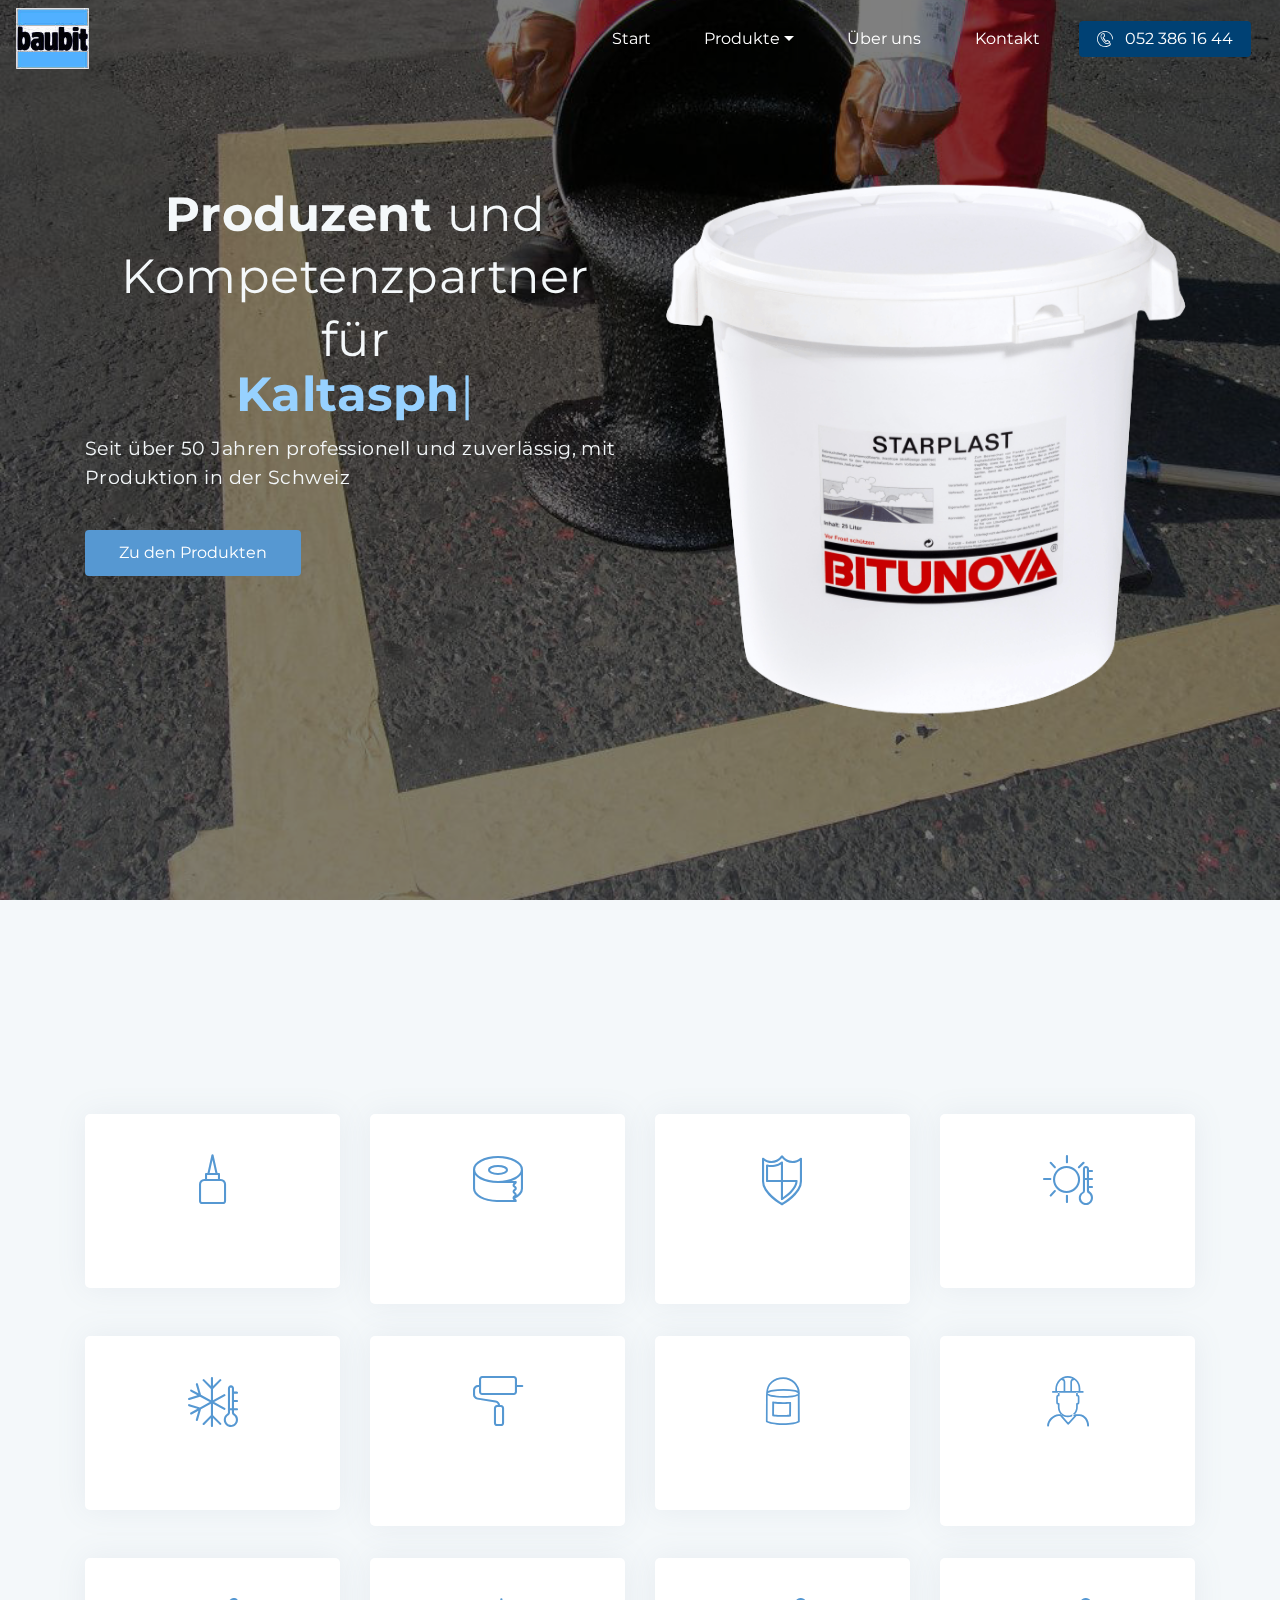
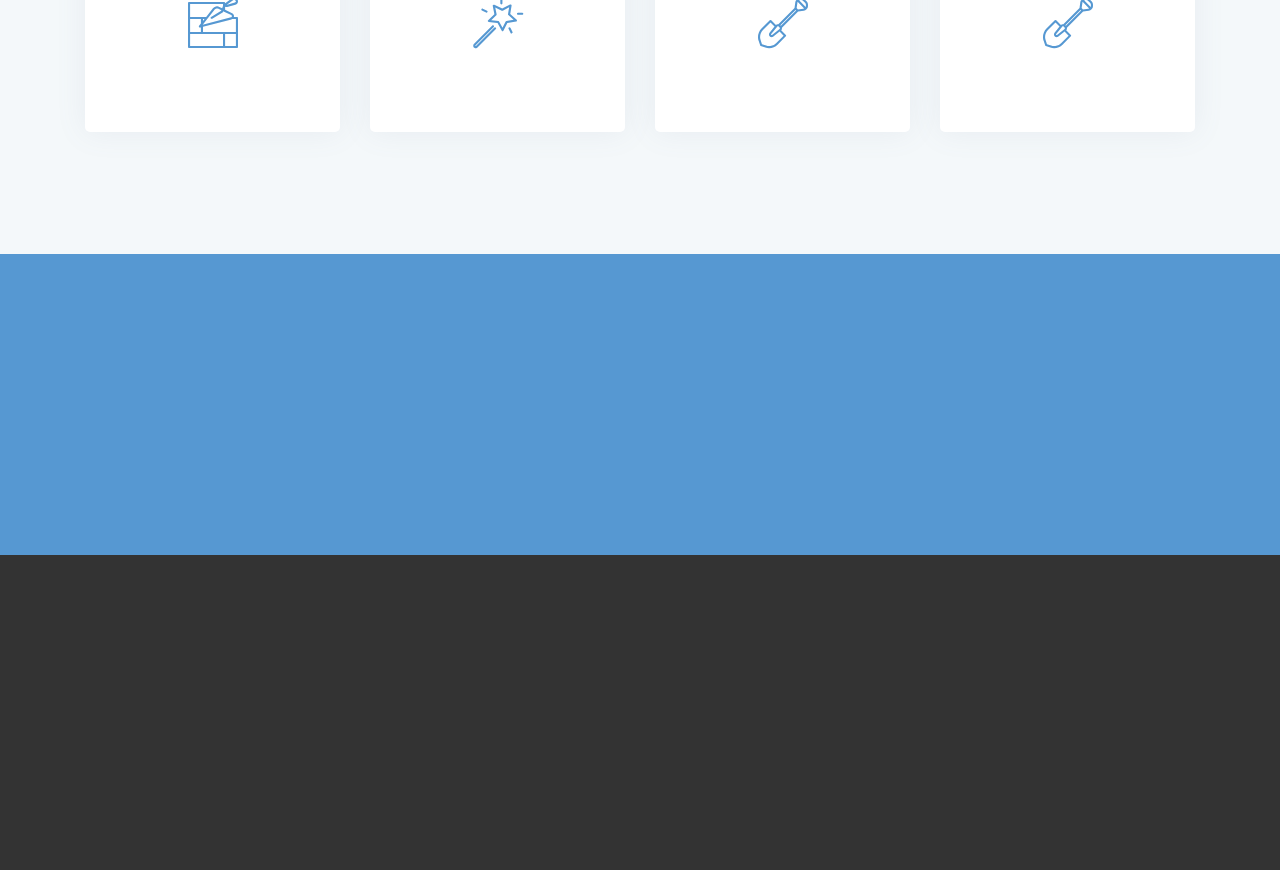
==== index.html @ 17b7dc71 "create github pages" ====
<!DOCTYPE html>
<html  >
<head>
  
  <meta charset="UTF-8">
  <meta http-equiv="X-UA-Compatible" content="IE=edge">
  
  <meta name="viewport" content="width=device-width, initial-scale=1, minimum-scale=1">
  <link rel="shortcut icon" href="assets/images/baubit-logos-120x100.jpg" type="image/x-icon">
  <meta name="description" content="">
  
  <title>Home</title>
  <link rel="stylesheet" href="assets/icon54-v4/style.css">
  <link rel="stylesheet" href="assets/web/assets/mobirise-icons/mobirise-icons.css">
  <link rel="stylesheet" href="assets/icon54-v2/style.css">
  <link rel="stylesheet" href="assets/icons-mind/style.css">
  <link rel="stylesheet" href="assets/icon54/style.css">
  <link rel="stylesheet" href="assets/tether/tether.min.css">
  <link rel="stylesheet" href="assets/bootstrap/css/bootstrap.min.css">
  <link rel="stylesheet" href="assets/bootstrap/css/bootstrap-grid.min.css">
  <link rel="stylesheet" href="assets/bootstrap/css/bootstrap-reboot.min.css">
  <link rel="stylesheet" href="assets/animatecss/animate.min.css">
  <link rel="stylesheet" href="assets/socicon/css/styles.css">
  <link rel="stylesheet" href="assets/dropdown/css/style.css">
  <link rel="stylesheet" href="assets/formoid-css/recaptcha.css">
  <link rel="preload" as="style" href="assets/mobirise/css/mbr-additional.css"><link rel="stylesheet" href="assets/mobirise/css/mbr-additional.css" type="text/css">
  
  
  
</head>
<body>
  <section class="menu cid-rJrnICzHxX" once="menu" id="menu1-0">

    
    

    <nav class="navbar navbar-dropdown navbar-fixed-top navbar-expand-lg">
        <div class="navbar-brand">
            <span class="navbar-logo">
                <a href="#">
                    <img src="assets/images/baubit-logos-120x100.jpg" alt="" title="" style="height: 3.8rem;">
                </a>
            </span>
            
        </div>
        <button class="navbar-toggler" type="button" data-toggle="collapse" data-target="#navbarSupportedContent" aria-controls="navbarNavAltMarkup" aria-expanded="false" aria-label="Toggle navigation">
            <div class="hamburger">
                <span></span>
                <span></span>
                <span></span>
                <span></span>
            </div>
        </button>
      <div class="collapse navbar-collapse" id="navbarSupportedContent">
            <ul class="navbar-nav nav-dropdown" data-app-modern-menu="true"><li class="nav-item">
                    <a class="nav-link link text-white display-4" href="#">
                        Start</a>
                </li>
                <li class="nav-item dropdown">
                    <a class="nav-link link text-white dropdown-toggle display-4" href="#" data-toggle="dropdown-submenu" aria-expanded="true">
                        Produkte</a><div class="dropdown-menu"><a class="text-white dropdown-item display-4" href="#">Haftkleber</a><a class="text-white dropdown-item display-4" href="#" aria-expanded="false">Kantenkleber &amp; Fugenband</a><a class="text-white dropdown-item display-4" href="#" aria-expanded="false">Bitumenschlamm &amp; Randversiegelung</a><a class="text-white dropdown-item display-4" href="#" aria-expanded="false">Vergussmasse heiss</a><a class="text-white dropdown-item display-4" href="#" aria-expanded="false">Vergussmasse kalt</a><a class="text-white dropdown-item display-4" href="#" aria-expanded="false">Haftgrund &amp; Unterfüllprofile</a><a class="text-white dropdown-item display-4" href="#" aria-expanded="false">Kaltbelag &amp; Voranstrich</a><a class="text-white dropdown-item display-4" href="#" aria-expanded="false">Reparatur- &amp; Ausgleichsmörtel</a><a class="text-white dropdown-item display-4" href="#" aria-expanded="false">Pflastermörtel</a><a class="text-white dropdown-item display-4" href="#" aria-expanded="false">Reinigungs- und Trennmittel</a><a class="text-white dropdown-item display-4" href="#" aria-expanded="false">Geräte Mieten</a><a class="text-white dropdown-item display-4" href="#" aria-expanded="false">Geräte Kaufen</a></div>
                </li>
                <li class="nav-item">
                    <a class="nav-link link text-white display-4" href="#">Über uns</a>
                </li><li class="nav-item"><a class="nav-link link text-white display-4" href="#">
                        Kontakt</a></li></ul>
            
            <div class="navbar-buttons mbr-section-btn"><a class="btn btn-sm btn-info display-4" href="tel:+41523861644"><span class="icon54-v2-telephone mbr-iconfont mbr-iconfont-btn"></span>&nbsp;052 386 16 44</a></div>
      </div>
    </nav>
</section>

<section class="header4 cid-rJrnOqSW2L mbr-fullscreen mbr-parallax-background" id="header4-1">

    

    <div class="mbr-overlay" style="opacity: 0.5; background-color: rgb(0, 0, 0);">
    </div>

    <div class="container">
        <div class="row justify-content-center">
            <div class="mbr-white col-md-12 col-lg-6">
                <div class="typed-text pb-3 align-left display-1">
                    <span class="mbr-section-subtitle mbr-fonts-style display-1"><strong>
                          Produzent </strong>und Kompetenzpartner<br>für<br></span>
                    <span>
                      <span class="animated-element mbr-bold" data-speed="50" data-word1="Kaltasphalte" data-word2="Bitumenemulsionen" data-word3="Strassenreparaturen" data-word4="Lorem" data-word5="Ipsum" data-words="3">
                      </span>
                    </span>
                </div>
                <p class="mbr-section-text mbr-fonts-style align-left display-5">
                    Seit über 50 Jahren professionell und zuverlässig, mit Produktion in der Schweiz</p>
                <div class="pt-3 mbr-section-btn align-left"><a class="btn btn-md btn-secondary display-4" type="submit" href="index.html#BAUBIT-Produkte">Zu den Produkten</a></div>
            </div>
            <div class="col-lg-6">
                <div class="mbr-figure">
                    <img src="assets/images/starplastpm1000-589x583.png" alt="" title="">
                </div>
            </div>
        </div>
    </div>
    
</section>

<section class="features11 cid-rJrx39laye" id="BAUBIT-Produkte">

	

	
	<div class="container">
		<h2 class="mbr-fonts-style mbr-section-title align-center display-2">BAUBIT Bauprodukte</h2>
		<h3 class="mbr-fonts-style mbr-section-subtitle align-center mbr-light pt-3 display-7">Durch Eigenentwicklungen und zusätzliche Vertretungen können wir Ihnen ein abgerundetes und umweltgerechtes Verkaufsprogramm anbieten.</h3>
		<div class="row justify-content-center pt-4">
			<div class="col-md-6 col-lg-3 row-item">
				<div class="wrapper">
					<div class="card-img pb-3 align-center">
						<span class="mbr-iconfont icon54-v1-glue"></span>
					</div>
					<h4 class="mbr-fonts-style mbr-card-title align-center display-7">Haftkleber</h4>
				</div>
			</div>

			<div class="col-md-6 col-lg-3 row-item">
				<div class="wrapper">
					<div class="card-img pb-3 align-center">
						<span class="mbr-iconfont icon54-v1-tape-2"></span>
					</div>
					<h4 class="mbr-fonts-style mbr-card-title align-center display-7">Kantenkleber &amp; Fugenband</h4>
				</div>
			</div>

			<div class="col-md-6 col-lg-3 row-item">
				<div class="wrapper">
					<div class="card-img pb-3 align-center">
						<span class="mbr-iconfont icon54-v4-protection"></span>
					</div>
					<h4 class="mbr-fonts-style mbr-card-title align-center display-7">Bitumenschlämme &amp; Randversiegelung</h4>
				</div>
			</div>

			<div class="col-md-6 col-lg-3 row-item">
				<div class="wrapper">
					<div class="card-img pb-3 align-center">
						<span class="mbr-iconfont icon54-v4-hot-temperature"></span>
					</div>
					<h4 class="mbr-fonts-style mbr-card-title align-center display-7">Vergussmasse heiss</h4>
				</div>
			</div>
			<div class="col-md-6 col-lg-3 row-item">
				<div class="wrapper">
					<div class="card-img pb-3 align-center">
						<span class="mbr-iconfont icon54-v4-cold"></span>
					</div>
					<h4 class="mbr-fonts-style mbr-card-title align-center display-7">Vergussmasse kalt</h4>
				</div>
			</div>
			<div class="col-md-6 col-lg-3 row-item">
				<div class="wrapper">
					<div class="card-img pb-3 align-center">
						<span class="mbr-iconfont icon54-v1-paint-format"></span>
					</div>
					<h4 class="mbr-fonts-style mbr-card-title align-center display-7">Haftgrund &amp; Unterfüllprofile</h4>
				</div>
			</div>
			<div class="col-md-6 col-lg-3 row-item">
				<div class="wrapper">
					<div class="card-img pb-3 align-center">
						<span class="mbr-iconfont imind-paint-bucket"></span>
					</div>
					<h4 class="mbr-fonts-style mbr-card-title align-center display-7">Kaltbelag &amp; Voranstrich</h4>
				</div>
			</div>
			<div class="col-md-6 col-lg-3 row-item">
				<div class="wrapper">
					<div class="card-img pb-3 align-center">
						<span class="mbr-iconfont imind-engineering"></span>
					</div>
					<h4 class="mbr-fonts-style mbr-card-title align-center display-7">Reparatur &amp; Ausgleichsmörtel</h4>
				</div>
			</div>
			<div class="col-md-6 col-lg-3 row-item">
				<div class="wrapper">
					<div class="card-img pb-3 align-center">
						<span class="mbr-iconfont icon54-v2-trowel-and-wall"></span>
					</div>
					<h4 class="mbr-fonts-style mbr-card-title align-center display-7">Pflastermörtel</h4>
				</div>
			</div>
			<div class="col-md-6 col-lg-3 row-item">
				<div class="wrapper">
					<div class="card-img pb-3 align-center">
						<span class="mbr-iconfont mbri-magic-stick"></span>
					</div>
					<h4 class="mbr-fonts-style mbr-card-title align-center display-7">Reinigungs- &amp; Trennmittel</h4>
				</div>
			</div>
			<div class="col-md-6 col-lg-3 row-item">
				<div class="wrapper">
					<div class="card-img pb-3 align-center">
						<span class="mbr-iconfont icon54-v2-shovel"></span>
					</div>
					<h4 class="mbr-fonts-style mbr-card-title align-center display-7">Mietgeräte</h4>
				</div>
			</div>
			<div class="col-md-6 col-lg-3 row-item">
				<div class="wrapper">
					<div class="card-img pb-3 align-center">
						<span class="mbr-iconfont icon54-v2-shovel"></span>
					</div>
					<h4 class="mbr-fonts-style mbr-card-title align-center display-7">Geräte kaufen</h4>
				</div>
			</div>
		</div>
	</div>
</section>

<section class="extClients cid-rR85cpBvTJ" id="extClients2-5">
    <!-- Block parameters controls (Blue "Gear" panel) -->
    
    <!-- End block parameters -->
    <div class="container-fluid">
        <div class="row justify-content-space-between">
            <div class="col-md-12">
                <h1 class="mbr-section-title mbr-regular pb-3 align-center mbr-fonts-style display-2">Einige unserer Kunden</h1>
            </div>
            <div class="col-lg-1 col-md-3 card">
                <img src="assets/images/1.png">
            </div>
            <div class="col-lg-1 col-md-3 card">
                <img src="assets/images/2.png">
            </div>
            <div class="col-lg-1 col-md-3 card">
                <img src="assets/images/3.png">
            </div>
            <div class="col-lg-1 col-md-3 card">
                <img src="assets/images/4.png">
            </div>
            
            
            
            
        </div>
    </div>
</section>

<section class="footer1 cid-rR7wCORO4v" id="footer3-4">

    

    

    <div class="container">
        <div class="media-container-row content text-white">
            <div class="col-12 col-lg-4 col-md-4">
                <div class="media-wrap">
                    <a href="#">
                        <img src="assets/images/baubit-logos-120x100.jpg" alt="" title="">
                    </a>
                </div>
                <p class="mbr-fonts-style mbr-black logo-subtitle display-7">
                    Seit über 50 Jahren professionell und zuverlässig, mit Produktion in der Schweiz
                </p>
            </div>
            <div class="col-12 col-lg-3 mbr-fonts-style mbr-black col-lg-4 col-md-4">
                <h5 class="pb-3 column-title display-5">
                    Adresse</h5>
                <div class="contact-list display-7">
                    
                    
                <div class="list-item">
                        
                        <p>BAUBIT AG<br>Tösstalstrasse 134<br>CH-8493 Saland</p>
                    </div><div class="list-item">
                        
                        <p>Tel: 052 386 16 44<br>Fax: 052 386 25 23</p>
                    </div></div>
            </div>
            <div class="col-12 col-lg-3 mbr-fonts-style mbr-black col-lg-4 col-md-4">
                <h5 class="pb-3 column-title display-5">
                    Links
                </h5>
                <div class="mbr-text mbr-fonts-style display-7">
                    <ul class="list">
                        <li>Startseite</li>
                        <li>Produkte</li>
                        <li>Über uns</li><li><a href="mailto:info@baubit.ch">E-Mail senden</a></li>
                    </ul>
                </div>
            </div>
            
        </div>

        
    </div>
</section>


  <script src="assets/web/assets/jquery/jquery.min.js"></script>
  <script src="assets/popper/popper.min.js"></script>
  <script src="assets/tether/tether.min.js"></script>
  <script src="assets/bootstrap/js/bootstrap.min.js"></script>
  <script src="assets/smoothscroll/smooth-scroll.js"></script>
  <script src="assets/typed/typed.min.js"></script>
  <script src="assets/parallax/jarallax.min.js"></script>
  <script src="assets/viewportchecker/jquery.viewportchecker.js"></script>
  <script src="assets/dropdown/js/nav-dropdown.js"></script>
  <script src="assets/dropdown/js/navbar-dropdown.js"></script>
  <script src="assets/touch-swipe/jquery.touch-swipe.min.js"></script>
  <script src="assets/theme/js/script.js"></script>
  <script src="assets/formoid/formoid.min.js"></script>
  
  
 <div id="scrollToTop" class="scrollToTop mbr-arrow-up"><a style="text-align: center;"><i class="mbr-arrow-up-icon mbr-arrow-up-icon-cm cm-icon cm-icon-smallarrow-up"></i></a></div>
    <input name="animation" type="hidden">
  </body>
</html>
---- assets/icon54-v4/style.css ----
@font-face {
    font-family: 'icon54-v4';
    src: url('fonts/icon54-v4.eot?9rlj2v');
    src: url('fonts/icon54-v4.eot?9rlj2v#iefix') format('embedded-opentype'),
        url('fonts/icon54-v4.ttf?9rlj2v') format('truetype'),
        url('fonts/icon54-v4.woff?9rlj2v') format('woff'),
        url('fonts/icon54-v4.svg?9rlj2v#icon54-v4') format('svg');
    font-weight: normal;
    font-style: normal;
}

[class^='icon54-v4-'],
[class*=' icon54-v4-'] {
    /* use !important to prevent issues with browser extensions that change fonts */
    font-family: 'icon54-v4' !important;
    speak: none;
    font-style: normal;
    font-weight: normal;
    font-variant: normal;
    text-transform: none;
    line-height: 1;

    /* Better Font Rendering =========== */
    -webkit-font-smoothing: antialiased;
    -moz-osx-font-smoothing: grayscale;
}

.icon54-v4-d-box::before {
    content: '\e900';
}
.icon54-v4-d-cube::before {
    content: '\e901';
}
.icon54-v4-accessible::before {
    content: '\e902';
}
.icon54-v4-active-protection::before {
    content: '\e903';
}
.icon54-v4-add-event::before {
    content: '\e904';
}
.icon54-v4-add-shopping-cart::before {
    content: '\e905';
}
.icon54-v4-add-user-2::before {
    content: '\e906';
}
.icon54-v4-add-user::before {
    content: '\e907';
}
.icon54-v4-add-users::before {
    content: '\e908';
}
.icon54-v4-add::before {
    content: '\e909';
}
.icon54-v4-adjustments::before {
    content: '\e90a';
}
.icon54-v4-airplane::before {
    content: '\e90b';
}
.icon54-v4-alarm::before {
    content: '\e90c';
}
.icon54-v4-alcohol-drink::before {
    content: '\e90d';
}
.icon54-v4-anchor::before {
    content: '\e90e';
}
.icon54-v4-android::before {
    content: '\e90f';
}
.icon54-v4-announcement::before {
    content: '\e910';
}
.icon54-v4-anonymus-2::before {
    content: '\e911';
}
.icon54-v4-anonymus::before {
    content: '\e912';
}
.icon54-v4-answer-2::before {
    content: '\e913';
}
.icon54-v4-answer-3::before {
    content: '\e914';
}
.icon54-v4-answer::before {
    content: '\e915';
}
.icon54-v4-apron::before {
    content: '\e916';
}
.icon54-v4-archive-file::before {
    content: '\e917';
}
.icon54-v4-archive::before {
    content: '\e918';
}
.icon54-v4-armchair-1::before {
    content: '\e919';
}
.icon54-v4-armchair-2::before {
    content: '\e91a';
}
.icon54-v4-armchair-3::before {
    content: '\e91b';
}
.icon54-v4-armchair-4::before {
    content: '\e91c';
}
.icon54-v4-artifical-intelligence-1::before {
    content: '\e91d';
}
.icon54-v4-artifical-intelligence-2::before {
    content: '\e91e';
}
.icon54-v4-artist::before {
    content: '\e91f';
}
.icon54-v4-assignment::before {
    content: '\e920';
}
.icon54-v4-astronaut::before {
    content: '\e921';
}
.icon54-v4-at-symbol-2::before {
    content: '\e922';
}
.icon54-v4-at-symbol-3::before {
    content: '\e923';
}
.icon54-v4-at-symbol::before {
    content: '\e924';
}
.icon54-v4-at::before {
    content: '\e925';
}
.icon54-v4-atlas::before {
    content: '\e926';
}
.icon54-v4-attach-2::before {
    content: '\e927';
}
.icon54-v4-attach-3::before {
    content: '\e928';
}
.icon54-v4-attach-user::before {
    content: '\e929';
}
.icon54-v4-audio::before {
    content: '\e92a';
}
.icon54-v4-avatar-chef::before {
    content: '\e92b';
}
.icon54-v4-back-arrow::before {
    content: '\e92c';
}
.icon54-v4-badminton::before {
    content: '\e92d';
}
.icon54-v4-baguette::before {
    content: '\e92e';
}
.icon54-v4-bald-man::before {
    content: '\e92f';
}
.icon54-v4-balloons-1::before {
    content: '\e930';
}
.icon54-v4-balloons-2::before {
    content: '\e931';
}
.icon54-v4-baloon::before {
    content: '\e932';
}
.icon54-v4-banknote::before {
    content: '\e933';
}
.icon54-v4-bar-chart-2::before {
    content: '\e934';
}
.icon54-v4-bar-chart::before {
    content: '\e935';
}
.icon54-v4-barbeque::before {
    content: '\e936';
}
.icon54-v4-bat::before {
    content: '\e937';
}
.icon54-v4-batman::before {
    content: '\e938';
}
.icon54-v4-battery-charge::before {
    content: '\e939';
}
.icon54-v4-battery-full::before {
    content: '\e93a';
}
.icon54-v4-battery-half::before {
    content: '\e93b';
}
.icon54-v4-battery-low::before {
    content: '\e93c';
}
.icon54-v4-beach-sign::before {
    content: '\e93d';
}
.icon54-v4-bed-1::before {
    content: '\e93e';
}
.icon54-v4-bed-2::before {
    content: '\e93f';
}
.icon54-v4-bed-3::before {
    content: '\e940';
}
.icon54-v4-bed-4::before {
    content: '\e941';
}
.icon54-v4-bed-5::before {
    content: '\e942';
}
.icon54-v4-beer-glass::before {
    content: '\e943';
}
.icon54-v4-beer::before {
    content: '\e944';
}
.icon54-v4-bell-2::before {
    content: '\e945';
}
.icon54-v4-bell-3::before {
    content: '\e946';
}
.icon54-v4-bell-4::before {
    content: '\e947';
}
.icon54-v4-bell-alarm::before {
    content: '\e948';
}
.icon54-v4-bell::before {
    content: '\e949';
}
.icon54-v4-bender::before {
    content: '\e94a';
}
.icon54-v4-bikini::before {
    content: '\e94b';
}
.icon54-v4-bill-2::before {
    content: '\e94c';
}
.icon54-v4-bill::before {
    content: '\e94d';
}
.icon54-v4-birthay-hat-2::before {
    content: '\e94e';
}
.icon54-v4-birthday-1::before {
    content: '\e94f';
}
.icon54-v4-birthday-2::before {
    content: '\e950';
}
.icon54-v4-birthday-cake-1::before {
    content: '\e951';
}
.icon54-v4-birthday-cake-2::before {
    content: '\e952';
}
.icon54-v4-birthday-card::before {
    content: '\e953';
}
.icon54-v4-birthday-decoration-1::before {
    content: '\e954';
}
.icon54-v4-birthday-decoration-2::before {
    content: '\e955';
}
.icon54-v4-birthday-decoration-3::before {
    content: '\e956';
}
.icon54-v4-birthday-greetings-1::before {
    content: '\e957';
}
.icon54-v4-birthday-hat3::before {
    content: '\e958';
}
.icon54-v4-birthday-invitation::before {
    content: '\e959';
}
.icon54-v4-birthday-message-1::before {
    content: '\e95a';
}
.icon54-v4-birthday-message-2::before {
    content: '\e95b';
}
.icon54-v4-birthday-party::before {
    content: '\e95c';
}
.icon54-v4-birthday-picture::before {
    content: '\e95d';
}
.icon54-v4-birthday-song::before {
    content: '\e95e';
}
.icon54-v4-birthyday-hat-1::before {
    content: '\e95f';
}
.icon54-v4-bitcoin-2::before {
    content: '\e960';
}
.icon54-v4-bitcoin-3::before {
    content: '\e961';
}
.icon54-v4-bitcoin::before {
    content: '\e962';
}
.icon54-v4-black-cat::before {
    content: '\e963';
}
.icon54-v4-blende::before {
    content: '\e964';
}
.icon54-v4-blender::before {
    content: '\e965';
}
.icon54-v4-bllboy::before {
    content: '\e966';
}
.icon54-v4-bloody-axe::before {
    content: '\e967';
}
.icon54-v4-bloody-knife::before {
    content: '\e968';
}
.icon54-v4-blueprint::before {
    content: '\e969';
}
.icon54-v4-bluetooth::before {
    content: '\e96a';
}
.icon54-v4-boat::before {
    content: '\e96b';
}
.icon54-v4-bone-hand::before {
    content: '\e96c';
}
.icon54-v4-bones::before {
    content: '\e96d';
}
.icon54-v4-book::before {
    content: '\e96e';
}
.icon54-v4-bookmarrk::before {
    content: '\e96f';
}
.icon54-v4-bottle-opener::before {
    content: '\e970';
}
.icon54-v4-bow-tie::before {
    content: '\e971';
}
.icon54-v4-box::before {
    content: '\e972';
}
.icon54-v4-brake-link::before {
    content: '\e973';
}
.icon54-v4-bread-and-wine::before {
    content: '\e974';
}
.icon54-v4-bread-knife::before {
    content: '\e975';
}
.icon54-v4-bricks::before {
    content: '\e976';
}
.icon54-v4-bride::before {
    content: '\e977';
}
.icon54-v4-briefcase::before {
    content: '\e978';
}
.icon54-v4-bring-down-2::before {
    content: '\e979';
}
.icon54-v4-bring-down-3::before {
    content: '\e97a';
}
.icon54-v4-bring-down::before {
    content: '\e97b';
}
.icon54-v4-bring-up-2::before {
    content: '\e97c';
}
.icon54-v4-bring-up-3::before {
    content: '\e97d';
}
.icon54-v4-bring-up::before {
    content: '\e97e';
}
.icon54-v4-brush::before {
    content: '\e97f';
}
.icon54-v4-bucket::before {
    content: '\e980';
}
.icon54-v4-bug::before {
    content: '\e981';
}
.icon54-v4-building-construction::before {
    content: '\e982';
}
.icon54-v4-building::before {
    content: '\e983';
}
.icon54-v4-bunk-beds::before {
    content: '\e984';
}
.icon54-v4-bunny-2::before {
    content: '\e985';
}
.icon54-v4-bunny::before {
    content: '\e986';
}
.icon54-v4-business-man-1::before {
    content: '\e987';
}
.icon54-v4-business-man-2::before {
    content: '\e988';
}
.icon54-v4-business-woman-1::before {
    content: '\e989';
}
.icon54-v4-business-woman-2::before {
    content: '\e98a';
}
.icon54-v4-cad-1::before {
    content: '\e98b';
}
.icon54-v4-cad-2::before {
    content: '\e98c';
}
.icon54-v4-cad-3::before {
    content: '\e98d';
}
.icon54-v4-cad-compasses::before {
    content: '\e98e';
}
.icon54-v4-cad-file::before {
    content: '\e98f';
}
.icon54-v4-cad-paper::before {
    content: '\e990';
}
.icon54-v4-cad-papers::before {
    content: '\e991';
}
.icon54-v4-cad-pencil::before {
    content: '\e992';
}
.icon54-v4-cake-knife::before {
    content: '\e993';
}
.icon54-v4-cake-piece::before {
    content: '\e994';
}
.icon54-v4-cake-slice::before {
    content: '\e995';
}
.icon54-v4-cake::before {
    content: '\e996';
}
.icon54-v4-calculator::before {
    content: '\e997';
}
.icon54-v4-calendar::before {
    content: '\e998';
}
.icon54-v4-callendar::before {
    content: '\e999';
}
.icon54-v4-camera-1::before {
    content: '\e99a';
}
.icon54-v4-camera-2::before {
    content: '\e99b';
}
.icon54-v4-candle-light::before {
    content: '\e99c';
}
.icon54-v4-candle::before {
    content: '\e99d';
}
.icon54-v4-candy-holder::before {
    content: '\e99e';
}
.icon54-v4-candy::before {
    content: '\e99f';
}
.icon54-v4-canlestick::before {
    content: '\e9a0';
}
.icon54-v4-captain-america::before {
    content: '\e9a1';
}
.icon54-v4-captain::before {
    content: '\e9a2';
}
.icon54-v4-captin-hat::before {
    content: '\e9a3';
}
.icon54-v4-car-2::before {
    content: '\e9a4';
}
.icon54-v4-car-3::before {
    content: '\e9a5';
}
.icon54-v4-car::before {
    content: '\e9a6';
}
.icon54-v4-castle::before {
    content: '\e9a7';
}
.icon54-v4-cauldron::before {
    content: '\e9a8';
}
.icon54-v4-celebration-glasses::before {
    content: '\e9a9';
}
.icon54-v4-cemetery-1::before {
    content: '\e9aa';
}
.icon54-v4-cemetery-2::before {
    content: '\e9ab';
}
.icon54-v4-cezve::before {
    content: '\e9ac';
}
.icon54-v4-champagne-in-ice-bucket::before {
    content: '\e9ad';
}
.icon54-v4-champagne-open::before {
    content: '\e9ae';
}
.icon54-v4-champagne::before {
    content: '\e9af';
}
.icon54-v4-charlie-chaplin::before {
    content: '\e9b0';
}
.icon54-v4-check-1::before {
    content: '\e9b1';
}
.icon54-v4-check-2::before {
    content: '\e9b2';
}
.icon54-v4-chef::before {
    content: '\e9b3';
}
.icon54-v4-chef\'s-hat-1::before {
 content: '\e9b4';

}
.icon54-v4-chef\'s-hat-2::before {
 content: '\e9b5';

}
.icon54-v4-chicken-2::before {
    content: '\e9b6';
}
.icon54-v4-chicken-3::before {
    content: '\e9b7';
}
.icon54-v4-chicken::before {
    content: '\e9b8';
}
.icon54-v4-chilled-champagne::before {
    content: '\e9b9';
}
.icon54-v4-chopsticks::before {
    content: '\e9ba';
}
.icon54-v4-church-bells::before {
    content: '\e9bb';
}
.icon54-v4-church::before {
    content: '\e9bc';
}
.icon54-v4-claptrap::before {
    content: '\e9bd';
}
.icon54-v4-clock::before {
    content: '\e9be';
}
.icon54-v4-close::before {
    content: '\e9bf';
}
.icon54-v4-cloud-2::before {
    content: '\e9c0';
}
.icon54-v4-cloud-3::before {
    content: '\e9c1';
}
.icon54-v4-cloud-off::before {
    content: '\e9c2';
}
.icon54-v4-cloud::before {
    content: '\e9c3';
}
.icon54-v4-clown-2::before {
    content: '\e9c4';
}
.icon54-v4-clown::before {
    content: '\e9c5';
}
.icon54-v4-cobweb-1::before {
    content: '\e9c6';
}
.icon54-v4-cobweb-2::before {
    content: '\e9c7';
}
.icon54-v4-cocktail::before {
    content: '\e9c8';
}
.icon54-v4-coding::before {
    content: '\e9c9';
}
.icon54-v4-coffee-maker::before {
    content: '\e9ca';
}
.icon54-v4-coffin::before {
    content: '\e9cb';
}
.icon54-v4-cold::before {
    content: '\e9cc';
}
.icon54-v4-collaboration::before {
    content: '\e9cd';
}
.icon54-v4-compass::before {
    content: '\e9ce';
}
.icon54-v4-computer::before {
    content: '\e9cf';
}
.icon54-v4-confetti-1::before {
    content: '\e9d0';
}
.icon54-v4-confetti-2::before {
    content: '\e9d1';
}
.icon54-v4-connection::before {
    content: '\e9d2';
}
.icon54-v4-construction-plan::before {
    content: '\e9d3';
}
.icon54-v4-cookbook::before {
    content: '\e9d4';
}
.icon54-v4-cooker-hood::before {
    content: '\e9d5';
}
.icon54-v4-cooker::before {
    content: '\e9d6';
}
.icon54-v4-cooler::before {
    content: '\e9d7';
}
.icon54-v4-copyright-2::before {
    content: '\e9d8';
}
.icon54-v4-copyright-3::before {
    content: '\e9d9';
}
.icon54-v4-copyright::before {
    content: '\e9da';
}
.icon54-v4-cord::before {
    content: '\e9db';
}
.icon54-v4-corkscrew::before {
    content: '\e9dc';
}
.icon54-v4-corn-candy::before {
    content: '\e9dd';
}
.icon54-v4-corner-tub::before {
    content: '\e9de';
}
.icon54-v4-course::before {
    content: '\e9df';
}
.icon54-v4-cowboy::before {
    content: '\e9e0';
}
.icon54-v4-creative-commun-2::before {
    content: '\e9e1';
}
.icon54-v4-creative-commun-3::before {
    content: '\e9e2';
}
.icon54-v4-creative-commun::before {
    content: '\e9e3';
}
.icon54-v4-credit-card::before {
    content: '\e9e4';
}
.icon54-v4-crescent::before {
    content: '\e9e5';
}
.icon54-v4-criminal::before {
    content: '\e9e6';
}
.icon54-v4-crop::before {
    content: '\e9e7';
}
.icon54-v4-crow::before {
    content: '\e9e8';
}
.icon54-v4-cup::before {
    content: '\e9e9';
}
.icon54-v4-cupcake::before {
    content: '\e9ea';
}
.icon54-v4-cut::before {
    content: '\e9eb';
}
.icon54-v4-cutlery-decoration::before {
    content: '\e9ec';
}
.icon54-v4-cutlery-set::before {
    content: '\e9ed';
}
.icon54-v4-cutlery::before {
    content: '\e9ee';
}
.icon54-v4-cutting-board-1::before {
    content: '\e9ef';
}
.icon54-v4-cutting-board-2::before {
    content: '\e9f0';
}
.icon54-v4-daffodil::before {
    content: '\e9f1';
}
.icon54-v4-darth-vader::before {
    content: '\e9f2';
}
.icon54-v4-dashed-frame-1::before {
    content: '\e9f3';
}
.icon54-v4-dashed-frame-2::before {
    content: '\e9f4';
}
.icon54-v4-dashed-frame-3::before {
    content: '\e9f5';
}
.icon54-v4-dashed-frame-4::before {
    content: '\e9f6';
}
.icon54-v4-dashed-frame-5::before {
    content: '\e9f7';
}
.icon54-v4-dashed-frame-6::before {
    content: '\e9f8';
}
.icon54-v4-dashed-frame-7::before {
    content: '\e9f9';
}
.icon54-v4-dashed-frame-8::before {
    content: '\e9fa';
}
.icon54-v4-dashed-frame-9::before {
    content: '\e9fb';
}
.icon54-v4-dashed-frame-10::before {
    content: '\e9fc';
}
.icon54-v4-dashed-frame-11::before {
    content: '\e9fd';
}
.icon54-v4-dashed-frame-12::before {
    content: '\e9fe';
}
.icon54-v4-dashed-frame-13::before {
    content: '\e9ff';
}
.icon54-v4-dashed-frame-14::before {
    content: '\ea00';
}
.icon54-v4-dashed-frame-15::before {
    content: '\ea01';
}
.icon54-v4-dashed-frame-16::before {
    content: '\ea02';
}
.icon54-v4-dashed-frame-17::before {
    content: '\ea03';
}
.icon54-v4-dashed-frame-18::before {
    content: '\ea04';
}
.icon54-v4-dashed-frame-19::before {
    content: '\ea05';
}
.icon54-v4-dashed-frame-20::before {
    content: '\ea06';
}
.icon54-v4-dashed-frame-21::before {
    content: '\ea07';
}
.icon54-v4-dashed-frame-22::before {
    content: '\ea08';
}
.icon54-v4-dashed-frame-23::before {
    content: '\ea09';
}
.icon54-v4-dashed-frame-24::before {
    content: '\ea0a';
}
.icon54-v4-dashed-frame-25::before {
    content: '\ea0b';
}
.icon54-v4-dashed-frame-26::before {
    content: '\ea0c';
}
.icon54-v4-dashed-frame-27::before {
    content: '\ea0d';
}
.icon54-v4-dashed-frame-28::before {
    content: '\ea0e';
}
.icon54-v4-dashed-frame-29::before {
    content: '\ea0f';
}
.icon54-v4-dashed-frame-30::before {
    content: '\ea10';
}
.icon54-v4-dashed-frame-31::before {
    content: '\ea11';
}
.icon54-v4-dashed-frame-32::before {
    content: '\ea12';
}
.icon54-v4-dashed-frame-33::before {
    content: '\ea13';
}
.icon54-v4-dashed-frame-34::before {
    content: '\ea14';
}
.icon54-v4-dashed-frame-35::before {
    content: '\ea15';
}
.icon54-v4-database-2::before {
    content: '\ea16';
}
.icon54-v4-database-3::before {
    content: '\ea17';
}
.icon54-v4-database::before {
    content: '\ea18';
}
.icon54-v4-deactivate-protection::before {
    content: '\ea19';
}
.icon54-v4-deckchair::before {
    content: '\ea1a';
}
.icon54-v4-delete-user-2::before {
    content: '\ea1b';
}
.icon54-v4-delete-user::before {
    content: '\ea1c';
}
.icon54-v4-delete-users::before {
    content: '\ea1d';
}
.icon54-v4-design-mug::before {
    content: '\ea1e';
}
.icon54-v4-design::before {
    content: '\ea1f';
}
.icon54-v4-desk-1::before {
    content: '\ea20';
}
.icon54-v4-desk-2::before {
    content: '\ea21';
}
.icon54-v4-desk-3::before {
    content: '\ea22';
}
.icon54-v4-dessert::before {
    content: '\ea23';
}
.icon54-v4-devil\'s-fork::before {
 content: '\ea24';

}
.icon54-v4-diamond::before {
    content: '\ea25';
}
.icon54-v4-dice::before {
    content: '\ea26';
}
.icon54-v4-dictator::before {
    content: '\ea27';
}
.icon54-v4-disabled-user-2::before {
    content: '\ea28';
}
.icon54-v4-disabled-user::before {
    content: '\ea29';
}
.icon54-v4-disabled-users::before {
    content: '\ea2a';
}
.icon54-v4-disc::before {
    content: '\ea2b';
}
.icon54-v4-disco-ball::before {
    content: '\ea2c';
}
.icon54-v4-dismiss-user-2::before {
    content: '\ea2d';
}
.icon54-v4-dismiss-user::before {
    content: '\ea2e';
}
.icon54-v4-dismiss-users::before {
    content: '\ea2f';
}
.icon54-v4-dispatcher-1::before {
    content: '\ea30';
}
.icon54-v4-dispatcher-2::before {
    content: '\ea31';
}
.icon54-v4-diver::before {
    content: '\ea32';
}
.icon54-v4-diving-mask::before {
    content: '\ea33';
}
.icon54-v4-dj::before {
    content: '\ea34';
}
.icon54-v4-doctor::before {
    content: '\ea35';
}
.icon54-v4-dollar-2::before {
    content: '\ea36';
}
.icon54-v4-dollar-3::before {
    content: '\ea37';
}
.icon54-v4-dollar::before {
    content: '\ea38';
}
.icon54-v4-dolphin::before {
    content: '\ea39';
}
.icon54-v4-done-2::before {
    content: '\ea3a';
}
.icon54-v4-done-3::before {
    content: '\ea3b';
}
.icon54-v4-done::before {
    content: '\ea3c';
}
.icon54-v4-door::before {
    content: '\ea3d';
}
.icon54-v4-download-2::before {
    content: '\ea3e';
}
.icon54-v4-download-3::before {
    content: '\ea3f';
}
.icon54-v4-download-cloud::before {
    content: '\ea40';
}
.icon54-v4-download::before {
    content: '\ea41';
}
.icon54-v4-dracula::before {
    content: '\ea42';
}
.icon54-v4-drive::before {
    content: '\ea43';
}
.icon54-v4-earth::before {
    content: '\ea44';
}
.icon54-v4-easter-basket::before {
    content: '\ea45';
}
.icon54-v4-easter-celebration::before {
    content: '\ea46';
}
.icon54-v4-easter-egg-1::before {
    content: '\ea47';
}
.icon54-v4-easter-egg-2::before {
    content: '\ea48';
}
.icon54-v4-easter-egg-3::before {
    content: '\ea49';
}
.icon54-v4-easter-message::before {
    content: '\ea4a';
}
.icon54-v4-easter-willow::before {
    content: '\ea4b';
}
.icon54-v4-eat-in-kitchen::before {
    content: '\ea4c';
}
.icon54-v4-eco-friendly-2::before {
    content: '\ea4d';
}
.icon54-v4-eco-friendly-3::before {
    content: '\ea4e';
}
.icon54-v4-eco-friendly::before {
    content: '\ea4f';
}
.icon54-v4-ed-209::before {
    content: '\ea50';
}
.icon54-v4-egg-beater::before {
    content: '\ea51';
}
.icon54-v4-egg-painting::before {
    content: '\ea52';
}
.icon54-v4-egg-timer::before {
    content: '\ea53';
}
.icon54-v4-egg::before {
    content: '\ea54';
}
.icon54-v4-eggs-1::before {
    content: '\ea55';
}
.icon54-v4-eggs-2::before {
    content: '\ea56';
}
.icon54-v4-eject::before {
    content: '\ea57';
}
.icon54-v4-engagement-1::before {
    content: '\ea58';
}
.icon54-v4-engagement-2::before {
    content: '\ea59';
}
.icon54-v4-equalizer::before {
    content: '\ea5a';
}
.icon54-v4-error-mark::before {
    content: '\ea5b';
}
.icon54-v4-error::before {
    content: '\ea5c';
}
.icon54-v4-eudder::before {
    content: '\ea5d';
}
.icon54-v4-euro-2::before {
    content: '\ea5e';
}
.icon54-v4-euro-3::before {
    content: '\ea5f';
}
.icon54-v4-euro::before {
    content: '\ea60';
}
.icon54-v4-eva::before {
    content: '\ea61';
}
.icon54-v4-event-2::before {
    content: '\ea62';
}
.icon54-v4-event-reminder::before {
    content: '\ea63';
}
.icon54-v4-event-ticket::before {
    content: '\ea64';
}
.icon54-v4-event::before {
    content: '\ea65';
}
.icon54-v4-eye::before {
    content: '\ea66';
}
.icon54-v4-eyeball::before {
    content: '\ea67';
}
.icon54-v4-farmer::before {
    content: '\ea68';
}
.icon54-v4-feather-pen::before {
    content: '\ea69';
}
.icon54-v4-female::before {
    content: '\ea6a';
}
.icon54-v4-file-1::before {
    content: '\ea6b';
}
.icon54-v4-file-2::before {
    content: '\ea6c';
}
.icon54-v4-filleting-knife::before {
    content: '\ea6d';
}
.icon54-v4-fingerprint::before {
    content: '\ea6e';
}
.icon54-v4-firefigyhter::before {
    content: '\ea6f';
}
.icon54-v4-firework-1::before {
    content: '\ea70';
}
.icon54-v4-firework-2::before {
    content: '\ea71';
}
.icon54-v4-fish::before {
    content: '\ea72';
}
.icon54-v4-flag::before {
    content: '\ea73';
}
.icon54-v4-flash::before {
    content: '\ea74';
}
.icon54-v4-flashlight::before {
    content: '\ea75';
}
.icon54-v4-flip-flops::before {
    content: '\ea76';
}
.icon54-v4-float::before {
    content: '\ea77';
}
.icon54-v4-flowchart::before {
    content: '\ea78';
}
.icon54-v4-flowers::before {
    content: '\ea79';
}
.icon54-v4-folder::before {
    content: '\ea7a';
}
.icon54-v4-food-photo::before {
    content: '\ea7b';
}
.icon54-v4-fork::before {
    content: '\ea7c';
}
.icon54-v4-format-size::before {
    content: '\ea7d';
}
.icon54-v4-frame-1::before {
    content: '\ea7e';
}
.icon54-v4-frame-2::before {
    content: '\ea7f';
}
.icon54-v4-frame-3::before {
    content: '\ea80';
}
.icon54-v4-frame-4::before {
    content: '\ea81';
}
.icon54-v4-frame-5::before {
    content: '\ea82';
}
.icon54-v4-frame-6::before {
    content: '\ea83';
}
.icon54-v4-frame-7::before {
    content: '\ea84';
}
.icon54-v4-frame-8::before {
    content: '\ea85';
}
.icon54-v4-frame-9::before {
    content: '\ea86';
}
.icon54-v4-frame-10::before {
    content: '\ea87';
}
.icon54-v4-frame-11::before {
    content: '\ea88';
}
.icon54-v4-frame-12::before {
    content: '\ea89';
}
.icon54-v4-frame-13::before {
    content: '\ea8a';
}
.icon54-v4-frame-14::before {
    content: '\ea8b';
}
.icon54-v4-frame-15::before {
    content: '\ea8c';
}
.icon54-v4-frame-16::before {
    content: '\ea8d';
}
.icon54-v4-frame-17::before {
    content: '\ea8e';
}
.icon54-v4-frame-18::before {
    content: '\ea8f';
}
.icon54-v4-frame-19::before {
    content: '\ea90';
}
.icon54-v4-frame-20::before {
    content: '\ea91';
}
.icon54-v4-frame-21::before {
    content: '\ea92';
}
.icon54-v4-frame-22::before {
    content: '\ea93';
}
.icon54-v4-frame-23::before {
    content: '\ea94';
}
.icon54-v4-frame-24::before {
    content: '\ea95';
}
.icon54-v4-frame-25::before {
    content: '\ea96';
}
.icon54-v4-frame-26::before {
    content: '\ea97';
}
.icon54-v4-frame-27::before {
    content: '\ea98';
}
.icon54-v4-frame-28::before {
    content: '\ea99';
}
.icon54-v4-frame-29::before {
    content: '\ea9a';
}
.icon54-v4-frame-30::before {
    content: '\ea9b';
}
.icon54-v4-frame-31::before {
    content: '\ea9c';
}
.icon54-v4-frame-32::before {
    content: '\ea9d';
}
.icon54-v4-frame-33::before {
    content: '\ea9e';
}
.icon54-v4-frame-34::before {
    content: '\ea9f';
}
.icon54-v4-frame-35::before {
    content: '\eaa0';
}
.icon54-v4-frame-hole-1::before {
    content: '\eaa1';
}
.icon54-v4-frame-hole-2::before {
    content: '\eaa2';
}
.icon54-v4-frame-hole-3::before {
    content: '\eaa3';
}
.icon54-v4-frame-hole-4::before {
    content: '\eaa4';
}
.icon54-v4-frankenstein::before {
    content: '\eaa5';
}
.icon54-v4-freezer::before {
    content: '\eaa6';
}
.icon54-v4-full-moon::before {
    content: '\eaa7';
}
.icon54-v4-funnel::before {
    content: '\eaa8';
}
.icon54-v4-gaming-2::before {
    content: '\eaa9';
}
.icon54-v4-gaming-3::before {
    content: '\eaaa';
}
.icon54-v4-gaming::before {
    content: '\eaab';
}
.icon54-v4-gate::before {
    content: '\eaac';
}
.icon54-v4-ghost::before {
    content: '\eaad';
}
.icon54-v4-giving-gift::before {
    content: '\eaae';
}
.icon54-v4-glass-decoration::before {
    content: '\eaaf';
}
.icon54-v4-glass::before {
    content: '\eab0';
}
.icon54-v4-glasses::before {
    content: '\eab1';
}
.icon54-v4-global-user-2::before {
    content: '\eab2';
}
.icon54-v4-global-user::before {
    content: '\eab3';
}
.icon54-v4-global-users::before {
    content: '\eab4';
}
.icon54-v4-globe::before {
    content: '\eab5';
}
.icon54-v4-glowes::before {
    content: '\eab6';
}
.icon54-v4-graduated-man::before {
    content: '\eab7';
}
.icon54-v4-graduated-woman::before {
    content: '\eab8';
}
.icon54-v4-grater::before {
    content: '\eab9';
}
.icon54-v4-grill::before {
    content: '\eaba';
}
.icon54-v4-grim-reaper::before {
    content: '\eabb';
}
.icon54-v4-groom::before {
    content: '\eabc';
}
.icon54-v4-ham::before {
    content: '\eabd';
}
.icon54-v4-hand-2::before {
    content: '\eabe';
}
.icon54-v4-hand-blender::before {
    content: '\eabf';
}
.icon54-v4-hand::before {
    content: '\eac0';
}
.icon54-v4-hands-with-rings::before {
    content: '\eac1';
}
.icon54-v4-handshake::before {
    content: '\eac2';
}
.icon54-v4-harry-potter::before {
    content: '\eac3';
}
.icon54-v4-hat::before {
    content: '\eac4';
}
.icon54-v4-hatchet::before {
    content: '\eac5';
}
.icon54-v4-heart::before {
    content: '\eac6';
}
.icon54-v4-herb-knife::before {
    content: '\eac7';
}
.icon54-v4-hipster-girl::before {
    content: '\eac8';
}
.icon54-v4-hipster-guy::before {
    content: '\eac9';
}
.icon54-v4-home-2::before {
    content: '\eaca';
}
.icon54-v4-home-3::before {
    content: '\eacb';
}
.icon54-v4-home::before {
    content: '\eacc';
}
.icon54-v4-honey-dipper::before {
    content: '\eacd';
}
.icon54-v4-horn-1::before {
    content: '\eace';
}
.icon54-v4-horn-2::before {
    content: '\eacf';
}
.icon54-v4-horn::before {
    content: '\ead0';
}
.icon54-v4-hot-chocolate::before {
    content: '\ead1';
}
.icon54-v4-hot-drink-1::before {
    content: '\ead2';
}
.icon54-v4-hot-drink-2::before {
    content: '\ead3';
}
.icon54-v4-hot-drink::before {
    content: '\ead4';
}
.icon54-v4-hot-sauce::before {
    content: '\ead5';
}
.icon54-v4-hot-temperature::before {
    content: '\ead6';
}
.icon54-v4-house-construction::before {
    content: '\ead7';
}
.icon54-v4-house-plan::before {
    content: '\ead8';
}
.icon54-v4-house::before {
    content: '\ead9';
}
.icon54-v4-household-mixer::before {
    content: '\eada';
}
.icon54-v4-ice-lolly::before {
    content: '\eadb';
}
.icon54-v4-ice-skate::before {
    content: '\eadc';
}
.icon54-v4-icecream::before {
    content: '\eadd';
}
.icon54-v4-icicle::before {
    content: '\eade';
}
.icon54-v4-information::before {
    content: '\eadf';
}
.icon54-v4-invisible::before {
    content: '\eae0';
}
.icon54-v4-invitation-1::before {
    content: '\eae1';
}
.icon54-v4-invitation-2::before {
    content: '\eae2';
}
.icon54-v4-iron-giant::before {
    content: '\eae3';
}
.icon54-v4-island::before {
    content: '\eae4';
}
.icon54-v4-jacuzzi::before {
    content: '\eae5';
}
.icon54-v4-jason::before {
    content: '\eae6';
}
.icon54-v4-jing-jang::before {
    content: '\eae7';
}
.icon54-v4-k5-robot::before {
    content: '\eae8';
}
.icon54-v4-kettle::before {
    content: '\eae9';
}
.icon54-v4-key-1::before {
    content: '\eaea';
}
.icon54-v4-key-2::before {
    content: '\eaeb';
}
.icon54-v4-keyboard::before {
    content: '\eaec';
}
.icon54-v4-kid\'s-champagne::before {
 content: '\eaed';

}
.icon54-v4-kitchen-clock::before {
    content: '\eaee';
}
.icon54-v4-kitchen-scale::before {
    content: '\eaef';
}
.icon54-v4-kitchen-sink::before {
    content: '\eaf0';
}
.icon54-v4-kitchen-spoon-1::before {
    content: '\eaf1';
}
.icon54-v4-kitchen-spoon-2::before {
    content: '\eaf2';
}
.icon54-v4-kite-1::before {
    content: '\eaf3';
}
.icon54-v4-kite-2::before {
    content: '\eaf4';
}
.icon54-v4-knife-holder::before {
    content: '\eaf5';
}
.icon54-v4-knife::before {
    content: '\eaf6';
}
.icon54-v4-ladle::before {
    content: '\eaf7';
}
.icon54-v4-lamp::before {
    content: '\eaf8';
}
.icon54-v4-lantern::before {
    content: '\eaf9';
}
.icon54-v4-layer-10::before {
    content: '\eafa';
}
.icon54-v4-layer-29::before {
    content: '\eafb';
}
.icon54-v4-layer-40::before {
    content: '\eafc';
}
.icon54-v4-layer-58::before {
    content: '\eafd';
}
.icon54-v4-layers::before {
    content: '\eafe';
}
.icon54-v4-leaf::before {
    content: '\eaff';
}
.icon54-v4-left-arrow-2::before {
    content: '\eb00';
}
.icon54-v4-lemon-juicer::before {
    content: '\eb01';
}
.icon54-v4-lifebelt::before {
    content: '\eb02';
}
.icon54-v4-lifebuoy::before {
    content: '\eb03';
}
.icon54-v4-lightbulb::before {
    content: '\eb04';
}
.icon54-v4-lighthouse::before {
    content: '\eb05';
}
.icon54-v4-limonade-1::before {
    content: '\eb06';
}
.icon54-v4-limonade-2::before {
    content: '\eb07';
}
.icon54-v4-line-chart::before {
    content: '\eb08';
}
.icon54-v4-link::before {
    content: '\eb09';
}
.icon54-v4-list::before {
    content: '\eb0a';
}
.icon54-v4-location-2::before {
    content: '\eb0b';
}
.icon54-v4-lock-open::before {
    content: '\eb0c';
}
.icon54-v4-lock-user-2::before {
    content: '\eb0d';
}
.icon54-v4-lock-user::before {
    content: '\eb0e';
}
.icon54-v4-lock-users::before {
    content: '\eb0f';
}
.icon54-v4-lock::before {
    content: '\eb10';
}
.icon54-v4-loction-1::before {
    content: '\eb11';
}
.icon54-v4-login::before {
    content: '\eb12';
}
.icon54-v4-logout::before {
    content: '\eb13';
}
.icon54-v4-lollipop::before {
    content: '\eb14';
}
.icon54-v4-loudspeaker::before {
    content: '\eb15';
}
.icon54-v4-magnet::before {
    content: '\eb16';
}
.icon54-v4-maid::before {
    content: '\eb17';
}
.icon54-v4-mail-attachmet::before {
    content: '\eb18';
}
.icon54-v4-mail::before {
    content: '\eb19';
}
.icon54-v4-mailbox::before {
    content: '\eb1a';
}
.icon54-v4-mails::before {
    content: '\eb1b';
}
.icon54-v4-male::before {
    content: '\eb1c';
}
.icon54-v4-man-1::before {
    content: '\eb1d';
}
.icon54-v4-man-2::before {
    content: '\eb1e';
}
.icon54-v4-man-3::before {
    content: '\eb1f';
}
.icon54-v4-man-beard::before {
    content: '\eb20';
}
.icon54-v4-man-cap::before {
    content: '\eb21';
}
.icon54-v4-man-glasses::before {
    content: '\eb22';
}
.icon54-v4-man-hat::before {
    content: '\eb23';
}
.icon54-v4-map::before {
    content: '\eb24';
}
.icon54-v4-mariage-couple::before {
    content: '\eb25';
}
.icon54-v4-mark-user-2::before {
    content: '\eb26';
}
.icon54-v4-mark-user::before {
    content: '\eb27';
}
.icon54-v4-mark-users::before {
    content: '\eb28';
}
.icon54-v4-marriage-settlement::before {
    content: '\eb29';
}
.icon54-v4-marvin::before {
    content: '\eb2a';
}
.icon54-v4-matches::before {
    content: '\eb2b';
}
.icon54-v4-maximize::before {
    content: '\eb2c';
}
.icon54-v4-measuring-cup::before {
    content: '\eb2d';
}
.icon54-v4-meat-fork::before {
    content: '\eb2e';
}
.icon54-v4-meat-grinder::before {
    content: '\eb2f';
}
.icon54-v4-medal::before {
    content: '\eb30';
}
.icon54-v4-men-4::before {
    content: '\eb31';
}
.icon54-v4-menu-1::before {
    content: '\eb32';
}
.icon54-v4-menu-2::before {
    content: '\eb33';
}
.icon54-v4-menu::before {
    content: '\eb34';
}
.icon54-v4-microphone-1::before {
    content: '\eb35';
}
.icon54-v4-microphone-2::before {
    content: '\eb36';
}
.icon54-v4-microwave::before {
    content: '\eb37';
}
.icon54-v4-mini-dress::before {
    content: '\eb38';
}
.icon54-v4-minimize::before {
    content: '\eb39';
}
.icon54-v4-mobile-phone::before {
    content: '\eb3a';
}
.icon54-v4-money::before {
    content: '\eb3b';
}
.icon54-v4-mouse-pointer-1::before {
    content: '\eb3c';
}
.icon54-v4-mouse-pointer-2::before {
    content: '\eb3d';
}
.icon54-v4-mouse::before {
    content: '\eb3e';
}
.icon54-v4-mug::before {
    content: '\eb3f';
}
.icon54-v4-mute::before {
    content: '\eb40';
}
.icon54-v4-napkin::before {
    content: '\eb41';
}
.icon54-v4-news::before {
    content: '\eb42';
}
.icon54-v4-newsfeed::before {
    content: '\eb43';
}
.icon54-v4-night-candle::before {
    content: '\eb44';
}
.icon54-v4-no-battery::before {
    content: '\eb45';
}
.icon54-v4-no-camera::before {
    content: '\eb46';
}
.icon54-v4-no-copyright-2::before {
    content: '\eb47';
}
.icon54-v4-no-copyright::before {
    content: '\eb48';
}
.icon54-v4-no-copzright-3::before {
    content: '\eb49';
}
.icon54-v4-no-flash::before {
    content: '\eb4a';
}
.icon54-v4-no-microphone::before {
    content: '\eb4b';
}
.icon54-v4-no-wifi-tethering::before {
    content: '\eb4c';
}
.icon54-v4-note-book::before {
    content: '\eb4d';
}
.icon54-v4-notebook::before {
    content: '\eb4e';
}
.icon54-v4-nurse::before {
    content: '\eb4f';
}
.icon54-v4-old-man::before {
    content: '\eb50';
}
.icon54-v4-olive-oil-pot::before {
    content: '\eb51';
}
.icon54-v4-open-folder::before {
    content: '\eb52';
}
.icon54-v4-open-mail::before {
    content: '\eb53';
}
.icon54-v4-open::before {
    content: '\eb54';
}
.icon54-v4-optimus-prime::before {
    content: '\eb55';
}
.icon54-v4-other::before {
    content: '\eb56';
}
.icon54-v4-outlet-symbol::before {
    content: '\eb57';
}
.icon54-v4-oval-frame-1::before {
    content: '\eb58';
}
.icon54-v4-oval-frame-2::before {
    content: '\eb59';
}
.icon54-v4-oven-gloves::before {
    content: '\eb5a';
}
.icon54-v4-owl::before {
    content: '\eb5b';
}
.icon54-v4-palette::before {
    content: '\eb5c';
}
.icon54-v4-pan::before {
    content: '\eb5d';
}
.icon54-v4-pancake-griddle::before {
    content: '\eb5e';
}
.icon54-v4-pantheon::before {
    content: '\eb5f';
}
.icon54-v4-paper-plane::before {
    content: '\eb60';
}
.icon54-v4-paperclip::before {
    content: '\eb61';
}
.icon54-v4-parabolic-antenna::before {
    content: '\eb62';
}
.icon54-v4-park-2::before {
    content: '\eb63';
}
.icon54-v4-park-3::before {
    content: '\eb64';
}
.icon54-v4-park::before {
    content: '\eb65';
}
.icon54-v4-party-cake::before {
    content: '\eb66';
}
.icon54-v4-party-glasses::before {
    content: '\eb67';
}
.icon54-v4-party-greetings-2::before {
    content: '\eb68';
}
.icon54-v4-pastry-bag-1::before {
    content: '\eb69';
}
.icon54-v4-pastry-bag-2::before {
    content: '\eb6a';
}
.icon54-v4-pause::before {
    content: '\eb6b';
}
.icon54-v4-paying-1::before {
    content: '\eb6c';
}
.icon54-v4-paying-2::before {
    content: '\eb6d';
}
.icon54-v4-peeler::before {
    content: '\eb6e';
}
.icon54-v4-pencil::before {
    content: '\eb6f';
}
.icon54-v4-pepper-pot-1::before {
    content: '\eb70';
}
.icon54-v4-pepper-pot-2::before {
    content: '\eb71';
}
.icon54-v4-percent::before {
    content: '\eb72';
}
.icon54-v4-percentage-2::before {
    content: '\eb73';
}
.icon54-v4-percentage-3::before {
    content: '\eb74';
}
.icon54-v4-percentage::before {
    content: '\eb75';
}
.icon54-v4-phone::before {
    content: '\eb76';
}
.icon54-v4-photo-frame-4::before {
    content: '\eb77';
}
.icon54-v4-photo-frame-2::before {
    content: '\eb78';
}
.icon54-v4-photo-frame-3::before {
    content: '\eb79';
}
.icon54-v4-photo-frame-5::before {
    content: '\eb7a';
}
.icon54-v4-photo-frame-6::before {
    content: '\eb7b';
}
.icon54-v4-photo-frame-7::before {
    content: '\eb7c';
}
.icon54-v4-photo-frame::before {
    content: '\eb7d';
}
.icon54-v4-photo::before {
    content: '\eb7e';
}
.icon54-v4-picture::before {
    content: '\eb7f';
}
.icon54-v4-pie-chart-1::before {
    content: '\eb80';
}
.icon54-v4-pie-chart-2::before {
    content: '\eb81';
}
.icon54-v4-pillar::before {
    content: '\eb82';
}
.icon54-v4-pin-1::before {
    content: '\eb83';
}
.icon54-v4-pin-2::before {
    content: '\eb84';
}
.icon54-v4-pinata::before {
    content: '\eb85';
}
.icon54-v4-pizza-cutter::before {
    content: '\eb86';
}
.icon54-v4-pizza-food::before {
    content: '\eb87';
}
.icon54-v4-pizza-slice::before {
    content: '\eb88';
}
.icon54-v4-pizza::before {
    content: '\eb89';
}
.icon54-v4-plate::before {
    content: '\eb8a';
}
.icon54-v4-play::before {
    content: '\eb8b';
}
.icon54-v4-plugin-1::before {
    content: '\eb8c';
}
.icon54-v4-plugin-2::before {
    content: '\eb8d';
}
.icon54-v4-policeman::before {
    content: '\eb8e';
}
.icon54-v4-pompkin::before {
    content: '\eb8f';
}
.icon54-v4-pool-ladder::before {
    content: '\eb90';
}
.icon54-v4-pool::before {
    content: '\eb91';
}
.icon54-v4-popcorn::before {
    content: '\eb92';
}
.icon54-v4-pot-1::before {
    content: '\eb93';
}
.icon54-v4-pot-2::before {
    content: '\eb94';
}
.icon54-v4-potato-musher::before {
    content: '\eb95';
}
.icon54-v4-pound-2::before {
    content: '\eb96';
}
.icon54-v4-pound-3::before {
    content: '\eb97';
}
.icon54-v4-pound::before {
    content: '\eb98';
}
.icon54-v4-power::before {
    content: '\eb99';
}
.icon54-v4-preferences-1::before {
    content: '\eb9a';
}
.icon54-v4-preferences-2::before {
    content: '\eb9b';
}
.icon54-v4-present-1::before {
    content: '\eb9c';
}
.icon54-v4-present-2::before {
    content: '\eb9d';
}
.icon54-v4-present-3::before {
    content: '\eb9e';
}
.icon54-v4-present-4::before {
    content: '\eb9f';
}
.icon54-v4-present-5::before {
    content: '\eba0';
}
.icon54-v4-present-cake::before {
    content: '\eba1';
}
.icon54-v4-present::before {
    content: '\eba2';
}
.icon54-v4-presentation::before {
    content: '\eba3';
}
.icon54-v4-print::before {
    content: '\eba4';
}
.icon54-v4-prisoner::before {
    content: '\eba5';
}
.icon54-v4-protection::before {
    content: '\eba6';
}
.icon54-v4-punk::before {
    content: '\eba7';
}
.icon54-v4-question-2::before {
    content: '\eba8';
}
.icon54-v4-question-3::before {
    content: '\eba9';
}
.icon54-v4-question-mark::before {
    content: '\ebaa';
}
.icon54-v4-question::before {
    content: '\ebab';
}
.icon54-v4-radar::before {
    content: '\ebac';
}
.icon54-v4-radio::before {
    content: '\ebad';
}
.icon54-v4-recicle-user-2::before {
    content: '\ebae';
}
.icon54-v4-recicle-user::before {
    content: '\ebaf';
}
.icon54-v4-recicle-users::before {
    content: '\ebb0';
}
.icon54-v4-record-1::before {
    content: '\ebb1';
}
.icon54-v4-record-2::before {
    content: '\ebb2';
}
.icon54-v4-rectangle-frame-1::before {
    content: '\ebb3';
}
.icon54-v4-rectangle-frame-2::before {
    content: '\ebb4';
}
.icon54-v4-rectangle-frame-3::before {
    content: '\ebb5';
}
.icon54-v4-rectangle-frame-4::before {
    content: '\ebb6';
}
.icon54-v4-rectangle-frame-5::before {
    content: '\ebb7';
}
.icon54-v4-rectangle-frame-6::before {
    content: '\ebb8';
}
.icon54-v4-rectangle-frame-7::before {
    content: '\ebb9';
}
.icon54-v4-rectangle-frame-8::before {
    content: '\ebba';
}
.icon54-v4-rectangle-frame-9::before {
    content: '\ebbb';
}
.icon54-v4-rectangle-frame-10::before {
    content: '\ebbc';
}
.icon54-v4-rectangle-frame-11::before {
    content: '\ebbd';
}
.icon54-v4-rectangle-frame-12::before {
    content: '\ebbe';
}
.icon54-v4-rectangle-frame-13::before {
    content: '\ebbf';
}
.icon54-v4-refresh-2::before {
    content: '\ebc0';
}
.icon54-v4-refresh-users::before {
    content: '\ebc1';
}
.icon54-v4-refresh::before {
    content: '\ebc2';
}
.icon54-v4-refrigerator::before {
    content: '\ebc3';
}
.icon54-v4-reindeer::before {
    content: '\ebc4';
}
.icon54-v4-reload::before {
    content: '\ebc5';
}
.icon54-v4-remove-event::before {
    content: '\ebc6';
}
.icon54-v4-remove-shopping-cart::before {
    content: '\ebc7';
}
.icon54-v4-remove-user-2::before {
    content: '\ebc8';
}
.icon54-v4-remove-user::before {
    content: '\ebc9';
}
.icon54-v4-remove-users::before {
    content: '\ebca';
}
.icon54-v4-remove::before {
    content: '\ebcb';
}
.icon54-v4-reply::before {
    content: '\ebcc';
}
.icon54-v4-reserved-1::before {
    content: '\ebcd';
}
.icon54-v4-reserved-2::before {
    content: '\ebce';
}
.icon54-v4-restaurant-place::before {
    content: '\ebcf';
}
.icon54-v4-restaurant-sign-1::before {
    content: '\ebd0';
}
.icon54-v4-restaurant-sign-2::before {
    content: '\ebd1';
}
.icon54-v4-restaurant-sign-3::before {
    content: '\ebd2';
}
.icon54-v4-retro-bot-1::before {
    content: '\ebd3';
}
.icon54-v4-retro-bot-2::before {
    content: '\ebd4';
}
.icon54-v4-retro-bot-3::before {
    content: '\ebd5';
}
.icon54-v4-retro-bot-4::before {
    content: '\ebd6';
}
.icon54-v4-right-arrow-2::before {
    content: '\ebd7';
}
.icon54-v4-roberto::before {
    content: '\ebd8';
}
.icon54-v4-robocop::before {
    content: '\ebd9';
}
.icon54-v4-robot-1::before {
    content: '\ebda';
}
.icon54-v4-robot-2::before {
    content: '\ebdb';
}
.icon54-v4-robot-3::before {
    content: '\ebdc';
}
.icon54-v4-robot-4::before {
    content: '\ebdd';
}
.icon54-v4-robot-5::before {
    content: '\ebde';
}
.icon54-v4-robot-6::before {
    content: '\ebdf';
}
.icon54-v4-robot-7::before {
    content: '\ebe0';
}
.icon54-v4-robot-8::before {
    content: '\ebe1';
}
.icon54-v4-robot-9::before {
    content: '\ebe2';
}
.icon54-v4-robot-10::before {
    content: '\ebe3';
}
.icon54-v4-robot-11::before {
    content: '\ebe4';
}
.icon54-v4-robot-12::before {
    content: '\ebe5';
}
.icon54-v4-robot-13::before {
    content: '\ebe6';
}
.icon54-v4-robot-arm-1::before {
    content: '\ebe7';
}
.icon54-v4-robot-arm-2::before {
    content: '\ebe8';
}
.icon54-v4-robot-arm-3::before {
    content: '\ebe9';
}
.icon54-v4-robot-arm-4::before {
    content: '\ebea';
}
.icon54-v4-robot-arm-5::before {
    content: '\ebeb';
}
.icon54-v4-robot-devil::before {
    content: '\ebec';
}
.icon54-v4-robot-machine-1::before {
    content: '\ebed';
}
.icon54-v4-robot-machine-2::before {
    content: '\ebee';
}
.icon54-v4-rocket::before {
    content: '\ebef';
}
.icon54-v4-rolling-pin::before {
    content: '\ebf0';
}
.icon54-v4-roof-plan::before {
    content: '\ebf1';
}
.icon54-v4-round-frame-1::before {
    content: '\ebf2';
}
.icon54-v4-round-frame-2::before {
    content: '\ebf3';
}
.icon54-v4-round-frame-3::before {
    content: '\ebf4';
}
.icon54-v4-round-frame::before {
    content: '\ebf5';
}
.icon54-v4-rug-1::before {
    content: '\ebf6';
}
.icon54-v4-rug-2::before {
    content: '\ebf7';
}
.icon54-v4-rug-3::before {
    content: '\ebf8';
}
.icon54-v4-ruler-1::before {
    content: '\ebf9';
}
.icon54-v4-ruler-2::before {
    content: '\ebfa';
}
.icon54-v4-ruler::before {
    content: '\ebfb';
}
.icon54-v4-sailboat::before {
    content: '\ebfc';
}
.icon54-v4-salt-pot::before {
    content: '\ebfd';
}
.icon54-v4-salver::before {
    content: '\ebfe';
}
.icon54-v4-sand-castle::before {
    content: '\ebff';
}
.icon54-v4-sand-glass::before {
    content: '\ec00';
}
.icon54-v4-santa::before {
    content: '\ec01';
}
.icon54-v4-sauce-boat::before {
    content: '\ec02';
}
.icon54-v4-sauce-spoon::before {
    content: '\ec03';
}
.icon54-v4-sausage::before {
    content: '\ec04';
}
.icon54-v4-save::before {
    content: '\ec05';
}
.icon54-v4-scarf::before {
    content: '\ec06';
}
.icon54-v4-scream::before {
    content: '\ec07';
}
.icon54-v4-scythe::before {
    content: '\ec08';
}
.icon54-v4-search-user-2::before {
    content: '\ec09';
}
.icon54-v4-search-user::before {
    content: '\ec0a';
}
.icon54-v4-search-users::before {
    content: '\ec0b';
}
.icon54-v4-search::before {
    content: '\ec0c';
}
.icon54-v4-section-symbol::before {
    content: '\ec0d';
}
.icon54-v4-server::before {
    content: '\ec0e';
}
.icon54-v4-service::before {
    content: '\ec0f';
}
.icon54-v4-share-user-2::before {
    content: '\ec10';
}
.icon54-v4-share-user::before {
    content: '\ec11';
}
.icon54-v4-share-users::before {
    content: '\ec12';
}
.icon54-v4-share::before {
    content: '\ec13';
}
.icon54-v4-sheep-2::before {
    content: '\ec14';
}
.icon54-v4-sheep::before {
    content: '\ec15';
}
.icon54-v4-shell-1::before {
    content: '\ec16';
}
.icon54-v4-shell-2::before {
    content: '\ec17';
}
.icon54-v4-shop::before {
    content: '\ec18';
}
.icon54-v4-shopping-2::before {
    content: '\ec19';
}
.icon54-v4-shopping-3::before {
    content: '\ec1a';
}
.icon54-v4-shopping-bag::before {
    content: '\ec1b';
}
.icon54-v4-shopping-basket::before {
    content: '\ec1c';
}
.icon54-v4-shopping-cart::before {
    content: '\ec1d';
}
.icon54-v4-shopping::before {
    content: '\ec1e';
}
.icon54-v4-shot-glasses::before {
    content: '\ec1f';
}
.icon54-v4-shower-tray::before {
    content: '\ec20';
}
.icon54-v4-shuffle::before {
    content: '\ec21';
}
.icon54-v4-sieve::before {
    content: '\ec22';
}
.icon54-v4-signal::before {
    content: '\ec23';
}
.icon54-v4-signpost::before {
    content: '\ec24';
}
.icon54-v4-sim-card::before {
    content: '\ec25';
}
.icon54-v4-sink-1::before {
    content: '\ec26';
}
.icon54-v4-sink-2::before {
    content: '\ec27';
}
.icon54-v4-skis::before {
    content: '\ec28';
}
.icon54-v4-skull-cake::before {
    content: '\ec29';
}
.icon54-v4-skull::before {
    content: '\ec2a';
}
.icon54-v4-sky-glasses::before {
    content: '\ec2b';
}
.icon54-v4-skyscraper::before {
    content: '\ec2c';
}
.icon54-v4-sledge::before {
    content: '\ec2d';
}
.icon54-v4-sleeping-2::before {
    content: '\ec2e';
}
.icon54-v4-sleeping-3::before {
    content: '\ec2f';
}
.icon54-v4-sleeping::before {
    content: '\ec30';
}
.icon54-v4-slippery-road::before {
    content: '\ec31';
}
.icon54-v4-snow-boots::before {
    content: '\ec32';
}
.icon54-v4-snow-chain::before {
    content: '\ec33';
}
.icon54-v4-snow-shoes-1::before {
    content: '\ec34';
}
.icon54-v4-snow-shoes-2::before {
    content: '\ec35';
}
.icon54-v4-snow-shovel::before {
    content: '\ec36';
}
.icon54-v4-snowboard::before {
    content: '\ec37';
}
.icon54-v4-snowcapped-house::before {
    content: '\ec38';
}
.icon54-v4-snowcapped-mountains::before {
    content: '\ec39';
}
.icon54-v4-snowflake-1::before {
    content: '\ec3a';
}
.icon54-v4-snowflake-2::before {
    content: '\ec3b';
}
.icon54-v4-snowflake-3::before {
    content: '\ec3c';
}
.icon54-v4-snowflake-4::before {
    content: '\ec3d';
}
.icon54-v4-snowing::before {
    content: '\ec3e';
}
.icon54-v4-snowman::before {
    content: '\ec3f';
}
.icon54-v4-snowmobile::before {
    content: '\ec40';
}
.icon54-v4-sofa-1::before {
    content: '\ec41';
}
.icon54-v4-sofa-2::before {
    content: '\ec42';
}
.icon54-v4-sofa-3::before {
    content: '\ec43';
}
.icon54-v4-sofa-4::before {
    content: '\ec44';
}
.icon54-v4-sofa-5::before {
    content: '\ec45';
}
.icon54-v4-sofa-6::before {
    content: '\ec46';
}
.icon54-v4-soldier::before {
    content: '\ec47';
}
.icon54-v4-soup::before {
    content: '\ec48';
}
.icon54-v4-speach-bubble::before {
    content: '\ec49';
}
.icon54-v4-speach-bubbles::before {
    content: '\ec4a';
}
.icon54-v4-speaker::before {
    content: '\ec4b';
}
.icon54-v4-spices::before {
    content: '\ec4c';
}
.icon54-v4-spider::before {
    content: '\ec4d';
}
.icon54-v4-spoon::before {
    content: '\ec4e';
}
.icon54-v4-square-frame-1::before {
    content: '\ec4f';
}
.icon54-v4-square-frame-2::before {
    content: '\ec50';
}
.icon54-v4-square-frame-3::before {
    content: '\ec51';
}
.icon54-v4-square-frame-4::before {
    content: '\ec52';
}
.icon54-v4-square-frame-5::before {
    content: '\ec53';
}
.icon54-v4-stairs::before {
    content: '\ec54';
}
.icon54-v4-stand-mixer::before {
    content: '\ec55';
}
.icon54-v4-star::before {
    content: '\ec56';
}
.icon54-v4-starfish::before {
    content: '\ec57';
}
.icon54-v4-stop::before {
    content: '\ec58';
}
.icon54-v4-stove::before {
    content: '\ec59';
}
.icon54-v4-strand-bag::before {
    content: '\ec5a';
}
.icon54-v4-strand-ball::before {
    content: '\ec5b';
}
.icon54-v4-straw-hat::before {
    content: '\ec5c';
}
.icon54-v4-sugar-bowl::before {
    content: '\ec5d';
}
.icon54-v4-suitcase::before {
    content: '\ec5e';
}
.icon54-v4-summer-time::before {
    content: '\ec5f';
}
.icon54-v4-sun-light::before {
    content: '\ec60';
}
.icon54-v4-sun::before {
    content: '\ec61';
}
.icon54-v4-suncream::before {
    content: '\ec62';
}
.icon54-v4-sunglasses::before {
    content: '\ec63';
}
.icon54-v4-sunset::before {
    content: '\ec64';
}
.icon54-v4-sunshade::before {
    content: '\ec65';
}
.icon54-v4-suntan-oil::before {
    content: '\ec66';
}
.icon54-v4-superman::before {
    content: '\ec67';
}
.icon54-v4-surf-board::before {
    content: '\ec68';
}
.icon54-v4-sushi::before {
    content: '\ec69';
}
.icon54-v4-sweater-1::before {
    content: '\ec6a';
}
.icon54-v4-sweater-2::before {
    content: '\ec6b';
}
.icon54-v4-sweater-3::before {
    content: '\ec6c';
}
.icon54-v4-sweet-16::before {
    content: '\ec6d';
}
.icon54-v4-swimming-trunks::before {
    content: '\ec6e';
}
.icon54-v4-switch-button-1::before {
    content: '\ec6f';
}
.icon54-v4-switch-button-2::before {
    content: '\ec70';
}
.icon54-v4-syncronizaion::before {
    content: '\ec71';
}
.icon54-v4-table-1::before {
    content: '\ec72';
}
.icon54-v4-table-2::before {
    content: '\ec73';
}
.icon54-v4-table-3::before {
    content: '\ec74';
}
.icon54-v4-table-4::before {
    content: '\ec75';
}
.icon54-v4-table-cad::before {
    content: '\ec76';
}
.icon54-v4-table::before {
    content: '\ec77';
}
.icon54-v4-tag::before {
    content: '\ec78';
}
.icon54-v4-tape-measure::before {
    content: '\ec79';
}
.icon54-v4-target::before {
    content: '\ec7a';
}
.icon54-v4-tea-sieve::before {
    content: '\ec7b';
}
.icon54-v4-teapot::before {
    content: '\ec7c';
}
.icon54-v4-temperature::before {
    content: '\ec7d';
}
.icon54-v4-tent::before {
    content: '\ec7e';
}
.icon54-v4-thermometer-1::before {
    content: '\ec7f';
}
.icon54-v4-thermometer-2::before {
    content: '\ec80';
}
.icon54-v4-thumbs-down::before {
    content: '\ec81';
}
.icon54-v4-thumbs-up::before {
    content: '\ec82';
}
.icon54-v4-ticket::before {
    content: '\ec83';
}
.icon54-v4-time-2::before {
    content: '\ec84';
}
.icon54-v4-time-3::before {
    content: '\ec85';
}
.icon54-v4-time::before {
    content: '\ec86';
}
.icon54-v4-toast::before {
    content: '\ec87';
}
.icon54-v4-toilet-paper::before {
    content: '\ec88';
}
.icon54-v4-toilette::before {
    content: '\ec89';
}
.icon54-v4-tools-1::before {
    content: '\ec8a';
}
.icon54-v4-tools-2::before {
    content: '\ec8b';
}
.icon54-v4-toos::before {
    content: '\ec8c';
}
.icon54-v4-towel::before {
    content: '\ec8d';
}
.icon54-v4-transmitter::before {
    content: '\ec8e';
}
.icon54-v4-trash-full::before {
    content: '\ec8f';
}
.icon54-v4-trash::before {
    content: '\ec90';
}
.icon54-v4-tree-ghost::before {
    content: '\ec91';
}
.icon54-v4-truffles::before {
    content: '\ec92';
}
.icon54-v4-t-shirt-1::before {
    content: '\ec93';
}
.icon54-v4-t-shirt-2::before {
    content: '\ec94';
}
.icon54-v4-tub-1::before {
    content: '\ec95';
}
.icon54-v4-tub-2::before {
    content: '\ec96';
}
.icon54-v4-tulip-2::before {
    content: '\ec97';
}
.icon54-v4-tulip::before {
    content: '\ec98';
}
.icon54-v4-tv-stand::before {
    content: '\ec99';
}
.icon54-v4-type::before {
    content: '\ec9a';
}
.icon54-v4-umbrella::before {
    content: '\ec9b';
}
.icon54-v4-undo::before {
    content: '\ec9c';
}
.icon54-v4-up-arrow::before {
    content: '\ec9d';
}
.icon54-v4-upgrade::before {
    content: '\ec9e';
}
.icon54-v4-upload-2::before {
    content: '\ec9f';
}
.icon54-v4-upload-3::before {
    content: '\eca0';
}
.icon54-v4-upload-cloud::before {
    content: '\eca1';
}
.icon54-v4-upload::before {
    content: '\eca2';
}
.icon54-v4-usb-device::before {
    content: '\eca3';
}
.icon54-v4-usb::before {
    content: '\eca4';
}
.icon54-v4-user-1::before {
    content: '\eca5';
}
.icon54-v4-user-2::before {
    content: '\eca6';
}
.icon54-v4-user-car::before {
    content: '\eca7';
}
.icon54-v4-user-card-2::before {
    content: '\eca8';
}
.icon54-v4-user-card::before {
    content: '\eca9';
}
.icon54-v4-user-cloud::before {
    content: '\ecaa';
}
.icon54-v4-user-database::before {
    content: '\ecab';
}
.icon54-v4-user-defense-2::before {
    content: '\ecac';
}
.icon54-v4-user-defense::before {
    content: '\ecad';
}
.icon54-v4-user-download::before {
    content: '\ecae';
}
.icon54-v4-user-home::before {
    content: '\ecaf';
}
.icon54-v4-user-key-2::before {
    content: '\ecb0';
}
.icon54-v4-user-key::before {
    content: '\ecb1';
}
.icon54-v4-user-love-2::before {
    content: '\ecb2';
}
.icon54-v4-user-love::before {
    content: '\ecb3';
}
.icon54-v4-user-place::before {
    content: '\ecb4';
}
.icon54-v4-user-rate-2::before {
    content: '\ecb5';
}
.icon54-v4-user-refresh::before {
    content: '\ecb6';
}
.icon54-v4-user-settings-2::before {
    content: '\ecb7';
}
.icon54-v4-user-settings::before {
    content: '\ecb8';
}
.icon54-v4-user-speed-2::before {
    content: '\ecb9';
}
.icon54-v4-user-speed::before {
    content: '\ecba';
}
.icon54-v4-user-statistics-2::before {
    content: '\ecbb';
}
.icon54-v4-user-statistics::before {
    content: '\ecbc';
}
.icon54-v4-user-time::before {
    content: '\ecbd';
}
.icon54-v4-user-upload::before {
    content: '\ecbe';
}
.icon54-v4-user-wifi::before {
    content: '\ecbf';
}
.icon54-v4-users-card::before {
    content: '\ecc0';
}
.icon54-v4-users-defense::before {
    content: '\ecc1';
}
.icon54-v4-users-key::before {
    content: '\ecc2';
}
.icon54-v4-users-love::before {
    content: '\ecc3';
}
.icon54-v4-users-place::before {
    content: '\ecc4';
}
.icon54-v4-users-settings::before {
    content: '\ecc5';
}
.icon54-v4-users-speed-3::before {
    content: '\ecc6';
}
.icon54-v4-users-statistics::before {
    content: '\ecc7';
}
.icon54-v4-users::before {
    content: '\ecc8';
}
.icon54-v4-vacation-photo::before {
    content: '\ecc9';
}
.icon54-v4-video::before {
    content: '\ecca';
}
.icon54-v4-vip-ticket::before {
    content: '\eccb';
}
.icon54-v4-vip::before {
    content: '\eccc';
}
.icon54-v4-volume::before {
    content: '\eccd';
}
.icon54-v4-waiter::before {
    content: '\ecce';
}
.icon54-v4-waiting-user-2::before {
    content: '\eccf';
}
.icon54-v4-waiting-user::before {
    content: '\ecd0';
}
.icon54-v4-waiting-users::before {
    content: '\ecd1';
}
.icon54-v4-waitress::before {
    content: '\ecd2';
}
.icon54-v4-wall-e::before {
    content: '\ecd3';
}
.icon54-v4-wallet-2::before {
    content: '\ecd4';
}
.icon54-v4-wallet::before {
    content: '\ecd5';
}
.icon54-v4-watch::before {
    content: '\ecd6';
}
.icon54-v4-webpage::before {
    content: '\ecd7';
}
.icon54-v4-wedding-altar-1::before {
    content: '\ecd8';
}
.icon54-v4-wedding-altar-2::before {
    content: '\ecd9';
}
.icon54-v4-wedding-bouquet-2::before {
    content: '\ecda';
}
.icon54-v4-wedding-bouquet::before {
    content: '\ecdb';
}
.icon54-v4-wedding-cake-1::before {
    content: '\ecdc';
}
.icon54-v4-wedding-cake-2::before {
    content: '\ecdd';
}
.icon54-v4-wedding-cake-3::before {
    content: '\ecde';
}
.icon54-v4-wedding-car::before {
    content: '\ecdf';
}
.icon54-v4-wedding-date::before {
    content: '\ece0';
}
.icon54-v4-wedding-decoration-1::before {
    content: '\ece1';
}
.icon54-v4-wedding-decoration-2::before {
    content: '\ece2';
}
.icon54-v4-wedding-invitation-2::before {
    content: '\ece3';
}
.icon54-v4-wedding-invitation::before {
    content: '\ece4';
}
.icon54-v4-wedding-music::before {
    content: '\ece5';
}
.icon54-v4-wedding-party::before {
    content: '\ece6';
}
.icon54-v4-wedding-photo::before {
    content: '\ece7';
}
.icon54-v4-wedding-planner-book::before {
    content: '\ece8';
}
.icon54-v4-wedding-present-1::before {
    content: '\ece9';
}
.icon54-v4-wedding-present-2::before {
    content: '\ecea';
}
.icon54-v4-wedding-ring::before {
    content: '\eceb';
}
.icon54-v4-wedding-tiara::before {
    content: '\ecec';
}
.icon54-v4-wedding-way-sign::before {
    content: '\eced';
}
.icon54-v4-whetting::before {
    content: '\ecee';
}
.icon54-v4-wifi-1::before {
    content: '\ecef';
}
.icon54-v4-wifi-2::before {
    content: '\ecf0';
}
.icon54-v4-wifi-3::before {
    content: '\ecf1';
}
.icon54-v4-wifi-tethering::before {
    content: '\ecf2';
}
.icon54-v4-wifi::before {
    content: '\ecf3';
}
.icon54-v4-wine-glass::before {
    content: '\ecf4';
}
.icon54-v4-wine-list::before {
    content: '\ecf5';
}
.icon54-v4-wine::before {
    content: '\ecf6';
}
.icon54-v4-winter-calendar::before {
    content: '\ecf7';
}
.icon54-v4-winter-cap-1::before {
    content: '\ecf8';
}
.icon54-v4-winter-cap-2::before {
    content: '\ecf9';
}
.icon54-v4-winter-coat::before {
    content: '\ecfa';
}
.icon54-v4-winter-sock::before {
    content: '\ecfb';
}
.icon54-v4-winter-socks::before {
    content: '\ecfc';
}
.icon54-v4-witch-broom::before {
    content: '\ecfd';
}
.icon54-v4-witch-cauldron::before {
    content: '\ecfe';
}
.icon54-v4-witch\'s-hat::before {
 content: '\ecff';

}
.icon54-v4-wok-1::before {
    content: '\ed00';
}
.icon54-v4-wok-2::before {
    content: '\ed01';
}
.icon54-v4-woman-1::before {
    content: '\ed02';
}
.icon54-v4-woman-2::before {
    content: '\ed03';
}
.icon54-v4-woman-3::before {
    content: '\ed04';
}
.icon54-v4-woman-4::before {
    content: '\ed05';
}
.icon54-v4-woman-cap::before {
    content: '\ed06';
}
.icon54-v4-woman-glasses::before {
    content: '\ed07';
}
.icon54-v4-woman-hat::before {
    content: '\ed08';
}
.icon54-v4-wooden-house::before {
    content: '\ed09';
}
.icon54-v4-woodsman::before {
    content: '\ed0a';
}
.icon54-v4-work-table::before {
    content: '\ed0b';
}
.icon54-v4-worker::before {
    content: '\ed0c';
}
.icon54-v4-workspace-1::before {
    content: '\ed0d';
}
.icon54-v4-workspace-2::before {
    content: '\ed0e';
}
.icon54-v4-writing-user-2::before {
    content: '\ed0f';
}
.icon54-v4-writing-user::before {
    content: '\ed10';
}
.icon54-v4-writing-users::before {
    content: '\ed11';
}
.icon54-v4-zoom-in::before {
    content: '\ed12';
}
.icon54-v4-zoom-out::before {
    content: '\ed13';
}
---- assets/web/assets/mobirise-icons/mobirise-icons.css ----
@font-face {
  font-family: 'MobiriseIcons';
  src:  url('mobirise-icons.eot?spat4u');
  src:  url('mobirise-icons.eot?spat4u#iefix') format('embedded-opentype'),
    url('mobirise-icons.ttf?spat4u') format('truetype'),
    url('mobirise-icons.woff?spat4u') format('woff'),
    url('mobirise-icons.svg?spat4u#MobiriseIcons') format('svg');
  font-weight: normal;
  font-style: normal;
  font-display: swap;
}

[class^="mbri-"], [class*=" mbri-"] {
  /* use !important to prevent issues with browser extensions that change fonts */
  font-family: MobiriseIcons !important;
  speak: none;
  font-style: normal;
  font-weight: normal;
  font-variant: normal;
  text-transform: none;
  line-height: 1;

  /* Better Font Rendering =========== */
  -webkit-font-smoothing: antialiased;
  -moz-osx-font-smoothing: grayscale;
}

.mbri-add-submenu:before {
  content: "\e900";
}
.mbri-alert:before {
  content: "\e901";
}
.mbri-align-center:before {
  content: "\e902";
}
.mbri-align-justify:before {
  content: "\e903";
}
.mbri-align-left:before {
  content: "\e904";
}
.mbri-align-right:before {
  content: "\e905";
}
.mbri-android:before {
  content: "\e906";
}
.mbri-apple:before {
  content: "\e907";
}
.mbri-arrow-down:before {
  content: "\e908";
}
.mbri-arrow-next:before {
  content: "\e909";
}
.mbri-arrow-prev:before {
  content: "\e90a";
}
.mbri-arrow-up:before {
  content: "\e90b";
}
.mbri-bold:before {
  content: "\e90c";
}
.mbri-bookmark:before {
  content: "\e90d";
}
.mbri-bootstrap:before {
  content: "\e90e";
}
.mbri-briefcase:before {
  content: "\e90f";
}
.mbri-browse:before {
  content: "\e910";
}
.mbri-bulleted-list:before {
  content: "\e911";
}
.mbri-calendar:before {
  content: "\e912";
}
.mbri-camera:before {
  content: "\e913";
}
.mbri-cart-add:before {
  content: "\e914";
}
.mbri-cart-full:before {
  content: "\e915";
}
.mbri-cash:before {
  content: "\e916";
}
.mbri-change-style:before {
  content: "\e917";
}
.mbri-chat:before {
  content: "\e918";
}
.mbri-clock:before {
  content: "\e919";
}
.mbri-close:before {
  content: "\e91a";
}
.mbri-cloud:before {
  content: "\e91b";
}
.mbri-code:before {
  content: "\e91c";
}
.mbri-contact-form:before {
  content: "\e91d";
}
.mbri-credit-card:before {
  content: "\e91e";
}
.mbri-cursor-click:before {
  content: "\e91f";
}
.mbri-cust-feedback:before {
  content: "\e920";
}
.mbri-database:before {
  content: "\e921";
}
.mbri-delivery:before {
  content: "\e922";
}
.mbri-desktop:before {
  content: "\e923";
}
.mbri-devices:before {
  content: "\e924";
}
.mbri-down:before {
  content: "\e925";
}
.mbri-download:before {
  content: "\e989";
}
.mbri-drag-n-drop:before {
  content: "\e927";
}
.mbri-drag-n-drop2:before {
  content: "\e928";
}
.mbri-edit:before {
  content: "\e929";
}
.mbri-edit2:before {
  content: "\e92a";
}
.mbri-error:before {
  content: "\e92b";
}
.mbri-extension:before {
  content: "\e92c";
}
.mbri-features:before {
  content: "\e92d";
}
.mbri-file:before {
  content: "\e92e";
}
.mbri-flag:before {
  content: "\e92f";
}
.mbri-folder:before {
  content: "\e930";
}
.mbri-gift:before {
  content: "\e931";
}
.mbri-github:before {
  content: "\e932";
}
.mbri-globe:before {
  content: "\e933";
}
.mbri-globe-2:before {
  content: "\e934";
}
.mbri-growing-chart:before {
  content: "\e935";
}
.mbri-hearth:before {
  content: "\e936";
}
.mbri-help:before {
  content: "\e937";
}
.mbri-home:before {
  content: "\e938";
}
.mbri-hot-cup:before {
  content: "\e939";
}
.mbri-idea:before {
  content: "\e93a";
}
.mbri-image-gallery:before {
  content: "\e93b";
}
.mbri-image-slider:before {
  content: "\e93c";
}
.mbri-info:before {
  content: "\e93d";
}
.mbri-italic:before {
  content: "\e93e";
}
.mbri-key:before {
  content: "\e93f";
}
.mbri-laptop:before {
  content: "\e940";
}
.mbri-layers:before {
  content: "\e941";
}
.mbri-left-right:before {
  content: "\e942";
}
.mbri-left:before {
  content: "\e943";
}
.mbri-letter:before {
  content: "\e944";
}
.mbri-like:before {
  content: "\e945";
}
.mbri-link:before {
  content: "\e946";
}
.mbri-lock:before {
  content: "\e947";
}
.mbri-login:before {
  content: "\e948";
}
.mbri-logout:before {
  content: "\e949";
}
.mbri-magic-stick:before {
  content: "\e94a";
}
.mbri-map-pin:before {
  content: "\e94b";
}
.mbri-menu:before {
  content: "\e94c";
}
.mbri-mobile:before {
  content: "\e94d";
}
.mbri-mobile2:before {
  content: "\e94e";
}
.mbri-mobirise:before {
  content: "\e94f";
}
.mbri-more-horizontal:before {
  content: "\e950";
}
.mbri-more-vertical:before {
  content: "\e951";
}
.mbri-music:before {
  content: "\e952";
}
.mbri-new-file:before {
  content: "\e953";
}
.mbri-numbered-list:before {
  content: "\e954";
}
.mbri-opened-folder:before {
  content: "\e955";
}
.mbri-pages:before {
  content: "\e956";
}
.mbri-paper-plane:before {
  content: "\e957";
}
.mbri-paperclip:before {
  content: "\e958";
}
.mbri-photo:before {
  content: "\e959";
}
.mbri-photos:before {
  content: "\e95a";
}
.mbri-pin:before {
  content: "\e95b";
}
.mbri-play:before {
  content: "\e95c";
}
.mbri-plus:before {
  content: "\e95d";
}
.mbri-preview:before {
  content: "\e95e";
}
.mbri-print:before {
  content: "\e95f";
}
.mbri-protect:before {
  content: "\e960";
}
.mbri-question:before {
  content: "\e961";
}
.mbri-quote-left:before {
  content: "\e962";
}
.mbri-quote-right:before {
  content: "\e963";
}
.mbri-refresh:before {
  content: "\e964";
}
.mbri-responsive:before {
  content: "\e965";
}
.mbri-right:before {
  content: "\e966";
}
.mbri-rocket:before {
  content: "\e967";
}
.mbri-sad-face:before {
  content: "\e968";
}
.mbri-sale:before {
  content: "\e969";
}
.mbri-save:before {
  content: "\e96a";
}
.mbri-search:before {
  content: "\e96b";
}
.mbri-setting:before {
  content: "\e96c";
}
.mbri-setting2:before {
  content: "\e96d";
}
.mbri-setting3:before {
  content: "\e96e";
}
.mbri-share:before {
  content: "\e96f";
}
.mbri-shopping-bag:before {
  content: "\e970";
}
.mbri-shopping-basket:before {
  content: "\e971";
}
.mbri-shopping-cart:before {
  content: "\e972";
}
.mbri-sites:before {
  content: "\e973";
}
.mbri-smile-face:before {
  content: "\e974";
}
.mbri-speed:before {
  content: "\e975";
}
.mbri-star:before {
  content: "\e976";
}
.mbri-success:before {
  content: "\e977";
}
.mbri-sun:before {
  content: "\e978";
}
.mbri-sun2:before {
  content: "\e979";
}
.mbri-tablet:before {
  content: "\e97a";
}
.mbri-tablet-vertical:before {
  content: "\e97b";
}
.mbri-target:before {
  content: "\e97c";
}
.mbri-timer:before {
  content: "\e97d";
}
.mbri-to-ftp:before {
  content: "\e97e";
}
.mbri-to-local-drive:before {
  content: "\e97f";
}
.mbri-touch-swipe:before {
  content: "\e980";
}
.mbri-touch:before {
  content: "\e981";
}
.mbri-trash:before {
  content: "\e982";
}
.mbri-underline:before {
  content: "\e983";
}
.mbri-unlink:before {
  content: "\e984";
}
.mbri-unlock:before {
  content: "\e985";
}
.mbri-up-down:before {
  content: "\e986";
}
.mbri-up:before {
  content: "\e987";
}
.mbri-update:before {
  content: "\e988";
}
.mbri-upload:before {
 content: "\e926"; 
}
.mbri-user:before {
  content: "\e98a";
}
.mbri-user2:before {
  content: "\e98b";
}
.mbri-users:before {
  content: "\e98c";
}
.mbri-video:before {
  content: "\e98d";
}
.mbri-video-play:before {
  content: "\e98e";
}
.mbri-watch:before {
  content: "\e98f";
}
.mbri-website-theme:before {
  content: "\e990";
}
.mbri-wifi:before {
  content: "\e991";
}
.mbri-windows:before {
  content: "\e992";
}
.mbri-zoom-out:before {
  content: "\e993";
}
.mbri-redo:before {
  content: "\e994";
}
.mbri-undo:before {
  content: "\e995";
}
---- assets/icon54-v2/style.css ----
@font-face {
    font-family: 'icon54-v2';
    src: url('fonts/icon54-v2.eot?3tvhdh');
    src: url('fonts/icon54-v2.eot?3tvhdh#iefix') format('embedded-opentype'),
        url('fonts/icon54-v2.ttf?3tvhdh') format('truetype'),
        url('fonts/icon54-v2.woff?3tvhdh') format('woff'),
        url('fonts/icon54-v2.svg?3tvhdh#icon54-v2') format('svg');
    font-weight: normal;
    font-style: normal;
}

[class^='icon54-v2-'],
[class*=' icon54-v2-'] {
    /* use !important to prevent issues with browser extensions that change fonts */
    font-family: 'icon54-v2' !important;
    speak: none;
    font-style: normal;
    font-weight: normal;
    font-variant: normal;
    text-transform: none;
    line-height: 1;

    /* Better Font Rendering =========== */
    -webkit-font-smoothing: antialiased;
    -moz-osx-font-smoothing: grayscale;
}

.icon54-v2-israel::before {
    content: '\e900';
}
.icon54-v2-year-aniversary-23::before {
    content: '\e901';
}
.icon54-v2-year-aniversary3::before {
    content: '\e902';
}
.icon54-v2-st-place::before {
    content: '\e903';
}
.icon54-v2-nd-place::before {
    content: '\e904';
}
.icon54-v2-rd-place::before {
    content: '\e905';
}
.icon54-v2-stars::before {
    content: '\e906';
}
.icon54-v2-year-aniversary-2::before {
    content: '\e907';
}
.icon54-v2-year-aniversary::before {
    content: '\e908';
}
.icon54-v2-year-aniversary-22::before {
    content: '\e909';
}
.icon54-v2-year-aniversary2::before {
    content: '\e90a';
}
.icon54-v2-accessibility::before {
    content: '\e90b';
}
.icon54-v2-acorn::before {
    content: '\e90c';
}
.icon54-v2-add-app::before {
    content: '\e90d';
}
.icon54-v2-add-award-badge::before {
    content: '\e90e';
}
.icon54-v2-add-heart::before {
    content: '\e90f';
}
.icon54-v2-add-rating::before {
    content: '\e910';
}
.icon54-v2-addon::before {
    content: '\e911';
}
.icon54-v2-air-balloon::before {
    content: '\e912';
}
.icon54-v2-air-condition::before {
    content: '\e913';
}
.icon54-v2-airplane::before {
    content: '\e914';
}
.icon54-v2-airport::before {
    content: '\e915';
}
.icon54-v2-allert-app::before {
    content: '\e916';
}
.icon54-v2-allow-copying::before {
    content: '\e917';
}
.icon54-v2-allow-redistribution::before {
    content: '\e918';
}
.icon54-v2-almond::before {
    content: '\e919';
}
.icon54-v2-analitics::before {
    content: '\e91a';
}
.icon54-v2-ananas::before {
    content: '\e91b';
}
.icon54-v2-anchor::before {
    content: '\e91c';
}
.icon54-v2-angle-ruler::before {
    content: '\e91d';
}
.icon54-v2-app-1::before {
    content: '\e91e';
}
.icon54-v2-app-2::before {
    content: '\e91f';
}
.icon54-v2-app-error::before {
    content: '\e920';
}
.icon54-v2-app-settings::before {
    content: '\e921';
}
.icon54-v2-app-tile-task::before {
    content: '\e922';
}
.icon54-v2-app-window::before {
    content: '\e923';
}
.icon54-v2-apple::before {
    content: '\e924';
}
.icon54-v2-application-user::before {
    content: '\e925';
}
.icon54-v2-application::before {
    content: '\e926';
}
.icon54-v2-arc-de-triomphe::before {
    content: '\e927';
}
.icon54-v2-architecture::before {
    content: '\e928';
}
.icon54-v2-arrived::before {
    content: '\e929';
}
.icon54-v2-arriving::before {
    content: '\e92a';
}
.icon54-v2-artichoke::before {
    content: '\e92b';
}
.icon54-v2-asparagus::before {
    content: '\e92c';
}
.icon54-v2-attach-app::before {
    content: '\e92d';
}
.icon54-v2-attention::before {
    content: '\e92e';
}
.icon54-v2-avocado::before {
    content: '\e92f';
}
.icon54-v2-award-1::before {
    content: '\e930';
}
.icon54-v2-award-2::before {
    content: '\e931';
}
.icon54-v2-award-badge-shopping::before {
    content: '\e932';
}
.icon54-v2-award-stamp-2::before {
    content: '\e933';
}
.icon54-v2-award-stamp::before {
    content: '\e934';
}
.icon54-v2-axe::before {
    content: '\e935';
}
.icon54-v2-badge-star::before {
    content: '\e936';
}
.icon54-v2-bag-conveyer::before {
    content: '\e937';
}
.icon54-v2-bag-weight::before {
    content: '\e938';
}
.icon54-v2-bag::before {
    content: '\e939';
}
.icon54-v2-bakelite::before {
    content: '\e93a';
}
.icon54-v2-ball::before {
    content: '\e93b';
}
.icon54-v2-banana::before {
    content: '\e93c';
}
.icon54-v2-bank-1::before {
    content: '\e93d';
}
.icon54-v2-bank-2::before {
    content: '\e93e';
}
.icon54-v2-barber-shop::before {
    content: '\e93f';
}
.icon54-v2-barber\'s-razor::before {
 content: '\e940';

}
.icon54-v2-barcode-app::before {
    content: '\e941';
}
.icon54-v2-barn::before {
    content: '\e942';
}
.icon54-v2-barrow::before {
    content: '\e943';
}
.icon54-v2-basketball-cup::before {
    content: '\e944';
}
.icon54-v2-beard-1::before {
    content: '\e945';
}
.icon54-v2-beard-2::before {
    content: '\e946';
}
.icon54-v2-beard-3::before {
    content: '\e947';
}
.icon54-v2-beard-4::before {
    content: '\e948';
}
.icon54-v2-berlin-tv-tower::before {
    content: '\e949';
}
.icon54-v2-bicycle-1::before {
    content: '\e94a';
}
.icon54-v2-bicycle-2::before {
    content: '\e94b';
}
.icon54-v2-big-ben::before {
    content: '\e94c';
}
.icon54-v2-binar-code-2::before {
    content: '\e94d';
}
.icon54-v2-binar-code::before {
    content: '\e94e';
}
.icon54-v2-bishop-1::before {
    content: '\e94f';
}
.icon54-v2-bishop-2::before {
    content: '\e950';
}
.icon54-v2-bitcoin-app::before {
    content: '\e951';
}
.icon54-v2-blueberries::before {
    content: '\e952';
}
.icon54-v2-bologna::before {
    content: '\e953';
}
.icon54-v2-booklet-female-1::before {
    content: '\e954';
}
.icon54-v2-booklet-female-2::before {
    content: '\e955';
}
.icon54-v2-booklet-male-1::before {
    content: '\e956';
}
.icon54-v2-booklet-male-2::before {
    content: '\e957';
}
.icon54-v2-bookmark-app::before {
    content: '\e958';
}
.icon54-v2-bow-1::before {
    content: '\e959';
}
.icon54-v2-bow-2::before {
    content: '\e95a';
}
.icon54-v2-brick::before {
    content: '\e95b';
}
.icon54-v2-bridge-1::before {
    content: '\e95c';
}
.icon54-v2-bridge-2::before {
    content: '\e95d';
}
.icon54-v2-broccoli::before {
    content: '\e95e';
}
.icon54-v2-bucket::before {
    content: '\e95f';
}
.icon54-v2-bug-fix::before {
    content: '\e960';
}
.icon54-v2-bug::before {
    content: '\e961';
}
.icon54-v2-bulldozer::before {
    content: '\e962';
}
.icon54-v2-burj-khalifa-dubai::before {
    content: '\e963';
}
.icon54-v2-bus-station::before {
    content: '\e964';
}
.icon54-v2-c-plus-plus-1::before {
    content: '\e965';
}
.icon54-v2-c-plus-plus-2::before {
    content: '\e966';
}
.icon54-v2-cabbage::before {
    content: '\e967';
}
.icon54-v2-calippers::before {
    content: '\e968';
}
.icon54-v2-camera::before {
    content: '\e969';
}
.icon54-v2-caravan::before {
    content: '\e96a';
}
.icon54-v2-carrot::before {
    content: '\e96b';
}
.icon54-v2-cashew::before {
    content: '\e96c';
}
.icon54-v2-castle::before {
    content: '\e96d';
}
.icon54-v2-castte::before {
    content: '\e96e';
}
.icon54-v2-cement-trovel::before {
    content: '\e96f';
}
.icon54-v2-cemetery::before {
    content: '\e970';
}
.icon54-v2-central-television-beijing::before {
    content: '\e971';
}
.icon54-v2-chain-sawe::before {
    content: '\e972';
}
.icon54-v2-chat-app::before {
    content: '\e973';
}
.icon54-v2-cherry-tomato::before {
    content: '\e974';
}
.icon54-v2-cherry::before {
    content: '\e975';
}
.icon54-v2-chess-board::before {
    content: '\e976';
}
.icon54-v2-chess-clock::before {
    content: '\e977';
}
.icon54-v2-chili::before {
    content: '\e978';
}
.icon54-v2-chinese-lettuce::before {
    content: '\e979';
}
.icon54-v2-church-1::before {
    content: '\e97a';
}
.icon54-v2-church-2::before {
    content: '\e97b';
}
.icon54-v2-circle-star::before {
    content: '\e97c';
}
.icon54-v2-clean-code::before {
    content: '\e97d';
}
.icon54-v2-clear-rating::before {
    content: '\e97e';
}
.icon54-v2-clipboard::before {
    content: '\e97f';
}
.icon54-v2-cloud-app::before {
    content: '\e980';
}
.icon54-v2-clove::before {
    content: '\e981';
}
.icon54-v2-cocktail::before {
    content: '\e982';
}
.icon54-v2-cocoa-pod::before {
    content: '\e983';
}
.icon54-v2-coconut::before {
    content: '\e984';
}
.icon54-v2-code-1::before {
    content: '\e985';
}
.icon54-v2-code-2::before {
    content: '\e986';
}
.icon54-v2-code-doc::before {
    content: '\e987';
}
.icon54-v2-colosseum::before {
    content: '\e988';
}
.icon54-v2-comb-1::before {
    content: '\e989';
}
.icon54-v2-comb-2::before {
    content: '\e98a';
}
.icon54-v2-compass::before {
    content: '\e98b';
}
.icon54-v2-computer-app::before {
    content: '\e98c';
}
.icon54-v2-computer-user::before {
    content: '\e98d';
}
.icon54-v2-connecting-users::before {
    content: '\e98e';
}
.icon54-v2-content-view::before {
    content: '\e98f';
}
.icon54-v2-cop-badge::before {
    content: '\e990';
}
.icon54-v2-copyright-app::before {
    content: '\e991';
}
.icon54-v2-copyright-doc::before {
    content: '\e992';
}
.icon54-v2-copyright::before {
    content: '\e993';
}
.icon54-v2-crain-hook::before {
    content: '\e994';
}
.icon54-v2-crain::before {
    content: '\e995';
}
.icon54-v2-creative-commun-doc::before {
    content: '\e996';
}
.icon54-v2-creative-commun::before {
    content: '\e997';
}
.icon54-v2-css-2::before {
    content: '\e998';
}
.icon54-v2-css-3::before {
    content: '\e999';
}
.icon54-v2-css1::before {
    content: '\e99a';
}
.icon54-v2-cup-2::before {
    content: '\e99b';
}
.icon54-v2-cup-3::before {
    content: '\e99c';
}
.icon54-v2-cut::before {
    content: '\e99d';
}
.icon54-v2-cutlery::before {
    content: '\e99e';
}
.icon54-v2-cutter::before {
    content: '\e99f';
}
.icon54-v2-database::before {
    content: '\e9a0';
}
.icon54-v2-deer::before {
    content: '\e9a1';
}
.icon54-v2-departed::before {
    content: '\e9a2';
}
.icon54-v2-departing::before {
    content: '\e9a3';
}
.icon54-v2-detail-view::before {
    content: '\e9a4';
}
.icon54-v2-detailes-pane::before {
    content: '\e9a5';
}
.icon54-v2-diploma::before {
    content: '\e9a6';
}
.icon54-v2-disabled-man::before {
    content: '\e9a7';
}
.icon54-v2-disc-cutter::before {
    content: '\e9a8';
}
.icon54-v2-discount-sticker::before {
    content: '\e9a9';
}
.icon54-v2-dislike::before {
    content: '\e9aa';
}
.icon54-v2-dismiss-app::before {
    content: '\e9ab';
}
.icon54-v2-dismiss-award-badge::before {
    content: '\e9ac';
}
.icon54-v2-dismiss-heart::before {
    content: '\e9ad';
}
.icon54-v2-dismiss-rating::before {
    content: '\e9ae';
}
.icon54-v2-diving-goggles::before {
    content: '\e9af';
}
.icon54-v2-dog-tag::before {
    content: '\e9b0';
}
.icon54-v2-dollar-app::before {
    content: '\e9b1';
}
.icon54-v2-done-app::before {
    content: '\e9b2';
}
.icon54-v2-done-award-badge::before {
    content: '\e9b3';
}
.icon54-v2-done-heart::before {
    content: '\e9b4';
}
.icon54-v2-done-rating::before {
    content: '\e9b5';
}
.icon54-v2-door::before {
    content: '\e9b6';
}
.icon54-v2-download-app::before {
    content: '\e9b7';
}
.icon54-v2-download::before {
    content: '\e9b8';
}
.icon54-v2-drag-and-drop::before {
    content: '\e9b9';
}
.icon54-v2-drilling-machine-2::before {
    content: '\e9ba';
}
.icon54-v2-drilling-machine::before {
    content: '\e9bb';
}
.icon54-v2-drive-app::before {
    content: '\e9bc';
}
.icon54-v2-driver-licence-female::before {
    content: '\e9bd';
}
.icon54-v2-driver-license-male::before {
    content: '\e9be';
}
.icon54-v2-dropbox-app::before {
    content: '\e9bf';
}
.icon54-v2-dubai::before {
    content: '\e9c0';
}
.icon54-v2-durian::before {
    content: '\e9c1';
}
.icon54-v2-earth-map::before {
    content: '\e9c2';
}
.icon54-v2-easter-island::before {
    content: '\e9c3';
}
.icon54-v2-eat-heart::before {
    content: '\e9c4';
}
.icon54-v2-eating-award-badge::before {
    content: '\e9c5';
}
.icon54-v2-edit-app::before {
    content: '\e9c6';
}
.icon54-v2-eggplant::before {
    content: '\e9c7';
}
.icon54-v2-egypt-pyramid::before {
    content: '\e9c8';
}
.icon54-v2-eiffel-tower::before {
    content: '\e9c9';
}
.icon54-v2-elevator::before {
    content: '\e9ca';
}
.icon54-v2-email-app-1::before {
    content: '\e9cb';
}
.icon54-v2-email-app-2::before {
    content: '\e9cc';
}
.icon54-v2-empire-state-building::before {
    content: '\e9cd';
}
.icon54-v2-empty-star::before {
    content: '\e9ce';
}
.icon54-v2-equalizer::before {
    content: '\e9cf';
}
.icon54-v2-escalator-down::before {
    content: '\e9d0';
}
.icon54-v2-escalator-up::before {
    content: '\e9d1';
}
.icon54-v2-euro-app::before {
    content: '\e9d2';
}
.icon54-v2-exhibition::before {
    content: '\e9d3';
}
.icon54-v2-exit-full-screen::before {
    content: '\e9d4';
}
.icon54-v2-exit::before {
    content: '\e9d5';
}
.icon54-v2-factory::before {
    content: '\e9d6';
}
.icon54-v2-favorite-app-1::before {
    content: '\e9d7';
}
.icon54-v2-favorite-app::before {
    content: '\e9d8';
}
.icon54-v2-favorite-restaurant::before {
    content: '\e9d9';
}
.icon54-v2-female-circle-1::before {
    content: '\e9da';
}
.icon54-v2-female-circle-2::before {
    content: '\e9db';
}
.icon54-v2-female-group-1::before {
    content: '\e9dc';
}
.icon54-v2-female-group-2::before {
    content: '\e9dd';
}
.icon54-v2-fennel::before {
    content: '\e9de';
}
.icon54-v2-ferris-wheel::before {
    content: '\e9df';
}
.icon54-v2-figs::before {
    content: '\e9e0';
}
.icon54-v2-fire-station::before {
    content: '\e9e1';
}
.icon54-v2-firewall::before {
    content: '\e9e2';
}
.icon54-v2-first-ad::before {
    content: '\e9e3';
}
.icon54-v2-flashlight::before {
    content: '\e9e4';
}
.icon54-v2-flippers::before {
    content: '\e9e5';
}
.icon54-v2-flow-chart-4::before {
    content: '\e9e6';
}
.icon54-v2-flow-chat-1::before {
    content: '\e9e7';
}
.icon54-v2-flow-chat-2::before {
    content: '\e9e8';
}
.icon54-v2-folder-female::before {
    content: '\e9e9';
}
.icon54-v2-folder-male::before {
    content: '\e9ea';
}
.icon54-v2-footer::before {
    content: '\e9eb';
}
.icon54-v2-fork-lift::before {
    content: '\e9ec';
}
.icon54-v2-fountain::before {
    content: '\e9ed';
}
.icon54-v2-fow-chat-3::before {
    content: '\e9ee';
}
.icon54-v2-fragile::before {
    content: '\e9ef';
}
.icon54-v2-free-sticker::before {
    content: '\e9f0';
}
.icon54-v2-fuel-station::before {
    content: '\e9f1';
}
.icon54-v2-full-screen::before {
    content: '\e9f2';
}
.icon54-v2-full-star::before {
    content: '\e9f3';
}
.icon54-v2-gallery-app::before {
    content: '\e9f4';
}
.icon54-v2-gallery-view::before {
    content: '\e9f5';
}
.icon54-v2-game-app::before {
    content: '\e9f6';
}
.icon54-v2-garlic::before {
    content: '\e9f7';
}
.icon54-v2-ginger::before {
    content: '\e9f8';
}
.icon54-v2-glasses-1::before {
    content: '\e9f9';
}
.icon54-v2-glasses-2::before {
    content: '\e9fa';
}
.icon54-v2-glasses-3::before {
    content: '\e9fb';
}
.icon54-v2-glasses-4::before {
    content: '\e9fc';
}
.icon54-v2-glasses-5::before {
    content: '\e9fd';
}
.icon54-v2-global-award-badge::before {
    content: '\e9fe';
}
.icon54-v2-global-heart::before {
    content: '\e9ff';
}
.icon54-v2-global-rating::before {
    content: '\ea00';
}
.icon54-v2-global-user::before {
    content: '\ea01';
}
.icon54-v2-global::before {
    content: '\ea02';
}
.icon54-v2-golden-gate-bridge::before {
    content: '\ea03';
}
.icon54-v2-golden-globe::before {
    content: '\ea04';
}
.icon54-v2-grain::before {
    content: '\ea05';
}
.icon54-v2-grape::before {
    content: '\ea06';
}
.icon54-v2-great-wall::before {
    content: '\ea07';
}
.icon54-v2-grid-1::before {
    content: '\ea08';
}
.icon54-v2-grid-2::before {
    content: '\ea09';
}
.icon54-v2-group-1::before {
    content: '\ea0a';
}
.icon54-v2-group-2::before {
    content: '\ea0b';
}
.icon54-v2-group-defense::before {
    content: '\ea0c';
}
.icon54-v2-group-download::before {
    content: '\ea0d';
}
.icon54-v2-group-shopping::before {
    content: '\ea0e';
}
.icon54-v2-group-statistics::before {
    content: '\ea0f';
}
.icon54-v2-group-upload::before {
    content: '\ea10';
}
.icon54-v2-hair-band::before {
    content: '\ea11';
}
.icon54-v2-half-star::before {
    content: '\ea12';
}
.icon54-v2-hammer::before {
    content: '\ea13';
}
.icon54-v2-hand-washing::before {
    content: '\ea14';
}
.icon54-v2-hanger::before {
    content: '\ea15';
}
.icon54-v2-haricot::before {
    content: '\ea16';
}
.icon54-v2-hat-1::before {
    content: '\ea17';
}
.icon54-v2-hat-2::before {
    content: '\ea18';
}
.icon54-v2-hat-3::before {
    content: '\ea19';
}
.icon54-v2-hat-4::before {
    content: '\ea1a';
}
.icon54-v2-hat-portrait-frame::before {
    content: '\ea1b';
}
.icon54-v2-hazelnut::before {
    content: '\ea1c';
}
.icon54-v2-header::before {
    content: '\ea1d';
}
.icon54-v2-headset::before {
    content: '\ea1e';
}
.icon54-v2-heart-flag::before {
    content: '\ea1f';
}
.icon54-v2-heart-full::before {
    content: '\ea20';
}
.icon54-v2-heart-half::before {
    content: '\ea21';
}
.icon54-v2-heart-shopping::before {
    content: '\ea22';
}
.icon54-v2-heart-waiting::before {
    content: '\ea23';
}
.icon54-v2-hearts-empty::before {
    content: '\ea24';
}
.icon54-v2-heavy::before {
    content: '\ea25';
}
.icon54-v2-helmet::before {
    content: '\ea26';
}
.icon54-v2-high-voltage::before {
    content: '\ea27';
}
.icon54-v2-hoist::before {
    content: '\ea28';
}
.icon54-v2-hoist2::before {
    content: '\ea29';
}
.icon54-v2-hold-heart::before {
    content: '\ea2a';
}
.icon54-v2-hold-male::before {
    content: '\ea2b';
}
.icon54-v2-hold-star::before {
    content: '\ea2c';
}
.icon54-v2-home-app::before {
    content: '\ea2d';
}
.icon54-v2-home::before {
    content: '\ea2e';
}
.icon54-v2-honeymelon::before {
    content: '\ea2f';
}
.icon54-v2-hospital::before {
    content: '\ea30';
}
.icon54-v2-hot-drink::before {
    content: '\ea31';
}
.icon54-v2-hot-sticker::before {
    content: '\ea32';
}
.icon54-v2-hotel-1::before {
    content: '\ea33';
}
.icon54-v2-hotel-2::before {
    content: '\ea34';
}
.icon54-v2-hotel-3::before {
    content: '\ea35';
}
.icon54-v2-hotel-4::before {
    content: '\ea36';
}
.icon54-v2-house-1::before {
    content: '\ea37';
}
.icon54-v2-house-2::before {
    content: '\ea38';
}
.icon54-v2-house-3::before {
    content: '\ea39';
}
.icon54-v2-house-4::before {
    content: '\ea3a';
}
.icon54-v2-house-5::before {
    content: '\ea3b';
}
.icon54-v2-house-6::before {
    content: '\ea3c';
}
.icon54-v2-house-7::before {
    content: '\ea3d';
}
.icon54-v2-house-8::before {
    content: '\ea3e';
}
.icon54-v2-house-9::before {
    content: '\ea3f';
}
.icon54-v2-html-1::before {
    content: '\ea40';
}
.icon54-v2-html-2::before {
    content: '\ea41';
}
.icon54-v2-html-5::before {
    content: '\ea42';
}
.icon54-v2-http-1::before {
    content: '\ea43';
}
.icon54-v2-http-2::before {
    content: '\ea44';
}
.icon54-v2-id-female::before {
    content: '\ea45';
}
.icon54-v2-id-male::before {
    content: '\ea46';
}
.icon54-v2-id-photo::before {
    content: '\ea47';
}
.icon54-v2-information-booklet::before {
    content: '\ea48';
}
.icon54-v2-information::before {
    content: '\ea49';
}
.icon54-v2-ironing-1::before {
    content: '\ea4a';
}
.icon54-v2-ironing-2::before {
    content: '\ea4b';
}
.icon54-v2-jack-hammer::before {
    content: '\ea4c';
}
.icon54-v2-java-1::before {
    content: '\ea4d';
}
.icon54-v2-java-2::before {
    content: '\ea4e';
}
.icon54-v2-java-script::before {
    content: '\ea4f';
}
.icon54-v2-jet-ski::before {
    content: '\ea50';
}
.icon54-v2-jsx-1::before {
    content: '\ea51';
}
.icon54-v2-jsx-2::before {
    content: '\ea52';
}
.icon54-v2-kenu::before {
    content: '\ea53';
}
.icon54-v2-kilimanjaro::before {
    content: '\ea54';
}
.icon54-v2-king-1::before {
    content: '\ea55';
}
.icon54-v2-king-2::before {
    content: '\ea56';
}
.icon54-v2-kiwi::before {
    content: '\ea57';
}
.icon54-v2-knight-1::before {
    content: '\ea58';
}
.icon54-v2-knight-2::before {
    content: '\ea59';
}
.icon54-v2-ladder::before {
    content: '\ea5a';
}
.icon54-v2-ladies-bag::before {
    content: '\ea5b';
}
.icon54-v2-large-icons-view::before {
    content: '\ea5c';
}
.icon54-v2-left-items::before {
    content: '\ea5d';
}
.icon54-v2-left-sidebar::before {
    content: '\ea5e';
}
.icon54-v2-lemon-1::before {
    content: '\ea5f';
}
.icon54-v2-lemon-2::before {
    content: '\ea60';
}
.icon54-v2-letter::before {
    content: '\ea61';
}
.icon54-v2-lettuce::before {
    content: '\ea62';
}
.icon54-v2-life-jacket::before {
    content: '\ea63';
}
.icon54-v2-lighthouse::before {
    content: '\ea64';
}
.icon54-v2-like::before {
    content: '\ea65';
}
.icon54-v2-lips::before {
    content: '\ea66';
}
.icon54-v2-list-view::before {
    content: '\ea67';
}
.icon54-v2-load-app::before {
    content: '\ea68';
}
.icon54-v2-lock-app-2::before {
    content: '\ea69';
}
.icon54-v2-lock-app::before {
    content: '\ea6a';
}
.icon54-v2-lock-award-badge::before {
    content: '\ea6b';
}
.icon54-v2-lock-group::before {
    content: '\ea6c';
}
.icon54-v2-lock-heart::before {
    content: '\ea6d';
}
.icon54-v2-lock-rating::before {
    content: '\ea6e';
}
.icon54-v2-lollipop-1::before {
    content: '\ea6f';
}
.icon54-v2-lollipop-2::before {
    content: '\ea70';
}
.icon54-v2-luggage-keeping::before {
    content: '\ea71';
}
.icon54-v2-luggage-weight::before {
    content: '\ea72';
}
.icon54-v2-machu-picchu::before {
    content: '\ea73';
}
.icon54-v2-mail-app::before {
    content: '\ea74';
}
.icon54-v2-maize::before {
    content: '\ea75';
}
.icon54-v2-male-and-female-1::before {
    content: '\ea76';
}
.icon54-v2-male-and-female-2::before {
    content: '\ea77';
}
.icon54-v2-male-circle-1::before {
    content: '\ea78';
}
.icon54-v2-male-circle-2::before {
    content: '\ea79';
}
.icon54-v2-male-group-1::before {
    content: '\ea7a';
}
.icon54-v2-male-group-2::before {
    content: '\ea7b';
}
.icon54-v2-man-with-briefcase::before {
    content: '\ea7c';
}
.icon54-v2-man::before {
    content: '\ea7d';
}
.icon54-v2-mango::before {
    content: '\ea7e';
}
.icon54-v2-map::before {
    content: '\ea7f';
}
.icon54-v2-mark-bubble-1::before {
    content: '\ea80';
}
.icon54-v2-mark-bubble-2::before {
    content: '\ea81';
}
.icon54-v2-mark-bubble-3::before {
    content: '\ea82';
}
.icon54-v2-mark-group::before {
    content: '\ea83';
}
.icon54-v2-maximize::before {
    content: '\ea84';
}
.icon54-v2-medal-1::before {
    content: '\ea85';
}
.icon54-v2-medal-2::before {
    content: '\ea86';
}
.icon54-v2-medal-3::before {
    content: '\ea87';
}
.icon54-v2-medal-4::before {
    content: '\ea88';
}
.icon54-v2-medal-5::before {
    content: '\ea89';
}
.icon54-v2-medium-icons-view::before {
    content: '\ea8a';
}
.icon54-v2-melon::before {
    content: '\ea8b';
}
.icon54-v2-military-award-1::before {
    content: '\ea8c';
}
.icon54-v2-military-award-2::before {
    content: '\ea8d';
}
.icon54-v2-military-award-3::before {
    content: '\ea8e';
}
.icon54-v2-military-award-4::before {
    content: '\ea8f';
}
.icon54-v2-militay-shield::before {
    content: '\ea90';
}
.icon54-v2-minimize-2::before {
    content: '\ea91';
}
.icon54-v2-minimize::before {
    content: '\ea92';
}
.icon54-v2-mosque::before {
    content: '\ea93';
}
.icon54-v2-mountains::before {
    content: '\ea94';
}
.icon54-v2-mouse-app::before {
    content: '\ea95';
}
.icon54-v2-mouve-piece::before {
    content: '\ea96';
}
.icon54-v2-multy-task-2::before {
    content: '\ea97';
}
.icon54-v2-multy-task::before {
    content: '\ea98';
}
.icon54-v2-museum::before {
    content: '\ea99';
}
.icon54-v2-mushroom-1::before {
    content: '\ea9a';
}
.icon54-v2-mushroom-2::before {
    content: '\ea9b';
}
.icon54-v2-music-app::before {
    content: '\ea9c';
}
.icon54-v2-mustache-1::before {
    content: '\ea9d';
}
.icon54-v2-mysql-1::before {
    content: '\ea9e';
}
.icon54-v2-mysql-2::before {
    content: '\ea9f';
}
.icon54-v2-mysql-database::before {
    content: '\eaa0';
}
.icon54-v2-name-plate-female-1::before {
    content: '\eaa1';
}
.icon54-v2-name-plate-female-2::before {
    content: '\eaa2';
}
.icon54-v2-name-plate-female-3::before {
    content: '\eaa3';
}
.icon54-v2-name-plate-male-1::before {
    content: '\eaa4';
}
.icon54-v2-name-plate-male-2::before {
    content: '\eaa5';
}
.icon54-v2-name-plate-male-3::before {
    content: '\eaa6';
}
.icon54-v2-nativity-facade-barcelona::before {
    content: '\eaa7';
}
.icon54-v2-network-app::before {
    content: '\eaa8';
}
.icon54-v2-new-sticker::before {
    content: '\eaa9';
}
.icon54-v2-no-air-condition::before {
    content: '\eaaa';
}
.icon54-v2-no-bleaching::before {
    content: '\eaab';
}
.icon54-v2-no-copyright-doc::before {
    content: '\eaac';
}
.icon54-v2-no-copyright::before {
    content: '\eaad';
}
.icon54-v2-no-creative-commun::before {
    content: '\eaae';
}
.icon54-v2-no-cut::before {
    content: '\eaaf';
}
.icon54-v2-no-dogs::before {
    content: '\eab0';
}
.icon54-v2-no-fishing::before {
    content: '\eab1';
}
.icon54-v2-no-food::before {
    content: '\eab2';
}
.icon54-v2-no-hoist::before {
    content: '\eab3';
}
.icon54-v2-no-icecream::before {
    content: '\eab4';
}
.icon54-v2-no-ironing::before {
    content: '\eab5';
}
.icon54-v2-no-pack-up::before {
    content: '\eab6';
}
.icon54-v2-no-phone::before {
    content: '\eab7';
}
.icon54-v2-no-resel::before {
    content: '\eab8';
}
.icon54-v2-no-resell-doc::before {
    content: '\eab9';
}
.icon54-v2-no-shower::before {
    content: '\eaba';
}
.icon54-v2-no-smoking::before {
    content: '\eabb';
}
.icon54-v2-no-step::before {
    content: '\eabc';
}
.icon54-v2-no-stream::before {
    content: '\eabd';
}
.icon54-v2-no-swimming::before {
    content: '\eabe';
}
.icon54-v2-no-touch::before {
    content: '\eabf';
}
.icon54-v2-no-wet-ironing::before {
    content: '\eac0';
}
.icon54-v2-no-wetting::before {
    content: '\eac1';
}
.icon54-v2-nophoto::before {
    content: '\eac2';
}
.icon54-v2-not-arrived::before {
    content: '\eac3';
}
.icon54-v2-not-departed::before {
    content: '\eac4';
}
.icon54-v2-not-drinking-water::before {
    content: '\eac5';
}
.icon54-v2-not-loud::before {
    content: '\eac6';
}
.icon54-v2-nuclear-reactor::before {
    content: '\eac7';
}
.icon54-v2-nuclear::before {
    content: '\eac8';
}
.icon54-v2-obelisc::before {
    content: '\eac9';
}
.icon54-v2-office-1::before {
    content: '\eaca';
}
.icon54-v2-office-2::before {
    content: '\eacb';
}
.icon54-v2-office-3::before {
    content: '\eacc';
}
.icon54-v2-office-4::before {
    content: '\eacd';
}
.icon54-v2-office-5::before {
    content: '\eace';
}
.icon54-v2-office-6::before {
    content: '\eacf';
}
.icon54-v2-old-camera-1::before {
    content: '\ead0';
}
.icon54-v2-old-camera-2::before {
    content: '\ead1';
}
.icon54-v2-old-sticky-1::before {
    content: '\ead2';
}
.icon54-v2-old-sticky-2::before {
    content: '\ead3';
}
.icon54-v2-old-sticky-3::before {
    content: '\ead4';
}
.icon54-v2-old-telephone::before {
    content: '\ead5';
}
.icon54-v2-olive::before {
    content: '\ead6';
}
.icon54-v2-onion::before {
    content: '\ead7';
}
.icon54-v2-oscar::before {
    content: '\ead8';
}
.icon54-v2-pack-up::before {
    content: '\ead9';
}
.icon54-v2-pagoda-myanmar::before {
    content: '\eada';
}
.icon54-v2-pagoda::before {
    content: '\eadb';
}
.icon54-v2-paifang-china::before {
    content: '\eadc';
}
.icon54-v2-paint-brush::before {
    content: '\eadd';
}
.icon54-v2-paint-bucket::before {
    content: '\eade';
}
.icon54-v2-paint-roller::before {
    content: '\eadf';
}
.icon54-v2-palm-tree::before {
    content: '\eae0';
}
.icon54-v2-pantheon::before {
    content: '\eae1';
}
.icon54-v2-papaya::before {
    content: '\eae2';
}
.icon54-v2-park::before {
    content: '\eae3';
}
.icon54-v2-party-glasses::before {
    content: '\eae4';
}
.icon54-v2-passport::before {
    content: '\eae5';
}
.icon54-v2-pawn-1::before {
    content: '\eae6';
}
.icon54-v2-pawn-2::before {
    content: '\eae7';
}
.icon54-v2-pay-doc::before {
    content: '\eae8';
}
.icon54-v2-pea::before {
    content: '\eae9';
}
.icon54-v2-peach-1::before {
    content: '\eaea';
}
.icon54-v2-peach-2::before {
    content: '\eaeb';
}
.icon54-v2-peanut::before {
    content: '\eaec';
}
.icon54-v2-pear::before {
    content: '\eaed';
}
.icon54-v2-pecan::before {
    content: '\eaee';
}
.icon54-v2-pentagon::before {
    content: '\eaef';
}
.icon54-v2-pepper::before {
    content: '\eaf0';
}
.icon54-v2-personal-award-badge::before {
    content: '\eaf1';
}
.icon54-v2-personal-heart::before {
    content: '\eaf2';
}
.icon54-v2-personal-use::before {
    content: '\eaf3';
}
.icon54-v2-pesronal-use-doc::before {
    content: '\eaf4';
}
.icon54-v2-phone-user::before {
    content: '\eaf5';
}
.icon54-v2-php-1::before {
    content: '\eaf6';
}
.icon54-v2-php-2::before {
    content: '\eaf7';
}
.icon54-v2-pin-app::before {
    content: '\eaf8';
}
.icon54-v2-pipe-1::before {
    content: '\eaf9';
}
.icon54-v2-pipe-2::before {
    content: '\eafa';
}
.icon54-v2-pisa::before {
    content: '\eafb';
}
.icon54-v2-pistachio::before {
    content: '\eafc';
}
.icon54-v2-playground::before {
    content: '\eafd';
}
.icon54-v2-pliers::before {
    content: '\eafe';
}
.icon54-v2-plugin::before {
    content: '\eaff';
}
.icon54-v2-plum::before {
    content: '\eb00';
}
.icon54-v2-pocket-watch::before {
    content: '\eb01';
}
.icon54-v2-podium::before {
    content: '\eb02';
}
.icon54-v2-police::before {
    content: '\eb03';
}
.icon54-v2-pomegranate::before {
    content: '\eb04';
}
.icon54-v2-port::before {
    content: '\eb05';
}
.icon54-v2-portrait-frame::before {
    content: '\eb06';
}
.icon54-v2-post-it::before {
    content: '\eb07';
}
.icon54-v2-post-office::before {
    content: '\eb08';
}
.icon54-v2-potato::before {
    content: '\eb09';
}
.icon54-v2-presentation-1::before {
    content: '\eb0a';
}
.icon54-v2-presentation-2::before {
    content: '\eb0b';
}
.icon54-v2-presentation-3::before {
    content: '\eb0c';
}
.icon54-v2-preview-pane::before {
    content: '\eb0d';
}
.icon54-v2-profile-app::before {
    content: '\eb0e';
}
.icon54-v2-profile-cardiograph::before {
    content: '\eb0f';
}
.icon54-v2-profile-economy::before {
    content: '\eb10';
}
.icon54-v2-profile-favourites::before {
    content: '\eb11';
}
.icon54-v2-profile-head::before {
    content: '\eb12';
}
.icon54-v2-profile-history::before {
    content: '\eb13';
}
.icon54-v2-profile-lightbulb::before {
    content: '\eb14';
}
.icon54-v2-profile-music::before {
    content: '\eb15';
}
.icon54-v2-profile-settings::before {
    content: '\eb16';
}
.icon54-v2-profile-star::before {
    content: '\eb17';
}
.icon54-v2-profile-voltage::before {
    content: '\eb18';
}
.icon54-v2-profile::before {
    content: '\eb19';
}
.icon54-v2-programing::before {
    content: '\eb1a';
}
.icon54-v2-property-rights::before {
    content: '\eb1b';
}
.icon54-v2-public-app::before {
    content: '\eb1c';
}
.icon54-v2-public-domain::before {
    content: '\eb1d';
}
.icon54-v2-pumpkin::before {
    content: '\eb1e';
}
.icon54-v2-puond-app::before {
    content: '\eb1f';
}
.icon54-v2-queen-1::before {
    content: '\eb20';
}
.icon54-v2-queen-2::before {
    content: '\eb21';
}
.icon54-v2-question-app::before {
    content: '\eb22';
}
.icon54-v2-radio::before {
    content: '\eb23';
}
.icon54-v2-radish::before {
    content: '\eb24';
}
.icon54-v2-raspberry::before {
    content: '\eb25';
}
.icon54-v2-razor-blade::before {
    content: '\eb26';
}
.icon54-v2-razor::before {
    content: '\eb27';
}
.icon54-v2-recording-app::before {
    content: '\eb28';
}
.icon54-v2-rectangle-star::before {
    content: '\eb29';
}
.icon54-v2-refresh-app::before {
    content: '\eb2a';
}
.icon54-v2-registered-mark::before {
    content: '\eb2b';
}
.icon54-v2-reload-app::before {
    content: '\eb2c';
}
.icon54-v2-remouve-app::before {
    content: '\eb2d';
}
.icon54-v2-remouve-rating::before {
    content: '\eb2e';
}
.icon54-v2-remove-award-badge::before {
    content: '\eb2f';
}
.icon54-v2-remove-heart::before {
    content: '\eb30';
}
.icon54-v2-restore::before {
    content: '\eb31';
}
.icon54-v2-retina-scann-app::before {
    content: '\eb32';
}
.icon54-v2-retro-perfume::before {
    content: '\eb33';
}
.icon54-v2-rialto-venice::before {
    content: '\eb34';
}
.icon54-v2-ribbon::before {
    content: '\eb35';
}
.icon54-v2-right-sidebar::before {
    content: '\eb36';
}
.icon54-v2-rio-de-jan::before {
    content: '\eb37';
}
.icon54-v2-road-roller::before {
    content: '\eb38';
}
.icon54-v2-rode-signe::before {
    content: '\eb39';
}
.icon54-v2-rook-1::before {
    content: '\eb3a';
}
.icon54-v2-rook-2::before {
    content: '\eb3b';
}
.icon54-v2-route-66::before {
    content: '\eb3c';
}
.icon54-v2-rudder::before {
    content: '\eb3d';
}
.icon54-v2-sailboat::before {
    content: '\eb3e';
}
.icon54-v2-sate-sticker::before {
    content: '\eb3f';
}
.icon54-v2-saw::before {
    content: '\eb40';
}
.icon54-v2-school::before {
    content: '\eb41';
}
.icon54-v2-scissors::before {
    content: '\eb42';
}
.icon54-v2-search-app-1::before {
    content: '\eb43';
}
.icon54-v2-search-app-2::before {
    content: '\eb44';
}
.icon54-v2-search-code::before {
    content: '\eb45';
}
.icon54-v2-search-female::before {
    content: '\eb46';
}
.icon54-v2-search-male::before {
    content: '\eb47';
}
.icon54-v2-search-within-app::before {
    content: '\eb48';
}
.icon54-v2-searching-group::before {
    content: '\eb49';
}
.icon54-v2-security-gate::before {
    content: '\eb4a';
}
.icon54-v2-sfinx::before {
    content: '\eb4b';
}
.icon54-v2-shanghai-tv-tower::before {
    content: '\eb4c';
}
.icon54-v2-share-app-1::before {
    content: '\eb4d';
}
.icon54-v2-share-app::before {
    content: '\eb4e';
}
.icon54-v2-share-with-group::before {
    content: '\eb4f';
}
.icon54-v2-sharring-rights::before {
    content: '\eb50';
}
.icon54-v2-shaving-brush::before {
    content: '\eb51';
}
.icon54-v2-sherif-star::before {
    content: '\eb52';
}
.icon54-v2-shoe-1::before {
    content: '\eb53';
}
.icon54-v2-shoe-2::before {
    content: '\eb54';
}
.icon54-v2-shop-rating::before {
    content: '\eb55';
}
.icon54-v2-shop::before {
    content: '\eb56';
}
.icon54-v2-shovel::before {
    content: '\eb57';
}
.icon54-v2-signpost::before {
    content: '\eb58';
}
.icon54-v2-sillence::before {
    content: '\eb59';
}
.icon54-v2-single-female::before {
    content: '\eb5a';
}
.icon54-v2-single-male::before {
    content: '\eb5b';
}
.icon54-v2-ski::before {
    content: '\eb5c';
}
.icon54-v2-sleeping-bag::before {
    content: '\eb5d';
}
.icon54-v2-small-icons-view::before {
    content: '\eb5e';
}
.icon54-v2-smoking-area::before {
    content: '\eb5f';
}
.icon54-v2-social-media::before {
    content: '\eb60';
}
.icon54-v2-space-needle-seattle::before {
    content: '\eb61';
}
.icon54-v2-speach-bubble-1::before {
    content: '\eb62';
}
.icon54-v2-speach-bubble-2::before {
    content: '\eb63';
}
.icon54-v2-speach-bubble-3::before {
    content: '\eb64';
}
.icon54-v2-speach-bubble-4::before {
    content: '\eb65';
}
.icon54-v2-speach-bubble-5::before {
    content: '\eb66';
}
.icon54-v2-speach-bubble-6::before {
    content: '\eb67';
}
.icon54-v2-speach-bubble-7::before {
    content: '\eb68';
}
.icon54-v2-speach-bubble-8::before {
    content: '\eb69';
}
.icon54-v2-speach-bubble-9::before {
    content: '\eb6a';
}
.icon54-v2-speach-bubble-10::before {
    content: '\eb6b';
}
.icon54-v2-speach-bubble-11::before {
    content: '\eb6c';
}
.icon54-v2-speach-bubbles-1::before {
    content: '\eb6d';
}
.icon54-v2-speach-bubbles-2::before {
    content: '\eb6e';
}
.icon54-v2-speach-bubbles-3::before {
    content: '\eb6f';
}
.icon54-v2-speach-bubbles-5::before {
    content: '\eb70';
}
.icon54-v2-speach-bubbles-6::before {
    content: '\eb71';
}
.icon54-v2-speach-bubbles-7::before {
    content: '\eb72';
}
.icon54-v2-speach-bubbles-8::before {
    content: '\eb73';
}
.icon54-v2-speach-bubbles-9::before {
    content: '\eb74';
}
.icon54-v2-speach-bubbles-10::before {
    content: '\eb75';
}
.icon54-v2-speach-bubbles-11::before {
    content: '\eb76';
}
.icon54-v2-speach-bubbles-12::before {
    content: '\eb77';
}
.icon54-v2-speash-bubbles-4::before {
    content: '\eb78';
}
.icon54-v2-speech::before {
    content: '\eb79';
}
.icon54-v2-spinach::before {
    content: '\eb7a';
}
.icon54-v2-st-petersburg::before {
    content: '\eb7b';
}
.icon54-v2-stadium::before {
    content: '\eb7c';
}
.icon54-v2-stairs-down::before {
    content: '\eb7d';
}
.icon54-v2-stairs-up::before {
    content: '\eb7e';
}
.icon54-v2-standing-position::before {
    content: '\eb7f';
}
.icon54-v2-star-bookmark::before {
    content: '\eb80';
}
.icon54-v2-star-flag::before {
    content: '\eb81';
}
.icon54-v2-star-shield-1::before {
    content: '\eb82';
}
.icon54-v2-star-shield-2::before {
    content: '\eb83';
}
.icon54-v2-star-user::before {
    content: '\eb84';
}
.icon54-v2-stonehenge::before {
    content: '\eb85';
}
.icon54-v2-storage::before {
    content: '\eb86';
}
.icon54-v2-strawberry::before {
    content: '\eb87';
}
.icon54-v2-suitcase::before {
    content: '\eb88';
}
.icon54-v2-sunflower-seed::before {
    content: '\eb89';
}
.icon54-v2-sunshade::before {
    content: '\eb8a';
}
.icon54-v2-super-bowl-cup::before {
    content: '\eb8b';
}
.icon54-v2-surfboard::before {
    content: '\eb8c';
}
.icon54-v2-surveillance::before {
    content: '\eb8d';
}
.icon54-v2-suspenders::before {
    content: '\eb8e';
}
.icon54-v2-sweet-potato::before {
    content: '\eb8f';
}
.icon54-v2-switch-app::before {
    content: '\eb90';
}
.icon54-v2-switch-males::before {
    content: '\eb91';
}
.icon54-v2-sydney::before {
    content: '\eb92';
}
.icon54-v2-synagogue::before {
    content: '\eb93';
}
.icon54-v2-tablet-user::before {
    content: '\eb94';
}
.icon54-v2-taj-mahal::before {
    content: '\eb95';
}
.icon54-v2-targeted-head::before {
    content: '\eb96';
}
.icon54-v2-task-manager::before {
    content: '\eb97';
}
.icon54-v2-telephone::before {
    content: '\eb98';
}
.icon54-v2-tent::before {
    content: '\eb99';
}
.icon54-v2-text-editor::before {
    content: '\eb9a';
}
.icon54-v2-theater::before {
    content: '\eb9b';
}
.icon54-v2-theme::before {
    content: '\eb9c';
}
.icon54-v2-ticket::before {
    content: '\eb9d';
}
.icon54-v2-tie-1::before {
    content: '\eb9e';
}
.icon54-v2-tie-2::before {
    content: '\eb9f';
}
.icon54-v2-tie-3::before {
    content: '\eba0';
}
.icon54-v2-tie-4::before {
    content: '\eba1';
}
.icon54-v2-tiles-view::before {
    content: '\eba2';
}
.icon54-v2-time-app::before {
    content: '\eba3';
}
.icon54-v2-timed-rating::before {
    content: '\eba4';
}
.icon54-v2-tomato::before {
    content: '\eba5';
}
.icon54-v2-tower-bridge::before {
    content: '\eba6';
}
.icon54-v2-trade-mark::before {
    content: '\eba7';
}
.icon54-v2-trafic-cone::before {
    content: '\eba8';
}
.icon54-v2-translate::before {
    content: '\eba9';
}
.icon54-v2-trash::before {
    content: '\ebaa';
}
.icon54-v2-tree-grid::before {
    content: '\ebab';
}
.icon54-v2-tree-view-2::before {
    content: '\ebac';
}
.icon54-v2-tree-view-3::before {
    content: '\ebad';
}
.icon54-v2-tree-view::before {
    content: '\ebae';
}
.icon54-v2-triangle-ruler::before {
    content: '\ebaf';
}
.icon54-v2-trowel-and-brick::before {
    content: '\ebb0';
}
.icon54-v2-trowel-and-wall::before {
    content: '\ebb1';
}
.icon54-v2-truck-1::before {
    content: '\ebb2';
}
.icon54-v2-turin::before {
    content: '\ebb3';
}
.icon54-v2-two-females-1::before {
    content: '\ebb4';
}
.icon54-v2-two-males-1::before {
    content: '\ebb5';
}
.icon54-v2-tyle::before {
    content: '\ebb6';
}
.icon54-v2-uefa-euro-cup::before {
    content: '\ebb7';
}
.icon54-v2-umbrella::before {
    content: '\ebb8';
}
.icon54-v2-uninstal-app::before {
    content: '\ebb9';
}
.icon54-v2-university::before {
    content: '\ebba';
}
.icon54-v2-upload-app::before {
    content: '\ebbb';
}
.icon54-v2-upload::before {
    content: '\ebbc';
}
.icon54-v2-user-app::before {
    content: '\ebbd';
}
.icon54-v2-user-budget::before {
    content: '\ebbe';
}
.icon54-v2-user-calendar::before {
    content: '\ebbf';
}
.icon54-v2-user-cloud::before {
    content: '\ebc0';
}
.icon54-v2-user-cup::before {
    content: '\ebc1';
}
.icon54-v2-user-database::before {
    content: '\ebc2';
}
.icon54-v2-user-fingerprint::before {
    content: '\ebc3';
}
.icon54-v2-user-flowchart::before {
    content: '\ebc4';
}
.icon54-v2-user-geometry::before {
    content: '\ebc5';
}
.icon54-v2-user-hierarchy::before {
    content: '\ebc6';
}
.icon54-v2-user-mail::before {
    content: '\ebc7';
}
.icon54-v2-user-password::before {
    content: '\ebc8';
}
.icon54-v2-user-path::before {
    content: '\ebc9';
}
.icon54-v2-user-place::before {
    content: '\ebca';
}
.icon54-v2-user-rating::before {
    content: '\ebcb';
}
.icon54-v2-user-security-card::before {
    content: '\ebcc';
}
.icon54-v2-user-security-female::before {
    content: '\ebcd';
}
.icon54-v2-user-security-male::before {
    content: '\ebce';
}
.icon54-v2-user-settings::before {
    content: '\ebcf';
}
.icon54-v2-user-store::before {
    content: '\ebd0';
}
.icon54-v2-user-target::before {
    content: '\ebd1';
}
.icon54-v2-vector-app::before {
    content: '\ebd2';
}
.icon54-v2-vest::before {
    content: '\ebd3';
}
.icon54-v2-victory::before {
    content: '\ebd4';
}
.icon54-v2-video-app-1::before {
    content: '\ebd5';
}
.icon54-v2-video-app-2::before {
    content: '\ebd6';
}
.icon54-v2-vip-star::before {
    content: '\ebd7';
}
.icon54-v2-vote-2::before {
    content: '\ebd8';
}
.icon54-v2-vote-3::before {
    content: '\ebd9';
}
.icon54-v2-vote-4::before {
    content: '\ebda';
}
.icon54-v2-vote-stamp-2::before {
    content: '\ebdb';
}
.icon54-v2-vote-stamp::before {
    content: '\ebdc';
}
.icon54-v2-vote::before {
    content: '\ebdd';
}
.icon54-v2-voted::before {
    content: '\ebde';
}
.icon54-v2-waiting-app::before {
    content: '\ebdf';
}
.icon54-v2-waiting-award-badge::before {
    content: '\ebe0';
}
.icon54-v2-waiting-room::before {
    content: '\ebe1';
}
.icon54-v2-washing-1::before {
    content: '\ebe2';
}
.icon54-v2-washing-2::before {
    content: '\ebe3';
}
.icon54-v2-washing-3::before {
    content: '\ebe4';
}
.icon54-v2-watch-1::before {
    content: '\ebe5';
}
.icon54-v2-watch-2::before {
    content: '\ebe6';
}
.icon54-v2-wet-ironing::before {
    content: '\ebe7';
}
.icon54-v2-white-house::before {
    content: '\ebe8';
}
.icon54-v2-white-radish::before {
    content: '\ebe9';
}
.icon54-v2-windmill::before {
    content: '\ebea';
}
.icon54-v2-wing-star::before {
    content: '\ebeb';
}
.icon54-v2-woman::before {
    content: '\ebec';
}
.icon54-v2-women\'s-collar::before {
 content: '\ebed';

}
.icon54-v2-worlld-cup::before {
    content: '\ebee';
}
.icon54-v2-wrench-tool::before {
    content: '\ebef';
}
.icon54-v2-writing-group::before {
    content: '\ebf0';
}
.icon54-v2-www-doc::before {
    content: '\ebf1';
}
.icon54-v2-xml-1::before {
    content: '\ebf2';
}
.icon54-v2-xml-2::before {
    content: '\ebf3';
}
.icon54-v2-yacht::before {
    content: '\ebf4';
}
.icon54-v2-zeppelin::before {
    content: '\ebf5';
}
.icon54-v2-zucchini::before {
    content: '\ebf6';
}
.icon54-v2-d-file::before {
    content: '\ebf7';
}
.icon54-v2-ds::before {
    content: '\ebf8';
}
.icon54-v2-add-house::before {
    content: '\ebf9';
}
.icon54-v2-add-note::before {
    content: '\ebfa';
}
.icon54-v2-add-post-it::before {
    content: '\ebfb';
}
.icon54-v2-add-task::before {
    content: '\ebfc';
}
.icon54-v2-atach-post-it::before {
    content: '\ebfd';
}
.icon54-v2-atention-note::before {
    content: '\ebfe';
}
.icon54-v2-atention-task::before {
    content: '\ebff';
}
.icon54-v2-attache-note::before {
    content: '\ec00';
}
.icon54-v2-attache-task::before {
    content: '\ec01';
}
.icon54-v2-attention-house::before {
    content: '\ec02';
}
.icon54-v2-attention-post-it::before {
    content: '\ec03';
}
.icon54-v2-bad-1::before {
    content: '\ec04';
}
.icon54-v2-bad-2::before {
    content: '\ec05';
}
.icon54-v2-bad-3::before {
    content: '\ec06';
}
.icon54-v2-bad-4::before {
    content: '\ec07';
}
.icon54-v2-basic-shape-2::before {
    content: '\ec08';
}
.icon54-v2-basic-shape::before {
    content: '\ec09';
}
.icon54-v2-bathroom-cabinet-1::before {
    content: '\ec0a';
}
.icon54-v2-batroom-cabinet-2::before {
    content: '\ec0b';
}
.icon54-v2-bench::before {
    content: '\ec0c';
}
.icon54-v2-brick-gouse::before {
    content: '\ec0d';
}
.icon54-v2-cabinet-1::before {
    content: '\ec0e';
}
.icon54-v2-cabinet-2::before {
    content: '\ec0f';
}
.icon54-v2-cabinet-3::before {
    content: '\ec10';
}
.icon54-v2-cabinet-4::before {
    content: '\ec11';
}
.icon54-v2-cabinet-5::before {
    content: '\ec12';
}
.icon54-v2-chair-1::before {
    content: '\ec13';
}
.icon54-v2-chair-2::before {
    content: '\ec14';
}
.icon54-v2-chair-3::before {
    content: '\ec15';
}
.icon54-v2-change-house::before {
    content: '\ec16';
}
.icon54-v2-circle::before {
    content: '\ec17';
}
.icon54-v2-clear-house::before {
    content: '\ec18';
}
.icon54-v2-clear-note::before {
    content: '\ec19';
}
.icon54-v2-clear-post-it::before {
    content: '\ec1a';
}
.icon54-v2-clear-task::before {
    content: '\ec1b';
}
.icon54-v2-clipboard-pencil::before {
    content: '\ec1c';
}
.icon54-v2-clipboard2::before {
    content: '\ec1d';
}
.icon54-v2-cliped-post-it::before {
    content: '\ec1e';
}
.icon54-v2-cone-2::before {
    content: '\ec1f';
}
.icon54-v2-cone-3::before {
    content: '\ec20';
}
.icon54-v2-cone::before {
    content: '\ec21';
}
.icon54-v2-corel-file::before {
    content: '\ec22';
}
.icon54-v2-couch-1::before {
    content: '\ec23';
}
.icon54-v2-couch-2::before {
    content: '\ec24';
}
.icon54-v2-couch-3::before {
    content: '\ec25';
}
.icon54-v2-cube-2::before {
    content: '\ec26';
}
.icon54-v2-cube-3::before {
    content: '\ec27';
}
.icon54-v2-cube::before {
    content: '\ec28';
}
.icon54-v2-cylinder-2::before {
    content: '\ec29';
}
.icon54-v2-cylinder-3::before {
    content: '\ec2a';
}
.icon54-v2-cylinder::before {
    content: '\ec2b';
}
.icon54-v2-dekaeder-2::before {
    content: '\ec2c';
}
.icon54-v2-dekaeder-3::before {
    content: '\ec2d';
}
.icon54-v2-dekaeder::before {
    content: '\ec2e';
}
.icon54-v2-delete-note::before {
    content: '\ec2f';
}
.icon54-v2-delete-post-it::before {
    content: '\ec30';
}
.icon54-v2-delete-task::before {
    content: '\ec31';
}
.icon54-v2-design-document::before {
    content: '\ec32';
}
.icon54-v2-dodekaeder-1::before {
    content: '\ec33';
}
.icon54-v2-dodekaeder-2::before {
    content: '\ec34';
}
.icon54-v2-dodekaeder-3::before {
    content: '\ec35';
}
.icon54-v2-dodekaeder-4::before {
    content: '\ec36';
}
.icon54-v2-dollar-house::before {
    content: '\ec37';
}
.icon54-v2-done-house::before {
    content: '\ec38';
}
.icon54-v2-done-note::before {
    content: '\ec39';
}
.icon54-v2-done-post-it::before {
    content: '\ec3a';
}
.icon54-v2-done-task::before {
    content: '\ec3b';
}
.icon54-v2-download-note::before {
    content: '\ec3c';
}
.icon54-v2-download-post-it::before {
    content: '\ec3d';
}
.icon54-v2-download-task::before {
    content: '\ec3e';
}
.icon54-v2-dream-house::before {
    content: '\ec3f';
}
.icon54-v2-dwg::before {
    content: '\ec40';
}
.icon54-v2-dxf::before {
    content: '\ec41';
}
.icon54-v2-eco-house::before {
    content: '\ec42';
}
.icon54-v2-edit-note::before {
    content: '\ec43';
}
.icon54-v2-edit-post-it::before {
    content: '\ec44';
}
.icon54-v2-edit-task::before {
    content: '\ec45';
}
.icon54-v2-emf::before {
    content: '\ec46';
}
.icon54-v2-eps::before {
    content: '\ec47';
}
.icon54-v2-euro-house::before {
    content: '\ec48';
}
.icon54-v2-favorite-house::before {
    content: '\ec49';
}
.icon54-v2-fence::before {
    content: '\ec4a';
}
.icon54-v2-for-rent::before {
    content: '\ec4b';
}
.icon54-v2-for-sale::before {
    content: '\ec4c';
}
.icon54-v2-garage::before {
    content: '\ec4d';
}
.icon54-v2-garden::before {
    content: '\ec4e';
}
.icon54-v2-globe-house::before {
    content: '\ec4f';
}
.icon54-v2-hexaeder-1::before {
    content: '\ec50';
}
.icon54-v2-hexaeder-2::before {
    content: '\ec51';
}
.icon54-v2-hexaeder-3::before {
    content: '\ec52';
}
.icon54-v2-hexaeder::before {
    content: '\ec53';
}
.icon54-v2-hexagon::before {
    content: '\ec54';
}
.icon54-v2-hexagonal-cone-2::before {
    content: '\ec55';
}
.icon54-v2-hexagonal-cone-3::before {
    content: '\ec56';
}
.icon54-v2-hexagonal-cone::before {
    content: '\ec57';
}
.icon54-v2-hexagonal-cylinder-2::before {
    content: '\ec58';
}
.icon54-v2-hexagonal-cylinder-3::before {
    content: '\ec59';
}
.icon54-v2-hexagonal-cylinder::before {
    content: '\ec5a';
}
.icon54-v2-house-12::before {
    content: '\ec5b';
}
.icon54-v2-house-22::before {
    content: '\ec5c';
}
.icon54-v2-house-care::before {
    content: '\ec5d';
}
.icon54-v2-house-delay::before {
    content: '\ec5e';
}
.icon54-v2-house-dimensions::before {
    content: '\ec5f';
}
.icon54-v2-house-discount::before {
    content: '\ec60';
}
.icon54-v2-house-insurance::before {
    content: '\ec61';
}
.icon54-v2-house-key-2::before {
    content: '\ec62';
}
.icon54-v2-house-key-3::before {
    content: '\ec63';
}
.icon54-v2-house-key::before {
    content: '\ec64';
}
.icon54-v2-house-location::before {
    content: '\ec65';
}
.icon54-v2-ikosaeder-2::before {
    content: '\ec66';
}
.icon54-v2-ikosaeder::before {
    content: '\ec67';
}
.icon54-v2-illustrator-file::before {
    content: '\ec68';
}
.icon54-v2-indesign::before {
    content: '\ec69';
}
.icon54-v2-key-hold::before {
    content: '\ec6a';
}
.icon54-v2-lamp-1::before {
    content: '\ec6b';
}
.icon54-v2-lamp-2::before {
    content: '\ec6c';
}
.icon54-v2-lamp-3::before {
    content: '\ec6d';
}
.icon54-v2-layer-43::before {
    content: '\ec6e';
}
.icon54-v2-mail-note::before {
    content: '\ec6f';
}
.icon54-v2-mail-post-it::before {
    content: '\ec70';
}
.icon54-v2-mail-task::before {
    content: '\ec71';
}
.icon54-v2-max::before {
    content: '\ec72';
}
.icon54-v2-mirror-1::before {
    content: '\ec73';
}
.icon54-v2-mirror-2::before {
    content: '\ec74';
}
.icon54-v2-note-1::before {
    content: '\ec75';
}
.icon54-v2-note-2::before {
    content: '\ec76';
}
.icon54-v2-note-book-1::before {
    content: '\ec77';
}
.icon54-v2-note-book-2::before {
    content: '\ec78';
}
.icon54-v2-note-pencil-1::before {
    content: '\ec79';
}
.icon54-v2-note-pencil-2::before {
    content: '\ec7a';
}
.icon54-v2-notebook-3::before {
    content: '\ec7b';
}
.icon54-v2-octaeder-2::before {
    content: '\ec7c';
}
.icon54-v2-octaeder-3::before {
    content: '\ec7d';
}
.icon54-v2-octaeder::before {
    content: '\ec7e';
}
.icon54-v2-office-building::before {
    content: '\ec7f';
}
.icon54-v2-office-chair::before {
    content: '\ec80';
}
.icon54-v2-office-desk-2::before {
    content: '\ec81';
}
.icon54-v2-office-desk::before {
    content: '\ec82';
}
.icon54-v2-otf::before {
    content: '\ec83';
}
.icon54-v2-pentagonal-cone-2::before {
    content: '\ec84';
}
.icon54-v2-pentagonal-cone-3::before {
    content: '\ec85';
}
.icon54-v2-pentagonal-cone::before {
    content: '\ec86';
}
.icon54-v2-pentagonal-cylinder-2::before {
    content: '\ec87';
}
.icon54-v2-pentagonal-cylinder-3::before {
    content: '\ec88';
}
.icon54-v2-pentagonal-cylinder::before {
    content: '\ec89';
}
.icon54-v2-personal-note::before {
    content: '\ec8a';
}
.icon54-v2-personal-post-it::before {
    content: '\ec8b';
}
.icon54-v2-personal-task::before {
    content: '\ec8c';
}
.icon54-v2-photoshop::before {
    content: '\ec8d';
}
.icon54-v2-pined-post-it::before {
    content: '\ec8e';
}
.icon54-v2-piramid-2::before {
    content: '\ec8f';
}
.icon54-v2-piramid-3::before {
    content: '\ec90';
}
.icon54-v2-piramyd-1::before {
    content: '\ec91';
}
.icon54-v2-post-it-block::before {
    content: '\ec92';
}
.icon54-v2-post-it-pencil::before {
    content: '\ec93';
}
.icon54-v2-post-it-settings::before {
    content: '\ec94';
}
.icon54-v2-pound-house::before {
    content: '\ec95';
}
.icon54-v2-question-house::before {
    content: '\ec96';
}
.icon54-v2-question-note::before {
    content: '\ec97';
}
.icon54-v2-question-post-it::before {
    content: '\ec98';
}
.icon54-v2-question-task::before {
    content: '\ec99';
}
.icon54-v2-qxd::before {
    content: '\ec9a';
}
.icon54-v2-rectangle-2::before {
    content: '\ec9b';
}
.icon54-v2-rectangle::before {
    content: '\ec9c';
}
.icon54-v2-remouve-house::before {
    content: '\ec9d';
}
.icon54-v2-remouve-note::before {
    content: '\ec9e';
}
.icon54-v2-remouve-post-it::before {
    content: '\ec9f';
}
.icon54-v2-remouve-task::before {
    content: '\eca0';
}
.icon54-v2-rent-hanger::before {
    content: '\eca1';
}
.icon54-v2-rent-sale-sign::before {
    content: '\eca2';
}
.icon54-v2-rent-sign-2::before {
    content: '\eca3';
}
.icon54-v2-rent-sign::before {
    content: '\eca4';
}
.icon54-v2-sale-hanger::before {
    content: '\eca5';
}
.icon54-v2-sale-sign-2::before {
    content: '\eca6';
}
.icon54-v2-sale-sign::before {
    content: '\eca7';
}
.icon54-v2-search-house-2::before {
    content: '\eca8';
}
.icon54-v2-search-house::before {
    content: '\eca9';
}
.icon54-v2-search-note::before {
    content: '\ecaa';
}
.icon54-v2-search-post-it::before {
    content: '\ecab';
}
.icon54-v2-search-task::before {
    content: '\ecac';
}
.icon54-v2-secure-house::before {
    content: '\ecad';
}
.icon54-v2-setting-house::before {
    content: '\ecae';
}
.icon54-v2-settings-note::before {
    content: '\ecaf';
}
.icon54-v2-shape-file-2::before {
    content: '\ecb0';
}
.icon54-v2-shape-file::before {
    content: '\ecb1';
}
.icon54-v2-share-note::before {
    content: '\ecb2';
}
.icon54-v2-share-post-it::before {
    content: '\ecb3';
}
.icon54-v2-share-task::before {
    content: '\ecb4';
}
.icon54-v2-sofa-1::before {
    content: '\ecb5';
}
.icon54-v2-sofa-2::before {
    content: '\ecb6';
}
.icon54-v2-sofa-3::before {
    content: '\ecb7';
}
.icon54-v2-sold-hanger::before {
    content: '\ecb8';
}
.icon54-v2-sold-sign-2::before {
    content: '\ecb9';
}
.icon54-v2-sold-sign::before {
    content: '\ecba';
}
.icon54-v2-sphere-2::before {
    content: '\ecbb';
}
.icon54-v2-sphere-3::before {
    content: '\ecbc';
}
.icon54-v2-sphere::before {
    content: '\ecbd';
}
.icon54-v2-star-house::before {
    content: '\ecbe';
}
.icon54-v2-storage2::before {
    content: '\ecbf';
}
.icon54-v2-sttings-task::before {
    content: '\ecc0';
}
.icon54-v2-svg::before {
    content: '\ecc1';
}
.icon54-v2-swf::before {
    content: '\ecc2';
}
.icon54-v2-table-1::before {
    content: '\ecc3';
}
.icon54-v2-table-2::before {
    content: '\ecc4';
}
.icon54-v2-table-3::before {
    content: '\ecc5';
}
.icon54-v2-tasks-1::before {
    content: '\ecc6';
}
.icon54-v2-tetraeder-2::before {
    content: '\ecc7';
}
.icon54-v2-tetraeder-3::before {
    content: '\ecc8';
}
.icon54-v2-tetraeder::before {
    content: '\ecc9';
}
.icon54-v2-tga::before {
    content: '\ecca';
}
.icon54-v2-tiff::before {
    content: '\eccb';
}
.icon54-v2-triangle::before {
    content: '\eccc';
}
.icon54-v2-true-type::before {
    content: '\eccd';
}
.icon54-v2-ttf::before {
    content: '\ecce';
}
.icon54-v2-tv-desk-2::before {
    content: '\eccf';
}
.icon54-v2-tv-desk::before {
    content: '\ecd0';
}
.icon54-v2-upload-note::before {
    content: '\ecd1';
}
.icon54-v2-upload-post-it::before {
    content: '\ecd2';
}
.icon54-v2-upload-task::before {
    content: '\ecd3';
}
.icon54-v2-vector-file::before {
    content: '\ecd4';
}
.icon54-v2-wardeobe-1::before {
    content: '\ecd5';
}
.icon54-v2-wardrobe-2::before {
    content: '\ecd6';
}
.icon54-v2-wardrobe-3::before {
    content: '\ecd7';
}
.icon54-v2-wardrobe-mirror::before {
    content: '\ecd8';
}
---- assets/icons-mind/style.css ----
@font-face {
	font-family: 'iconsMind';
	src:url('fonts/icon-mind.eot?-rdmvgc');
	src:url('fonts/icons-mind.eot?#iefix-rdmvgc') format('embedded-opentype'),
		url('fonts/icons-mind.woff?-rdmvgc') format('woff'),
		url('fonts/icons-mind.ttf?-rdmvgc') format('truetype'),
		url('fonts/icons-mind.svg?-rdmvgc#icons-mind') format('svg');
	font-weight: normal;
	font-style: normal;
}

[class^="imind-"], [class*=" imind-"] {
	font-family: 'iconsMind' !important;
	speak: none;
	font-style: normal;
	font-weight: normal;
	font-variant: normal;
	text-transform: none;
	line-height: 1;

	/* Better Font Rendering =========== */
	-webkit-font-smoothing: antialiased;
	-moz-osx-font-smoothing: grayscale;
}

.imind-a-z:before {
	content: "\e600";
}
.imind-aa:before {
	content: "\e601";
}
.imind-add-bag:before {
	content: "\e602";
}
.imind-add-basket:before {
	content: "\e603";
}
.imind-add-cart:before {
	content: "\e604";
}
.imind-add-file:before {
	content: "\e605";
}
.imind-add-spaceafterparagraph:before {
	content: "\e606";
}
.imind-add-spacebeforeparagraph:before {
	content: "\e607";
}
.imind-add-user:before {
	content: "\e608";
}
.imind-add-userstar:before {
	content: "\e609";
}
.imind-add-window:before {
	content: "\e60a";
}
.imind-add:before {
	content: "\e60b";
}
.imind-address-book:before {
	content: "\e60c";
}
.imind-address-book2:before {
	content: "\e60d";
}
.imind-administrator:before {
	content: "\e60e";
}
.imind-aerobics-2:before {
	content: "\e60f";
}
.imind-aerobics-3:before {
	content: "\e610";
}
.imind-aerobics:before {
	content: "\e611";
}
.imind-affiliate:before {
	content: "\e612";
}
.imind-aim:before {
	content: "\e613";
}
.imind-air-balloon:before {
	content: "\e614";
}
.imind-airbrush:before {
	content: "\e615";
}
.imind-airship:before {
	content: "\e616";
}
.imind-alarm-clock:before {
	content: "\e617";
}
.imind-alarm-clock2:before {
	content: "\e618";
}
.imind-alarm:before {
	content: "\e619";
}
.imind-alien-2:before {
	content: "\e61a";
}
.imind-alien:before {
	content: "\e61b";
}
.imind-aligator:before {
	content: "\e61c";
}
.imind-align-center:before {
	content: "\e61d";
}
.imind-align-justifyall:before {
	content: "\e61e";
}
.imind-align-justifycenter:before {
	content: "\e61f";
}
.imind-align-justifyleft:before {
	content: "\e620";
}
.imind-align-justifyright:before {
	content: "\e621";
}
.imind-align-left:before {
	content: "\e622";
}
.imind-align-right:before {
	content: "\e623";
}
.imind-alpha:before {
	content: "\e624";
}
.imind-ambulance:before {
	content: "\e625";
}
.imind-amx:before {
	content: "\e626";
}
.imind-anchor-2:before {
	content: "\e627";
}
.imind-anchor:before {
	content: "\e628";
}
.imind-android-store:before {
	content: "\e629";
}
.imind-android:before {
	content: "\e62a";
}
.imind-angel-smiley:before {
	content: "\e62b";
}
.imind-angel:before {
	content: "\e62c";
}
.imind-angry:before {
	content: "\e62d";
}
.imind-apple-bite:before {
	content: "\e62e";
}
.imind-apple-store:before {
	content: "\e62f";
}
.imind-apple:before {
	content: "\e630";
}
.imind-approved-window:before {
	content: "\e631";
}
.imind-aquarius-2:before {
	content: "\e632";
}
.imind-aquarius:before {
	content: "\e633";
}
.imind-archery-2:before {
	content: "\e634";
}
.imind-archery:before {
	content: "\e635";
}
.imind-argentina:before {
	content: "\e636";
}
.imind-aries-2:before {
	content: "\e637";
}
.imind-aries:before {
	content: "\e638";
}
.imind-army-key:before {
	content: "\e639";
}
.imind-arrow-around:before {
	content: "\e63a";
}
.imind-arrow-back3:before {
	content: "\e63b";
}
.imind-arrow-back:before {
	content: "\e63c";
}
.imind-arrow-back2:before {
	content: "\e63d";
}
.imind-arrow-barrier:before {
	content: "\e63e";
}
.imind-arrow-circle:before {
	content: "\e63f";
}
.imind-arrow-cross:before {
	content: "\e640";
}
.imind-arrow-down:before {
	content: "\e641";
}
.imind-arrow-down2:before {
	content: "\e642";
}
.imind-arrow-down3:before {
	content: "\e643";
}
.imind-arrow-downincircle:before {
	content: "\e644";
}
.imind-arrow-fork:before {
	content: "\e645";
}
.imind-arrow-forward:before {
	content: "\e646";
}
.imind-arrow-forward2:before {
	content: "\e647";
}
.imind-arrow-from:before {
	content: "\e648";
}
.imind-arrow-inside:before {
	content: "\e649";
}
.imind-arrow-inside45:before {
	content: "\e64a";
}
.imind-arrow-insidegap:before {
	content: "\e64b";
}
.imind-arrow-insidegap45:before {
	content: "\e64c";
}
.imind-arrow-into:before {
	content: "\e64d";
}
.imind-arrow-join:before {
	content: "\e64e";
}
.imind-arrow-junction:before {
	content: "\e64f";
}
.imind-arrow-left:before {
	content: "\e650";
}
.imind-arrow-left2:before {
	content: "\e651";
}
.imind-arrow-leftincircle:before {
	content: "\e652";
}
.imind-arrow-loop:before {
	content: "\e653";
}
.imind-arrow-merge:before {
	content: "\e654";
}
.imind-arrow-mix:before {
	content: "\e655";
}
.imind-arrow-next:before {
	content: "\e656";
}
.imind-arrow-outleft:before {
	content: "\e657";
}
.imind-arrow-outright:before {
	content: "\e658";
}
.imind-arrow-outside:before {
	content: "\e659";
}
.imind-arrow-outside45:before {
	content: "\e65a";
}
.imind-arrow-outsidegap:before {
	content: "\e65b";
}
.imind-arrow-outsidegap45:before {
	content: "\e65c";
}
.imind-arrow-over:before {
	content: "\e65d";
}
.imind-arrow-refresh:before {
	content: "\e65e";
}
.imind-arrow-refresh2:before {
	content: "\e65f";
}
.imind-arrow-right:before {
	content: "\e660";
}
.imind-arrow-right2:before {
	content: "\e661";
}
.imind-arrow-rightincircle:before {
	content: "\e662";
}
.imind-arrow-shuffle:before {
	content: "\e663";
}
.imind-arrow-squiggly:before {
	content: "\e664";
}
.imind-arrow-through:before {
	content: "\e665";
}
.imind-arrow-to:before {
	content: "\e666";
}
.imind-arrow-turnleft:before {
	content: "\e667";
}
.imind-arrow-turnright:before {
	content: "\e668";
}
.imind-arrow-up:before {
	content: "\e669";
}
.imind-arrow-up2:before {
	content: "\e66a";
}
.imind-arrow-up3:before {
	content: "\e66b";
}
.imind-arrow-upincircle:before {
	content: "\e66c";
}
.imind-arrow-xleft:before {
	content: "\e66d";
}
.imind-arrow-xright:before {
	content: "\e66e";
}
.imind-ask:before {
	content: "\e66f";
}
.imind-assistant:before {
	content: "\e670";
}
.imind-astronaut:before {
	content: "\e671";
}
.imind-at-sign:before {
	content: "\e672";
}
.imind-atm:before {
	content: "\e673";
}
.imind-atom:before {
	content: "\e674";
}
.imind-audio:before {
	content: "\e675";
}
.imind-auto-flash:before {
	content: "\e676";
}
.imind-autumn:before {
	content: "\e677";
}
.imind-baby-clothes:before {
	content: "\e678";
}
.imind-baby-clothes2:before {
	content: "\e679";
}
.imind-baby-cry:before {
	content: "\e67a";
}
.imind-baby:before {
	content: "\e67b";
}
.imind-back2:before {
	content: "\e67c";
}
.imind-back-media:before {
	content: "\e67d";
}
.imind-back-music:before {
	content: "\e67e";
}
.imind-back:before {
	content: "\e67f";
}
.imind-background:before {
	content: "\e680";
}
.imind-bacteria:before {
	content: "\e681";
}
.imind-bag-coins:before {
	content: "\e682";
}
.imind-bag-items:before {
	content: "\e683";
}
.imind-bag-quantity:before {
	content: "\e684";
}
.imind-bag:before {
	content: "\e685";
}
.imind-bakelite:before {
	content: "\e686";
}
.imind-ballet-shoes:before {
	content: "\e687";
}
.imind-balloon:before {
	content: "\e688";
}
.imind-banana:before {
	content: "\e689";
}
.imind-band-aid:before {
	content: "\e68a";
}
.imind-bank:before {
	content: "\e68b";
}
.imind-bar-chart:before {
	content: "\e68c";
}
.imind-bar-chart2:before {
	content: "\e68d";
}
.imind-bar-chart3:before {
	content: "\e68e";
}
.imind-bar-chart4:before {
	content: "\e68f";
}
.imind-bar-chart5:before {
	content: "\e690";
}
.imind-bar-code:before {
	content: "\e691";
}
.imind-barricade-2:before {
	content: "\e692";
}
.imind-barricade:before {
	content: "\e693";
}
.imind-baseball:before {
	content: "\e694";
}
.imind-basket-ball:before {
	content: "\e695";
}
.imind-basket-coins:before {
	content: "\e696";
}
.imind-basket-items:before {
	content: "\e697";
}
.imind-basket-quantity:before {
	content: "\e698";
}
.imind-bat-2:before {
	content: "\e699";
}
.imind-bat:before {
	content: "\e69a";
}
.imind-bathrobe:before {
	content: "\e69b";
}
.imind-batman-mask:before {
	content: "\e69c";
}
.imind-battery-0:before {
	content: "\e69d";
}
.imind-battery-25:before {
	content: "\e69e";
}
.imind-battery-50:before {
	content: "\e69f";
}
.imind-battery-75:before {
	content: "\e6a0";
}
.imind-battery-100:before {
	content: "\e6a1";
}
.imind-battery-charge:before {
	content: "\e6a2";
}
.imind-bear:before {
	content: "\e6a3";
}
.imind-beard-2:before {
	content: "\e6a4";
}
.imind-beard-3:before {
	content: "\e6a5";
}
.imind-beard:before {
	content: "\e6a6";
}
.imind-bebo:before {
	content: "\e6a7";
}
.imind-bee:before {
	content: "\e6a8";
}
.imind-beer-glass:before {
	content: "\e6a9";
}
.imind-beer:before {
	content: "\e6aa";
}
.imind-bell-2:before {
	content: "\e6ab";
}
.imind-bell:before {
	content: "\e6ac";
}
.imind-belt-2:before {
	content: "\e6ad";
}
.imind-belt-3:before {
	content: "\e6ae";
}
.imind-belt:before {
	content: "\e6af";
}
.imind-berlin-tower:before {
	content: "\e6b0";
}
.imind-beta:before {
	content: "\e6b1";
}
.imind-betvibes:before {
	content: "\e6b2";
}
.imind-bicycle-2:before {
	content: "\e6b3";
}
.imind-bicycle-3:before {
	content: "\e6b4";
}
.imind-bicycle:before {
	content: "\e6b5";
}
.imind-big-bang:before {
	content: "\e6b6";
}
.imind-big-data:before {
	content: "\e6b7";
}
.imind-bike-helmet:before {
	content: "\e6b8";
}
.imind-bikini:before {
	content: "\e6b9";
}
.imind-bilk-bottle2:before {
	content: "\e6ba";
}
.imind-billing:before {
	content: "\e6bb";
}
.imind-bing:before {
	content: "\e6bc";
}
.imind-binocular:before {
	content: "\e6bd";
}
.imind-bio-hazard:before {
	content: "\e6be";
}
.imind-biotech:before {
	content: "\e6bf";
}
.imind-bird-deliveringletter:before {
	content: "\e6c0";
}
.imind-bird:before {
	content: "\e6c1";
}
.imind-birthday-cake:before {
	content: "\e6c2";
}
.imind-bisexual:before {
	content: "\e6c3";
}
.imind-bishop:before {
	content: "\e6c4";
}
.imind-bitcoin:before {
	content: "\e6c5";
}
.imind-black-cat:before {
	content: "\e6c6";
}
.imind-blackboard:before {
	content: "\e6c7";
}
.imind-blinklist:before {
	content: "\e6c8";
}
.imind-block-cloud:before {
	content: "\e6c9";
}
.imind-block-window:before {
	content: "\e6ca";
}
.imind-blogger:before {
	content: "\e6cb";
}
.imind-blood:before {
	content: "\e6cc";
}
.imind-blouse:before {
	content: "\e6cd";
}
.imind-blueprint:before {
	content: "\e6ce";
}
.imind-board:before {
	content: "\e6cf";
}
.imind-bodybuilding:before {
	content: "\e6d0";
}
.imind-bold-text:before {
	content: "\e6d1";
}
.imind-bone:before {
	content: "\e6d2";
}
.imind-bones:before {
	content: "\e6d3";
}
.imind-book:before {
	content: "\e6d4";
}
.imind-bookmark:before {
	content: "\e6d5";
}
.imind-books-2:before {
	content: "\e6d6";
}
.imind-books:before {
	content: "\e6d7";
}
.imind-boom:before {
	content: "\e6d8";
}
.imind-boot-2:before {
	content: "\e6d9";
}
.imind-boot:before {
	content: "\e6da";
}
.imind-bottom-totop:before {
	content: "\e6db";
}
.imind-bow-2:before {
	content: "\e6dc";
}
.imind-bow-3:before {
	content: "\e6dd";
}
.imind-bow-4:before {
	content: "\e6de";
}
.imind-bow-5:before {
	content: "\e6df";
}
.imind-bow-6:before {
	content: "\e6e0";
}
.imind-bow:before {
	content: "\e6e1";
}
.imind-bowling-2:before {
	content: "\e6e2";
}
.imind-bowling:before {
	content: "\e6e3";
}
.imind-box2:before {
	content: "\e6e4";
}
.imind-box-close:before {
	content: "\e6e5";
}
.imind-box-full:before {
	content: "\e6e6";
}
.imind-box-open:before {
	content: "\e6e7";
}
.imind-box-withfolders:before {
	content: "\e6e8";
}
.imind-box:before {
	content: "\e6e9";
}
.imind-boy:before {
	content: "\e6ea";
}
.imind-bra:before {
	content: "\e6eb";
}
.imind-brain-2:before {
	content: "\e6ec";
}
.imind-brain-3:before {
	content: "\e6ed";
}
.imind-brain:before {
	content: "\e6ee";
}
.imind-brazil:before {
	content: "\e6ef";
}
.imind-bread-2:before {
	content: "\e6f0";
}
.imind-bread:before {
	content: "\e6f1";
}
.imind-bridge:before {
	content: "\e6f2";
}
.imind-brightkite:before {
	content: "\e6f3";
}
.imind-broke-link2:before {
	content: "\e6f4";
}
.imind-broken-link:before {
	content: "\e6f5";
}
.imind-broom:before {
	content: "\e6f6";
}
.imind-brush:before {
	content: "\e6f7";
}
.imind-bucket:before {
	content: "\e6f8";
}
.imind-bug:before {
	content: "\e6f9";
}
.imind-building:before {
	content: "\e6fa";
}
.imind-bulleted-list:before {
	content: "\e6fb";
}
.imind-bus-2:before {
	content: "\e6fc";
}
.imind-bus:before {
	content: "\e6fd";
}
.imind-business-man:before {
	content: "\e6fe";
}
.imind-business-manwoman:before {
	content: "\e6ff";
}
.imind-business-mens:before {
	content: "\e700";
}
.imind-business-woman:before {
	content: "\e701";
}
.imind-butterfly:before {
	content: "\e702";
}
.imind-button:before {
	content: "\e703";
}
.imind-cable-car:before {
	content: "\e704";
}
.imind-cake:before {
	content: "\e705";
}
.imind-calculator-2:before {
	content: "\e706";
}
.imind-calculator-3:before {
	content: "\e707";
}
.imind-calculator:before {
	content: "\e708";
}
.imind-calendar-2:before {
	content: "\e709";
}
.imind-calendar-3:before {
	content: "\e70a";
}
.imind-calendar-4:before {
	content: "\e70b";
}
.imind-calendar-clock:before {
	content: "\e70c";
}
.imind-calendar:before {
	content: "\e70d";
}
.imind-camel:before {
	content: "\e70e";
}
.imind-camera-2:before {
	content: "\e70f";
}
.imind-camera-3:before {
	content: "\e710";
}
.imind-camera-4:before {
	content: "\e711";
}
.imind-camera-5:before {
	content: "\e712";
}
.imind-camera-back:before {
	content: "\e713";
}
.imind-camera:before {
	content: "\e714";
}
.imind-can-2:before {
	content: "\e715";
}
.imind-can:before {
	content: "\e716";
}
.imind-canada:before {
	content: "\e717";
}
.imind-cancer-2:before {
	content: "\e718";
}
.imind-cancer-3:before {
	content: "\e719";
}
.imind-cancer:before {
	content: "\e71a";
}
.imind-candle:before {
	content: "\e71b";
}
.imind-candy-cane:before {
	content: "\e71c";
}
.imind-candy:before {
	content: "\e71d";
}
.imind-cannon:before {
	content: "\e71e";
}
.imind-cap-2:before {
	content: "\e71f";
}
.imind-cap-3:before {
	content: "\e720";
}
.imind-cap-smiley:before {
	content: "\e721";
}
.imind-cap:before {
	content: "\e722";
}
.imind-capricorn-2:before {
	content: "\e723";
}
.imind-capricorn:before {
	content: "\e724";
}
.imind-car-2:before {
	content: "\e725";
}
.imind-car-3:before {
	content: "\e726";
}
.imind-car-coins:before {
	content: "\e727";
}
.imind-car-items:before {
	content: "\e728";
}
.imind-car-wheel:before {
	content: "\e729";
}
.imind-car:before {
	content: "\e72a";
}
.imind-cardigan:before {
	content: "\e72b";
}
.imind-cardiovascular:before {
	content: "\e72c";
}
.imind-cart-quantity:before {
	content: "\e72d";
}
.imind-casette-tape:before {
	content: "\e72e";
}
.imind-cash-register:before {
	content: "\e72f";
}
.imind-cash-register2:before {
	content: "\e730";
}
.imind-castle:before {
	content: "\e731";
}
.imind-cat:before {
	content: "\e732";
}
.imind-cathedral:before {
	content: "\e733";
}
.imind-cauldron:before {
	content: "\e734";
}
.imind-cd-2:before {
	content: "\e735";
}
.imind-cd-cover:before {
	content: "\e736";
}
.imind-cd:before {
	content: "\e737";
}
.imind-cello:before {
	content: "\e738";
}
.imind-celsius:before {
	content: "\e739";
}
.imind-chacked-flag:before {
	content: "\e73a";
}
.imind-chair:before {
	content: "\e73b";
}
.imind-charger:before {
	content: "\e73c";
}
.imind-check-2:before {
	content: "\e73d";
}
.imind-check:before {
	content: "\e73e";
}
.imind-checked-user:before {
	content: "\e73f";
}
.imind-checkmate:before {
	content: "\e740";
}
.imind-checkout-bag:before {
	content: "\e741";
}
.imind-checkout-basket:before {
	content: "\e742";
}
.imind-checkout:before {
	content: "\e743";
}
.imind-cheese:before {
	content: "\e744";
}
.imind-cheetah:before {
	content: "\e745";
}
.imind-chef-hat:before {
	content: "\e746";
}
.imind-chef-hat2:before {
	content: "\e747";
}
.imind-chef:before {
	content: "\e748";
}
.imind-chemical-2:before {
	content: "\e749";
}
.imind-chemical-3:before {
	content: "\e74a";
}
.imind-chemical-4:before {
	content: "\e74b";
}
.imind-chemical-5:before {
	content: "\e74c";
}
.imind-chemical:before {
	content: "\e74d";
}
.imind-chess-board:before {
	content: "\e74e";
}
.imind-chess:before {
	content: "\e74f";
}
.imind-chicken:before {
	content: "\e750";
}
.imind-chile:before {
	content: "\e751";
}
.imind-chimney:before {
	content: "\e752";
}
.imind-china:before {
	content: "\e753";
}
.imind-chinese-temple:before {
	content: "\e754";
}
.imind-chip:before {
	content: "\e755";
}
.imind-chopsticks-2:before {
	content: "\e756";
}
.imind-chopsticks:before {
	content: "\e757";
}
.imind-christmas-ball:before {
	content: "\e758";
}
.imind-christmas-bell:before {
	content: "\e759";
}
.imind-christmas-candle:before {
	content: "\e75a";
}
.imind-christmas-hat:before {
	content: "\e75b";
}
.imind-christmas-sleigh:before {
	content: "\e75c";
}
.imind-christmas-snowman:before {
	content: "\e75d";
}
.imind-christmas-sock:before {
	content: "\e75e";
}
.imind-christmas-tree:before {
	content: "\e75f";
}
.imind-christmas:before {
	content: "\e760";
}
.imind-chrome:before {
	content: "\e761";
}
.imind-chrysler-building:before {
	content: "\e762";
}
.imind-cinema:before {
	content: "\e763";
}
.imind-circular-point:before {
	content: "\e764";
}
.imind-city-hall:before {
	content: "\e765";
}
.imind-clamp:before {
	content: "\e766";
}
.imind-clapperboard-close:before {
	content: "\e767";
}
.imind-clapperboard-open:before {
	content: "\e768";
}
.imind-claps:before {
	content: "\e769";
}
.imind-clef:before {
	content: "\e76a";
}
.imind-clinic:before {
	content: "\e76b";
}
.imind-clock-2:before {
	content: "\e76c";
}
.imind-clock-3:before {
	content: "\e76d";
}
.imind-clock-4:before {
	content: "\e76e";
}
.imind-clock-back:before {
	content: "\e76f";
}
.imind-clock-forward:before {
	content: "\e770";
}
.imind-clock:before {
	content: "\e771";
}
.imind-close-window:before {
	content: "\e772";
}
.imind-close:before {
	content: "\e773";
}
.imind-clothing-store:before {
	content: "\e774";
}
.imind-cloud--:before {
	content: "\e775";
}
.imind-cloud-:before {
	content: "\e776";
}
.imind-cloud-camera:before {
	content: "\e777";
}
.imind-cloud-computer:before {
	content: "\e778";
}
.imind-cloud-email:before {
	content: "\e779";
}
.imind-cloud-hail:before {
	content: "\e77a";
}
.imind-cloud-laptop:before {
	content: "\e77b";
}
.imind-cloud-lock:before {
	content: "\e77c";
}
.imind-cloud-moon:before {
	content: "\e77d";
}
.imind-cloud-music:before {
	content: "\e77e";
}
.imind-cloud-picture:before {
	content: "\e77f";
}
.imind-cloud-rain:before {
	content: "\e780";
}
.imind-cloud-remove:before {
	content: "\e781";
}
.imind-cloud-secure:before {
	content: "\e782";
}
.imind-cloud-settings:before {
	content: "\e783";
}
.imind-cloud-smartphone:before {
	content: "\e784";
}
.imind-cloud-snow:before {
	content: "\e785";
}
.imind-cloud-sun:before {
	content: "\e786";
}
.imind-cloud-tablet:before {
	content: "\e787";
}
.imind-cloud-video:before {
	content: "\e788";
}
.imind-cloud-weather:before {
	content: "\e789";
}
.imind-cloud:before {
	content: "\e78a";
}
.imind-clouds-weather:before {
	content: "\e78b";
}
.imind-clouds:before {
	content: "\e78c";
}
.imind-clown:before {
	content: "\e78d";
}
.imind-cmyk:before {
	content: "\e78e";
}
.imind-coat:before {
	content: "\e78f";
}
.imind-cocktail:before {
	content: "\e790";
}
.imind-coconut:before {
	content: "\e791";
}
.imind-code-window:before {
	content: "\e792";
}
.imind-coding:before {
	content: "\e793";
}
.imind-coffee-2:before {
	content: "\e794";
}
.imind-coffee-bean:before {
	content: "\e795";
}
.imind-coffee-machine:before {
	content: "\e796";
}
.imind-coffee-togo:before {
	content: "\e797";
}
.imind-coffee:before {
	content: "\e798";
}
.imind-coffin:before {
	content: "\e799";
}
.imind-coin:before {
	content: "\e79a";
}
.imind-coins-2:before {
	content: "\e79b";
}
.imind-coins-3:before {
	content: "\e79c";
}
.imind-coins:before {
	content: "\e79d";
}
.imind-colombia:before {
	content: "\e79e";
}
.imind-colosseum:before {
	content: "\e79f";
}
.imind-column-2:before {
	content: "\e7a0";
}
.imind-column-3:before {
	content: "\e7a1";
}
.imind-column:before {
	content: "\e7a2";
}
.imind-comb-2:before {
	content: "\e7a3";
}
.imind-comb:before {
	content: "\e7a4";
}
.imind-communication-tower:before {
	content: "\e7a5";
}
.imind-communication-tower2:before {
	content: "\e7a6";
}
.imind-compass-2:before {
	content: "\e7a7";
}
.imind-compass-3:before {
	content: "\e7a8";
}
.imind-compass-4:before {
	content: "\e7a9";
}
.imind-compass-rose:before {
	content: "\e7aa";
}
.imind-compass:before {
	content: "\e7ab";
}
.imind-computer-2:before {
	content: "\e7ac";
}
.imind-computer-3:before {
	content: "\e7ad";
}
.imind-computer-secure:before {
	content: "\e7ae";
}
.imind-computer:before {
	content: "\e7af";
}
.imind-conference:before {
	content: "\e7b0";
}
.imind-confused:before {
	content: "\e7b1";
}
.imind-conservation:before {
	content: "\e7b2";
}
.imind-consulting:before {
	content: "\e7b3";
}
.imind-contrast:before {
	content: "\e7b4";
}
.imind-control-2:before {
	content: "\e7b5";
}
.imind-control:before {
	content: "\e7b6";
}
.imind-cookie-man:before {
	content: "\e7b7";
}
.imind-cookies:before {
	content: "\e7b8";
}
.imind-cool-guy:before {
	content: "\e7b9";
}
.imind-cool:before {
	content: "\e7ba";
}
.imind-copyright:before {
	content: "\e7bb";
}
.imind-costume:before {
	content: "\e7bc";
}
.imind-couple-sign:before {
	content: "\e7bd";
}
.imind-cow:before {
	content: "\e7be";
}
.imind-cpu:before {
	content: "\e7bf";
}
.imind-crane:before {
	content: "\e7c0";
}
.imind-cranium:before {
	content: "\e7c1";
}
.imind-credit-card:before {
	content: "\e7c2";
}
.imind-credit-card2:before {
	content: "\e7c3";
}
.imind-credit-card3:before {
	content: "\e7c4";
}
.imind-cricket:before {
	content: "\e7c5";
}
.imind-criminal:before {
	content: "\e7c6";
}
.imind-croissant:before {
	content: "\e7c7";
}
.imind-crop-2:before {
	content: "\e7c8";
}
.imind-crop-3:before {
	content: "\e7c9";
}
.imind-crown-2:before {
	content: "\e7ca";
}
.imind-crown:before {
	content: "\e7cb";
}
.imind-crying:before {
	content: "\e7cc";
}
.imind-cube-molecule:before {
	content: "\e7cd";
}
.imind-cube-molecule2:before {
	content: "\e7ce";
}
.imind-cupcake:before {
	content: "\e7cf";
}
.imind-cursor-click:before {
	content: "\e7d0";
}
.imind-cursor-click2:before {
	content: "\e7d1";
}
.imind-cursor-move:before {
	content: "\e7d2";
}
.imind-cursor-move2:before {
	content: "\e7d3";
}
.imind-cursor-select:before {
	content: "\e7d4";
}
.imind-cursor:before {
	content: "\e7d5";
}
.imind-d-eyeglasses:before {
	content: "\e7d6";
}
.imind-d-eyeglasses2:before {
	content: "\e7d7";
}
.imind-dam:before {
	content: "\e7d8";
}
.imind-danemark:before {
	content: "\e7d9";
}
.imind-danger-2:before {
	content: "\e7da";
}
.imind-danger:before {
	content: "\e7db";
}
.imind-dashboard:before {
	content: "\e7dc";
}
.imind-data-backup:before {
	content: "\e7dd";
}
.imind-data-block:before {
	content: "\e7de";
}
.imind-data-center:before {
	content: "\e7df";
}
.imind-data-clock:before {
	content: "\e7e0";
}
.imind-data-cloud:before {
	content: "\e7e1";
}
.imind-data-compress:before {
	content: "\e7e2";
}
.imind-data-copy:before {
	content: "\e7e3";
}
.imind-data-download:before {
	content: "\e7e4";
}
.imind-data-financial:before {
	content: "\e7e5";
}
.imind-data-key:before {
	content: "\e7e6";
}
.imind-data-lock:before {
	content: "\e7e7";
}
.imind-data-network:before {
	content: "\e7e8";
}
.imind-data-password:before {
	content: "\e7e9";
}
.imind-data-power:before {
	content: "\e7ea";
}
.imind-data-refresh:before {
	content: "\e7eb";
}
.imind-data-save:before {
	content: "\e7ec";
}
.imind-data-search:before {
	content: "\e7ed";
}
.imind-data-security:before {
	content: "\e7ee";
}
.imind-data-settings:before {
	content: "\e7ef";
}
.imind-data-sharing:before {
	content: "\e7f0";
}
.imind-data-shield:before {
	content: "\e7f1";
}
.imind-data-signal:before {
	content: "\e7f2";
}
.imind-data-storage:before {
	content: "\e7f3";
}
.imind-data-stream:before {
	content: "\e7f4";
}
.imind-data-transfer:before {
	content: "\e7f5";
}
.imind-data-unlock:before {
	content: "\e7f6";
}
.imind-data-upload:before {
	content: "\e7f7";
}
.imind-data-yes:before {
	content: "\e7f8";
}
.imind-data:before {
	content: "\e7f9";
}
.imind-david-star:before {
	content: "\e7fa";
}
.imind-daylight:before {
	content: "\e7fb";
}
.imind-death:before {
	content: "\e7fc";
}
.imind-debian:before {
	content: "\e7fd";
}
.imind-dec:before {
	content: "\e7fe";
}
.imind-decrase-inedit:before {
	content: "\e7ff";
}
.imind-deer-2:before {
	content: "\e800";
}
.imind-deer:before {
	content: "\e801";
}
.imind-delete-file:before {
	content: "\e802";
}
.imind-delete-window:before {
	content: "\e803";
}
.imind-delicious:before {
	content: "\e804";
}
.imind-depression:before {
	content: "\e805";
}
.imind-deviantart:before {
	content: "\e806";
}
.imind-device-syncwithcloud:before {
	content: "\e807";
}
.imind-diamond:before {
	content: "\e808";
}
.imind-dice-2:before {
	content: "\e809";
}
.imind-dice:before {
	content: "\e80a";
}
.imind-digg:before {
	content: "\e80b";
}
.imind-digital-drawing:before {
	content: "\e80c";
}
.imind-diigo:before {
	content: "\e80d";
}
.imind-dinosaur:before {
	content: "\e80e";
}
.imind-diploma-2:before {
	content: "\e80f";
}
.imind-diploma:before {
	content: "\e810";
}
.imind-direction-east:before {
	content: "\e811";
}
.imind-direction-north:before {
	content: "\e812";
}
.imind-direction-south:before {
	content: "\e813";
}
.imind-direction-west:before {
	content: "\e814";
}
.imind-director:before {
	content: "\e815";
}
.imind-disk:before {
	content: "\e816";
}
.imind-dj:before {
	content: "\e817";
}
.imind-dna-2:before {
	content: "\e818";
}
.imind-dna-helix:before {
	content: "\e819";
}
.imind-dna:before {
	content: "\e81a";
}
.imind-doctor:before {
	content: "\e81b";
}
.imind-dog:before {
	content: "\e81c";
}
.imind-dollar-sign:before {
	content: "\e81d";
}
.imind-dollar-sign2:before {
	content: "\e81e";
}
.imind-dollar:before {
	content: "\e81f";
}
.imind-dolphin:before {
	content: "\e820";
}
.imind-domino:before {
	content: "\e821";
}
.imind-door-hanger:before {
	content: "\e822";
}
.imind-door:before {
	content: "\e823";
}
.imind-doplr:before {
	content: "\e824";
}
.imind-double-circle:before {
	content: "\e825";
}
.imind-double-tap:before {
	content: "\e826";
}
.imind-doughnut:before {
	content: "\e827";
}
.imind-dove:before {
	content: "\e828";
}
.imind-down-2:before {
	content: "\e829";
}
.imind-down-3:before {
	content: "\e82a";
}
.imind-down-4:before {
	content: "\e82b";
}
.imind-down:before {
	content: "\e82c";
}
.imind-download-2:before {
	content: "\e82d";
}
.imind-download-fromcloud:before {
	content: "\e82e";
}
.imind-download-window:before {
	content: "\e82f";
}
.imind-download:before {
	content: "\e830";
}
.imind-downward:before {
	content: "\e831";
}
.imind-drag-down:before {
	content: "\e832";
}
.imind-drag-left:before {
	content: "\e833";
}
.imind-drag-right:before {
	content: "\e834";
}
.imind-drag-up:before {
	content: "\e835";
}
.imind-drag:before {
	content: "\e836";
}
.imind-dress:before {
	content: "\e837";
}
.imind-drill-2:before {
	content: "\e838";
}
.imind-drill:before {
	content: "\e839";
}
.imind-drop:before {
	content: "\e83a";
}
.imind-dropbox:before {
	content: "\e83b";
}
.imind-drum:before {
	content: "\e83c";
}
.imind-dry:before {
	content: "\e83d";
}
.imind-duck:before {
	content: "\e83e";
}
.imind-dumbbell:before {
	content: "\e83f";
}
.imind-duplicate-layer:before {
	content: "\e840";
}
.imind-duplicate-window:before {
	content: "\e841";
}
.imind-dvd:before {
	content: "\e842";
}
.imind-eagle:before {
	content: "\e843";
}
.imind-ear:before {
	content: "\e844";
}
.imind-earphones-2:before {
	content: "\e845";
}
.imind-earphones:before {
	content: "\e846";
}
.imind-eci-icon:before {
	content: "\e847";
}
.imind-edit-map:before {
	content: "\e848";
}
.imind-edit:before {
	content: "\e849";
}
.imind-eggs:before {
	content: "\e84a";
}
.imind-egypt:before {
	content: "\e84b";
}
.imind-eifel-tower:before {
	content: "\e84c";
}
.imind-eject-2:before {
	content: "\e84d";
}
.imind-eject:before {
	content: "\e84e";
}
.imind-el-castillo:before {
	content: "\e84f";
}
.imind-elbow:before {
	content: "\e850";
}
.imind-electric-guitar:before {
	content: "\e851";
}
.imind-electricity:before {
	content: "\e852";
}
.imind-elephant:before {
	content: "\e853";
}
.imind-email:before {
	content: "\e854";
}
.imind-embassy:before {
	content: "\e855";
}
.imind-empire-statebuilding:before {
	content: "\e856";
}
.imind-empty-box:before {
	content: "\e857";
}
.imind-end2:before {
	content: "\e858";
}
.imind-end-2:before {
	content: "\e859";
}
.imind-end:before {
	content: "\e85a";
}
.imind-endways:before {
	content: "\e85b";
}
.imind-engineering:before {
	content: "\e85c";
}
.imind-envelope-2:before {
	content: "\e85d";
}
.imind-envelope:before {
	content: "\e85e";
}
.imind-environmental-2:before {
	content: "\e85f";
}
.imind-environmental-3:before {
	content: "\e860";
}
.imind-environmental:before {
	content: "\e861";
}
.imind-equalizer:before {
	content: "\e862";
}
.imind-eraser-2:before {
	content: "\e863";
}
.imind-eraser-3:before {
	content: "\e864";
}
.imind-eraser:before {
	content: "\e865";
}
.imind-error-404window:before {
	content: "\e866";
}
.imind-euro-sign:before {
	content: "\e867";
}
.imind-euro-sign2:before {
	content: "\e868";
}
.imind-euro:before {
	content: "\e869";
}
.imind-evernote:before {
	content: "\e86a";
}
.imind-evil:before {
	content: "\e86b";
}
.imind-explode:before {
	content: "\e86c";
}
.imind-eye-2:before {
	content: "\e86d";
}
.imind-eye-blind:before {
	content: "\e86e";
}
.imind-eye-invisible:before {
	content: "\e86f";
}
.imind-eye-scan:before {
	content: "\e870";
}
.imind-eye-visible:before {
	content: "\e871";
}
.imind-eye:before {
	content: "\e872";
}
.imind-eyebrow-2:before {
	content: "\e873";
}
.imind-eyebrow-3:before {
	content: "\e874";
}
.imind-eyebrow:before {
	content: "\e875";
}
.imind-eyeglasses-smiley:before {
	content: "\e876";
}
.imind-eyeglasses-smiley2:before {
	content: "\e877";
}
.imind-face-style:before {
	content: "\e878";
}
.imind-face-style2:before {
	content: "\e879";
}
.imind-face-style3:before {
	content: "\e87a";
}
.imind-face-style4:before {
	content: "\e87b";
}
.imind-face-style5:before {
	content: "\e87c";
}
.imind-face-style6:before {
	content: "\e87d";
}
.imind-facebook-2:before {
	content: "\e87e";
}
.imind-facebook:before {
	content: "\e87f";
}
.imind-factory-2:before {
	content: "\e880";
}
.imind-factory:before {
	content: "\e881";
}
.imind-fahrenheit:before {
	content: "\e882";
}
.imind-family-sign:before {
	content: "\e883";
}
.imind-fan:before {
	content: "\e884";
}
.imind-farmer:before {
	content: "\e885";
}
.imind-fashion:before {
	content: "\e886";
}
.imind-favorite-window:before {
	content: "\e887";
}
.imind-fax:before {
	content: "\e888";
}
.imind-feather:before {
	content: "\e889";
}
.imind-feedburner:before {
	content: "\e88a";
}
.imind-female-2:before {
	content: "\e88b";
}
.imind-female-sign:before {
	content: "\e88c";
}
.imind-female:before {
	content: "\e88d";
}
.imind-file-block:before {
	content: "\e88e";
}
.imind-file-bookmark:before {
	content: "\e88f";
}
.imind-file-chart:before {
	content: "\e890";
}
.imind-file-clipboard:before {
	content: "\e891";
}
.imind-file-clipboardfiletext:before {
	content: "\e892";
}
.imind-file-clipboardtextimage:before {
	content: "\e893";
}
.imind-file-cloud:before {
	content: "\e894";
}
.imind-file-copy:before {
	content: "\e895";
}
.imind-file-copy2:before {
	content: "\e896";
}
.imind-file-csv:before {
	content: "\e897";
}
.imind-file-download:before {
	content: "\e898";
}
.imind-file-edit:before {
	content: "\e899";
}
.imind-file-excel:before {
	content: "\e89a";
}
.imind-file-favorite:before {
	content: "\e89b";
}
.imind-file-fire:before {
	content: "\e89c";
}
.imind-file-graph:before {
	content: "\e89d";
}
.imind-file-hide:before {
	content: "\e89e";
}
.imind-file-horizontal:before {
	content: "\e89f";
}
.imind-file-horizontaltext:before {
	content: "\e8a0";
}
.imind-file-html:before {
	content: "\e8a1";
}
.imind-file-jpg:before {
	content: "\e8a2";
}
.imind-file-link:before {
	content: "\e8a3";
}
.imind-file-loading:before {
	content: "\e8a4";
}
.imind-file-lock:before {
	content: "\e8a5";
}
.imind-file-love:before {
	content: "\e8a6";
}
.imind-file-music:before {
	content: "\e8a7";
}
.imind-file-network:before {
	content: "\e8a8";
}
.imind-file-pictures:before {
	content: "\e8a9";
}
.imind-file-pie:before {
	content: "\e8aa";
}
.imind-file-presentation:before {
	content: "\e8ab";
}
.imind-file-refresh:before {
	content: "\e8ac";
}
.imind-file-search:before {
	content: "\e8ad";
}
.imind-file-settings:before {
	content: "\e8ae";
}
.imind-file-share:before {
	content: "\e8af";
}
.imind-file-textimage:before {
	content: "\e8b0";
}
.imind-file-trash:before {
	content: "\e8b1";
}
.imind-file-txt:before {
	content: "\e8b2";
}
.imind-file-upload:before {
	content: "\e8b3";
}
.imind-file-video:before {
	content: "\e8b4";
}
.imind-file-word:before {
	content: "\e8b5";
}
.imind-file-zip:before {
	content: "\e8b6";
}
.imind-file:before {
	content: "\e8b7";
}
.imind-files:before {
	content: "\e8b8";
}
.imind-film-board:before {
	content: "\e8b9";
}
.imind-film-cartridge:before {
	content: "\e8ba";
}
.imind-film-strip:before {
	content: "\e8bb";
}
.imind-film-video:before {
	content: "\e8bc";
}
.imind-film:before {
	content: "\e8bd";
}
.imind-filter-2:before {
	content: "\e8be";
}
.imind-filter:before {
	content: "\e8bf";
}
.imind-financial:before {
	content: "\e8c0";
}
.imind-find-user:before {
	content: "\e8c1";
}
.imind-finger-dragfoursides:before {
	content: "\e8c2";
}
.imind-finger-dragtwosides:before {
	content: "\e8c3";
}
.imind-finger-print:before {
	content: "\e8c4";
}
.imind-finger:before {
	content: "\e8c5";
}
.imind-fingerprint-2:before {
	content: "\e8c6";
}
.imind-fingerprint:before {
	content: "\e8c7";
}
.imind-fire-flame:before {
	content: "\e8c8";
}
.imind-fire-flame2:before {
	content: "\e8c9";
}
.imind-fire-hydrant:before {
	content: "\e8ca";
}
.imind-fire-staion:before {
	content: "\e8cb";
}
.imind-firefox:before {
	content: "\e8cc";
}
.imind-firewall:before {
	content: "\e8cd";
}
.imind-first-aid:before {
	content: "\e8ce";
}
.imind-first:before {
	content: "\e8cf";
}
.imind-fish-food:before {
	content: "\e8d0";
}
.imind-fish:before {
	content: "\e8d1";
}
.imind-fit-to:before {
	content: "\e8d2";
}
.imind-fit-to2:before {
	content: "\e8d3";
}
.imind-five-fingers:before {
	content: "\e8d4";
}
.imind-five-fingersdrag:before {
	content: "\e8d5";
}
.imind-five-fingersdrag2:before {
	content: "\e8d6";
}
.imind-five-fingerstouch:before {
	content: "\e8d7";
}
.imind-flag-2:before {
	content: "\e8d8";
}
.imind-flag-3:before {
	content: "\e8d9";
}
.imind-flag-4:before {
	content: "\e8da";
}
.imind-flag-5:before {
	content: "\e8db";
}
.imind-flag-6:before {
	content: "\e8dc";
}
.imind-flag:before {
	content: "\e8dd";
}
.imind-flamingo:before {
	content: "\e8de";
}
.imind-flash-2:before {
	content: "\e8df";
}
.imind-flash-video:before {
	content: "\e8e0";
}
.imind-flash:before {
	content: "\e8e1";
}
.imind-flashlight:before {
	content: "\e8e2";
}
.imind-flask-2:before {
	content: "\e8e3";
}
.imind-flask:before {
	content: "\e8e4";
}
.imind-flick:before {
	content: "\e8e5";
}
.imind-flickr:before {
	content: "\e8e6";
}
.imind-flowerpot:before {
	content: "\e8e7";
}
.imind-fluorescent:before {
	content: "\e8e8";
}
.imind-fog-day:before {
	content: "\e8e9";
}
.imind-fog-night:before {
	content: "\e8ea";
}
.imind-folder-add:before {
	content: "\e8eb";
}
.imind-folder-archive:before {
	content: "\e8ec";
}
.imind-folder-binder:before {
	content: "\e8ed";
}
.imind-folder-binder2:before {
	content: "\e8ee";
}
.imind-folder-block:before {
	content: "\e8ef";
}
.imind-folder-bookmark:before {
	content: "\e8f0";
}
.imind-folder-close:before {
	content: "\e8f1";
}
.imind-folder-cloud:before {
	content: "\e8f2";
}
.imind-folder-delete:before {
	content: "\e8f3";
}
.imind-folder-download:before {
	content: "\e8f4";
}
.imind-folder-edit:before {
	content: "\e8f5";
}
.imind-folder-favorite:before {
	content: "\e8f6";
}
.imind-folder-fire:before {
	content: "\e8f7";
}
.imind-folder-hide:before {
	content: "\e8f8";
}
.imind-folder-link:before {
	content: "\e8f9";
}
.imind-folder-loading:before {
	content: "\e8fa";
}
.imind-folder-lock:before {
	content: "\e8fb";
}
.imind-folder-love:before {
	content: "\e8fc";
}
.imind-folder-music:before {
	content: "\e8fd";
}
.imind-folder-network:before {
	content: "\e8fe";
}
.imind-folder-open:before {
	content: "\e8ff";
}
.imind-folder-open2:before {
	content: "\e900";
}
.imind-folder-organizing:before {
	content: "\e901";
}
.imind-folder-pictures:before {
	content: "\e902";
}
.imind-folder-refresh:before {
	content: "\e903";
}
.imind-folder-remove-:before {
	content: "\e904";
}
.imind-folder-search:before {
	content: "\e905";
}
.imind-folder-settings:before {
	content: "\e906";
}
.imind-folder-share:before {
	content: "\e907";
}
.imind-folder-trash:before {
	content: "\e908";
}
.imind-folder-upload:before {
	content: "\e909";
}
.imind-folder-video:before {
	content: "\e90a";
}
.imind-folder-withdocument:before {
	content: "\e90b";
}
.imind-folder-zip:before {
	content: "\e90c";
}
.imind-folder:before {
	content: "\e90d";
}
.imind-folders:before {
	content: "\e90e";
}
.imind-font-color:before {
	content: "\e90f";
}
.imind-font-name:before {
	content: "\e910";
}
.imind-font-size:before {
	content: "\e911";
}
.imind-font-style:before {
	content: "\e912";
}
.imind-font-stylesubscript:before {
	content: "\e913";
}
.imind-font-stylesuperscript:before {
	content: "\e914";
}
.imind-font-window:before {
	content: "\e915";
}
.imind-foot-2:before {
	content: "\e916";
}
.imind-foot:before {
	content: "\e917";
}
.imind-football-2:before {
	content: "\e918";
}
.imind-football:before {
	content: "\e919";
}
.imind-footprint-2:before {
	content: "\e91a";
}
.imind-footprint-3:before {
	content: "\e91b";
}
.imind-footprint:before {
	content: "\e91c";
}
.imind-forest:before {
	content: "\e91d";
}
.imind-fork:before {
	content: "\e91e";
}
.imind-formspring:before {
	content: "\e91f";
}
.imind-formula:before {
	content: "\e920";
}
.imind-forsquare:before {
	content: "\e921";
}
.imind-forward:before {
	content: "\e922";
}
.imind-fountain-pen:before {
	content: "\e923";
}
.imind-four-fingers:before {
	content: "\e924";
}
.imind-four-fingersdrag:before {
	content: "\e925";
}
.imind-four-fingersdrag2:before {
	content: "\e926";
}
.imind-four-fingerstouch:before {
	content: "\e927";
}
.imind-fox:before {
	content: "\e928";
}
.imind-frankenstein:before {
	content: "\e929";
}
.imind-french-fries:before {
	content: "\e92a";
}
.imind-friendfeed:before {
	content: "\e92b";
}
.imind-friendster:before {
	content: "\e92c";
}
.imind-frog:before {
	content: "\e92d";
}
.imind-fruits:before {
	content: "\e92e";
}
.imind-fuel:before {
	content: "\e92f";
}
.imind-full-bag:before {
	content: "\e930";
}
.imind-full-basket:before {
	content: "\e931";
}
.imind-full-cart:before {
	content: "\e932";
}
.imind-full-moon:before {
	content: "\e933";
}
.imind-full-screen:before {
	content: "\e934";
}
.imind-full-screen2:before {
	content: "\e935";
}
.imind-full-view:before {
	content: "\e936";
}
.imind-full-view2:before {
	content: "\e937";
}
.imind-full-viewwindow:before {
	content: "\e938";
}
.imind-function:before {
	content: "\e939";
}
.imind-funky:before {
	content: "\e93a";
}
.imind-funny-bicycle:before {
	content: "\e93b";
}
.imind-furl:before {
	content: "\e93c";
}
.imind-gamepad-2:before {
	content: "\e93d";
}
.imind-gamepad:before {
	content: "\e93e";
}
.imind-gas-pump:before {
	content: "\e93f";
}
.imind-gaugage-2:before {
	content: "\e940";
}
.imind-gaugage:before {
	content: "\e941";
}
.imind-gay:before {
	content: "\e942";
}
.imind-gear-2:before {
	content: "\e943";
}
.imind-gear:before {
	content: "\e944";
}
.imind-gears-2:before {
	content: "\e945";
}
.imind-gears:before {
	content: "\e946";
}
.imind-geek-2:before {
	content: "\e947";
}
.imind-geek:before {
	content: "\e948";
}
.imind-gemini-2:before {
	content: "\e949";
}
.imind-gemini:before {
	content: "\e94a";
}
.imind-genius:before {
	content: "\e94b";
}
.imind-gentleman:before {
	content: "\e94c";
}
.imind-geo--:before {
	content: "\e94d";
}
.imind-geo-:before {
	content: "\e94e";
}
.imind-geo-close:before {
	content: "\e94f";
}
.imind-geo-love:before {
	content: "\e950";
}
.imind-geo-number:before {
	content: "\e951";
}
.imind-geo-star:before {
	content: "\e952";
}
.imind-geo:before {
	content: "\e953";
}
.imind-geo2--:before {
	content: "\e954";
}
.imind-geo2-:before {
	content: "\e955";
}
.imind-geo2-close:before {
	content: "\e956";
}
.imind-geo2-love:before {
	content: "\e957";
}
.imind-geo2-number:before {
	content: "\e958";
}
.imind-geo2-star:before {
	content: "\e959";
}
.imind-geo2:before {
	content: "\e95a";
}
.imind-geo3--:before {
	content: "\e95b";
}
.imind-geo3-:before {
	content: "\e95c";
}
.imind-geo3-close:before {
	content: "\e95d";
}
.imind-geo3-love:before {
	content: "\e95e";
}
.imind-geo3-number:before {
	content: "\e95f";
}
.imind-geo3-star:before {
	content: "\e960";
}
.imind-geo3:before {
	content: "\e961";
}
.imind-gey:before {
	content: "\e962";
}
.imind-gift-box:before {
	content: "\e963";
}
.imind-giraffe:before {
	content: "\e964";
}
.imind-girl:before {
	content: "\e965";
}
.imind-glass-water:before {
	content: "\e966";
}
.imind-glasses-2:before {
	content: "\e967";
}
.imind-glasses-3:before {
	content: "\e968";
}
.imind-glasses:before {
	content: "\e969";
}
.imind-global-position:before {
	content: "\e96a";
}
.imind-globe-2:before {
	content: "\e96b";
}
.imind-globe:before {
	content: "\e96c";
}
.imind-gloves:before {
	content: "\e96d";
}
.imind-go-bottom:before {
	content: "\e96e";
}
.imind-go-top:before {
	content: "\e96f";
}
.imind-goggles:before {
	content: "\e970";
}
.imind-golf-2:before {
	content: "\e971";
}
.imind-golf:before {
	content: "\e972";
}
.imind-google-buzz:before {
	content: "\e973";
}
.imind-google-drive:before {
	content: "\e974";
}
.imind-google-play:before {
	content: "\e975";
}
.imind-google-plus:before {
	content: "\e976";
}
.imind-google:before {
	content: "\e977";
}
.imind-gopro:before {
	content: "\e978";
}
.imind-gorilla:before {
	content: "\e979";
}
.imind-gowalla:before {
	content: "\e97a";
}
.imind-grave:before {
	content: "\e97b";
}
.imind-graveyard:before {
	content: "\e97c";
}
.imind-greece:before {
	content: "\e97d";
}
.imind-green-energy:before {
	content: "\e97e";
}
.imind-green-house:before {
	content: "\e97f";
}
.imind-guitar:before {
	content: "\e980";
}
.imind-gun-2:before {
	content: "\e981";
}
.imind-gun-3:before {
	content: "\e982";
}
.imind-gun:before {
	content: "\e983";
}
.imind-gymnastics:before {
	content: "\e984";
}
.imind-hair-2:before {
	content: "\e985";
}
.imind-hair-3:before {
	content: "\e986";
}
.imind-hair-4:before {
	content: "\e987";
}
.imind-hair:before {
	content: "\e988";
}
.imind-half-moon:before {
	content: "\e989";
}
.imind-halloween-halfmoon:before {
	content: "\e98a";
}
.imind-halloween-moon:before {
	content: "\e98b";
}
.imind-hamburger:before {
	content: "\e98c";
}
.imind-hammer:before {
	content: "\e98d";
}
.imind-hand-touch:before {
	content: "\e98e";
}
.imind-hand-touch2:before {
	content: "\e98f";
}
.imind-hand-touchsmartphone:before {
	content: "\e990";
}
.imind-hand:before {
	content: "\e991";
}
.imind-hands:before {
	content: "\e992";
}
.imind-handshake:before {
	content: "\e993";
}
.imind-hanger:before {
	content: "\e994";
}
.imind-happy:before {
	content: "\e995";
}
.imind-hat-2:before {
	content: "\e996";
}
.imind-hat:before {
	content: "\e997";
}
.imind-haunted-house:before {
	content: "\e998";
}
.imind-hd-video:before {
	content: "\e999";
}
.imind-hd:before {
	content: "\e99a";
}
.imind-hdd:before {
	content: "\e99b";
}
.imind-headphone:before {
	content: "\e99c";
}
.imind-headphones:before {
	content: "\e99d";
}
.imind-headset:before {
	content: "\e99e";
}
.imind-heart-2:before {
	content: "\e99f";
}
.imind-heart:before {
	content: "\e9a0";
}
.imind-heels-2:before {
	content: "\e9a1";
}
.imind-heels:before {
	content: "\e9a2";
}
.imind-height-window:before {
	content: "\e9a3";
}
.imind-helicopter-2:before {
	content: "\e9a4";
}
.imind-helicopter:before {
	content: "\e9a5";
}
.imind-helix-2:before {
	content: "\e9a6";
}
.imind-hello:before {
	content: "\e9a7";
}
.imind-helmet-2:before {
	content: "\e9a8";
}
.imind-helmet-3:before {
	content: "\e9a9";
}
.imind-helmet:before {
	content: "\e9aa";
}
.imind-hipo:before {
	content: "\e9ab";
}
.imind-hipster-glasses:before {
	content: "\e9ac";
}
.imind-hipster-glasses2:before {
	content: "\e9ad";
}
.imind-hipster-glasses3:before {
	content: "\e9ae";
}
.imind-hipster-headphones:before {
	content: "\e9af";
}
.imind-hipster-men:before {
	content: "\e9b0";
}
.imind-hipster-men2:before {
	content: "\e9b1";
}
.imind-hipster-men3:before {
	content: "\e9b2";
}
.imind-hipster-sunglasses:before {
	content: "\e9b3";
}
.imind-hipster-sunglasses2:before {
	content: "\e9b4";
}
.imind-hipster-sunglasses3:before {
	content: "\e9b5";
}
.imind-hokey:before {
	content: "\e9b6";
}
.imind-holly:before {
	content: "\e9b7";
}
.imind-home-2:before {
	content: "\e9b8";
}
.imind-home-3:before {
	content: "\e9b9";
}
.imind-home-4:before {
	content: "\e9ba";
}
.imind-home-5:before {
	content: "\e9bb";
}
.imind-home-window:before {
	content: "\e9bc";
}
.imind-home:before {
	content: "\e9bd";
}
.imind-homosexual:before {
	content: "\e9be";
}
.imind-honey:before {
	content: "\e9bf";
}
.imind-hong-kong:before {
	content: "\e9c0";
}
.imind-hoodie:before {
	content: "\e9c1";
}
.imind-horror:before {
	content: "\e9c2";
}
.imind-horse:before {
	content: "\e9c3";
}
.imind-hospital-2:before {
	content: "\e9c4";
}
.imind-hospital:before {
	content: "\e9c5";
}
.imind-host:before {
	content: "\e9c6";
}
.imind-hot-dog:before {
	content: "\e9c7";
}
.imind-hotel:before {
	content: "\e9c8";
}
.imind-hour:before {
	content: "\e9c9";
}
.imind-hub:before {
	content: "\e9ca";
}
.imind-humor:before {
	content: "\e9cb";
}
.imind-hurt:before {
	content: "\e9cc";
}
.imind-ice-cream:before {
	content: "\e9cd";
}
.imind-icq:before {
	content: "\e9ce";
}
.imind-id-2:before {
	content: "\e9cf";
}
.imind-id-3:before {
	content: "\e9d0";
}
.imind-id-card:before {
	content: "\e9d1";
}
.imind-idea-2:before {
	content: "\e9d2";
}
.imind-idea-3:before {
	content: "\e9d3";
}
.imind-idea-4:before {
	content: "\e9d4";
}
.imind-idea-5:before {
	content: "\e9d5";
}
.imind-idea:before {
	content: "\e9d6";
}
.imind-identification-badge:before {
	content: "\e9d7";
}
.imind-imdb:before {
	content: "\e9d8";
}
.imind-inbox-empty:before {
	content: "\e9d9";
}
.imind-inbox-forward:before {
	content: "\e9da";
}
.imind-inbox-full:before {
	content: "\e9db";
}
.imind-inbox-into:before {
	content: "\e9dc";
}
.imind-inbox-out:before {
	content: "\e9dd";
}
.imind-inbox-reply:before {
	content: "\e9de";
}
.imind-inbox:before {
	content: "\e9df";
}
.imind-increase-inedit:before {
	content: "\e9e0";
}
.imind-indent-firstline:before {
	content: "\e9e1";
}
.imind-indent-leftmargin:before {
	content: "\e9e2";
}
.imind-indent-rightmargin:before {
	content: "\e9e3";
}
.imind-india:before {
	content: "\e9e4";
}
.imind-info-window:before {
	content: "\e9e5";
}
.imind-information:before {
	content: "\e9e6";
}
.imind-inifity:before {
	content: "\e9e7";
}
.imind-instagram:before {
	content: "\e9e8";
}
.imind-internet-2:before {
	content: "\e9e9";
}
.imind-internet-explorer:before {
	content: "\e9ea";
}
.imind-internet-smiley:before {
	content: "\e9eb";
}
.imind-internet:before {
	content: "\e9ec";
}
.imind-ios-apple:before {
	content: "\e9ed";
}
.imind-israel:before {
	content: "\e9ee";
}
.imind-italic-text:before {
	content: "\e9ef";
}
.imind-jacket-2:before {
	content: "\e9f0";
}
.imind-jacket:before {
	content: "\e9f1";
}
.imind-jamaica:before {
	content: "\e9f2";
}
.imind-japan:before {
	content: "\e9f3";
}
.imind-japanese-gate:before {
	content: "\e9f4";
}
.imind-jeans:before {
	content: "\e9f5";
}
.imind-jeep-2:before {
	content: "\e9f6";
}
.imind-jeep:before {
	content: "\e9f7";
}
.imind-jet:before {
	content: "\e9f8";
}
.imind-joystick:before {
	content: "\e9f9";
}
.imind-juice:before {
	content: "\e9fa";
}
.imind-jump-rope:before {
	content: "\e9fb";
}
.imind-kangoroo:before {
	content: "\e9fc";
}
.imind-kenya:before {
	content: "\e9fd";
}
.imind-key-2:before {
	content: "\e9fe";
}
.imind-key-3:before {
	content: "\e9ff";
}
.imind-key-lock:before {
	content: "\ea00";
}
.imind-key:before {
	content: "\ea01";
}
.imind-keyboard:before {
	content: "\ea02";
}
.imind-keyboard3:before {
	content: "\ea03";
}
.imind-keypad:before {
	content: "\ea04";
}
.imind-king-2:before {
	content: "\ea05";
}
.imind-king:before {
	content: "\ea06";
}
.imind-kiss:before {
	content: "\ea07";
}
.imind-knee:before {
	content: "\ea08";
}
.imind-knife-2:before {
	content: "\ea09";
}
.imind-knife:before {
	content: "\ea0a";
}
.imind-knight:before {
	content: "\ea0b";
}
.imind-koala:before {
	content: "\ea0c";
}
.imind-korea:before {
	content: "\ea0d";
}
.imind-lamp:before {
	content: "\ea0e";
}
.imind-landscape-2:before {
	content: "\ea0f";
}
.imind-landscape:before {
	content: "\ea10";
}
.imind-lantern:before {
	content: "\ea11";
}
.imind-laptop-2:before {
	content: "\ea12";
}
.imind-laptop-3:before {
	content: "\ea13";
}
.imind-laptop-phone:before {
	content: "\ea14";
}
.imind-laptop-secure:before {
	content: "\ea15";
}
.imind-laptop-tablet:before {
	content: "\ea16";
}
.imind-laptop:before {
	content: "\ea17";
}
.imind-laser:before {
	content: "\ea18";
}
.imind-last-fm:before {
	content: "\ea19";
}
.imind-last:before {
	content: "\ea1a";
}
.imind-laughing:before {
	content: "\ea1b";
}
.imind-layer-1635:before {
	content: "\ea1c";
}
.imind-layer-1646:before {
	content: "\ea1d";
}
.imind-layer-backward:before {
	content: "\ea1e";
}
.imind-layer-forward:before {
	content: "\ea1f";
}
.imind-leafs-2:before {
	content: "\ea20";
}
.imind-leafs:before {
	content: "\ea21";
}
.imind-leaning-tower:before {
	content: "\ea22";
}
.imind-left--right:before {
	content: "\ea23";
}
.imind-left--right3:before {
	content: "\ea24";
}
.imind-left-2:before {
	content: "\ea25";
}
.imind-left-3:before {
	content: "\ea26";
}
.imind-left-4:before {
	content: "\ea27";
}
.imind-left-toright:before {
	content: "\ea28";
}
.imind-left:before {
	content: "\ea29";
}
.imind-leg-2:before {
	content: "\ea2a";
}
.imind-leg:before {
	content: "\ea2b";
}
.imind-lego:before {
	content: "\ea2c";
}
.imind-lemon:before {
	content: "\ea2d";
}
.imind-len-2:before {
	content: "\ea2e";
}
.imind-len-3:before {
	content: "\ea2f";
}
.imind-len:before {
	content: "\ea30";
}
.imind-leo-2:before {
	content: "\ea31";
}
.imind-leo:before {
	content: "\ea32";
}
.imind-leopard:before {
	content: "\ea33";
}
.imind-lesbian:before {
	content: "\ea34";
}
.imind-lesbians:before {
	content: "\ea35";
}
.imind-letter-close:before {
	content: "\ea36";
}
.imind-letter-open:before {
	content: "\ea37";
}
.imind-letter-sent:before {
	content: "\ea38";
}
.imind-libra-2:before {
	content: "\ea39";
}
.imind-libra:before {
	content: "\ea3a";
}
.imind-library-2:before {
	content: "\ea3b";
}
.imind-library:before {
	content: "\ea3c";
}
.imind-life-jacket:before {
	content: "\ea3d";
}
.imind-life-safer:before {
	content: "\ea3e";
}
.imind-light-bulb:before {
	content: "\ea3f";
}
.imind-light-bulb2:before {
	content: "\ea40";
}
.imind-light-bulbleaf:before {
	content: "\ea41";
}
.imind-lighthouse:before {
	content: "\ea42";
}
.imind-like-2:before {
	content: "\ea43";
}
.imind-like:before {
	content: "\ea44";
}
.imind-line-chart:before {
	content: "\ea45";
}
.imind-line-chart2:before {
	content: "\ea46";
}
.imind-line-chart3:before {
	content: "\ea47";
}
.imind-line-chart4:before {
	content: "\ea48";
}
.imind-line-spacing:before {
	content: "\ea49";
}
.imind-line-spacingtext:before {
	content: "\ea4a";
}
.imind-link-2:before {
	content: "\ea4b";
}
.imind-link:before {
	content: "\ea4c";
}
.imind-linkedin-2:before {
	content: "\ea4d";
}
.imind-linkedin:before {
	content: "\ea4e";
}
.imind-linux:before {
	content: "\ea4f";
}
.imind-lion:before {
	content: "\ea50";
}
.imind-livejournal:before {
	content: "\ea51";
}
.imind-loading-2:before {
	content: "\ea52";
}
.imind-loading-3:before {
	content: "\ea53";
}
.imind-loading-window:before {
	content: "\ea54";
}
.imind-loading:before {
	content: "\ea55";
}
.imind-location-2:before {
	content: "\ea56";
}
.imind-location:before {
	content: "\ea57";
}
.imind-lock-2:before {
	content: "\ea58";
}
.imind-lock-3:before {
	content: "\ea59";
}
.imind-lock-user:before {
	content: "\ea5a";
}
.imind-lock-window:before {
	content: "\ea5b";
}
.imind-lock:before {
	content: "\ea5c";
}
.imind-lollipop-2:before {
	content: "\ea5d";
}
.imind-lollipop-3:before {
	content: "\ea5e";
}
.imind-lollipop:before {
	content: "\ea5f";
}
.imind-loop:before {
	content: "\ea60";
}
.imind-loud:before {
	content: "\ea61";
}
.imind-loudspeaker:before {
	content: "\ea62";
}
.imind-love-2:before {
	content: "\ea63";
}
.imind-love-user:before {
	content: "\ea64";
}
.imind-love-window:before {
	content: "\ea65";
}
.imind-love:before {
	content: "\ea66";
}
.imind-lowercase-text:before {
	content: "\ea67";
}
.imind-luggafe-front:before {
	content: "\ea68";
}
.imind-luggage-2:before {
	content: "\ea69";
}
.imind-macro:before {
	content: "\ea6a";
}
.imind-magic-wand:before {
	content: "\ea6b";
}
.imind-magnet:before {
	content: "\ea6c";
}
.imind-magnifi-glass-:before {
	content: "\ea6d";
}
.imind-magnifi-glass:before {
	content: "\ea6e";
}
.imind-magnifi-glass2:before {
	content: "\ea6f";
}
.imind-mail-2:before {
	content: "\ea70";
}
.imind-mail-3:before {
	content: "\ea71";
}
.imind-mail-add:before {
	content: "\ea72";
}
.imind-mail-attachement:before {
	content: "\ea73";
}
.imind-mail-block:before {
	content: "\ea74";
}
.imind-mail-delete:before {
	content: "\ea75";
}
.imind-mail-favorite:before {
	content: "\ea76";
}
.imind-mail-forward:before {
	content: "\ea77";
}
.imind-mail-gallery:before {
	content: "\ea78";
}
.imind-mail-inbox:before {
	content: "\ea79";
}
.imind-mail-link:before {
	content: "\ea7a";
}
.imind-mail-lock:before {
	content: "\ea7b";
}
.imind-mail-love:before {
	content: "\ea7c";
}
.imind-mail-money:before {
	content: "\ea7d";
}
.imind-mail-open:before {
	content: "\ea7e";
}
.imind-mail-outbox:before {
	content: "\ea7f";
}
.imind-mail-password:before {
	content: "\ea80";
}
.imind-mail-photo:before {
	content: "\ea81";
}
.imind-mail-read:before {
	content: "\ea82";
}
.imind-mail-removex:before {
	content: "\ea83";
}
.imind-mail-reply:before {
	content: "\ea84";
}
.imind-mail-replyall:before {
	content: "\ea85";
}
.imind-mail-search:before {
	content: "\ea86";
}
.imind-mail-send:before {
	content: "\ea87";
}
.imind-mail-settings:before {
	content: "\ea88";
}
.imind-mail-unread:before {
	content: "\ea89";
}
.imind-mail-video:before {
	content: "\ea8a";
}
.imind-mail-withatsign:before {
	content: "\ea8b";
}
.imind-mail-withcursors:before {
	content: "\ea8c";
}
.imind-mail:before {
	content: "\ea8d";
}
.imind-mailbox-empty:before {
	content: "\ea8e";
}
.imind-mailbox-full:before {
	content: "\ea8f";
}
.imind-male-2:before {
	content: "\ea90";
}
.imind-male-sign:before {
	content: "\ea91";
}
.imind-male:before {
	content: "\ea92";
}
.imind-malefemale:before {
	content: "\ea93";
}
.imind-man-sign:before {
	content: "\ea94";
}
.imind-management:before {
	content: "\ea95";
}
.imind-mans-underwear:before {
	content: "\ea96";
}
.imind-mans-underwear2:before {
	content: "\ea97";
}
.imind-map-marker:before {
	content: "\ea98";
}
.imind-map-marker2:before {
	content: "\ea99";
}
.imind-map-marker3:before {
	content: "\ea9a";
}
.imind-map:before {
	content: "\ea9b";
}
.imind-map2:before {
	content: "\ea9c";
}
.imind-marker-2:before {
	content: "\ea9d";
}
.imind-marker-3:before {
	content: "\ea9e";
}
.imind-marker:before {
	content: "\ea9f";
}
.imind-martini-glass:before {
	content: "\eaa0";
}
.imind-mask:before {
	content: "\eaa1";
}
.imind-master-card:before {
	content: "\eaa2";
}
.imind-maximize-window:before {
	content: "\eaa3";
}
.imind-maximize:before {
	content: "\eaa4";
}
.imind-medal-2:before {
	content: "\eaa5";
}
.imind-medal-3:before {
	content: "\eaa6";
}
.imind-medal:before {
	content: "\eaa7";
}
.imind-medical-sign:before {
	content: "\eaa8";
}
.imind-medicine-2:before {
	content: "\eaa9";
}
.imind-medicine-3:before {
	content: "\eaaa";
}
.imind-medicine:before {
	content: "\eaab";
}
.imind-megaphone:before {
	content: "\eaac";
}
.imind-memory-card:before {
	content: "\eaad";
}
.imind-memory-card2:before {
	content: "\eaae";
}
.imind-memory-card3:before {
	content: "\eaaf";
}
.imind-men:before {
	content: "\eab0";
}
.imind-menorah:before {
	content: "\eab1";
}
.imind-mens:before {
	content: "\eab2";
}
.imind-metacafe:before {
	content: "\eab3";
}
.imind-mexico:before {
	content: "\eab4";
}
.imind-mic:before {
	content: "\eab5";
}
.imind-microphone-2:before {
	content: "\eab6";
}
.imind-microphone-3:before {
	content: "\eab7";
}
.imind-microphone-4:before {
	content: "\eab8";
}
.imind-microphone-5:before {
	content: "\eab9";
}
.imind-microphone-6:before {
	content: "\eaba";
}
.imind-microphone-7:before {
	content: "\eabb";
}
.imind-microphone:before {
	content: "\eabc";
}
.imind-microscope:before {
	content: "\eabd";
}
.imind-milk-bottle:before {
	content: "\eabe";
}
.imind-mine:before {
	content: "\eabf";
}
.imind-minimize-maximize-close-window:before {
	content: "\eac0";
}
.imind-minimize-window:before {
	content: "\eac1";
}
.imind-minimize:before {
	content: "\eac2";
}
.imind-mirror:before {
	content: "\eac3";
}
.imind-mixer:before {
	content: "\eac4";
}
.imind-mixx:before {
	content: "\eac5";
}
.imind-money-2:before {
	content: "\eac6";
}
.imind-money-bag:before {
	content: "\eac7";
}
.imind-money-smiley:before {
	content: "\eac8";
}
.imind-money:before {
	content: "\eac9";
}
.imind-monitor-2:before {
	content: "\eaca";
}
.imind-monitor-3:before {
	content: "\eacb";
}
.imind-monitor-4:before {
	content: "\eacc";
}
.imind-monitor-5:before {
	content: "\eacd";
}
.imind-monitor-analytics:before {
	content: "\eace";
}
.imind-monitor-laptop:before {
	content: "\eacf";
}
.imind-monitor-phone:before {
	content: "\ead0";
}
.imind-monitor-tablet:before {
	content: "\ead1";
}
.imind-monitor-vertical:before {
	content: "\ead2";
}
.imind-monitor:before {
	content: "\ead3";
}
.imind-monitoring:before {
	content: "\ead4";
}
.imind-monkey:before {
	content: "\ead5";
}
.imind-monster:before {
	content: "\ead6";
}
.imind-morocco:before {
	content: "\ead7";
}
.imind-motorcycle:before {
	content: "\ead8";
}
.imind-mouse-2:before {
	content: "\ead9";
}
.imind-mouse-3:before {
	content: "\eada";
}
.imind-mouse-4:before {
	content: "\eadb";
}
.imind-mouse-pointer:before {
	content: "\eadc";
}
.imind-mouse:before {
	content: "\eadd";
}
.imind-moustache-smiley:before {
	content: "\eade";
}
.imind-movie-ticket:before {
	content: "\eadf";
}
.imind-movie:before {
	content: "\eae0";
}
.imind-mp3-file:before {
	content: "\eae1";
}
.imind-museum:before {
	content: "\eae2";
}
.imind-mushroom:before {
	content: "\eae3";
}
.imind-music-note:before {
	content: "\eae4";
}
.imind-music-note2:before {
	content: "\eae5";
}
.imind-music-note3:before {
	content: "\eae6";
}
.imind-music-note4:before {
	content: "\eae7";
}
.imind-music-player:before {
	content: "\eae8";
}
.imind-mustache-2:before {
	content: "\eae9";
}
.imind-mustache-3:before {
	content: "\eaea";
}
.imind-mustache-4:before {
	content: "\eaeb";
}
.imind-mustache-5:before {
	content: "\eaec";
}
.imind-mustache-6:before {
	content: "\eaed";
}
.imind-mustache-7:before {
	content: "\eaee";
}
.imind-mustache-8:before {
	content: "\eaef";
}
.imind-mustache:before {
	content: "\eaf0";
}
.imind-mute:before {
	content: "\eaf1";
}
.imind-myspace:before {
	content: "\eaf2";
}
.imind-navigat-start:before {
	content: "\eaf3";
}
.imind-navigate-end:before {
	content: "\eaf4";
}
.imind-navigation-leftwindow:before {
	content: "\eaf5";
}
.imind-navigation-rightwindow:before {
	content: "\eaf6";
}
.imind-nepal:before {
	content: "\eaf7";
}
.imind-netscape:before {
	content: "\eaf8";
}
.imind-network-window:before {
	content: "\eaf9";
}
.imind-network:before {
	content: "\eafa";
}
.imind-neutron:before {
	content: "\eafb";
}
.imind-new-mail:before {
	content: "\eafc";
}
.imind-new-tab:before {
	content: "\eafd";
}
.imind-newspaper-2:before {
	content: "\eafe";
}
.imind-newspaper:before {
	content: "\eaff";
}
.imind-newsvine:before {
	content: "\eb00";
}
.imind-next2:before {
	content: "\eb01";
}
.imind-next-3:before {
	content: "\eb02";
}
.imind-next-music:before {
	content: "\eb03";
}
.imind-next:before {
	content: "\eb04";
}
.imind-no-battery:before {
	content: "\eb05";
}
.imind-no-drop:before {
	content: "\eb06";
}
.imind-no-flash:before {
	content: "\eb07";
}
.imind-no-smoking:before {
	content: "\eb08";
}
.imind-noose:before {
	content: "\eb09";
}
.imind-normal-text:before {
	content: "\eb0a";
}
.imind-note:before {
	content: "\eb0b";
}
.imind-notepad-2:before {
	content: "\eb0c";
}
.imind-notepad:before {
	content: "\eb0d";
}
.imind-nuclear:before {
	content: "\eb0e";
}
.imind-numbering-list:before {
	content: "\eb0f";
}
.imind-nurse:before {
	content: "\eb10";
}
.imind-office-lamp:before {
	content: "\eb11";
}
.imind-office:before {
	content: "\eb12";
}
.imind-oil:before {
	content: "\eb13";
}
.imind-old-camera:before {
	content: "\eb14";
}
.imind-old-cassette:before {
	content: "\eb15";
}
.imind-old-clock:before {
	content: "\eb16";
}
.imind-old-radio:before {
	content: "\eb17";
}
.imind-old-sticky:before {
	content: "\eb18";
}
.imind-old-sticky2:before {
	content: "\eb19";
}
.imind-old-telephone:before {
	content: "\eb1a";
}
.imind-old-tv:before {
	content: "\eb1b";
}
.imind-on-air:before {
	content: "\eb1c";
}
.imind-on-off-2:before {
	content: "\eb1d";
}
.imind-on-off-3:before {
	content: "\eb1e";
}
.imind-on-off:before {
	content: "\eb1f";
}
.imind-one-finger:before {
	content: "\eb20";
}
.imind-one-fingertouch:before {
	content: "\eb21";
}
.imind-one-window:before {
	content: "\eb22";
}
.imind-open-banana:before {
	content: "\eb23";
}
.imind-open-book:before {
	content: "\eb24";
}
.imind-opera-house:before {
	content: "\eb25";
}
.imind-opera:before {
	content: "\eb26";
}
.imind-optimization:before {
	content: "\eb27";
}
.imind-orientation-2:before {
	content: "\eb28";
}
.imind-orientation-3:before {
	content: "\eb29";
}
.imind-orientation:before {
	content: "\eb2a";
}
.imind-orkut:before {
	content: "\eb2b";
}
.imind-ornament:before {
	content: "\eb2c";
}
.imind-over-time:before {
	content: "\eb2d";
}
.imind-over-time2:before {
	content: "\eb2e";
}
.imind-owl:before {
	content: "\eb2f";
}
.imind-pac-man:before {
	content: "\eb30";
}
.imind-paint-brush:before {
	content: "\eb31";
}
.imind-paint-bucket:before {
	content: "\eb32";
}
.imind-paintbrush:before {
	content: "\eb33";
}
.imind-palette:before {
	content: "\eb34";
}
.imind-palm-tree:before {
	content: "\eb35";
}
.imind-panda:before {
	content: "\eb36";
}
.imind-panorama:before {
	content: "\eb37";
}
.imind-pantheon:before {
	content: "\eb38";
}
.imind-pantone:before {
	content: "\eb39";
}
.imind-pants:before {
	content: "\eb3a";
}
.imind-paper-plane:before {
	content: "\eb3b";
}
.imind-paper:before {
	content: "\eb3c";
}
.imind-parasailing:before {
	content: "\eb3d";
}
.imind-parrot:before {
	content: "\eb3e";
}
.imind-password-2shopping:before {
	content: "\eb3f";
}
.imind-password-field:before {
	content: "\eb40";
}
.imind-password-shopping:before {
	content: "\eb41";
}
.imind-password:before {
	content: "\eb42";
}
.imind-pause-2:before {
	content: "\eb43";
}
.imind-pause:before {
	content: "\eb44";
}
.imind-paw:before {
	content: "\eb45";
}
.imind-pawn:before {
	content: "\eb46";
}
.imind-paypal:before {
	content: "\eb47";
}
.imind-pen-2:before {
	content: "\eb48";
}
.imind-pen-3:before {
	content: "\eb49";
}
.imind-pen-4:before {
	content: "\eb4a";
}
.imind-pen-5:before {
	content: "\eb4b";
}
.imind-pen-6:before {
	content: "\eb4c";
}
.imind-pen:before {
	content: "\eb4d";
}
.imind-pencil-ruler:before {
	content: "\eb4e";
}
.imind-pencil:before {
	content: "\eb4f";
}
.imind-penguin:before {
	content: "\eb50";
}
.imind-pentagon:before {
	content: "\eb51";
}
.imind-people-oncloud:before {
	content: "\eb52";
}
.imind-pepper-withfire:before {
	content: "\eb53";
}
.imind-pepper:before {
	content: "\eb54";
}
.imind-petrol:before {
	content: "\eb55";
}
.imind-petronas-tower:before {
	content: "\eb56";
}
.imind-philipines:before {
	content: "\eb57";
}
.imind-phone-2:before {
	content: "\eb58";
}
.imind-phone-3:before {
	content: "\eb59";
}
.imind-phone-3g:before {
	content: "\eb5a";
}
.imind-phone-4g:before {
	content: "\eb5b";
}
.imind-phone-simcard:before {
	content: "\eb5c";
}
.imind-phone-sms:before {
	content: "\eb5d";
}
.imind-phone-wifi:before {
	content: "\eb5e";
}
.imind-phone:before {
	content: "\eb5f";
}
.imind-photo-2:before {
	content: "\eb60";
}
.imind-photo-3:before {
	content: "\eb61";
}
.imind-photo-album:before {
	content: "\eb62";
}
.imind-photo-album2:before {
	content: "\eb63";
}
.imind-photo-album3:before {
	content: "\eb64";
}
.imind-photo:before {
	content: "\eb65";
}
.imind-photos:before {
	content: "\eb66";
}
.imind-physics:before {
	content: "\eb67";
}
.imind-pi:before {
	content: "\eb68";
}
.imind-piano:before {
	content: "\eb69";
}
.imind-picasa:before {
	content: "\eb6a";
}
.imind-pie-chart:before {
	content: "\eb6b";
}
.imind-pie-chart2:before {
	content: "\eb6c";
}
.imind-pie-chart3:before {
	content: "\eb6d";
}
.imind-pilates-2:before {
	content: "\eb6e";
}
.imind-pilates-3:before {
	content: "\eb6f";
}
.imind-pilates:before {
	content: "\eb70";
}
.imind-pilot:before {
	content: "\eb71";
}
.imind-pinch:before {
	content: "\eb72";
}
.imind-ping-pong:before {
	content: "\eb73";
}
.imind-pinterest:before {
	content: "\eb74";
}
.imind-pipe:before {
	content: "\eb75";
}
.imind-pipette:before {
	content: "\eb76";
}
.imind-piramids:before {
	content: "\eb77";
}
.imind-pisces-2:before {
	content: "\eb78";
}
.imind-pisces:before {
	content: "\eb79";
}
.imind-pizza-slice:before {
	content: "\eb7a";
}
.imind-pizza:before {
	content: "\eb7b";
}
.imind-plane-2:before {
	content: "\eb7c";
}
.imind-plane:before {
	content: "\eb7d";
}
.imind-plant:before {
	content: "\eb7e";
}
.imind-plasmid:before {
	content: "\eb7f";
}
.imind-plaster:before {
	content: "\eb80";
}
.imind-plastic-cupphone:before {
	content: "\eb81";
}
.imind-plastic-cupphone2:before {
	content: "\eb82";
}
.imind-plate:before {
	content: "\eb83";
}
.imind-plates:before {
	content: "\eb84";
}
.imind-plaxo:before {
	content: "\eb85";
}
.imind-play-music:before {
	content: "\eb86";
}
.imind-plug-in:before {
	content: "\eb87";
}
.imind-plug-in2:before {
	content: "\eb88";
}
.imind-plurk:before {
	content: "\eb89";
}
.imind-pointer:before {
	content: "\eb8a";
}
.imind-poland:before {
	content: "\eb8b";
}
.imind-police-man:before {
	content: "\eb8c";
}
.imind-police-station:before {
	content: "\eb8d";
}
.imind-police-woman:before {
	content: "\eb8e";
}
.imind-police:before {
	content: "\eb8f";
}
.imind-polo-shirt:before {
	content: "\eb90";
}
.imind-portrait:before {
	content: "\eb91";
}
.imind-portugal:before {
	content: "\eb92";
}
.imind-post-mail:before {
	content: "\eb93";
}
.imind-post-mail2:before {
	content: "\eb94";
}
.imind-post-office:before {
	content: "\eb95";
}
.imind-post-sign:before {
	content: "\eb96";
}
.imind-post-sign2ways:before {
	content: "\eb97";
}
.imind-posterous:before {
	content: "\eb98";
}
.imind-pound-sign:before {
	content: "\eb99";
}
.imind-pound-sign2:before {
	content: "\eb9a";
}
.imind-pound:before {
	content: "\eb9b";
}
.imind-power-2:before {
	content: "\eb9c";
}
.imind-power-3:before {
	content: "\eb9d";
}
.imind-power-cable:before {
	content: "\eb9e";
}
.imind-power-station:before {
	content: "\eb9f";
}
.imind-power:before {
	content: "\eba0";
}
.imind-prater:before {
	content: "\eba1";
}
.imind-present:before {
	content: "\eba2";
}
.imind-presents:before {
	content: "\eba3";
}
.imind-press:before {
	content: "\eba4";
}
.imind-preview:before {
	content: "\eba5";
}
.imind-previous:before {
	content: "\eba6";
}
.imind-pricing:before {
	content: "\eba7";
}
.imind-printer:before {
	content: "\eba8";
}
.imind-professor:before {
	content: "\eba9";
}
.imind-profile:before {
	content: "\ebaa";
}
.imind-project:before {
	content: "\ebab";
}
.imind-projector-2:before {
	content: "\ebac";
}
.imind-projector:before {
	content: "\ebad";
}
.imind-pulse:before {
	content: "\ebae";
}
.imind-pumpkin:before {
	content: "\ebaf";
}
.imind-punk:before {
	content: "\ebb0";
}
.imind-punker:before {
	content: "\ebb1";
}
.imind-puzzle:before {
	content: "\ebb2";
}
.imind-qik:before {
	content: "\ebb3";
}
.imind-qr-code:before {
	content: "\ebb4";
}
.imind-queen-2:before {
	content: "\ebb5";
}
.imind-queen:before {
	content: "\ebb6";
}
.imind-quill-2:before {
	content: "\ebb7";
}
.imind-quill-3:before {
	content: "\ebb8";
}
.imind-quill:before {
	content: "\ebb9";
}
.imind-quotes-2:before {
	content: "\ebba";
}
.imind-quotes:before {
	content: "\ebbb";
}
.imind-radio:before {
	content: "\ebbc";
}
.imind-radioactive:before {
	content: "\ebbd";
}
.imind-rafting:before {
	content: "\ebbe";
}
.imind-rain-drop:before {
	content: "\ebbf";
}
.imind-rainbow-2:before {
	content: "\ebc0";
}
.imind-rainbow:before {
	content: "\ebc1";
}
.imind-ram:before {
	content: "\ebc2";
}
.imind-razzor-blade:before {
	content: "\ebc3";
}
.imind-receipt-2:before {
	content: "\ebc4";
}
.imind-receipt-3:before {
	content: "\ebc5";
}
.imind-receipt-4:before {
	content: "\ebc6";
}
.imind-receipt:before {
	content: "\ebc7";
}
.imind-record2:before {
	content: "\ebc8";
}
.imind-record-3:before {
	content: "\ebc9";
}
.imind-record-music:before {
	content: "\ebca";
}
.imind-record:before {
	content: "\ebcb";
}
.imind-recycling-2:before {
	content: "\ebcc";
}
.imind-recycling:before {
	content: "\ebcd";
}
.imind-reddit:before {
	content: "\ebce";
}
.imind-redhat:before {
	content: "\ebcf";
}
.imind-redirect:before {
	content: "\ebd0";
}
.imind-redo:before {
	content: "\ebd1";
}
.imind-reel:before {
	content: "\ebd2";
}
.imind-refinery:before {
	content: "\ebd3";
}
.imind-refresh-window:before {
	content: "\ebd4";
}
.imind-refresh:before {
	content: "\ebd5";
}
.imind-reload-2:before {
	content: "\ebd6";
}
.imind-reload-3:before {
	content: "\ebd7";
}
.imind-reload:before {
	content: "\ebd8";
}
.imind-remote-controll:before {
	content: "\ebd9";
}
.imind-remote-controll2:before {
	content: "\ebda";
}
.imind-remove-bag:before {
	content: "\ebdb";
}
.imind-remove-basket:before {
	content: "\ebdc";
}
.imind-remove-cart:before {
	content: "\ebdd";
}
.imind-remove-file:before {
	content: "\ebde";
}
.imind-remove-user:before {
	content: "\ebdf";
}
.imind-remove-window:before {
	content: "\ebe0";
}
.imind-remove:before {
	content: "\ebe1";
}
.imind-rename:before {
	content: "\ebe2";
}
.imind-repair:before {
	content: "\ebe3";
}
.imind-repeat-2:before {
	content: "\ebe4";
}
.imind-repeat-3:before {
	content: "\ebe5";
}
.imind-repeat-4:before {
	content: "\ebe6";
}
.imind-repeat-5:before {
	content: "\ebe7";
}
.imind-repeat-6:before {
	content: "\ebe8";
}
.imind-repeat-7:before {
	content: "\ebe9";
}
.imind-repeat:before {
	content: "\ebea";
}
.imind-reset:before {
	content: "\ebeb";
}
.imind-resize:before {
	content: "\ebec";
}
.imind-restore-window:before {
	content: "\ebed";
}
.imind-retouching:before {
	content: "\ebee";
}
.imind-retro-camera:before {
	content: "\ebef";
}
.imind-retro:before {
	content: "\ebf0";
}
.imind-retweet:before {
	content: "\ebf1";
}
.imind-reverbnation:before {
	content: "\ebf2";
}
.imind-rewind:before {
	content: "\ebf3";
}
.imind-rgb:before {
	content: "\ebf4";
}
.imind-ribbon-2:before {
	content: "\ebf5";
}
.imind-ribbon-3:before {
	content: "\ebf6";
}
.imind-ribbon:before {
	content: "\ebf7";
}
.imind-right-2:before {
	content: "\ebf8";
}
.imind-right-3:before {
	content: "\ebf9";
}
.imind-right-4:before {
	content: "\ebfa";
}
.imind-right-toleft:before {
	content: "\ebfb";
}
.imind-right:before {
	content: "\ebfc";
}
.imind-road-2:before {
	content: "\ebfd";
}
.imind-road-3:before {
	content: "\ebfe";
}
.imind-road:before {
	content: "\ebff";
}
.imind-robot-2:before {
	content: "\ec00";
}
.imind-robot:before {
	content: "\ec01";
}
.imind-rock-androll:before {
	content: "\ec02";
}
.imind-rocket:before {
	content: "\ec03";
}
.imind-roller:before {
	content: "\ec04";
}
.imind-roof:before {
	content: "\ec05";
}
.imind-rook:before {
	content: "\ec06";
}
.imind-rotate-gesture:before {
	content: "\ec07";
}
.imind-rotate-gesture2:before {
	content: "\ec08";
}
.imind-rotate-gesture3:before {
	content: "\ec09";
}
.imind-rotation-390:before {
	content: "\ec0a";
}
.imind-rotation:before {
	content: "\ec0b";
}
.imind-router-2:before {
	content: "\ec0c";
}
.imind-router:before {
	content: "\ec0d";
}
.imind-rss:before {
	content: "\ec0e";
}
.imind-ruler-2:before {
	content: "\ec0f";
}
.imind-ruler:before {
	content: "\ec10";
}
.imind-running-shoes:before {
	content: "\ec11";
}
.imind-running:before {
	content: "\ec12";
}
.imind-safari:before {
	content: "\ec13";
}
.imind-safe-box:before {
	content: "\ec14";
}
.imind-safe-box2:before {
	content: "\ec15";
}
.imind-safety-pinclose:before {
	content: "\ec16";
}
.imind-safety-pinopen:before {
	content: "\ec17";
}
.imind-sagittarus-2:before {
	content: "\ec18";
}
.imind-sagittarus:before {
	content: "\ec19";
}
.imind-sailing-ship:before {
	content: "\ec1a";
}
.imind-sand-watch:before {
	content: "\ec1b";
}
.imind-sand-watch2:before {
	content: "\ec1c";
}
.imind-santa-claus:before {
	content: "\ec1d";
}
.imind-santa-claus2:before {
	content: "\ec1e";
}
.imind-santa-onsled:before {
	content: "\ec1f";
}
.imind-satelite-2:before {
	content: "\ec20";
}
.imind-satelite:before {
	content: "\ec21";
}
.imind-save-window:before {
	content: "\ec22";
}
.imind-save:before {
	content: "\ec23";
}
.imind-saw:before {
	content: "\ec24";
}
.imind-saxophone:before {
	content: "\ec25";
}
.imind-scale:before {
	content: "\ec26";
}
.imind-scarf:before {
	content: "\ec27";
}
.imind-scissor:before {
	content: "\ec28";
}
.imind-scooter-front:before {
	content: "\ec29";
}
.imind-scooter:before {
	content: "\ec2a";
}
.imind-scorpio-2:before {
	content: "\ec2b";
}
.imind-scorpio:before {
	content: "\ec2c";
}
.imind-scotland:before {
	content: "\ec2d";
}
.imind-screwdriver:before {
	content: "\ec2e";
}
.imind-scroll-fast:before {
	content: "\ec2f";
}
.imind-scroll:before {
	content: "\ec30";
}
.imind-scroller-2:before {
	content: "\ec31";
}
.imind-scroller:before {
	content: "\ec32";
}
.imind-sea-dog:before {
	content: "\ec33";
}
.imind-search-oncloud:before {
	content: "\ec34";
}
.imind-search-people:before {
	content: "\ec35";
}
.imind-secound:before {
	content: "\ec36";
}
.imind-secound2:before {
	content: "\ec37";
}
.imind-security-block:before {
	content: "\ec38";
}
.imind-security-bug:before {
	content: "\ec39";
}
.imind-security-camera:before {
	content: "\ec3a";
}
.imind-security-check:before {
	content: "\ec3b";
}
.imind-security-settings:before {
	content: "\ec3c";
}
.imind-security-smiley:before {
	content: "\ec3d";
}
.imind-securiy-remove:before {
	content: "\ec3e";
}
.imind-seed:before {
	content: "\ec3f";
}
.imind-selfie:before {
	content: "\ec40";
}
.imind-serbia:before {
	content: "\ec41";
}
.imind-server-2:before {
	content: "\ec42";
}
.imind-server:before {
	content: "\ec43";
}
.imind-servers:before {
	content: "\ec44";
}
.imind-settings-window:before {
	content: "\ec45";
}
.imind-sewing-machine:before {
	content: "\ec46";
}
.imind-sexual:before {
	content: "\ec47";
}
.imind-share-oncloud:before {
	content: "\ec48";
}
.imind-share-window:before {
	content: "\ec49";
}
.imind-share:before {
	content: "\ec4a";
}
.imind-sharethis:before {
	content: "\ec4b";
}
.imind-shark:before {
	content: "\ec4c";
}
.imind-sheep:before {
	content: "\ec4d";
}
.imind-sheriff-badge:before {
	content: "\ec4e";
}
.imind-shield:before {
	content: "\ec4f";
}
.imind-ship-2:before {
	content: "\ec50";
}
.imind-ship:before {
	content: "\ec51";
}
.imind-shirt:before {
	content: "\ec52";
}
.imind-shoes-2:before {
	content: "\ec53";
}
.imind-shoes-3:before {
	content: "\ec54";
}
.imind-shoes:before {
	content: "\ec55";
}
.imind-shop-2:before {
	content: "\ec56";
}
.imind-shop-3:before {
	content: "\ec57";
}
.imind-shop-4:before {
	content: "\ec58";
}
.imind-shop:before {
	content: "\ec59";
}
.imind-shopping-bag:before {
	content: "\ec5a";
}
.imind-shopping-basket:before {
	content: "\ec5b";
}
.imind-shopping-cart:before {
	content: "\ec5c";
}
.imind-short-pants:before {
	content: "\ec5d";
}
.imind-shoutwire:before {
	content: "\ec5e";
}
.imind-shovel:before {
	content: "\ec5f";
}
.imind-shuffle-2:before {
	content: "\ec60";
}
.imind-shuffle-3:before {
	content: "\ec61";
}
.imind-shuffle-4:before {
	content: "\ec62";
}
.imind-shuffle:before {
	content: "\ec63";
}
.imind-shutter:before {
	content: "\ec64";
}
.imind-sidebar-window:before {
	content: "\ec65";
}
.imind-signal:before {
	content: "\ec66";
}
.imind-singapore:before {
	content: "\ec67";
}
.imind-skate-shoes:before {
	content: "\ec68";
}
.imind-skateboard-2:before {
	content: "\ec69";
}
.imind-skateboard:before {
	content: "\ec6a";
}
.imind-skeleton:before {
	content: "\ec6b";
}
.imind-ski:before {
	content: "\ec6c";
}
.imind-skirt:before {
	content: "\ec6d";
}
.imind-skrill:before {
	content: "\ec6e";
}
.imind-skull:before {
	content: "\ec6f";
}
.imind-skydiving:before {
	content: "\ec70";
}
.imind-skype:before {
	content: "\ec71";
}
.imind-sled-withgifts:before {
	content: "\ec72";
}
.imind-sled:before {
	content: "\ec73";
}
.imind-sleeping:before {
	content: "\ec74";
}
.imind-sleet:before {
	content: "\ec75";
}
.imind-slippers:before {
	content: "\ec76";
}
.imind-smart:before {
	content: "\ec77";
}
.imind-smartphone-2:before {
	content: "\ec78";
}
.imind-smartphone-3:before {
	content: "\ec79";
}
.imind-smartphone-4:before {
	content: "\ec7a";
}
.imind-smartphone-secure:before {
	content: "\ec7b";
}
.imind-smartphone:before {
	content: "\ec7c";
}
.imind-smile:before {
	content: "\ec7d";
}
.imind-smoking-area:before {
	content: "\ec7e";
}
.imind-smoking-pipe:before {
	content: "\ec7f";
}
.imind-snake:before {
	content: "\ec80";
}
.imind-snorkel:before {
	content: "\ec81";
}
.imind-snow-2:before {
	content: "\ec82";
}
.imind-snow-dome:before {
	content: "\ec83";
}
.imind-snow-storm:before {
	content: "\ec84";
}
.imind-snow:before {
	content: "\ec85";
}
.imind-snowflake-2:before {
	content: "\ec86";
}
.imind-snowflake-3:before {
	content: "\ec87";
}
.imind-snowflake-4:before {
	content: "\ec88";
}
.imind-snowflake:before {
	content: "\ec89";
}
.imind-snowman:before {
	content: "\ec8a";
}
.imind-soccer-ball:before {
	content: "\ec8b";
}
.imind-soccer-shoes:before {
	content: "\ec8c";
}
.imind-socks:before {
	content: "\ec8d";
}
.imind-solar:before {
	content: "\ec8e";
}
.imind-sound-wave:before {
	content: "\ec8f";
}
.imind-sound:before {
	content: "\ec90";
}
.imind-soundcloud:before {
	content: "\ec91";
}
.imind-soup:before {
	content: "\ec92";
}
.imind-south-africa:before {
	content: "\ec93";
}
.imind-space-needle:before {
	content: "\ec94";
}
.imind-spain:before {
	content: "\ec95";
}
.imind-spam-mail:before {
	content: "\ec96";
}
.imind-speach-bubble:before {
	content: "\ec97";
}
.imind-speach-bubble2:before {
	content: "\ec98";
}
.imind-speach-bubble3:before {
	content: "\ec99";
}
.imind-speach-bubble4:before {
	content: "\ec9a";
}
.imind-speach-bubble5:before {
	content: "\ec9b";
}
.imind-speach-bubble6:before {
	content: "\ec9c";
}
.imind-speach-bubble7:before {
	content: "\ec9d";
}
.imind-speach-bubble8:before {
	content: "\ec9e";
}
.imind-speach-bubble9:before {
	content: "\ec9f";
}
.imind-speach-bubble10:before {
	content: "\eca0";
}
.imind-speach-bubble11:before {
	content: "\eca1";
}
.imind-speach-bubble12:before {
	content: "\eca2";
}
.imind-speach-bubble13:before {
	content: "\eca3";
}
.imind-speach-bubbleasking:before {
	content: "\eca4";
}
.imind-speach-bubblecomic:before {
	content: "\eca5";
}
.imind-speach-bubblecomic2:before {
	content: "\eca6";
}
.imind-speach-bubblecomic3:before {
	content: "\eca7";
}
.imind-speach-bubblecomic4:before {
	content: "\eca8";
}
.imind-speach-bubbledialog:before {
	content: "\eca9";
}
.imind-speach-bubbles:before {
	content: "\ecaa";
}
.imind-speak-2:before {
	content: "\ecab";
}
.imind-speak:before {
	content: "\ecac";
}
.imind-speaker-2:before {
	content: "\ecad";
}
.imind-speaker:before {
	content: "\ecae";
}
.imind-spell-check:before {
	content: "\ecaf";
}
.imind-spell-checkabc:before {
	content: "\ecb0";
}
.imind-spermium:before {
	content: "\ecb1";
}
.imind-spider:before {
	content: "\ecb2";
}
.imind-spiderweb:before {
	content: "\ecb3";
}
.imind-split-foursquarewindow:before {
	content: "\ecb4";
}
.imind-split-horizontal:before {
	content: "\ecb5";
}
.imind-split-horizontal2window:before {
	content: "\ecb6";
}
.imind-split-vertical:before {
	content: "\ecb7";
}
.imind-split-vertical2:before {
	content: "\ecb8";
}
.imind-split-window:before {
	content: "\ecb9";
}
.imind-spoder:before {
	content: "\ecba";
}
.imind-spoon:before {
	content: "\ecbb";
}
.imind-sport-mode:before {
	content: "\ecbc";
}
.imind-sports-clothings1:before {
	content: "\ecbd";
}
.imind-sports-clothings2:before {
	content: "\ecbe";
}
.imind-sports-shirt:before {
	content: "\ecbf";
}
.imind-spot:before {
	content: "\ecc0";
}
.imind-spray:before {
	content: "\ecc1";
}
.imind-spread:before {
	content: "\ecc2";
}
.imind-spring:before {
	content: "\ecc3";
}
.imind-spurl:before {
	content: "\ecc4";
}
.imind-spy:before {
	content: "\ecc5";
}
.imind-squirrel:before {
	content: "\ecc6";
}
.imind-ssl:before {
	content: "\ecc7";
}
.imind-st-basilscathedral:before {
	content: "\ecc8";
}
.imind-st-paulscathedral:before {
	content: "\ecc9";
}
.imind-stamp-2:before {
	content: "\ecca";
}
.imind-stamp:before {
	content: "\eccb";
}
.imind-stapler:before {
	content: "\eccc";
}
.imind-star-track:before {
	content: "\eccd";
}
.imind-star:before {
	content: "\ecce";
}
.imind-starfish:before {
	content: "\eccf";
}
.imind-start2:before {
	content: "\ecd0";
}
.imind-start-3:before {
	content: "\ecd1";
}
.imind-start-ways:before {
	content: "\ecd2";
}
.imind-start:before {
	content: "\ecd3";
}
.imind-statistic:before {
	content: "\ecd4";
}
.imind-stethoscope:before {
	content: "\ecd5";
}
.imind-stop--2:before {
	content: "\ecd6";
}
.imind-stop-music:before {
	content: "\ecd7";
}
.imind-stop:before {
	content: "\ecd8";
}
.imind-stopwatch-2:before {
	content: "\ecd9";
}
.imind-stopwatch:before {
	content: "\ecda";
}
.imind-storm:before {
	content: "\ecdb";
}
.imind-street-view:before {
	content: "\ecdc";
}
.imind-street-view2:before {
	content: "\ecdd";
}
.imind-strikethrough-text:before {
	content: "\ecde";
}
.imind-stroller:before {
	content: "\ecdf";
}
.imind-structure:before {
	content: "\ece0";
}
.imind-student-female:before {
	content: "\ece1";
}
.imind-student-hat:before {
	content: "\ece2";
}
.imind-student-hat2:before {
	content: "\ece3";
}
.imind-student-male:before {
	content: "\ece4";
}
.imind-student-malefemale:before {
	content: "\ece5";
}
.imind-students:before {
	content: "\ece6";
}
.imind-studio-flash:before {
	content: "\ece7";
}
.imind-studio-lightbox:before {
	content: "\ece8";
}
.imind-stumbleupon:before {
	content: "\ece9";
}
.imind-suit:before {
	content: "\ecea";
}
.imind-suitcase:before {
	content: "\eceb";
}
.imind-sum-2:before {
	content: "\ecec";
}
.imind-sum:before {
	content: "\eced";
}
.imind-summer:before {
	content: "\ecee";
}
.imind-sun-cloudyrain:before {
	content: "\ecef";
}
.imind-sun:before {
	content: "\ecf0";
}
.imind-sunglasses-2:before {
	content: "\ecf1";
}
.imind-sunglasses-3:before {
	content: "\ecf2";
}
.imind-sunglasses-smiley:before {
	content: "\ecf3";
}
.imind-sunglasses-smiley2:before {
	content: "\ecf4";
}
.imind-sunglasses-w:before {
	content: "\ecf5";
}
.imind-sunglasses-w2:before {
	content: "\ecf6";
}
.imind-sunglasses-w3:before {
	content: "\ecf7";
}
.imind-sunglasses:before {
	content: "\ecf8";
}
.imind-sunrise:before {
	content: "\ecf9";
}
.imind-sunset:before {
	content: "\ecfa";
}
.imind-superman:before {
	content: "\ecfb";
}
.imind-support:before {
	content: "\ecfc";
}
.imind-surprise:before {
	content: "\ecfd";
}
.imind-sushi:before {
	content: "\ecfe";
}
.imind-sweden:before {
	content: "\ecff";
}
.imind-swimming-short:before {
	content: "\ed00";
}
.imind-swimming:before {
	content: "\ed01";
}
.imind-swimmwear:before {
	content: "\ed02";
}
.imind-switch:before {
	content: "\ed03";
}
.imind-switzerland:before {
	content: "\ed04";
}
.imind-sync-cloud:before {
	content: "\ed05";
}
.imind-sync:before {
	content: "\ed06";
}
.imind-synchronize-2:before {
	content: "\ed07";
}
.imind-synchronize:before {
	content: "\ed08";
}
.imind-t-shirt:before {
	content: "\ed09";
}
.imind-tablet-2:before {
	content: "\ed0a";
}
.imind-tablet-3:before {
	content: "\ed0b";
}
.imind-tablet-orientation:before {
	content: "\ed0c";
}
.imind-tablet-phone:before {
	content: "\ed0d";
}
.imind-tablet-secure:before {
	content: "\ed0e";
}
.imind-tablet-vertical:before {
	content: "\ed0f";
}
.imind-tablet:before {
	content: "\ed10";
}
.imind-tactic:before {
	content: "\ed11";
}
.imind-tag-2:before {
	content: "\ed12";
}
.imind-tag-3:before {
	content: "\ed13";
}
.imind-tag-4:before {
	content: "\ed14";
}
.imind-tag-5:before {
	content: "\ed15";
}
.imind-tag:before {
	content: "\ed16";
}
.imind-taj-mahal:before {
	content: "\ed17";
}
.imind-talk-man:before {
	content: "\ed18";
}
.imind-tap:before {
	content: "\ed19";
}
.imind-target-market:before {
	content: "\ed1a";
}
.imind-target:before {
	content: "\ed1b";
}
.imind-taurus-2:before {
	content: "\ed1c";
}
.imind-taurus:before {
	content: "\ed1d";
}
.imind-taxi-2:before {
	content: "\ed1e";
}
.imind-taxi-sign:before {
	content: "\ed1f";
}
.imind-taxi:before {
	content: "\ed20";
}
.imind-teacher:before {
	content: "\ed21";
}
.imind-teapot:before {
	content: "\ed22";
}
.imind-technorati:before {
	content: "\ed23";
}
.imind-teddy-bear:before {
	content: "\ed24";
}
.imind-tee-mug:before {
	content: "\ed25";
}
.imind-telephone-2:before {
	content: "\ed26";
}
.imind-telephone:before {
	content: "\ed27";
}
.imind-telescope:before {
	content: "\ed28";
}
.imind-temperature-2:before {
	content: "\ed29";
}
.imind-temperature-3:before {
	content: "\ed2a";
}
.imind-temperature:before {
	content: "\ed2b";
}
.imind-temple:before {
	content: "\ed2c";
}
.imind-tennis-ball:before {
	content: "\ed2d";
}
.imind-tennis:before {
	content: "\ed2e";
}
.imind-tent:before {
	content: "\ed2f";
}
.imind-test-tube:before {
	content: "\ed30";
}
.imind-test-tube2:before {
	content: "\ed31";
}
.imind-testimonal:before {
	content: "\ed32";
}
.imind-text-box:before {
	content: "\ed33";
}
.imind-text-effect:before {
	content: "\ed34";
}
.imind-text-highlightcolor:before {
	content: "\ed35";
}
.imind-text-paragraph:before {
	content: "\ed36";
}
.imind-thailand:before {
	content: "\ed37";
}
.imind-the-whitehouse:before {
	content: "\ed38";
}
.imind-this-sideup:before {
	content: "\ed39";
}
.imind-thread:before {
	content: "\ed3a";
}
.imind-three-arrowfork:before {
	content: "\ed3b";
}
.imind-three-fingers:before {
	content: "\ed3c";
}
.imind-three-fingersdrag:before {
	content: "\ed3d";
}
.imind-three-fingersdrag2:before {
	content: "\ed3e";
}
.imind-three-fingerstouch:before {
	content: "\ed3f";
}
.imind-thumb:before {
	content: "\ed40";
}
.imind-thumbs-downsmiley:before {
	content: "\ed41";
}
.imind-thumbs-upsmiley:before {
	content: "\ed42";
}
.imind-thunder:before {
	content: "\ed43";
}
.imind-thunderstorm:before {
	content: "\ed44";
}
.imind-ticket:before {
	content: "\ed45";
}
.imind-tie-2:before {
	content: "\ed46";
}
.imind-tie-3:before {
	content: "\ed47";
}
.imind-tie-4:before {
	content: "\ed48";
}
.imind-tie:before {
	content: "\ed49";
}
.imind-tiger:before {
	content: "\ed4a";
}
.imind-time-backup:before {
	content: "\ed4b";
}
.imind-time-bomb:before {
	content: "\ed4c";
}
.imind-time-clock:before {
	content: "\ed4d";
}
.imind-time-fire:before {
	content: "\ed4e";
}
.imind-time-machine:before {
	content: "\ed4f";
}
.imind-time-window:before {
	content: "\ed50";
}
.imind-timer-2:before {
	content: "\ed51";
}
.imind-timer:before {
	content: "\ed52";
}
.imind-to-bottom:before {
	content: "\ed53";
}
.imind-to-bottom2:before {
	content: "\ed54";
}
.imind-to-left:before {
	content: "\ed55";
}
.imind-to-right:before {
	content: "\ed56";
}
.imind-to-top:before {
	content: "\ed57";
}
.imind-to-top2:before {
	content: "\ed58";
}
.imind-token-:before {
	content: "\ed59";
}
.imind-tomato:before {
	content: "\ed5a";
}
.imind-tongue:before {
	content: "\ed5b";
}
.imind-tooth-2:before {
	content: "\ed5c";
}
.imind-tooth:before {
	content: "\ed5d";
}
.imind-top-tobottom:before {
	content: "\ed5e";
}
.imind-touch-window:before {
	content: "\ed5f";
}
.imind-tourch:before {
	content: "\ed60";
}
.imind-tower-2:before {
	content: "\ed61";
}
.imind-tower-bridge:before {
	content: "\ed62";
}
.imind-tower:before {
	content: "\ed63";
}
.imind-trace:before {
	content: "\ed64";
}
.imind-tractor:before {
	content: "\ed65";
}
.imind-traffic-light:before {
	content: "\ed66";
}
.imind-traffic-light2:before {
	content: "\ed67";
}
.imind-train-2:before {
	content: "\ed68";
}
.imind-train:before {
	content: "\ed69";
}
.imind-tram:before {
	content: "\ed6a";
}
.imind-transform-2:before {
	content: "\ed6b";
}
.imind-transform-3:before {
	content: "\ed6c";
}
.imind-transform-4:before {
	content: "\ed6d";
}
.imind-transform:before {
	content: "\ed6e";
}
.imind-trash-withmen:before {
	content: "\ed6f";
}
.imind-tree-2:before {
	content: "\ed70";
}
.imind-tree-3:before {
	content: "\ed71";
}
.imind-tree-4:before {
	content: "\ed72";
}
.imind-tree-5:before {
	content: "\ed73";
}
.imind-tree:before {
	content: "\ed74";
}
.imind-trekking:before {
	content: "\ed75";
}
.imind-triangle-arrowdown:before {
	content: "\ed76";
}
.imind-triangle-arrowleft:before {
	content: "\ed77";
}
.imind-triangle-arrowright:before {
	content: "\ed78";
}
.imind-triangle-arrowup:before {
	content: "\ed79";
}
.imind-tripod-2:before {
	content: "\ed7a";
}
.imind-tripod-andvideo:before {
	content: "\ed7b";
}
.imind-tripod-withcamera:before {
	content: "\ed7c";
}
.imind-tripod-withgopro:before {
	content: "\ed7d";
}
.imind-trophy-2:before {
	content: "\ed7e";
}
.imind-trophy:before {
	content: "\ed7f";
}
.imind-truck:before {
	content: "\ed80";
}
.imind-trumpet:before {
	content: "\ed81";
}
.imind-tumblr:before {
	content: "\ed82";
}
.imind-turkey:before {
	content: "\ed83";
}
.imind-turn-down:before {
	content: "\ed84";
}
.imind-turn-down2:before {
	content: "\ed85";
}
.imind-turn-downfromleft:before {
	content: "\ed86";
}
.imind-turn-downfromright:before {
	content: "\ed87";
}
.imind-turn-left:before {
	content: "\ed88";
}
.imind-turn-left3:before {
	content: "\ed89";
}
.imind-turn-right:before {
	content: "\ed8a";
}
.imind-turn-right3:before {
	content: "\ed8b";
}
.imind-turn-up:before {
	content: "\ed8c";
}
.imind-turn-up2:before {
	content: "\ed8d";
}
.imind-turtle:before {
	content: "\ed8e";
}
.imind-tuxedo:before {
	content: "\ed8f";
}
.imind-tv:before {
	content: "\ed90";
}
.imind-twister:before {
	content: "\ed91";
}
.imind-twitter-2:before {
	content: "\ed92";
}
.imind-twitter:before {
	content: "\ed93";
}
.imind-two-fingers:before {
	content: "\ed94";
}
.imind-two-fingersdrag:before {
	content: "\ed95";
}
.imind-two-fingersdrag2:before {
	content: "\ed96";
}
.imind-two-fingersscroll:before {
	content: "\ed97";
}
.imind-two-fingerstouch:before {
	content: "\ed98";
}
.imind-two-windows:before {
	content: "\ed99";
}
.imind-type-pass:before {
	content: "\ed9a";
}
.imind-ukraine:before {
	content: "\ed9b";
}
.imind-umbrela:before {
	content: "\ed9c";
}
.imind-umbrella-2:before {
	content: "\ed9d";
}
.imind-umbrella-3:before {
	content: "\ed9e";
}
.imind-under-linetext:before {
	content: "\ed9f";
}
.imind-undo:before {
	content: "\eda0";
}
.imind-united-kingdom:before {
	content: "\eda1";
}
.imind-united-states:before {
	content: "\eda2";
}
.imind-university-2:before {
	content: "\eda3";
}
.imind-university:before {
	content: "\eda4";
}
.imind-unlike-2:before {
	content: "\eda5";
}
.imind-unlike:before {
	content: "\eda6";
}
.imind-unlock-2:before {
	content: "\eda7";
}
.imind-unlock-3:before {
	content: "\eda8";
}
.imind-unlock:before {
	content: "\eda9";
}
.imind-up--down:before {
	content: "\edaa";
}
.imind-up--down3:before {
	content: "\edab";
}
.imind-up-2:before {
	content: "\edac";
}
.imind-up-3:before {
	content: "\edad";
}
.imind-up-4:before {
	content: "\edae";
}
.imind-up:before {
	content: "\edaf";
}
.imind-upgrade:before {
	content: "\edb0";
}
.imind-upload-2:before {
	content: "\edb1";
}
.imind-upload-tocloud:before {
	content: "\edb2";
}
.imind-upload-window:before {
	content: "\edb3";
}
.imind-upload:before {
	content: "\edb4";
}
.imind-uppercase-text:before {
	content: "\edb5";
}
.imind-upward:before {
	content: "\edb6";
}
.imind-url-window:before {
	content: "\edb7";
}
.imind-usb-2:before {
	content: "\edb8";
}
.imind-usb-cable:before {
	content: "\edb9";
}
.imind-usb:before {
	content: "\edba";
}
.imind-user:before {
	content: "\edbb";
}
.imind-ustream:before {
	content: "\edbc";
}
.imind-vase:before {
	content: "\edbd";
}
.imind-vector-2:before {
	content: "\edbe";
}
.imind-vector-3:before {
	content: "\edbf";
}
.imind-vector-4:before {
	content: "\edc0";
}
.imind-vector-5:before {
	content: "\edc1";
}
.imind-vector:before {
	content: "\edc2";
}
.imind-venn-diagram:before {
	content: "\edc3";
}
.imind-vest-2:before {
	content: "\edc4";
}
.imind-vest:before {
	content: "\edc5";
}
.imind-viddler:before {
	content: "\edc6";
}
.imind-video-2:before {
	content: "\edc7";
}
.imind-video-3:before {
	content: "\edc8";
}
.imind-video-4:before {
	content: "\edc9";
}
.imind-video-5:before {
	content: "\edca";
}
.imind-video-6:before {
	content: "\edcb";
}
.imind-video-gamecontroller:before {
	content: "\edcc";
}
.imind-video-len:before {
	content: "\edcd";
}
.imind-video-len2:before {
	content: "\edce";
}
.imind-video-photographer:before {
	content: "\edcf";
}
.imind-video-tripod:before {
	content: "\edd0";
}
.imind-video:before {
	content: "\edd1";
}
.imind-vietnam:before {
	content: "\edd2";
}
.imind-view-height:before {
	content: "\edd3";
}
.imind-view-width:before {
	content: "\edd4";
}
.imind-vimeo:before {
	content: "\edd5";
}
.imind-virgo-2:before {
	content: "\edd6";
}
.imind-virgo:before {
	content: "\edd7";
}
.imind-virus-2:before {
	content: "\edd8";
}
.imind-virus-3:before {
	content: "\edd9";
}
.imind-virus:before {
	content: "\edda";
}
.imind-visa:before {
	content: "\eddb";
}
.imind-voice:before {
	content: "\eddc";
}
.imind-voicemail:before {
	content: "\eddd";
}
.imind-volleyball:before {
	content: "\edde";
}
.imind-volume-down:before {
	content: "\eddf";
}
.imind-volume-up:before {
	content: "\ede0";
}
.imind-vpn:before {
	content: "\ede1";
}
.imind-wacom-tablet:before {
	content: "\ede2";
}
.imind-waiter:before {
	content: "\ede3";
}
.imind-walkie-talkie:before {
	content: "\ede4";
}
.imind-wallet-2:before {
	content: "\ede5";
}
.imind-wallet-3:before {
	content: "\ede6";
}
.imind-wallet:before {
	content: "\ede7";
}
.imind-warehouse:before {
	content: "\ede8";
}
.imind-warning-window:before {
	content: "\ede9";
}
.imind-watch-2:before {
	content: "\edea";
}
.imind-watch-3:before {
	content: "\edeb";
}
.imind-watch:before {
	content: "\edec";
}
.imind-wave-2:before {
	content: "\eded";
}
.imind-wave:before {
	content: "\edee";
}
.imind-webcam:before {
	content: "\edef";
}
.imind-weight-lift:before {
	content: "\edf0";
}
.imind-wheelbarrow:before {
	content: "\edf1";
}
.imind-wheelchair:before {
	content: "\edf2";
}
.imind-width-window:before {
	content: "\edf3";
}
.imind-wifi-2:before {
	content: "\edf4";
}
.imind-wifi-keyboard:before {
	content: "\edf5";
}
.imind-wifi:before {
	content: "\edf6";
}
.imind-wind-turbine:before {
	content: "\edf7";
}
.imind-windmill:before {
	content: "\edf8";
}
.imind-window-2:before {
	content: "\edf9";
}
.imind-window:before {
	content: "\edfa";
}
.imind-windows-2:before {
	content: "\edfb";
}
.imind-windows-microsoft:before {
	content: "\edfc";
}
.imind-windows:before {
	content: "\edfd";
}
.imind-windsock:before {
	content: "\edfe";
}
.imind-windy:before {
	content: "\edff";
}
.imind-wine-bottle:before {
	content: "\ee00";
}
.imind-wine-glass:before {
	content: "\ee01";
}
.imind-wink:before {
	content: "\ee02";
}
.imind-winter-2:before {
	content: "\ee03";
}
.imind-winter:before {
	content: "\ee04";
}
.imind-wireless:before {
	content: "\ee05";
}
.imind-witch-hat:before {
	content: "\ee06";
}
.imind-witch:before {
	content: "\ee07";
}
.imind-wizard:before {
	content: "\ee08";
}
.imind-wolf:before {
	content: "\ee09";
}
.imind-woman-sign:before {
	content: "\ee0a";
}
.imind-womanman:before {
	content: "\ee0b";
}
.imind-womans-underwear:before {
	content: "\ee0c";
}
.imind-womans-underwear2:before {
	content: "\ee0d";
}
.imind-women:before {
	content: "\ee0e";
}
.imind-wonder-woman:before {
	content: "\ee0f";
}
.imind-wordpress:before {
	content: "\ee10";
}
.imind-worker-clothes:before {
	content: "\ee11";
}
.imind-worker:before {
	content: "\ee12";
}
.imind-wrap-text:before {
	content: "\ee13";
}
.imind-wreath:before {
	content: "\ee14";
}
.imind-wrench:before {
	content: "\ee15";
}
.imind-x-box:before {
	content: "\ee16";
}
.imind-x-ray:before {
	content: "\ee17";
}
.imind-xanga:before {
	content: "\ee18";
}
.imind-xing:before {
	content: "\ee19";
}
.imind-yacht:before {
	content: "\ee1a";
}
.imind-yahoo-buzz:before {
	content: "\ee1b";
}
.imind-yahoo:before {
	content: "\ee1c";
}
.imind-yelp:before {
	content: "\ee1d";
}
.imind-yes:before {
	content: "\ee1e";
}
.imind-ying-yang:before {
	content: "\ee1f";
}
.imind-youtube:before {
	content: "\ee20";
}
.imind-z-a:before {
	content: "\ee21";
}
.imind-zebra:before {
	content: "\ee22";
}
.imind-zombie:before {
	content: "\ee23";
}
.imind-zoom-gesture:before {
	content: "\ee24";
}
.imind-zootool:before {
	content: "\ee25";
}
---- assets/icon54/style.css ----
@font-face {
    font-family: 'icon54';
    src: url('fonts/icon54.eot?uf6sbu');
    src: url('fonts/icon54.eot?uf6sbu#iefix') format('embedded-opentype'),
        url('fonts/icon54.ttf?uf6sbu') format('truetype'),
        url('fonts/icon54.woff?uf6sbu') format('woff'),
        url('fonts/icon54.svg?uf6sbu#icon54') format('svg');
    font-weight: normal;
    font-style: normal;
}

[class^='icon54-v1-'],
[class*=' icon54-v1-'] {
    /* use !important to prevent issues with browser extensions that change fonts */
    font-family: 'icon54' !important;
    speak: none;
    font-style: normal;
    font-weight: normal;
    font-variant: normal;
    text-transform: none;
    line-height: 1;

    /* Better Font Rendering =========== */
    -webkit-font-smoothing: antialiased;
    -moz-osx-font-smoothing: grayscale;
}

.icon54-v1-add-bag::before {
    content: '\e900';
}
.icon54-v1-add-cart2::before {
    content: '\e901';
}
.icon54-v1-add-chat1::before {
    content: '\e902';
}
.icon54-v1-add-chat2::before {
    content: '\e903';
}
.icon54-v1-add-chat3::before {
    content: '\e904';
}
.icon54-v1-bitcoin-bag::before {
    content: '\e905';
}
.icon54-v1-bitcoin-cart::before {
    content: '\e906';
}
.icon54-v1-cart::before {
    content: '\e907';
}
.icon54-v1-char-search2::before {
    content: '\e908';
}
.icon54-v1-chat-1::before {
    content: '\e909';
}
.icon54-v1-chat-2::before {
    content: '\e90a';
}
.icon54-v1-chat-3::before {
    content: '\e90b';
}
.icon54-v1-chat-bubble1::before {
    content: '\e90c';
}
.icon54-v1-chat-bubble2::before {
    content: '\e90d';
}
.icon54-v1-chat-bubble4::before {
    content: '\e90e';
}
.icon54-v1-chat-bubble5::before {
    content: '\e90f';
}
.icon54-v1-chat-buble3::before {
    content: '\e910';
}
.icon54-v1-chat-delete1::before {
    content: '\e911';
}
.icon54-v1-chat-delete2::before {
    content: '\e912';
}
.icon54-v1-chat-delete3::before {
    content: '\e913';
}
.icon54-v1-chat-error1::before {
    content: '\e914';
}
.icon54-v1-chat-error2::before {
    content: '\e915';
}
.icon54-v1-chat-error3::before {
    content: '\e916';
}
.icon54-v1-chat-help1::before {
    content: '\e917';
}
.icon54-v1-chat-help2::before {
    content: '\e918';
}
.icon54-v1-chat-help3::before {
    content: '\e919';
}
.icon54-v1-chat-remouve1::before {
    content: '\e91a';
}
.icon54-v1-chat-remouve2::before {
    content: '\e91b';
}
.icon54-v1-chat-remouve3::before {
    content: '\e91c';
}
.icon54-v1-chat-search1::before {
    content: '\e91d';
}
.icon54-v1-chat-search3::before {
    content: '\e91e';
}
.icon54-v1-chat-settings1::before {
    content: '\e91f';
}
.icon54-v1-chat-settings2::before {
    content: '\e920';
}
.icon54-v1-chat-settings3::before {
    content: '\e921';
}
.icon54-v1-chat-user1::before {
    content: '\e922';
}
.icon54-v1-chat-user2::before {
    content: '\e923';
}
.icon54-v1-chat-user3::before {
    content: '\e924';
}
.icon54-v1-chat-user4::before {
    content: '\e925';
}
.icon54-v1-check-out::before {
    content: '\e926';
}
.icon54-v1-clear-bag::before {
    content: '\e927';
}
.icon54-v1-clear-cart2::before {
    content: '\e928';
}
.icon54-v1-conference-chat::before {
    content: '\e929';
}
.icon54-v1-conference-speach::before {
    content: '\e92a';
}
.icon54-v1-credit-card::before {
    content: '\e92b';
}
.icon54-v1-cuppon::before {
    content: '\e92c';
}
.icon54-v1-dismiss-bag::before {
    content: '\e92d';
}
.icon54-v1-dismiss-cart::before {
    content: '\e92e';
}
.icon54-v1-dismiss-chat1::before {
    content: '\e92f';
}
.icon54-v1-dismiss-chat2::before {
    content: '\e930';
}
.icon54-v1-dismiss-chat3::before {
    content: '\e931';
}
.icon54-v1-dollar-bag::before {
    content: '\e932';
}
.icon54-v1-dollar-cart::before {
    content: '\e933';
}
.icon54-v1-done-bag::before {
    content: '\e934';
}
.icon54-v1-done-cat::before {
    content: '\e935';
}
.icon54-v1-dream-bubble1::before {
    content: '\e936';
}
.icon54-v1-dream-bubble2::before {
    content: '\e937';
}
.icon54-v1-dreamimg-2::before {
    content: '\e938';
}
.icon54-v1-dreaming-1::before {
    content: '\e939';
}
.icon54-v1-euro-bag::before {
    content: '\e93a';
}
.icon54-v1-euro-cart::before {
    content: '\e93b';
}
.icon54-v1-favorite-bag::before {
    content: '\e93c';
}
.icon54-v1-favorite-cart::before {
    content: '\e93d';
}
.icon54-v1-favorite-chat1::before {
    content: '\e93e';
}
.icon54-v1-favorite-chat2::before {
    content: '\e93f';
}
.icon54-v1-favorite-chat3::before {
    content: '\e940';
}
.icon54-v1-full-cart2::before {
    content: '\e941';
}
.icon54-v1-gift-box2::before {
    content: '\e942';
}
.icon54-v1-gift-card2::before {
    content: '\e943';
}
.icon54-v1-home-bag::before {
    content: '\e944';
}
.icon54-v1-hot-offer::before {
    content: '\e945';
}
.icon54-v1-mobile-shopping1::before {
    content: '\e946';
}
.icon54-v1-mobile-shopping2::before {
    content: '\e947';
}
.icon54-v1-on-sale2::before {
    content: '\e948';
}
.icon54-v1-on-sale::before {
    content: '\e949';
}
.icon54-v1-online-shopping1::before {
    content: '\e94a';
}
.icon54-v1-online-store::before {
    content: '\e94b';
}
.icon54-v1-open-box::before {
    content: '\e94c';
}
.icon54-v1-pound-bag::before {
    content: '\e94d';
}
.icon54-v1-pound-cart::before {
    content: '\e94e';
}
.icon54-v1-remouve-bag::before {
    content: '\e94f';
}
.icon54-v1-remouve-cart2::before {
    content: '\e950';
}
.icon54-v1-rotate-2::before {
    content: '\e951';
}
.icon54-v1-search-bag::before {
    content: '\e952';
}
.icon54-v1-search-cart::before {
    content: '\e953';
}
.icon54-v1-secure-shopping3::before {
    content: '\e954';
}
.icon54-v1-secure-shopping4::before {
    content: '\e955';
}
.icon54-v1-secure-shopping5::before {
    content: '\e956';
}
.icon54-v1-share-conversation1::before {
    content: '\e957';
}
.icon54-v1-share-conversation2::before {
    content: '\e958';
}
.icon54-v1-share-conversation3::before {
    content: '\e959';
}
.icon54-v1-shipping-box::before {
    content: '\e95a';
}
.icon54-v1-shipping-scedule::before {
    content: '\e95b';
}
.icon54-v1-shipping::before {
    content: '\e95c';
}
.icon54-v1-shopping-bag::before {
    content: '\e95d';
}
.icon54-v1-video-message::before {
    content: '\e95e';
}
.icon54-v1-voice-message::before {
    content: '\e95f';
}
.icon54-v1-web-shop1::before {
    content: '\e960';
}
.icon54-v1-web-shop2::before {
    content: '\e961';
}
.icon54-v1-web-shop3::before {
    content: '\e962';
}
.icon54-v1-d-blockchart1::before {
    content: '\e963';
}
.icon54-v1-112::before {
    content: '\e964';
}
.icon54-v1-911::before {
    content: '\e965';
}
.icon54-v1-add-call::before {
    content: '\e966';
}
.icon54-v1-balloons::before {
    content: '\e967';
}
.icon54-v1-baseball-cap::before {
    content: '\e968';
}
.icon54-v1-bat-man::before {
    content: '\e969';
}
.icon54-v1-block-call::before {
    content: '\e96a';
}
.icon54-v1-block-chart1::before {
    content: '\e96b';
}
.icon54-v1-block-chart2::before {
    content: '\e96c';
}
.icon54-v1-block-chart3::before {
    content: '\e96d';
}
.icon54-v1-bluetuth-phonespeaker::before {
    content: '\e96e';
}
.icon54-v1-call-24h::before {
    content: '\e96f';
}
.icon54-v1-call-center24h::before {
    content: '\e970';
}
.icon54-v1-call-forward::before {
    content: '\e971';
}
.icon54-v1-call-made::before {
    content: '\e972';
}
.icon54-v1-call-recieved::before {
    content: '\e973';
}
.icon54-v1-call-reservation::before {
    content: '\e974';
}
.icon54-v1-clear-call::before {
    content: '\e975';
}
.icon54-v1-crain-hook::before {
    content: '\e976';
}
.icon54-v1-decreasing-chart1::before {
    content: '\e977';
}
.icon54-v1-decreasing-chart2::before {
    content: '\e978';
}
.icon54-v1-delayed-call::before {
    content: '\e979';
}
.icon54-v1-diagram-1::before {
    content: '\e97a';
}
.icon54-v1-diagram-2::before {
    content: '\e97b';
}
.icon54-v1-diagram-3::before {
    content: '\e97c';
}
.icon54-v1-diagram-4::before {
    content: '\e97d';
}
.icon54-v1-dial-pad2::before {
    content: '\e97e';
}
.icon54-v1-dot-chart1::before {
    content: '\e97f';
}
.icon54-v1-dot-chart2::before {
    content: '\e980';
}
.icon54-v1-dot-chart3::before {
    content: '\e981';
}
.icon54-v1-enter-1::before {
    content: '\e982';
}
.icon54-v1-enter-2::before {
    content: '\e983';
}
.icon54-v1-exit-1::before {
    content: '\e984';
}
.icon54-v1-exit-2::before {
    content: '\e985';
}
.icon54-v1-fax-phone::before {
    content: '\e986';
}
.icon54-v1-fragment-chart::before {
    content: '\e987';
}
.icon54-v1-hold-theline::before {
    content: '\e988';
}
.icon54-v1-id-tag::before {
    content: '\e989';
}
.icon54-v1-increasing-chart1::before {
    content: '\e98a';
}
.icon54-v1-increasing-chart2::before {
    content: '\e98b';
}
.icon54-v1-key-2::before {
    content: '\e98c';
}
.icon54-v1-key-hole1::before {
    content: '\e98d';
}
.icon54-v1-key-hole2::before {
    content: '\e98e';
}
.icon54-v1-landscape-chart::before {
    content: '\e98f';
}
.icon54-v1-line-chart1::before {
    content: '\e990';
}
.icon54-v1-line-chart2::before {
    content: '\e991';
}
.icon54-v1-line-chart3::before {
    content: '\e992';
}
.icon54-v1-lock-1::before {
    content: '\e993';
}
.icon54-v1-lock-call::before {
    content: '\e994';
}
.icon54-v1-lock-user1::before {
    content: '\e995';
}
.icon54-v1-lock-user2::before {
    content: '\e996';
}
.icon54-v1-login-form1::before {
    content: '\e997';
}
.icon54-v1-login-form2::before {
    content: '\e998';
}
.icon54-v1-marge-call::before {
    content: '\e999';
}
.icon54-v1-missed-call::before {
    content: '\e99a';
}
.icon54-v1-name-tag::before {
    content: '\e99b';
}
.icon54-v1-open-lock::before {
    content: '\e99c';
}
.icon54-v1-pause-call::before {
    content: '\e99d';
}
.icon54-v1-phone-1::before {
    content: '\e99e';
}
.icon54-v1-phone-2::before {
    content: '\e99f';
}
.icon54-v1-phone-3::before {
    content: '\e9a0';
}
.icon54-v1-phone-4::before {
    content: '\e9a1';
}
.icon54-v1-phone-book::before {
    content: '\e9a2';
}
.icon54-v1-phone-box::before {
    content: '\e9a3';
}
.icon54-v1-phone-intalk::before {
    content: '\e9a4';
}
.icon54-v1-phone-ring::before {
    content: '\e9a5';
}
.icon54-v1-phone-shopping::before {
    content: '\e9a6';
}
.icon54-v1-pie-chart1::before {
    content: '\e9a7';
}
.icon54-v1-pie-chart2::before {
    content: '\e9a8';
}
.icon54-v1-pie-chart3::before {
    content: '\e9a9';
}
.icon54-v1-pin-code::before {
    content: '\e9aa';
}
.icon54-v1-public-phone::before {
    content: '\e9ab';
}
.icon54-v1-recall::before {
    content: '\e9ac';
}
.icon54-v1-record-call::before {
    content: '\e9ad';
}
.icon54-v1-remouve-call::before {
    content: '\e9ae';
}
.icon54-v1-ring-chart1::before {
    content: '\e9af';
}
.icon54-v1-ring-chart2::before {
    content: '\e9b0';
}
.icon54-v1-signal-0::before {
    content: '\e9b1';
}
.icon54-v1-signal-1::before {
    content: '\e9b2';
}
.icon54-v1-signal-2::before {
    content: '\e9b3';
}
.icon54-v1-signal-3::before {
    content: '\e9b4';
}
.icon54-v1-signal-4::before {
    content: '\e9b5';
}
.icon54-v1-signal-5::before {
    content: '\e9b6';
}
.icon54-v1-sinus::before {
    content: '\e9b7';
}
.icon54-v1-split-call::before {
    content: '\e9b8';
}
.icon54-v1-success-chart::before {
    content: '\e9b9';
}
.icon54-v1-table-chart1::before {
    content: '\e9ba';
}
.icon54-v1-table-chart2::before {
    content: '\e9bb';
}
.icon54-v1-tangent::before {
    content: '\e9bc';
}
.icon54-v1-bedroom::before {
    content: '\e9bd';
}
.icon54-v1-fingertouch::before {
    content: '\e9be';
}
.icon54-v1-hour::before {
    content: '\e9bf';
}
.icon54-v1-bedroom2::before {
    content: '\e9c0';
}
.icon54-v1-files::before {
    content: '\e9c1';
}
.icon54-v1-fingertouch2::before {
    content: '\e9c2';
}
.icon54-v1-files2::before {
    content: '\e9c3';
}
.icon54-v1-fingertouch3::before {
    content: '\e9c4';
}
.icon54-v1-starbed::before {
    content: '\e9c5';
}
.icon54-v1-g-network::before {
    content: '\e9c6';
}
.icon54-v1-gp-doc::before {
    content: '\e9c7';
}
.icon54-v1-fingerroatate::before {
    content: '\e9c8';
}
.icon54-v1-fingertouch4::before {
    content: '\e9c9';
}
.icon54-v1-g-network2::before {
    content: '\e9ca';
}
.icon54-v1-starhotel1::before {
    content: '\e9cb';
}
.icon54-v1-starhotel2::before {
    content: '\e9cc';
}
.icon54-v1-ball::before {
    content: '\e9cd';
}
.icon54-v1-min::before {
    content: '\e9ce';
}
.icon54-v1-by7::before {
    content: '\e9cf';
}
.icon54-v1-min2::before {
    content: '\e9d0';
}
.icon54-v1-min3::before {
    content: '\e9d1';
}
.icon54-v1-abascus-calculator::before {
    content: '\e9d2';
}
.icon54-v1-accordion::before {
    content: '\e9d3';
}
.icon54-v1-acrobat-file::before {
    content: '\e9d4';
}
.icon54-v1-add-basket::before {
    content: '\e9d5';
}
.icon54-v1-add-bookmark::before {
    content: '\e9d6';
}
.icon54-v1-add-card::before {
    content: '\e9d7';
}
.icon54-v1-add-cart::before {
    content: '\e9d8';
}
.icon54-v1-add-cloud::before {
    content: '\e9d9';
}
.icon54-v1-add-doc::before {
    content: '\e9da';
}
.icon54-v1-add-file::before {
    content: '\e9db';
}
.icon54-v1-add-folder::before {
    content: '\e9dc';
}
.icon54-v1-add-location::before {
    content: '\e9dd';
}
.icon54-v1-add-mail::before {
    content: '\e9de';
}
.icon54-v1-add-wifi::before {
    content: '\e9df';
}
.icon54-v1-addon-setting::before {
    content: '\e9e0';
}
.icon54-v1-addvertise::before {
    content: '\e9e1';
}
.icon54-v1-adobe-flashplayer::before {
    content: '\e9e2';
}
.icon54-v1-adobe::before {
    content: '\e9e3';
}
.icon54-v1-aif-doc::before {
    content: '\e9e4';
}
.icon54-v1-air-conditioner2::before {
    content: '\e9e5';
}
.icon54-v1-air-conditioner::before {
    content: '\e9e6';
}
.icon54-v1-air-conditioner1::before {
    content: '\e9e7';
}
.icon54-v1-airbnb::before {
    content: '\e9e8';
}
.icon54-v1-alambic::before {
    content: '\e9e9';
}
.icon54-v1-alarm-clock1::before {
    content: '\e9ea';
}
.icon54-v1-alarm-clock2::before {
    content: '\e9eb';
}
.icon54-v1-alarm-clock3::before {
    content: '\e9ec';
}
.icon54-v1-alarm-sound::before {
    content: '\e9ed';
}
.icon54-v1-align-center::before {
    content: '\e9ee';
}
.icon54-v1-align-left::before {
    content: '\e9ef';
}
.icon54-v1-align-right::before {
    content: '\e9f0';
}
.icon54-v1-all-directions::before {
    content: '\e9f1';
}
.icon54-v1-allert-card::before {
    content: '\e9f2';
}
.icon54-v1-alligator::before {
    content: '\e9f3';
}
.icon54-v1-alphabet-list::before {
    content: '\e9f4';
}
.icon54-v1-alu-recycle::before {
    content: '\e9f5';
}
.icon54-v1-amazon::before {
    content: '\e9f6';
}
.icon54-v1-ambulance-1::before {
    content: '\e9f7';
}
.icon54-v1-ambulance::before {
    content: '\e9f8';
}
.icon54-v1-amd::before {
    content: '\e9f9';
}
.icon54-v1-amex-2::before {
    content: '\e9fa';
}
.icon54-v1-amex::before {
    content: '\e9fb';
}
.icon54-v1-amplifier-1::before {
    content: '\e9fc';
}
.icon54-v1-amplifier-2::before {
    content: '\e9fd';
}
.icon54-v1-analogue-antenna::before {
    content: '\e9fe';
}
.icon54-v1-anchor::before {
    content: '\e9ff';
}
.icon54-v1-android::before {
    content: '\ea00';
}
.icon54-v1-angel2::before {
    content: '\ea01';
}
.icon54-v1-angel::before {
    content: '\ea02';
}
.icon54-v1-angry-birds2::before {
    content: '\ea03';
}
.icon54-v1-angry-birds::before {
    content: '\ea04';
}
.icon54-v1-anonymous-1::before {
    content: '\ea05';
}
.icon54-v1-anonymous-2::before {
    content: '\ea06';
}
.icon54-v1-ant::before {
    content: '\ea07';
}
.icon54-v1-antilop::before {
    content: '\ea08';
}
.icon54-v1-app-setting::before {
    content: '\ea09';
}
.icon54-v1-apple2::before {
    content: '\ea0a';
}
.icon54-v1-apple::before {
    content: '\ea0b';
}
.icon54-v1-appstore-2::before {
    content: '\ea0c';
}
.icon54-v1-arc-phisics::before {
    content: '\ea0d';
}
.icon54-v1-arcade::before {
    content: '\ea0e';
}
.icon54-v1-archery-1::before {
    content: '\ea0f';
}
.icon54-v1-archery-2::before {
    content: '\ea10';
}
.icon54-v1-aries::before {
    content: '\ea11';
}
.icon54-v1-army-solider::before {
    content: '\ea12';
}
.icon54-v1-artboard::before {
    content: '\ea13';
}
.icon54-v1-astronaut::before {
    content: '\ea14';
}
.icon54-v1-at-symbol::before {
    content: '\ea15';
}
.icon54-v1-ati::before {
    content: '\ea16';
}
.icon54-v1-atm-1::before {
    content: '\ea17';
}
.icon54-v1-atm-2::before {
    content: '\ea18';
}
.icon54-v1-atm-3::before {
    content: '\ea19';
}
.icon54-v1-atom::before {
    content: '\ea1a';
}
.icon54-v1-atomic-reactor::before {
    content: '\ea1b';
}
.icon54-v1-attach-file::before {
    content: '\ea1c';
}
.icon54-v1-attache-mail::before {
    content: '\ea1d';
}
.icon54-v1-attacher::before {
    content: '\ea1e';
}
.icon54-v1-attention-cloud::before {
    content: '\ea1f';
}
.icon54-v1-attention1-doc::before {
    content: '\ea20';
}
.icon54-v1-attention2-doc::before {
    content: '\ea21';
}
.icon54-v1-auction::before {
    content: '\ea22';
}
.icon54-v1-auto-flash::before {
    content: '\ea23';
}
.icon54-v1-auto-gearbox::before {
    content: '\ea24';
}
.icon54-v1-aux-cabel::before {
    content: '\ea25';
}
.icon54-v1-avi-doc::before {
    content: '\ea26';
}
.icon54-v1-backward-button::before {
    content: '\ea27';
}
.icon54-v1-backward::before {
    content: '\ea28';
}
.icon54-v1-bacteria-1::before {
    content: '\ea29';
}
.icon54-v1-bacteria-4::before {
    content: '\ea2a';
}
.icon54-v1-bad-pig::before {
    content: '\ea2b';
}
.icon54-v1-badminton::before {
    content: '\ea2c';
}
.icon54-v1-bag-1::before {
    content: '\ea2d';
}
.icon54-v1-bag-2::before {
    content: '\ea2e';
}
.icon54-v1-balance-1::before {
    content: '\ea2f';
}
.icon54-v1-balance-2::before {
    content: '\ea30';
}
.icon54-v1-bald-male::before {
    content: '\ea31';
}
.icon54-v1-ball-pen::before {
    content: '\ea32';
}
.icon54-v1-baloon::before {
    content: '\ea33';
}
.icon54-v1-banana::before {
    content: '\ea34';
}
.icon54-v1-banch::before {
    content: '\ea35';
}
.icon54-v1-bank-1::before {
    content: '\ea36';
}
.icon54-v1-bank-2::before {
    content: '\ea37';
}
.icon54-v1-bank3::before {
    content: '\ea38';
}
.icon54-v1-barbeque::before {
    content: '\ea39';
}
.icon54-v1-barcode-scanner::before {
    content: '\ea3a';
}
.icon54-v1-barcode::before {
    content: '\ea3b';
}
.icon54-v1-barrow::before {
    content: '\ea3c';
}
.icon54-v1-baseball-2::before {
    content: '\ea3d';
}
.icon54-v1-baseball::before {
    content: '\ea3e';
}
.icon54-v1-basket-1::before {
    content: '\ea3f';
}
.icon54-v1-basket-2::before {
    content: '\ea40';
}
.icon54-v1-basket-ball::before {
    content: '\ea41';
}
.icon54-v1-basket::before {
    content: '\ea42';
}
.icon54-v1-bass-key::before {
    content: '\ea43';
}
.icon54-v1-bat::before {
    content: '\ea44';
}
.icon54-v1-bath-robe::before {
    content: '\ea45';
}
.icon54-v1-battery2::before {
    content: '\ea46';
}
.icon54-v1-battery-0::before {
    content: '\ea47';
}
.icon54-v1-battery-1::before {
    content: '\ea48';
}
.icon54-v1-battery-2::before {
    content: '\ea49';
}
.icon54-v1-battery-3::before {
    content: '\ea4a';
}
.icon54-v1-battery-4::before {
    content: '\ea4b';
}
.icon54-v1-battery::before {
    content: '\ea4c';
}
.icon54-v1-battrey-charge::before {
    content: '\ea4d';
}
.icon54-v1-beach-ball::before {
    content: '\ea4e';
}
.icon54-v1-beanie-hat::before {
    content: '\ea4f';
}
.icon54-v1-bear::before {
    content: '\ea50';
}
.icon54-v1-beard-man::before {
    content: '\ea51';
}
.icon54-v1-beatle::before {
    content: '\ea52';
}
.icon54-v1-beats::before {
    content: '\ea53';
}
.icon54-v1-bee::before {
    content: '\ea54';
}
.icon54-v1-beer-mug::before {
    content: '\ea55';
}
.icon54-v1-behance::before {
    content: '\ea56';
}
.icon54-v1-bell2::before {
    content: '\ea57';
}
.icon54-v1-bell::before {
    content: '\ea58';
}
.icon54-v1-bellboy::before {
    content: '\ea59';
}
.icon54-v1-bellhop::before {
    content: '\ea5a';
}
.icon54-v1-belt::before {
    content: '\ea5b';
}
.icon54-v1-benjo::before {
    content: '\ea5c';
}
.icon54-v1-bezier-1::before {
    content: '\ea5d';
}
.icon54-v1-bezier-2::before {
    content: '\ea5e';
}
.icon54-v1-big-eye::before {
    content: '\ea5f';
}
.icon54-v1-big-jack::before {
    content: '\ea60';
}
.icon54-v1-big-shopping::before {
    content: '\ea61';
}
.icon54-v1-big-smile::before {
    content: '\ea62';
}
.icon54-v1-bike-1::before {
    content: '\ea63';
}
.icon54-v1-bike-2::before {
    content: '\ea64';
}
.icon54-v1-bike-3::before {
    content: '\ea65';
}
.icon54-v1-bike::before {
    content: '\ea66';
}
.icon54-v1-bikini::before {
    content: '\ea67';
}
.icon54-v1-binders::before {
    content: '\ea68';
}
.icon54-v1-bing::before {
    content: '\ea69';
}
.icon54-v1-binocular::before {
    content: '\ea6a';
}
.icon54-v1-bio-1::before {
    content: '\ea6b';
}
.icon54-v1-bio-2::before {
    content: '\ea6c';
}
.icon54-v1-bio-ennergy::before {
    content: '\ea6d';
}
.icon54-v1-bio-gas::before {
    content: '\ea6e';
}
.icon54-v1-biohazzard::before {
    content: '\ea6f';
}
.icon54-v1-bitcoin-2::before {
    content: '\ea70';
}
.icon54-v1-bitcoin-3::before {
    content: '\ea71';
}
.icon54-v1-bitcoin-cloud::before {
    content: '\ea72';
}
.icon54-v1-bitcoin-doc::before {
    content: '\ea73';
}
.icon54-v1-black-friday::before {
    content: '\ea74';
}
.icon54-v1-blank-file::before {
    content: '\ea75';
}
.icon54-v1-blend-tool::before {
    content: '\ea76';
}
.icon54-v1-blogger::before {
    content: '\ea77';
}
.icon54-v1-blood-drop::before {
    content: '\ea78';
}
.icon54-v1-bluetuth::before {
    content: '\ea79';
}
.icon54-v1-blututh-headset::before {
    content: '\ea7a';
}
.icon54-v1-boiled-egg::before {
    content: '\ea7b';
}
.icon54-v1-bold::before {
    content: '\ea7c';
}
.icon54-v1-bomb::before {
    content: '\ea7d';
}
.icon54-v1-bomber-man::before {
    content: '\ea7e';
}
.icon54-v1-bookmark-1::before {
    content: '\ea7f';
}
.icon54-v1-bookmark-2::before {
    content: '\ea80';
}
.icon54-v1-bookmark-3::before {
    content: '\ea81';
}
.icon54-v1-bookmark-4::before {
    content: '\ea82';
}
.icon54-v1-bookmark-settings::before {
    content: '\ea83';
}
.icon54-v1-bookmark-site2::before {
    content: '\ea84';
}
.icon54-v1-bookmark-site::before {
    content: '\ea85';
}
.icon54-v1-bookmarked-file::before {
    content: '\ea86';
}
.icon54-v1-boot::before {
    content: '\ea87';
}
.icon54-v1-botcoin-1::before {
    content: '\ea88';
}
.icon54-v1-bow-tie::before {
    content: '\ea89';
}
.icon54-v1-bow::before {
    content: '\ea8a';
}
.icon54-v1-bowler-hat::before {
    content: '\ea8b';
}
.icon54-v1-bowling-ball::before {
    content: '\ea8c';
}
.icon54-v1-bowling::before {
    content: '\ea8d';
}
.icon54-v1-boxing-bag::before {
    content: '\ea8e';
}
.icon54-v1-boxing-glov::before {
    content: '\ea8f';
}
.icon54-v1-boxing-helmet::before {
    content: '\ea90';
}
.icon54-v1-boxing-ring::before {
    content: '\ea91';
}
.icon54-v1-bra::before {
    content: '\ea92';
}
.icon54-v1-brain::before {
    content: '\ea93';
}
.icon54-v1-bread::before {
    content: '\ea94';
}
.icon54-v1-breakout::before {
    content: '\ea95';
}
.icon54-v1-bridge::before {
    content: '\ea96';
}
.icon54-v1-briefcase-1::before {
    content: '\ea97';
}
.icon54-v1-briefcase-2::before {
    content: '\ea98';
}
.icon54-v1-brightness-2::before {
    content: '\ea99';
}
.icon54-v1-brightness-3::before {
    content: '\ea9a';
}
.icon54-v1-brigthness-1::before {
    content: '\ea9b';
}
.icon54-v1-broken-glas::before {
    content: '\ea9c';
}
.icon54-v1-broken-heart::before {
    content: '\ea9d';
}
.icon54-v1-broken-link::before {
    content: '\ea9e';
}
.icon54-v1-brush-1::before {
    content: '\ea9f';
}
.icon54-v1-brush-2::before {
    content: '\eaa0';
}
.icon54-v1-bucket::before {
    content: '\eaa1';
}
.icon54-v1-buddybuilding::before {
    content: '\eaa2';
}
.icon54-v1-bug-protect::before {
    content: '\eaa3';
}
.icon54-v1-bullet-list::before {
    content: '\eaa4';
}
.icon54-v1-bulleted-list::before {
    content: '\eaa5';
}
.icon54-v1-bus-1::before {
    content: '\eaa6';
}
.icon54-v1-bus-2::before {
    content: '\eaa7';
}
.icon54-v1-bus-3::before {
    content: '\eaa8';
}
.icon54-v1-busi-2::before {
    content: '\eaa9';
}
.icon54-v1-business-man::before {
    content: '\eaaa';
}
.icon54-v1-business-woman::before {
    content: '\eaab';
}
.icon54-v1-busy-1::before {
    content: '\eaac';
}
.icon54-v1-butterfly::before {
    content: '\eaad';
}
.icon54-v1-button::before {
    content: '\eaae';
}
.icon54-v1-cab::before {
    content: '\eaaf';
}
.icon54-v1-cabine-lift::before {
    content: '\eab0';
}
.icon54-v1-cactus::before {
    content: '\eab1';
}
.icon54-v1-caffe-bean::before {
    content: '\eab2';
}
.icon54-v1-caffe-mug::before {
    content: '\eab3';
}
.icon54-v1-calculator-1::before {
    content: '\eab4';
}
.icon54-v1-calculator-2::before {
    content: '\eab5';
}
.icon54-v1-calculator-3::before {
    content: '\eab6';
}
.icon54-v1-calculator-4::before {
    content: '\eab7';
}
.icon54-v1-calendar-clock::before {
    content: '\eab8';
}
.icon54-v1-calendar::before {
    content: '\eab9';
}
.icon54-v1-call::before {
    content: '\eaba';
}
.icon54-v1-camel::before {
    content: '\eabb';
}
.icon54-v1-camera-12::before {
    content: '\eabc';
}
.icon54-v1-camera-1::before {
    content: '\eabd';
}
.icon54-v1-camera-22::before {
    content: '\eabe';
}
.icon54-v1-camera-2::before {
    content: '\eabf';
}
.icon54-v1-camera-3::before {
    content: '\eac0';
}
.icon54-v1-camera-42::before {
    content: '\eac1';
}
.icon54-v1-camera-4::before {
    content: '\eac2';
}
.icon54-v1-camera-5::before {
    content: '\eac3';
}
.icon54-v1-camera-6::before {
    content: '\eac4';
}
.icon54-v1-camera-7::before {
    content: '\eac5';
}
.icon54-v1-camera-8::before {
    content: '\eac6';
}
.icon54-v1-camera-9::before {
    content: '\eac7';
}
.icon54-v1-camera-rear::before {
    content: '\eac8';
}
.icon54-v1-camera-roll::before {
    content: '\eac9';
}
.icon54-v1-camp-bag::before {
    content: '\eaca';
}
.icon54-v1-camp-fire2::before {
    content: '\eacb';
}
.icon54-v1-camp-fire::before {
    content: '\eacc';
}
.icon54-v1-camping-knief::before {
    content: '\eacd';
}
.icon54-v1-candell::before {
    content: '\eace';
}
.icon54-v1-candy-stick::before {
    content: '\eacf';
}
.icon54-v1-candy::before {
    content: '\ead0';
}
.icon54-v1-captain-america::before {
    content: '\ead1';
}
.icon54-v1-car-1::before {
    content: '\ead2';
}
.icon54-v1-car-2::before {
    content: '\ead3';
}
.icon54-v1-car-3::before {
    content: '\ead4';
}
.icon54-v1-car-airpump::before {
    content: '\ead5';
}
.icon54-v1-car-secure::before {
    content: '\ead6';
}
.icon54-v1-car-service::before {
    content: '\ead7';
}
.icon54-v1-car-wash::before {
    content: '\ead8';
}
.icon54-v1-card-pay::before {
    content: '\ead9';
}
.icon54-v1-card-validity::before {
    content: '\eada';
}
.icon54-v1-cargo-ship::before {
    content: '\eadb';
}
.icon54-v1-carnaval::before {
    content: '\eadc';
}
.icon54-v1-carrot::before {
    content: '\eadd';
}
.icon54-v1-cart-1::before {
    content: '\eade';
}
.icon54-v1-cart-2::before {
    content: '\eadf';
}
.icon54-v1-cart-done::before {
    content: '\eae0';
}
.icon54-v1-cash-pay::before {
    content: '\eae1';
}
.icon54-v1-cash-payment::before {
    content: '\eae2';
}
.icon54-v1-cassette::before {
    content: '\eae3';
}
.icon54-v1-cat::before {
    content: '\eae4';
}
.icon54-v1-cd-case::before {
    content: '\eae5';
}
.icon54-v1-cello::before {
    content: '\eae6';
}
.icon54-v1-celsius::before {
    content: '\eae7';
}
.icon54-v1-chaplin::before {
    content: '\eae8';
}
.icon54-v1-character-spacing::before {
    content: '\eae9';
}
.icon54-v1-check-file::before {
    content: '\eaea';
}
.icon54-v1-check::before {
    content: '\eaeb';
}
.icon54-v1-checkout-bitcoin1::before {
    content: '\eaec';
}
.icon54-v1-checkout-bitcoin2::before {
    content: '\eaed';
}
.icon54-v1-checkout-dollar1::before {
    content: '\eaee';
}
.icon54-v1-checkout-dollar2::before {
    content: '\eaef';
}
.icon54-v1-checkout-euro1::before {
    content: '\eaf0';
}
.icon54-v1-checkout-euro2::before {
    content: '\eaf1';
}
.icon54-v1-checkout-pound1::before {
    content: '\eaf2';
}
.icon54-v1-checout-pound2::before {
    content: '\eaf3';
}
.icon54-v1-cheese::before {
    content: '\eaf4';
}
.icon54-v1-cheetah::before {
    content: '\eaf5';
}
.icon54-v1-chef::before {
    content: '\eaf6';
}
.icon54-v1-cherry::before {
    content: '\eaf7';
}
.icon54-v1-chess::before {
    content: '\eaf8';
}
.icon54-v1-chicken-leg::before {
    content: '\eaf9';
}
.icon54-v1-chicken::before {
    content: '\eafa';
}
.icon54-v1-chilly::before {
    content: '\eafb';
}
.icon54-v1-chimney::before {
    content: '\eafc';
}
.icon54-v1-chip::before {
    content: '\eafd';
}
.icon54-v1-christmas-decoration::before {
    content: '\eafe';
}
.icon54-v1-christmas-light::before {
    content: '\eaff';
}
.icon54-v1-christmas-star::before {
    content: '\eb00';
}
.icon54-v1-christmas-tree::before {
    content: '\eb01';
}
.icon54-v1-chrome::before {
    content: '\eb02';
}
.icon54-v1-circus::before {
    content: '\eb03';
}
.icon54-v1-clear-basket::before {
    content: '\eb04';
}
.icon54-v1-clear-bookmark::before {
    content: '\eb05';
}
.icon54-v1-clear-cart::before {
    content: '\eb06';
}
.icon54-v1-clear-file::before {
    content: '\eb07';
}
.icon54-v1-clear-folder::before {
    content: '\eb08';
}
.icon54-v1-clear-format::before {
    content: '\eb09';
}
.icon54-v1-clear-formatting::before {
    content: '\eb0a';
}
.icon54-v1-clear-location::before {
    content: '\eb0b';
}
.icon54-v1-clear-network::before {
    content: '\eb0c';
}
.icon54-v1-click-1::before {
    content: '\eb0d';
}
.icon54-v1-click-2::before {
    content: '\eb0e';
}
.icon54-v1-clock-1::before {
    content: '\eb0f';
}
.icon54-v1-clock-2::before {
    content: '\eb10';
}
.icon54-v1-clone-cloud::before {
    content: '\eb11';
}
.icon54-v1-close-2::before {
    content: '\eb12';
}
.icon54-v1-closr-1::before {
    content: '\eb13';
}
.icon54-v1-cloud2::before {
    content: '\eb14';
}
.icon54-v1-cloud-download::before {
    content: '\eb15';
}
.icon54-v1-cloud-drive::before {
    content: '\eb16';
}
.icon54-v1-cloud-folder2::before {
    content: '\eb17';
}
.icon54-v1-cloud-folder::before {
    content: '\eb18';
}
.icon54-v1-cloud-help::before {
    content: '\eb19';
}
.icon54-v1-cloud-list::before {
    content: '\eb1a';
}
.icon54-v1-cloud-network::before {
    content: '\eb1b';
}
.icon54-v1-cloud-server::before {
    content: '\eb1c';
}
.icon54-v1-cloud-setting::before {
    content: '\eb1d';
}
.icon54-v1-cloud-upload::before {
    content: '\eb1e';
}
.icon54-v1-cloud::before {
    content: '\eb1f';
}
.icon54-v1-cloudy-day::before {
    content: '\eb20';
}
.icon54-v1-cloudy-fog::before {
    content: '\eb21';
}
.icon54-v1-cloudy-night::before {
    content: '\eb22';
}
.icon54-v1-cloudy::before {
    content: '\eb23';
}
.icon54-v1-clown::before {
    content: '\eb24';
}
.icon54-v1-clubs-acecard::before {
    content: '\eb25';
}
.icon54-v1-cmera-3::before {
    content: '\eb26';
}
.icon54-v1-cmyk::before {
    content: '\eb27';
}
.icon54-v1-coal-railcar::before {
    content: '\eb28';
}
.icon54-v1-coat-rank::before {
    content: '\eb29';
}
.icon54-v1-coat::before {
    content: '\eb2a';
}
.icon54-v1-coce-withglass::before {
    content: '\eb2b';
}
.icon54-v1-cockroach::before {
    content: '\eb2c';
}
.icon54-v1-coctail-glass1::before {
    content: '\eb2d';
}
.icon54-v1-coctail-glass2::before {
    content: '\eb2e';
}
.icon54-v1-coding::before {
    content: '\eb2f';
}
.icon54-v1-coffe-togo::before {
    content: '\eb30';
}
.icon54-v1-coffe::before {
    content: '\eb31';
}
.icon54-v1-coin-andcash::before {
    content: '\eb32';
}
.icon54-v1-coins-1::before {
    content: '\eb33';
}
.icon54-v1-coins-2::before {
    content: '\eb34';
}
.icon54-v1-coins-3::before {
    content: '\eb35';
}
.icon54-v1-combine-file::before {
    content: '\eb36';
}
.icon54-v1-compact-disc::before {
    content: '\eb37';
}
.icon54-v1-compas-rose::before {
    content: '\eb38';
}
.icon54-v1-compass-1::before {
    content: '\eb39';
}
.icon54-v1-compass-2::before {
    content: '\eb3a';
}
.icon54-v1-compose-mail1::before {
    content: '\eb3b';
}
.icon54-v1-compose-mail2::before {
    content: '\eb3c';
}
.icon54-v1-computer-download::before {
    content: '\eb3d';
}
.icon54-v1-computer-network1::before {
    content: '\eb3e';
}
.icon54-v1-computer-network2::before {
    content: '\eb3f';
}
.icon54-v1-computer-upload::before {
    content: '\eb40';
}
.icon54-v1-concert-lighting::before {
    content: '\eb41';
}
.icon54-v1-concrete-truck::before {
    content: '\eb42';
}
.icon54-v1-conga-1::before {
    content: '\eb43';
}
.icon54-v1-conga-2::before {
    content: '\eb44';
}
.icon54-v1-contact-book1::before {
    content: '\eb45';
}
.icon54-v1-contact-book2::before {
    content: '\eb46';
}
.icon54-v1-contact-folder::before {
    content: '\eb47';
}
.icon54-v1-contact-info::before {
    content: '\eb48';
}
.icon54-v1-container-railcar::before {
    content: '\eb49';
}
.icon54-v1-contract-1::before {
    content: '\eb4a';
}
.icon54-v1-contract-2::before {
    content: '\eb4b';
}
.icon54-v1-converse::before {
    content: '\eb4c';
}
.icon54-v1-convert-bitcoin::before {
    content: '\eb4d';
}
.icon54-v1-convert-curency::before {
    content: '\eb4e';
}
.icon54-v1-cookie-man::before {
    content: '\eb4f';
}
.icon54-v1-copy-machine::before {
    content: '\eb50';
}
.icon54-v1-corn::before {
    content: '\eb51';
}
.icon54-v1-coroflot::before {
    content: '\eb52';
}
.icon54-v1-corrector::before {
    content: '\eb53';
}
.icon54-v1-countdown-1::before {
    content: '\eb54';
}
.icon54-v1-countdown-2::before {
    content: '\eb55';
}
.icon54-v1-countdown-3::before {
    content: '\eb56';
}
.icon54-v1-countdown-4::before {
    content: '\eb57';
}
.icon54-v1-countdown-5::before {
    content: '\eb58';
}
.icon54-v1-cow::before {
    content: '\eb59';
}
.icon54-v1-crain-truck2::before {
    content: '\eb5a';
}
.icon54-v1-crain-truck::before {
    content: '\eb5b';
}
.icon54-v1-crain::before {
    content: '\eb5c';
}
.icon54-v1-credit-card1::before {
    content: '\eb5d';
}
.icon54-v1-credit-card2::before {
    content: '\eb5e';
}
.icon54-v1-credit-card3::before {
    content: '\eb5f';
}
.icon54-v1-criminal::before {
    content: '\eb60';
}
.icon54-v1-croissant::before {
    content: '\eb61';
}
.icon54-v1-cronometer::before {
    content: '\eb62';
}
.icon54-v1-crop-image::before {
    content: '\eb63';
}
.icon54-v1-crop-tool::before {
    content: '\eb64';
}
.icon54-v1-crown-1::before {
    content: '\eb65';
}
.icon54-v1-crown-2::before {
    content: '\eb66';
}
.icon54-v1-crunchyroll::before {
    content: '\eb67';
}
.icon54-v1-cry-hard::before {
    content: '\eb68';
}
.icon54-v1-cry::before {
    content: '\eb69';
}
.icon54-v1-css-3::before {
    content: '\eb6a';
}
.icon54-v1-cup-1::before {
    content: '\eb6b';
}
.icon54-v1-cup-2::before {
    content: '\eb6c';
}
.icon54-v1-cup-3::before {
    content: '\eb6d';
}
.icon54-v1-cursor-select1::before {
    content: '\eb6e';
}
.icon54-v1-cusror-select2::before {
    content: '\eb6f';
}
.icon54-v1-cuter::before {
    content: '\eb70';
}
.icon54-v1-cylinder-hat::before {
    content: '\eb71';
}
.icon54-v1-cymbal::before {
    content: '\eb72';
}
.icon54-v1-cystern-railcar::before {
    content: '\eb73';
}
.icon54-v1-cystern-truck::before {
    content: '\eb74';
}
.icon54-v1-dailybooth::before {
    content: '\eb75';
}
.icon54-v1-darth-vader::before {
    content: '\eb76';
}
.icon54-v1-darts::before {
    content: '\eb77';
}
.icon54-v1-decode-file::before {
    content: '\eb78';
}
.icon54-v1-decrease-indent::before {
    content: '\eb79';
}
.icon54-v1-decrease-margin::before {
    content: '\eb7a';
}
.icon54-v1-deer::before {
    content: '\eb7b';
}
.icon54-v1-delete-mail::before {
    content: '\eb7c';
}
.icon54-v1-delicious::before {
    content: '\eb7d';
}
.icon54-v1-desert::before {
    content: '\eb7e';
}
.icon54-v1-design-software::before {
    content: '\eb7f';
}
.icon54-v1-designfloat::before {
    content: '\eb80';
}
.icon54-v1-designmoo::before {
    content: '\eb81';
}
.icon54-v1-desktop-security::before {
    content: '\eb82';
}
.icon54-v1-deviant-art::before {
    content: '\eb83';
}
.icon54-v1-devil::before {
    content: '\eb84';
}
.icon54-v1-dial-pad::before {
    content: '\eb85';
}
.icon54-v1-diamond-acecard::before {
    content: '\eb86';
}
.icon54-v1-diamond::before {
    content: '\eb87';
}
.icon54-v1-dice2::before {
    content: '\eb88';
}
.icon54-v1-dice::before {
    content: '\eb89';
}
.icon54-v1-digg::before {
    content: '\eb8a';
}
.icon54-v1-digital-alarmclock::before {
    content: '\eb8b';
}
.icon54-v1-digital-design::before {
    content: '\eb8c';
}
.icon54-v1-diigo::before {
    content: '\eb8d';
}
.icon54-v1-direction-control1::before {
    content: '\eb8e';
}
.icon54-v1-direction-control2::before {
    content: '\eb8f';
}
.icon54-v1-direction-select1::before {
    content: '\eb90';
}
.icon54-v1-direction-select2::before {
    content: '\eb91';
}
.icon54-v1-directions-2::before {
    content: '\eb92';
}
.icon54-v1-directions::before {
    content: '\eb93';
}
.icon54-v1-disc-doc::before {
    content: '\eb94';
}
.icon54-v1-discount-bitcoin::before {
    content: '\eb95';
}
.icon54-v1-discount-coupon::before {
    content: '\eb96';
}
.icon54-v1-discount-dollar::before {
    content: '\eb97';
}
.icon54-v1-discount-euro::before {
    content: '\eb98';
}
.icon54-v1-discount-pound::before {
    content: '\eb99';
}
.icon54-v1-disk-cutter::before {
    content: '\eb9a';
}
.icon54-v1-dismiss-bookmark::before {
    content: '\eb9b';
}
.icon54-v1-dismiss-card::before {
    content: '\eb9c';
}
.icon54-v1-dismiss-cloud::before {
    content: '\eb9d';
}
.icon54-v1-dismiss-doc::before {
    content: '\eb9e';
}
.icon54-v1-dismiss-file::before {
    content: '\eb9f';
}
.icon54-v1-dismiss-firewall::before {
    content: '\eba0';
}
.icon54-v1-dismiss-folder::before {
    content: '\eba1';
}
.icon54-v1-dismiss-mail::before {
    content: '\eba2';
}
.icon54-v1-dismiss-network::before {
    content: '\eba3';
}
.icon54-v1-dismiss-settings::before {
    content: '\eba4';
}
.icon54-v1-dispacher-1::before {
    content: '\eba5';
}
.icon54-v1-dispacher-2::before {
    content: '\eba6';
}
.icon54-v1-distance-1::before {
    content: '\eba7';
}
.icon54-v1-distance-2::before {
    content: '\eba8';
}
.icon54-v1-diving-mask::before {
    content: '\eba9';
}
.icon54-v1-dj-mixer::before {
    content: '\ebaa';
}
.icon54-v1-dna::before {
    content: '\ebab';
}
.icon54-v1-do-notdisturbe::before {
    content: '\ebac';
}
.icon54-v1-document-cutter::before {
    content: '\ebad';
}
.icon54-v1-document-file::before {
    content: '\ebae';
}
.icon54-v1-documents::before {
    content: '\ebaf';
}
.icon54-v1-dodgem::before {
    content: '\ebb0';
}
.icon54-v1-dog::before {
    content: '\ebb1';
}
.icon54-v1-dollar-1::before {
    content: '\ebb2';
}
.icon54-v1-dollar-2::before {
    content: '\ebb3';
}
.icon54-v1-dollar-3::before {
    content: '\ebb4';
}
.icon54-v1-dollar-card::before {
    content: '\ebb5';
}
.icon54-v1-dollar-cloud::before {
    content: '\ebb6';
}
.icon54-v1-dollar-doc::before {
    content: '\ebb7';
}
.icon54-v1-dollar-fall::before {
    content: '\ebb8';
}
.icon54-v1-dollar-rise::before {
    content: '\ebb9';
}
.icon54-v1-dolphin::before {
    content: '\ebba';
}
.icon54-v1-domino::before {
    content: '\ebbb';
}
.icon54-v1-donate-blood::before {
    content: '\ebbc';
}
.icon54-v1-donate::before {
    content: '\ebbd';
}
.icon54-v1-done-basket::before {
    content: '\ebbe';
}
.icon54-v1-done-bookmark::before {
    content: '\ebbf';
}
.icon54-v1-done-card::before {
    content: '\ebc0';
}
.icon54-v1-done-cloud::before {
    content: '\ebc1';
}
.icon54-v1-done-doc::before {
    content: '\ebc2';
}
.icon54-v1-done-folder::before {
    content: '\ebc3';
}
.icon54-v1-done-location::before {
    content: '\ebc4';
}
.icon54-v1-done-mail::before {
    content: '\ebc5';
}
.icon54-v1-donkey::before {
    content: '\ebc6';
}
.icon54-v1-dont-touchround::before {
    content: '\ebc7';
}
.icon54-v1-dont-touch::before {
    content: '\ebc8';
}
.icon54-v1-donut::before {
    content: '\ebc9';
}
.icon54-v1-door-hanger::before {
    content: '\ebca';
}
.icon54-v1-double-click1::before {
    content: '\ebcb';
}
.icon54-v1-double-click2::before {
    content: '\ebcc';
}
.icon54-v1-double-tap::before {
    content: '\ebcd';
}
.icon54-v1-dove::before {
    content: '\ebce';
}
.icon54-v1-down-1::before {
    content: '\ebcf';
}
.icon54-v1-down-2::before {
    content: '\ebd0';
}
.icon54-v1-down-3::before {
    content: '\ebd1';
}
.icon54-v1-down-4::before {
    content: '\ebd2';
}
.icon54-v1-down-5::before {
    content: '\ebd3';
}
.icon54-v1-down-6::before {
    content: '\ebd4';
}
.icon54-v1-down-7::before {
    content: '\ebd5';
}
.icon54-v1-down-8::before {
    content: '\ebd6';
}
.icon54-v1-down-9::before {
    content: '\ebd7';
}
.icon54-v1-down-10::before {
    content: '\ebd8';
}
.icon54-v1-down-11::before {
    content: '\ebd9';
}
.icon54-v1-down-12::before {
    content: '\ebda';
}
.icon54-v1-down-left1::before {
    content: '\ebdb';
}
.icon54-v1-down-right1::before {
    content: '\ebdc';
}
.icon54-v1-download-bookmark::before {
    content: '\ebdd';
}
.icon54-v1-download-doc::before {
    content: '\ebde';
}
.icon54-v1-download-file::before {
    content: '\ebdf';
}
.icon54-v1-download-folder::before {
    content: '\ebe0';
}
.icon54-v1-download::before {
    content: '\ebe1';
}
.icon54-v1-drag-drop::before {
    content: '\ebe2';
}
.icon54-v1-drag-down::before {
    content: '\ebe3';
}
.icon54-v1-drag-hand1::before {
    content: '\ebe4';
}
.icon54-v1-drag-hand2::before {
    content: '\ebe5';
}
.icon54-v1-drag-location::before {
    content: '\ebe6';
}
.icon54-v1-drag-up::before {
    content: '\ebe7';
}
.icon54-v1-dress-1::before {
    content: '\ebe8';
}
.icon54-v1-dress-2::before {
    content: '\ebe9';
}
.icon54-v1-dribbble::before {
    content: '\ebea';
}
.icon54-v1-driller::before {
    content: '\ebeb';
}
.icon54-v1-drive-file::before {
    content: '\ebec';
}
.icon54-v1-drive-folder::before {
    content: '\ebed';
}
.icon54-v1-drool::before {
    content: '\ebee';
}
.icon54-v1-dropbox-file::before {
    content: '\ebef';
}
.icon54-v1-dropbox-folder::before {
    content: '\ebf0';
}
.icon54-v1-dropbox::before {
    content: '\ebf1';
}
.icon54-v1-drowing::before {
    content: '\ebf2';
}
.icon54-v1-drum-1::before {
    content: '\ebf3';
}
.icon54-v1-drum-2::before {
    content: '\ebf4';
}
.icon54-v1-drum-sticks::before {
    content: '\ebf5';
}
.icon54-v1-drupal::before {
    content: '\ebf6';
}
.icon54-v1-duck::before {
    content: '\ebf7';
}
.icon54-v1-dumbbell::before {
    content: '\ebf8';
}
.icon54-v1-dumper-truck::before {
    content: '\ebf9';
}
.icon54-v1-dvd-case::before {
    content: '\ebfa';
}
.icon54-v1-dvd-disc::before {
    content: '\ebfb';
}
.icon54-v1-dvd-sign::before {
    content: '\ebfc';
}
.icon54-v1-dzone::before {
    content: '\ebfd';
}
.icon54-v1-eagle-1::before {
    content: '\ebfe';
}
.icon54-v1-eagle-2::before {
    content: '\ebff';
}
.icon54-v1-earphone-1::before {
    content: '\ec00';
}
.icon54-v1-earphone-2::before {
    content: '\ec01';
}
.icon54-v1-eatrh-support::before {
    content: '\ec02';
}
.icon54-v1-ebay::before {
    content: '\ec03';
}
.icon54-v1-ebooks-folder::before {
    content: '\ec04';
}
.icon54-v1-eco-badge::before {
    content: '\ec05';
}
.icon54-v1-eco-bulb1::before {
    content: '\ec06';
}
.icon54-v1-eco-bulb2::before {
    content: '\ec07';
}
.icon54-v1-eco-earth::before {
    content: '\ec08';
}
.icon54-v1-ecuation::before {
    content: '\ec09';
}
.icon54-v1-edge::before {
    content: '\ec0a';
}
.icon54-v1-edit-doc::before {
    content: '\ec0b';
}
.icon54-v1-edit-wifi::before {
    content: '\ec0c';
}
.icon54-v1-egg-holder::before {
    content: '\ec0d';
}
.icon54-v1-einstein::before {
    content: '\ec0e';
}
.icon54-v1-electric-guitar1::before {
    content: '\ec0f';
}
.icon54-v1-electric-guitar2::before {
    content: '\ec10';
}
.icon54-v1-electric-plug::before {
    content: '\ec11';
}
.icon54-v1-elephant::before {
    content: '\ec12';
}
.icon54-v1-elevator::before {
    content: '\ec13';
}
.icon54-v1-elf::before {
    content: '\ec14';
}
.icon54-v1-elvis::before {
    content: '\ec15';
}
.icon54-v1-email-file::before {
    content: '\ec16';
}
.icon54-v1-email-folder::before {
    content: '\ec17';
}
.icon54-v1-encode-file::before {
    content: '\ec18';
}
.icon54-v1-end-call::before {
    content: '\ec19';
}
.icon54-v1-energy-drink::before {
    content: '\ec1a';
}
.icon54-v1-enter-pin2::before {
    content: '\ec1b';
}
.icon54-v1-enter-pin::before {
    content: '\ec1c';
}
.icon54-v1-envato::before {
    content: '\ec1d';
}
.icon54-v1-eraser-tool::before {
    content: '\ec1e';
}
.icon54-v1-eroor-folder::before {
    content: '\ec1f';
}
.icon54-v1-error-bookmark::before {
    content: '\ec20';
}
.icon54-v1-error-card::before {
    content: '\ec21';
}
.icon54-v1-error-cloud::before {
    content: '\ec22';
}
.icon54-v1-error-doc::before {
    content: '\ec23';
}
.icon54-v1-espresso::before {
    content: '\ec24';
}
.icon54-v1-ethernet::before {
    content: '\ec25';
}
.icon54-v1-euro-1::before {
    content: '\ec26';
}
.icon54-v1-euro-2::before {
    content: '\ec27';
}
.icon54-v1-euro-3::before {
    content: '\ec28';
}
.icon54-v1-euro-card::before {
    content: '\ec29';
}
.icon54-v1-euro-cloud::before {
    content: '\ec2a';
}
.icon54-v1-euro-doc::before {
    content: '\ec2b';
}
.icon54-v1-euro-fall::before {
    content: '\ec2c';
}
.icon54-v1-euro-rise::before {
    content: '\ec2d';
}
.icon54-v1-evernote::before {
    content: '\ec2e';
}
.icon54-v1-evil::before {
    content: '\ec2f';
}
.icon54-v1-excavator-1::before {
    content: '\ec30';
}
.icon54-v1-excavator-2::before {
    content: '\ec31';
}
.icon54-v1-excel::before {
    content: '\ec32';
}
.icon54-v1-exit-sign::before {
    content: '\ec33';
}
.icon54-v1-expensive::before {
    content: '\ec34';
}
.icon54-v1-expisior::before {
    content: '\ec35';
}
.icon54-v1-eyedropper::before {
    content: '\ec36';
}
.icon54-v1-facebook-1::before {
    content: '\ec37';
}
.icon54-v1-facebook-2::before {
    content: '\ec38';
}
.icon54-v1-facebook-messenger::before {
    content: '\ec39';
}
.icon54-v1-factory-1::before {
    content: '\ec3a';
}
.icon54-v1-factory-2::before {
    content: '\ec3b';
}
.icon54-v1-factory-3::before {
    content: '\ec3c';
}
.icon54-v1-factory-chimneys::before {
    content: '\ec3d';
}
.icon54-v1-factory-line::before {
    content: '\ec3e';
}
.icon54-v1-fahrenheit::before {
    content: '\ec3f';
}
.icon54-v1-fan::before {
    content: '\ec40';
}
.icon54-v1-favorit-file::before {
    content: '\ec41';
}
.icon54-v1-favorit-location::before {
    content: '\ec42';
}
.icon54-v1-favorit-network::before {
    content: '\ec43';
}
.icon54-v1-favorite-card::before {
    content: '\ec44';
}
.icon54-v1-favorite-cloud::before {
    content: '\ec45';
}
.icon54-v1-favorite-doc::before {
    content: '\ec46';
}
.icon54-v1-favorite-folder::before {
    content: '\ec47';
}
.icon54-v1-favorite-mail::before {
    content: '\ec48';
}
.icon54-v1-favorite-store::before {
    content: '\ec49';
}
.icon54-v1-favorite-wifi::before {
    content: '\ec4a';
}
.icon54-v1-favorite::before {
    content: '\ec4b';
}
.icon54-v1-feather::before {
    content: '\ec4c';
}
.icon54-v1-feedburner::before {
    content: '\ec4d';
}
.icon54-v1-feeling-sick::before {
    content: '\ec4e';
}
.icon54-v1-female-1::before {
    content: '\ec4f';
}
.icon54-v1-female-2::before {
    content: '\ec50';
}
.icon54-v1-female-user::before {
    content: '\ec51';
}
.icon54-v1-fever::before {
    content: '\ec52';
}
.icon54-v1-file-error::before {
    content: '\ec53';
}
.icon54-v1-file-settings::before {
    content: '\ec54';
}
.icon54-v1-film-clapper::before {
    content: '\ec55';
}
.icon54-v1-film-roll::before {
    content: '\ec56';
}
.icon54-v1-film-stripe::before {
    content: '\ec57';
}
.icon54-v1-filter::before {
    content: '\ec58';
}
.icon54-v1-financial-care1::before {
    content: '\ec59';
}
.icon54-v1-financial-care2::before {
    content: '\ec5a';
}
.icon54-v1-financial-care3::before {
    content: '\ec5b';
}
.icon54-v1-finder::before {
    content: '\ec5c';
}
.icon54-v1-finger-print::before {
    content: '\ec5d';
}
.icon54-v1-fire-alarm::before {
    content: '\ec5e';
}
.icon54-v1-fire-extinguisher::before {
    content: '\ec5f';
}
.icon54-v1-fire-fighjter::before {
    content: '\ec60';
}
.icon54-v1-firefox::before {
    content: '\ec61';
}
.icon54-v1-firewall-attention::before {
    content: '\ec62';
}
.icon54-v1-firewall-error::before {
    content: '\ec63';
}
.icon54-v1-firewall-off::before {
    content: '\ec64';
}
.icon54-v1-firewall-ok::before {
    content: '\ec65';
}
.icon54-v1-firewall-on::before {
    content: '\ec66';
}
.icon54-v1-firewall-settings::before {
    content: '\ec67';
}
.icon54-v1-firewall::before {
    content: '\ec68';
}
.icon54-v1-fireworks-1::before {
    content: '\ec69';
}
.icon54-v1-fireworks-2::before {
    content: '\ec6a';
}
.icon54-v1-fish::before {
    content: '\ec6b';
}
.icon54-v1-fishing::before {
    content: '\ec6c';
}
.icon54-v1-flamingo::before {
    content: '\ec6d';
}
.icon54-v1-flash-1::before {
    content: '\ec6e';
}
.icon54-v1-flash-light::before {
    content: '\ec6f';
}
.icon54-v1-flash-off::before {
    content: '\ec70';
}
.icon54-v1-flash-on::before {
    content: '\ec71';
}
.icon54-v1-flash-video::before {
    content: '\ec72';
}
.icon54-v1-flickr-2::before {
    content: '\ec73';
}
.icon54-v1-flickr::before {
    content: '\ec74';
}
.icon54-v1-flower::before {
    content: '\ec75';
}
.icon54-v1-flusk-holder::before {
    content: '\ec76';
}
.icon54-v1-flute2::before {
    content: '\ec77';
}
.icon54-v1-flute::before {
    content: '\ec78';
}
.icon54-v1-flv-doc::before {
    content: '\ec79';
}
.icon54-v1-fly::before {
    content: '\ec7a';
}
.icon54-v1-focus-auto::before {
    content: '\ec7b';
}
.icon54-v1-focus-center::before {
    content: '\ec7c';
}
.icon54-v1-fog-day::before {
    content: '\ec7d';
}
.icon54-v1-fog-night::before {
    content: '\ec7e';
}
.icon54-v1-fog::before {
    content: '\ec7f';
}
.icon54-v1-folder-1::before {
    content: '\ec80';
}
.icon54-v1-folder-tree::before {
    content: '\ec81';
}
.icon54-v1-folder-withdoc::before {
    content: '\ec82';
}
.icon54-v1-font-szie::before {
    content: '\ec83';
}
.icon54-v1-foodspotting::before {
    content: '\ec84';
}
.icon54-v1-football::before {
    content: '\ec85';
}
.icon54-v1-fork-knife::before {
    content: '\ec86';
}
.icon54-v1-fork-lifter::before {
    content: '\ec87';
}
.icon54-v1-formal-coat::before {
    content: '\ec88';
}
.icon54-v1-formal-pants::before {
    content: '\ec89';
}
.icon54-v1-forrest::before {
    content: '\ec8a';
}
.icon54-v1-forrst::before {
    content: '\ec8b';
}
.icon54-v1-forward-allmail::before {
    content: '\ec8c';
}
.icon54-v1-forward-button::before {
    content: '\ec8d';
}
.icon54-v1-forward-mail::before {
    content: '\ec8e';
}
.icon54-v1-forward::before {
    content: '\ec8f';
}
.icon54-v1-foursquare::before {
    content: '\ec90';
}
.icon54-v1-fox::before {
    content: '\ec91';
}
.icon54-v1-free-tag1::before {
    content: '\ec92';
}
.icon54-v1-free-tag2::before {
    content: '\ec93';
}
.icon54-v1-french-fries::before {
    content: '\ec94';
}
.icon54-v1-fried-egg::before {
    content: '\ec95';
}
.icon54-v1-frog::before {
    content: '\ec96';
}
.icon54-v1-front-camera::before {
    content: '\ec97';
}
.icon54-v1-full-cart::before {
    content: '\ec98';
}
.icon54-v1-full-hd::before {
    content: '\ec99';
}
.icon54-v1-full-moon::before {
    content: '\ec9a';
}
.icon54-v1-gallery-1::before {
    content: '\ec9b';
}
.icon54-v1-gallery-2::before {
    content: '\ec9c';
}
.icon54-v1-game-console1::before {
    content: '\ec9d';
}
.icon54-v1-game-console2::before {
    content: '\ec9e';
}
.icon54-v1-game-console3::before {
    content: '\ec9f';
}
.icon54-v1-game-console::before {
    content: '\eca0';
}
.icon54-v1-gameboy-1::before {
    content: '\eca1';
}
.icon54-v1-gameboy-2::before {
    content: '\eca2';
}
.icon54-v1-games-folder::before {
    content: '\eca3';
}
.icon54-v1-gas-can::before {
    content: '\eca4';
}
.icon54-v1-gas-container::before {
    content: '\eca5';
}
.icon54-v1-gas-pump2::before {
    content: '\eca6';
}
.icon54-v1-gas-pump::before {
    content: '\eca7';
}
.icon54-v1-gdgt::before {
    content: '\eca8';
}
.icon54-v1-gear-12::before {
    content: '\eca9';
}
.icon54-v1-gear-1::before {
    content: '\ecaa';
}
.icon54-v1-gear-2::before {
    content: '\ecab';
}
.icon54-v1-gear-3::before {
    content: '\ecac';
}
.icon54-v1-gear-4::before {
    content: '\ecad';
}
.icon54-v1-gear-box::before {
    content: '\ecae';
}
.icon54-v1-geek-1::before {
    content: '\ecaf';
}
.icon54-v1-geek-2::before {
    content: '\ecb0';
}
.icon54-v1-gem::before {
    content: '\ecb1';
}
.icon54-v1-geooveshark::before {
    content: '\ecb2';
}
.icon54-v1-gift-box::before {
    content: '\ecb3';
}
.icon54-v1-gift-card::before {
    content: '\ecb4';
}
.icon54-v1-giraffe::before {
    content: '\ecb5';
}
.icon54-v1-github::before {
    content: '\ecb6';
}
.icon54-v1-glases-1::before {
    content: '\ecb7';
}
.icon54-v1-glases-2::before {
    content: '\ecb8';
}
.icon54-v1-glitter-eye::before {
    content: '\ecb9';
}
.icon54-v1-global-network1::before {
    content: '\ecba';
}
.icon54-v1-global-network2::before {
    content: '\ecbb';
}
.icon54-v1-global-position::before {
    content: '\ecbc';
}
.icon54-v1-globe-1::before {
    content: '\ecbd';
}
.icon54-v1-globe-2::before {
    content: '\ecbe';
}
.icon54-v1-globe-4::before {
    content: '\ecbf';
}
.icon54-v1-globe::before {
    content: '\ecc0';
}
.icon54-v1-glue::before {
    content: '\ecc1';
}
.icon54-v1-gmail::before {
    content: '\ecc2';
}
.icon54-v1-gold-bars1::before {
    content: '\ecc3';
}
.icon54-v1-gold-bars2::before {
    content: '\ecc4';
}
.icon54-v1-golf-ball::before {
    content: '\ecc5';
}
.icon54-v1-golf::before {
    content: '\ecc6';
}
.icon54-v1-gong::before {
    content: '\ecc7';
}
.icon54-v1-google-::before {
    content: '\ecc8';
}
.icon54-v1-google-1::before {
    content: '\ecc9';
}
.icon54-v1-google-2::before {
    content: '\ecca';
}
.icon54-v1-google-camera::before {
    content: '\eccb';
}
.icon54-v1-google-drive::before {
    content: '\eccc';
}
.icon54-v1-google-earth::before {
    content: '\eccd';
}
.icon54-v1-google-maps::before {
    content: '\ecce';
}
.icon54-v1-google-play::before {
    content: '\eccf';
}
.icon54-v1-google-walet::before {
    content: '\ecd0';
}
.icon54-v1-gorilla::before {
    content: '\ecd1';
}
.icon54-v1-gowala::before {
    content: '\ecd2';
}
.icon54-v1-gps-fixed::before {
    content: '\ecd3';
}
.icon54-v1-gps-notfixed::before {
    content: '\ecd4';
}
.icon54-v1-gps-off::before {
    content: '\ecd5';
}
.icon54-v1-grab-hand::before {
    content: '\ecd6';
}
.icon54-v1-gradient-tool::before {
    content: '\ecd7';
}
.icon54-v1-grid-tool::before {
    content: '\ecd8';
}
.icon54-v1-grill::before {
    content: '\ecd9';
}
.icon54-v1-guitar-amplifier::before {
    content: '\ecda';
}
.icon54-v1-guitar-head1::before {
    content: '\ecdb';
}
.icon54-v1-guitar-head2::before {
    content: '\ecdc';
}
.icon54-v1-guitar::before {
    content: '\ecdd';
}
.icon54-v1-hailstorm-day::before {
    content: '\ecde';
}
.icon54-v1-hailstorm-night::before {
    content: '\ecdf';
}
.icon54-v1-hailstorm::before {
    content: '\ece0';
}
.icon54-v1-hairdryer::before {
    content: '\ece1';
}
.icon54-v1-half-life::before {
    content: '\ece2';
}
.icon54-v1-ham::before {
    content: '\ece3';
}
.icon54-v1-hamburger::before {
    content: '\ece4';
}
.icon54-v1-hammer2::before {
    content: '\ece5';
}
.icon54-v1-hammer::before {
    content: '\ece6';
}
.icon54-v1-hamster::before {
    content: '\ece7';
}
.icon54-v1-handshake::before {
    content: '\ece8';
}
.icon54-v1-hanger::before {
    content: '\ece9';
}
.icon54-v1-hangout::before {
    content: '\ecea';
}
.icon54-v1-happy-wink::before {
    content: '\eceb';
}
.icon54-v1-happy::before {
    content: '\ecec';
}
.icon54-v1-harph-1::before {
    content: '\eced';
}
.icon54-v1-harph-2::before {
    content: '\ecee';
}
.icon54-v1-harry-potter::before {
    content: '\ecef';
}
.icon54-v1-hash-tag::before {
    content: '\ecf0';
}
.icon54-v1-hat::before {
    content: '\ecf1';
}
.icon54-v1-hawk::before {
    content: '\ecf2';
}
.icon54-v1-hdmi::before {
    content: '\ecf3';
}
.icon54-v1-hdr-off::before {
    content: '\ecf4';
}
.icon54-v1-hdr-on::before {
    content: '\ecf5';
}
.icon54-v1-headache::before {
    content: '\ecf6';
}
.icon54-v1-headset-1::before {
    content: '\ecf7';
}
.icon54-v1-headset-2::before {
    content: '\ecf8';
}
.icon54-v1-heart2::before {
    content: '\ecf9';
}
.icon54-v1-heart-acecard::before {
    content: '\ecfa';
}
.icon54-v1-heart-beat::before {
    content: '\ecfb';
}
.icon54-v1-heart::before {
    content: '\ecfc';
}
.icon54-v1-heat-balloon::before {
    content: '\ecfd';
}
.icon54-v1-heater::before {
    content: '\ecfe';
}
.icon54-v1-heels::before {
    content: '\ecff';
}
.icon54-v1-helicopter::before {
    content: '\ed00';
}
.icon54-v1-helmet-1::before {
    content: '\ed01';
}
.icon54-v1-helmet-2::before {
    content: '\ed02';
}
.icon54-v1-helmet-3::before {
    content: '\ed03';
}
.icon54-v1-hide-file::before {
    content: '\ed04';
}
.icon54-v1-hiden-file::before {
    content: '\ed05';
}
.icon54-v1-hiden-folder::before {
    content: '\ed06';
}
.icon54-v1-hidrant::before {
    content: '\ed07';
}
.icon54-v1-hipo::before {
    content: '\ed08';
}
.icon54-v1-hokey-disc::before {
    content: '\ed09';
}
.icon54-v1-hokey-skate::before {
    content: '\ed0a';
}
.icon54-v1-hokey::before {
    content: '\ed0b';
}
.icon54-v1-hold::before {
    content: '\ed0c';
}
.icon54-v1-hole-puncher::before {
    content: '\ed0d';
}
.icon54-v1-home-location::before {
    content: '\ed0e';
}
.icon54-v1-home-security::before {
    content: '\ed0f';
}
.icon54-v1-home-wifi::before {
    content: '\ed10';
}
.icon54-v1-hoodie::before {
    content: '\ed11';
}
.icon54-v1-horn-trompet::before {
    content: '\ed12';
}
.icon54-v1-horn::before {
    content: '\ed13';
}
.icon54-v1-horse-shoe::before {
    content: '\ed14';
}
.icon54-v1-horse::before {
    content: '\ed15';
}
.icon54-v1-hospital-1::before {
    content: '\ed16';
}
.icon54-v1-hospital-bed::before {
    content: '\ed17';
}
.icon54-v1-hot-dog1::before {
    content: '\ed18';
}
.icon54-v1-hotdog-2::before {
    content: '\ed19';
}
.icon54-v1-hotel-bell::before {
    content: '\ed1a';
}
.icon54-v1-hotel-sign1::before {
    content: '\ed1b';
}
.icon54-v1-hotel::before {
    content: '\ed1c';
}
.icon54-v1-hotspot-mobile::before {
    content: '\ed1d';
}
.icon54-v1-html-5::before {
    content: '\ed1e';
}
.icon54-v1-hypnotized::before {
    content: '\ed1f';
}
.icon54-v1-hypster::before {
    content: '\ed20';
}
.icon54-v1-icecream::before {
    content: '\ed21';
}
.icon54-v1-icloud::before {
    content: '\ed22';
}
.icon54-v1-icq::before {
    content: '\ed23';
}
.icon54-v1-illustrator::before {
    content: '\ed24';
}
.icon54-v1-image-file::before {
    content: '\ed25';
}
.icon54-v1-imdb::before {
    content: '\ed26';
}
.icon54-v1-in-lineimage::before {
    content: '\ed27';
}
.icon54-v1-in-love::before {
    content: '\ed28';
}
.icon54-v1-inbox-google::before {
    content: '\ed29';
}
.icon54-v1-inbox-in::before {
    content: '\ed2a';
}
.icon54-v1-inbox-letter::before {
    content: '\ed2b';
}
.icon54-v1-inbox-out::before {
    content: '\ed2c';
}
.icon54-v1-inbox::before {
    content: '\ed2d';
}
.icon54-v1-increase-indent::before {
    content: '\ed2e';
}
.icon54-v1-increase-margin::before {
    content: '\ed2f';
}
.icon54-v1-info-point::before {
    content: '\ed30';
}
.icon54-v1-infuzion::before {
    content: '\ed31';
}
.icon54-v1-initial::before {
    content: '\ed32';
}
.icon54-v1-insert-image::before {
    content: '\ed33';
}
.icon54-v1-inshurance-2::before {
    content: '\ed34';
}
.icon54-v1-inshurance::before {
    content: '\ed35';
}
.icon54-v1-instagram::before {
    content: '\ed36';
}
.icon54-v1-intel::before {
    content: '\ed37';
}
.icon54-v1-internet-explorer::before {
    content: '\ed38';
}
.icon54-v1-iron-man::before {
    content: '\ed39';
}
.icon54-v1-isert-tabel::before {
    content: '\ed3a';
}
.icon54-v1-italic::before {
    content: '\ed3b';
}
.icon54-v1-jack-hammer::before {
    content: '\ed3c';
}
.icon54-v1-jack-sparrow::before {
    content: '\ed3d';
}
.icon54-v1-jacket::before {
    content: '\ed3e';
}
.icon54-v1-jason::before {
    content: '\ed3f';
}
.icon54-v1-jeans::before {
    content: '\ed40';
}
.icon54-v1-jeep::before {
    content: '\ed41';
}
.icon54-v1-jetplnade::before {
    content: '\ed42';
}
.icon54-v1-joy-stick::before {
    content: '\ed43';
}
.icon54-v1-juice::before {
    content: '\ed44';
}
.icon54-v1-justify-center::before {
    content: '\ed45';
}
.icon54-v1-justify-left::before {
    content: '\ed46';
}
.icon54-v1-justify-right::before {
    content: '\ed47';
}
.icon54-v1-karate::before {
    content: '\ed48';
}
.icon54-v1-keep-out::before {
    content: '\ed49';
}
.icon54-v1-kerneling::before {
    content: '\ed4a';
}
.icon54-v1-key-1::before {
    content: '\ed4b';
}
.icon54-v1-key-22::before {
    content: '\ed4c';
}
.icon54-v1-key-3::before {
    content: '\ed4d';
}
.icon54-v1-key-tosuccess::before {
    content: '\ed4e';
}
.icon54-v1-kickstarter::before {
    content: '\ed4f';
}
.icon54-v1-kidneys::before {
    content: '\ed50';
}
.icon54-v1-kiss::before {
    content: '\ed51';
}
.icon54-v1-kite::before {
    content: '\ed52';
}
.icon54-v1-koala::before {
    content: '\ed53';
}
.icon54-v1-ladys-t-shirt::before {
    content: '\ed54';
}
.icon54-v1-ladys-underwear::before {
    content: '\ed55';
}
.icon54-v1-lama::before {
    content: '\ed56';
}
.icon54-v1-lamp-1::before {
    content: '\ed57';
}
.icon54-v1-lamp-2::before {
    content: '\ed58';
}
.icon54-v1-lamp-3::before {
    content: '\ed59';
}
.icon54-v1-landing-plane::before {
    content: '\ed5a';
}
.icon54-v1-lasso-tool::before {
    content: '\ed5b';
}
.icon54-v1-last-fm::before {
    content: '\ed5c';
}
.icon54-v1-laugh-hard::before {
    content: '\ed5d';
}
.icon54-v1-layer-2::before {
    content: '\ed5e';
}
.icon54-v1-layer-4::before {
    content: '\ed5f';
}
.icon54-v1-layer-30::before {
    content: '\ed60';
}
.icon54-v1-layer-56::before {
    content: '\ed61';
}
.icon54-v1-leaf-1::before {
    content: '\ed62';
}
.icon54-v1-left-1::before {
    content: '\ed63';
}
.icon54-v1-left-2::before {
    content: '\ed64';
}
.icon54-v1-left-3::before {
    content: '\ed65';
}
.icon54-v1-left-4::before {
    content: '\ed66';
}
.icon54-v1-left-5::before {
    content: '\ed67';
}
.icon54-v1-left-6::before {
    content: '\ed68';
}
.icon54-v1-left-7::before {
    content: '\ed69';
}
.icon54-v1-left-8::before {
    content: '\ed6a';
}
.icon54-v1-left-9::before {
    content: '\ed6b';
}
.icon54-v1-left-10::before {
    content: '\ed6c';
}
.icon54-v1-left-11::before {
    content: '\ed6d';
}
.icon54-v1-left-12::before {
    content: '\ed6e';
}
.icon54-v1-left-13::before {
    content: '\ed6f';
}
.icon54-v1-left-14::before {
    content: '\ed70';
}
.icon54-v1-lego-brick::before {
    content: '\ed71';
}
.icon54-v1-lego-head::before {
    content: '\ed72';
}
.icon54-v1-lens-1::before {
    content: '\ed73';
}
.icon54-v1-lens-2::before {
    content: '\ed74';
}
.icon54-v1-lifter::before {
    content: '\ed75';
}
.icon54-v1-lifting-phisics::before {
    content: '\ed76';
}
.icon54-v1-ligatures2::before {
    content: '\ed77';
}
.icon54-v1-ligatures::before {
    content: '\ed78';
}
.icon54-v1-light-1::before {
    content: '\ed79';
}
.icon54-v1-light-2::before {
    content: '\ed7a';
}
.icon54-v1-light-bulb::before {
    content: '\ed7b';
}
.icon54-v1-light-switch::before {
    content: '\ed7c';
}
.icon54-v1-lightning-day::before {
    content: '\ed7d';
}
.icon54-v1-lightning-night::before {
    content: '\ed7e';
}
.icon54-v1-lightning::before {
    content: '\ed7f';
}
.icon54-v1-line-spacing2::before {
    content: '\ed80';
}
.icon54-v1-line-spacing::before {
    content: '\ed81';
}
.icon54-v1-line-tool::before {
    content: '\ed82';
}
.icon54-v1-link-select1::before {
    content: '\ed83';
}
.icon54-v1-link-select2::before {
    content: '\ed84';
}
.icon54-v1-link::before {
    content: '\ed85';
}
.icon54-v1-linkedin::before {
    content: '\ed86';
}
.icon54-v1-lion::before {
    content: '\ed87';
}
.icon54-v1-list-doc::before {
    content: '\ed88';
}
.icon54-v1-list-folder::before {
    content: '\ed89';
}
.icon54-v1-litter::before {
    content: '\ed8a';
}
.icon54-v1-liver::before {
    content: '\ed8b';
}
.icon54-v1-load-button::before {
    content: '\ed8c';
}
.icon54-v1-load-cloud1::before {
    content: '\ed8d';
}
.icon54-v1-load-cloud2::before {
    content: '\ed8e';
}
.icon54-v1-load-cloud3::before {
    content: '\ed8f';
}
.icon54-v1-load-doc::before {
    content: '\ed90';
}
.icon54-v1-load-file::before {
    content: '\ed91';
}
.icon54-v1-load-folder::before {
    content: '\ed92';
}
.icon54-v1-local-airport::before {
    content: '\ed93';
}
.icon54-v1-local-bank::before {
    content: '\ed94';
}
.icon54-v1-local-gasstation::before {
    content: '\ed95';
}
.icon54-v1-local-hospital::before {
    content: '\ed96';
}
.icon54-v1-local-library::before {
    content: '\ed97';
}
.icon54-v1-local-monument::before {
    content: '\ed98';
}
.icon54-v1-local-parking::before {
    content: '\ed99';
}
.icon54-v1-local-port::before {
    content: '\ed9a';
}
.icon54-v1-local-pub::before {
    content: '\ed9b';
}
.icon54-v1-local-restaurant::before {
    content: '\ed9c';
}
.icon54-v1-local-transport::before {
    content: '\ed9d';
}
.icon54-v1-location-1::before {
    content: '\ed9e';
}
.icon54-v1-location-3::before {
    content: '\ed9f';
}
.icon54-v1-location-4::before {
    content: '\eda0';
}
.icon54-v1-location-a::before {
    content: '\eda1';
}
.icon54-v1-location-b::before {
    content: '\eda2';
}
.icon54-v1-locatoin-2::before {
    content: '\eda3';
}
.icon54-v1-lock-12::before {
    content: '\eda4';
}
.icon54-v1-lock-2::before {
    content: '\eda5';
}
.icon54-v1-lock-mail::before {
    content: '\eda6';
}
.icon54-v1-lock-screenrotation::before {
    content: '\eda7';
}
.icon54-v1-lock-wifi::before {
    content: '\eda8';
}
.icon54-v1-locked-parking::before {
    content: '\eda9';
}
.icon54-v1-locl-shop::before {
    content: '\edaa';
}
.icon54-v1-locomotive::before {
    content: '\edab';
}
.icon54-v1-lol::before {
    content: '\edac';
}
.icon54-v1-loudspeaker::before {
    content: '\edad';
}
.icon54-v1-love-mail::before {
    content: '\edae';
}
.icon54-v1-loyalty-card2::before {
    content: '\edaf';
}
.icon54-v1-loyalty-card::before {
    content: '\edb0';
}
.icon54-v1-luggage::before {
    content: '\edb1';
}
.icon54-v1-lungs::before {
    content: '\edb2';
}
.icon54-v1-macro::before {
    content: '\edb3';
}
.icon54-v1-magic-hat::before {
    content: '\edb4';
}
.icon54-v1-magic-wand::before {
    content: '\edb5';
}
.icon54-v1-magnet::before {
    content: '\edb6';
}
.icon54-v1-magnetic-field::before {
    content: '\edb7';
}
.icon54-v1-maid::before {
    content: '\edb8';
}
.icon54-v1-mail-at::before {
    content: '\edb9';
}
.icon54-v1-mail-box1::before {
    content: '\edba';
}
.icon54-v1-mail-box2::before {
    content: '\edbb';
}
.icon54-v1-mail-box3::before {
    content: '\edbc';
}
.icon54-v1-mail-error::before {
    content: '\edbd';
}
.icon54-v1-mail-help::before {
    content: '\edbe';
}
.icon54-v1-mail-inbox::before {
    content: '\edbf';
}
.icon54-v1-mail-notification::before {
    content: '\edc0';
}
.icon54-v1-mail-outbox::before {
    content: '\edc1';
}
.icon54-v1-mail-settings::before {
    content: '\edc2';
}
.icon54-v1-mail::before {
    content: '\edc3';
}
.icon54-v1-mailing-list::before {
    content: '\edc4';
}
.icon54-v1-male-1::before {
    content: '\edc5';
}
.icon54-v1-male-2::before {
    content: '\edc6';
}
.icon54-v1-mans-shoe::before {
    content: '\edc7';
}
.icon54-v1-mans-uderweare::before {
    content: '\edc8';
}
.icon54-v1-map-1::before {
    content: '\edc9';
}
.icon54-v1-map-2::before {
    content: '\edca';
}
.icon54-v1-map-3::before {
    content: '\edcb';
}
.icon54-v1-map-pin1::before {
    content: '\edcc';
}
.icon54-v1-map-pin2::before {
    content: '\edcd';
}
.icon54-v1-map-pin3::before {
    content: '\edce';
}
.icon54-v1-map-pin4::before {
    content: '\edcf';
}
.icon54-v1-map-pin5::before {
    content: '\edd0';
}
.icon54-v1-map-pin6::before {
    content: '\edd1';
}
.icon54-v1-map-screen::before {
    content: '\edd2';
}
.icon54-v1-mario-mushroom::before {
    content: '\edd3';
}
.icon54-v1-marker::before {
    content: '\edd4';
}
.icon54-v1-marry-goround::before {
    content: '\edd5';
}
.icon54-v1-martini-glass::before {
    content: '\edd6';
}
.icon54-v1-master-card2::before {
    content: '\edd7';
}
.icon54-v1-master-card::before {
    content: '\edd8';
}
.icon54-v1-master-yoda::before {
    content: '\edd9';
}
.icon54-v1-medal-1::before {
    content: '\edda';
}
.icon54-v1-medal-2::before {
    content: '\eddb';
}
.icon54-v1-medal-3::before {
    content: '\eddc';
}
.icon54-v1-medic::before {
    content: '\eddd';
}
.icon54-v1-medical-bag::before {
    content: '\edde';
}
.icon54-v1-medical-symbol::before {
    content: '\eddf';
}
.icon54-v1-medicine-mixing::before {
    content: '\ede0';
}
.icon54-v1-medicine::before {
    content: '\ede1';
}
.icon54-v1-metro::before {
    content: '\ede2';
}
.icon54-v1-metronome::before {
    content: '\ede3';
}
.icon54-v1-microphone-1::before {
    content: '\ede4';
}
.icon54-v1-microphone-2::before {
    content: '\ede5';
}
.icon54-v1-microphone-3::before {
    content: '\ede6';
}
.icon54-v1-microscope::before {
    content: '\ede7';
}
.icon54-v1-microsoft-store::before {
    content: '\ede8';
}
.icon54-v1-midi-doc::before {
    content: '\ede9';
}
.icon54-v1-milk::before {
    content: '\edea';
}
.icon54-v1-mini-bar::before {
    content: '\edeb';
}
.icon54-v1-mini-bus::before {
    content: '\edec';
}
.icon54-v1-mini-truck2::before {
    content: '\eded';
}
.icon54-v1-mini-truck::before {
    content: '\edee';
}
.icon54-v1-mini-van::before {
    content: '\edef';
}
.icon54-v1-mining-helmet::before {
    content: '\edf0';
}
.icon54-v1-mining-pick::before {
    content: '\edf1';
}
.icon54-v1-mining-railcar::before {
    content: '\edf2';
}
.icon54-v1-minion-1::before {
    content: '\edf3';
}
.icon54-v1-minion-2::before {
    content: '\edf4';
}
.icon54-v1-mirc::before {
    content: '\edf5';
}
.icon54-v1-mirror2::before {
    content: '\edf6';
}
.icon54-v1-mirror::before {
    content: '\edf7';
}
.icon54-v1-mistletoe::before {
    content: '\edf8';
}
.icon54-v1-mixer-1::before {
    content: '\edf9';
}
.icon54-v1-mixer-2::before {
    content: '\edfa';
}
.icon54-v1-mobile-1::before {
    content: '\edfb';
}
.icon54-v1-mobile-2::before {
    content: '\edfc';
}
.icon54-v1-mobile-3::before {
    content: '\edfd';
}
.icon54-v1-mobile-4::before {
    content: '\edfe';
}
.icon54-v1-mobile-5::before {
    content: '\edff';
}
.icon54-v1-mobile-map::before {
    content: '\ee00';
}
.icon54-v1-mobile-network::before {
    content: '\ee01';
}
.icon54-v1-mobile-security::before {
    content: '\ee02';
}
.icon54-v1-mobile-touch::before {
    content: '\ee03';
}
.icon54-v1-molecule-1::before {
    content: '\ee04';
}
.icon54-v1-molecule-2::before {
    content: '\ee05';
}
.icon54-v1-money-bag2::before {
    content: '\ee06';
}
.icon54-v1-money-bag::before {
    content: '\ee07';
}
.icon54-v1-money-eye::before {
    content: '\ee08';
}
.icon54-v1-money-network::before {
    content: '\ee09';
}
.icon54-v1-money-protect::before {
    content: '\ee0a';
}
.icon54-v1-monkey::before {
    content: '\ee0b';
}
.icon54-v1-moon-2::before {
    content: '\ee0c';
}
.icon54-v1-moon-3::before {
    content: '\ee0d';
}
.icon54-v1-mosquito::before {
    content: '\ee0e';
}
.icon54-v1-motorcycle::before {
    content: '\ee0f';
}
.icon54-v1-mountain::before {
    content: '\ee10';
}
.icon54-v1-mouse-pointer1::before {
    content: '\ee11';
}
.icon54-v1-mouse-pointer2::before {
    content: '\ee12';
}
.icon54-v1-mouse::before {
    content: '\ee13';
}
.icon54-v1-mov-doc::before {
    content: '\ee14';
}
.icon54-v1-mp3-doc::before {
    content: '\ee15';
}
.icon54-v1-mp3-player1::before {
    content: '\ee16';
}
.icon54-v1-mp3-player2::before {
    content: '\ee17';
}
.icon54-v1-mp4-doc::before {
    content: '\ee18';
}
.icon54-v1-mpg-doc::before {
    content: '\ee19';
}
.icon54-v1-mpu-doc::before {
    content: '\ee1a';
}
.icon54-v1-multimeter::before {
    content: '\ee1b';
}
.icon54-v1-mushroom-cloud::before {
    content: '\ee1c';
}
.icon54-v1-music-doc::before {
    content: '\ee1d';
}
.icon54-v1-music-folder2::before {
    content: '\ee1e';
}
.icon54-v1-music-folder::before {
    content: '\ee1f';
}
.icon54-v1-music-note1::before {
    content: '\ee20';
}
.icon54-v1-music-note2::before {
    content: '\ee21';
}
.icon54-v1-music-note3::before {
    content: '\ee22';
}
.icon54-v1-music-note4::before {
    content: '\ee23';
}
.icon54-v1-music-note5::before {
    content: '\ee24';
}
.icon54-v1-music-note6::before {
    content: '\ee25';
}
.icon54-v1-music-note7::before {
    content: '\ee26';
}
.icon54-v1-mute-headset::before {
    content: '\ee27';
}
.icon54-v1-mute-microphone::before {
    content: '\ee28';
}
.icon54-v1-my-space::before {
    content: '\ee29';
}
.icon54-v1-n-w-8::before {
    content: '\ee2a';
}
.icon54-v1-n-w-9::before {
    content: '\ee2b';
}
.icon54-v1-navigation-1::before {
    content: '\ee2c';
}
.icon54-v1-navigation-2::before {
    content: '\ee2d';
}
.icon54-v1-needle::before {
    content: '\ee2e';
}
.icon54-v1-negative-temperature::before {
    content: '\ee2f';
}
.icon54-v1-nest::before {
    content: '\ee30';
}
.icon54-v1-network-add::before {
    content: '\ee31';
}
.icon54-v1-network-cable::before {
    content: '\ee32';
}
.icon54-v1-network-error::before {
    content: '\ee33';
}
.icon54-v1-network-file::before {
    content: '\ee34';
}
.icon54-v1-network-folder::before {
    content: '\ee35';
}
.icon54-v1-network-plug::before {
    content: '\ee36';
}
.icon54-v1-network-question::before {
    content: '\ee37';
}
.icon54-v1-network-settings::before {
    content: '\ee38';
}
.icon54-v1-networking-1::before {
    content: '\ee39';
}
.icon54-v1-networking-2::before {
    content: '\ee3a';
}
.icon54-v1-new-mail::before {
    content: '\ee3b';
}
.icon54-v1-new-tag1::before {
    content: '\ee3c';
}
.icon54-v1-new-tag2::before {
    content: '\ee3d';
}
.icon54-v1-new-tag3::before {
    content: '\ee3e';
}
.icon54-v1-new-tag5::before {
    content: '\ee3f';
}
.icon54-v1-new-tga4::before {
    content: '\ee40';
}
.icon54-v1-newtons-cradle::before {
    content: '\ee41';
}
.icon54-v1-next-button::before {
    content: '\ee42';
}
.icon54-v1-night-mode::before {
    content: '\ee43';
}
.icon54-v1-ninja::before {
    content: '\ee44';
}
.icon54-v1-nird::before {
    content: '\ee45';
}
.icon54-v1-no-batery::before {
    content: '\ee46';
}
.icon54-v1-no-sim::before {
    content: '\ee47';
}
.icon54-v1-no-television::before {
    content: '\ee48';
}
.icon54-v1-no-wifi2::before {
    content: '\ee49';
}
.icon54-v1-no-wifi::before {
    content: '\ee4a';
}
.icon54-v1-nuclear-symbol2::before {
    content: '\ee4b';
}
.icon54-v1-nuclear-symbol::before {
    content: '\ee4c';
}
.icon54-v1-numbered-list2::before {
    content: '\ee4d';
}
.icon54-v1-numbered-list::before {
    content: '\ee4e';
}
.icon54-v1-nurse::before {
    content: '\ee4f';
}
.icon54-v1-nvidia::before {
    content: '\ee50';
}
.icon54-v1-observatory::before {
    content: '\ee51';
}
.icon54-v1-odnoklassniki::before {
    content: '\ee52';
}
.icon54-v1-office-chair::before {
    content: '\ee53';
}
.icon54-v1-office::before {
    content: '\ee54';
}
.icon54-v1-oil-extractor::before {
    content: '\ee55';
}
.icon54-v1-oil-tower::before {
    content: '\ee56';
}
.icon54-v1-old-clock::before {
    content: '\ee57';
}
.icon54-v1-old-man::before {
    content: '\ee58';
}
.icon54-v1-omega::before {
    content: '\ee59';
}
.icon54-v1-on-air1::before {
    content: '\ee5a';
}
.icon54-v1-on-air2::before {
    content: '\ee5b';
}
.icon54-v1-one-click1::before {
    content: '\ee5c';
}
.icon54-v1-one-click2::before {
    content: '\ee5d';
}
.icon54-v1-open-1::before {
    content: '\ee5e';
}
.icon54-v1-open-2::before {
    content: '\ee5f';
}
.icon54-v1-open-bookmark::before {
    content: '\ee60';
}
.icon54-v1-open-folder::before {
    content: '\ee61';
}
.icon54-v1-open-hand1::before {
    content: '\ee62';
}
.icon54-v1-open-hand2::before {
    content: '\ee63';
}
.icon54-v1-open-hand::before {
    content: '\ee64';
}
.icon54-v1-open-mail2::before {
    content: '\ee65';
}
.icon54-v1-open-mail::before {
    content: '\ee66';
}
.icon54-v1-open-sourceiniciative::before {
    content: '\ee67';
}
.icon54-v1-opera::before {
    content: '\ee68';
}
.icon54-v1-ornament::before {
    content: '\ee69';
}
.icon54-v1-ornamnt-2::before {
    content: '\ee6a';
}
.icon54-v1-owl::before {
    content: '\ee6b';
}
.icon54-v1-packman::before {
    content: '\ee6c';
}
.icon54-v1-pacman-ghost::before {
    content: '\ee6d';
}
.icon54-v1-page-break::before {
    content: '\ee6e';
}
.icon54-v1-page-size::before {
    content: '\ee6f';
}
.icon54-v1-paint-bucket::before {
    content: '\ee70';
}
.icon54-v1-paint-format::before {
    content: '\ee71';
}
.icon54-v1-paint-roller::before {
    content: '\ee72';
}
.icon54-v1-painting-stand::before {
    content: '\ee73';
}
.icon54-v1-palm-tree::before {
    content: '\ee74';
}
.icon54-v1-palm::before {
    content: '\ee75';
}
.icon54-v1-panda::before {
    content: '\ee76';
}
.icon54-v1-panorama::before {
    content: '\ee77';
}
.icon54-v1-paper-clip1::before {
    content: '\ee78';
}
.icon54-v1-paper-clip2::before {
    content: '\ee79';
}
.icon54-v1-paper-clip3::before {
    content: '\ee7a';
}
.icon54-v1-paper-roll::before {
    content: '\ee7b';
}
.icon54-v1-paprika::before {
    content: '\ee7c';
}
.icon54-v1-parabolic-antena::before {
    content: '\ee7d';
}
.icon54-v1-paragraph-tool::before {
    content: '\ee7e';
}
.icon54-v1-park::before {
    content: '\ee7f';
}
.icon54-v1-parrot::before {
    content: '\ee80';
}
.icon54-v1-party-hat::before {
    content: '\ee81';
}
.icon54-v1-party-ribbon::before {
    content: '\ee82';
}
.icon54-v1-paste-here::before {
    content: '\ee83';
}
.icon54-v1-path::before {
    content: '\ee84';
}
.icon54-v1-pause-button::before {
    content: '\ee85';
}
.icon54-v1-pause::before {
    content: '\ee86';
}
.icon54-v1-paypal-1::before {
    content: '\ee87';
}
.icon54-v1-paypal-2::before {
    content: '\ee88';
}
.icon54-v1-peace::before {
    content: '\ee89';
}
.icon54-v1-pear::before {
    content: '\ee8a';
}
.icon54-v1-pelican::before {
    content: '\ee8b';
}
.icon54-v1-pen-holder::before {
    content: '\ee8c';
}
.icon54-v1-pen-tool::before {
    content: '\ee8d';
}
.icon54-v1-pencil-sharpener::before {
    content: '\ee8e';
}
.icon54-v1-pencil-tool::before {
    content: '\ee8f';
}
.icon54-v1-penguin::before {
    content: '\ee90';
}
.icon54-v1-pet-bottle::before {
    content: '\ee91';
}
.icon54-v1-pet-recycle::before {
    content: '\ee92';
}
.icon54-v1-pharmaceutical-symbol::before {
    content: '\ee93';
}
.icon54-v1-phone-download::before {
    content: '\ee94';
}
.icon54-v1-phone-upload::before {
    content: '\ee95';
}
.icon54-v1-photo-library::before {
    content: '\ee96';
}
.icon54-v1-photoshop::before {
    content: '\ee97';
}
.icon54-v1-piano-keyboard::before {
    content: '\ee98';
}
.icon54-v1-piano::before {
    content: '\ee99';
}
.icon54-v1-picasa::before {
    content: '\ee9a';
}
.icon54-v1-pickup-1::before {
    content: '\ee9b';
}
.icon54-v1-pickup-2::before {
    content: '\ee9c';
}
.icon54-v1-pickup-3::before {
    content: '\ee9d';
}
.icon54-v1-pickup::before {
    content: '\ee9e';
}
.icon54-v1-picture-1::before {
    content: '\ee9f';
}
.icon54-v1-picture-2::before {
    content: '\eea0';
}
.icon54-v1-picture-3::before {
    content: '\eea1';
}
.icon54-v1-picture-folder::before {
    content: '\eea2';
}
.icon54-v1-pie::before {
    content: '\eea3';
}
.icon54-v1-pikachu::before {
    content: '\eea4';
}
.icon54-v1-pills::before {
    content: '\eea5';
}
.icon54-v1-pin::before {
    content: '\eea6';
}
.icon54-v1-pine-tree::before {
    content: '\eea7';
}
.icon54-v1-pinterest::before {
    content: '\eea8';
}
.icon54-v1-pirate::before {
    content: '\eea9';
}
.icon54-v1-pizza-slice::before {
    content: '\eeaa';
}
.icon54-v1-pizza::before {
    content: '\eeab';
}
.icon54-v1-plane-1::before {
    content: '\eeac';
}
.icon54-v1-plane-2::before {
    content: '\eead';
}
.icon54-v1-plane-3::before {
    content: '\eeae';
}
.icon54-v1-plane-4::before {
    content: '\eeaf';
}
.icon54-v1-plane-front::before {
    content: '\eeb0';
}
.icon54-v1-planet::before {
    content: '\eeb1';
}
.icon54-v1-plant-2::before {
    content: '\eeb2';
}
.icon54-v1-plant-care::before {
    content: '\eeb3';
}
.icon54-v1-plant::before {
    content: '\eeb4';
}
.icon54-v1-play-button::before {
    content: '\eeb5';
}
.icon54-v1-play-stor::before {
    content: '\eeb6';
}
.icon54-v1-play-store2::before {
    content: '\eeb7';
}
.icon54-v1-play::before {
    content: '\eeb8';
}
.icon54-v1-player-1::before {
    content: '\eeb9';
}
.icon54-v1-player-2::before {
    content: '\eeba';
}
.icon54-v1-playground::before {
    content: '\eebb';
}
.icon54-v1-playing::before {
    content: '\eebc';
}
.icon54-v1-plurk::before {
    content: '\eebd';
}
.icon54-v1-podium::before {
    content: '\eebe';
}
.icon54-v1-pointer-help1::before {
    content: '\eebf';
}
.icon54-v1-pointer-help2::before {
    content: '\eec0';
}
.icon54-v1-pointer-working1::before {
    content: '\eec1';
}
.icon54-v1-pointer-working2::before {
    content: '\eec2';
}
.icon54-v1-poke::before {
    content: '\eec3';
}
.icon54-v1-pokemon::before {
    content: '\eec4';
}
.icon54-v1-police-car::before {
    content: '\eec5';
}
.icon54-v1-police::before {
    content: '\eec6';
}
.icon54-v1-pong::before {
    content: '\eec7';
}
.icon54-v1-pool2::before {
    content: '\eec8';
}
.icon54-v1-pool::before {
    content: '\eec9';
}
.icon54-v1-postit::before {
    content: '\eeca';
}
.icon54-v1-pound-1::before {
    content: '\eecb';
}
.icon54-v1-pound-2::before {
    content: '\eecc';
}
.icon54-v1-pound-3::before {
    content: '\eecd';
}
.icon54-v1-pound-card::before {
    content: '\eece';
}
.icon54-v1-pound-cloud::before {
    content: '\eecf';
}
.icon54-v1-pound-doc::before {
    content: '\eed0';
}
.icon54-v1-pound-fall::before {
    content: '\eed1';
}
.icon54-v1-pound-rise::before {
    content: '\eed2';
}
.icon54-v1-power-socket1::before {
    content: '\eed3';
}
.icon54-v1-power-socket2::before {
    content: '\eed4';
}
.icon54-v1-powerpoint::before {
    content: '\eed5';
}
.icon54-v1-pozitive-temperature::before {
    content: '\eed6';
}
.icon54-v1-precision-seledt1::before {
    content: '\eed7';
}
.icon54-v1-precision-seledt2::before {
    content: '\eed8';
}
.icon54-v1-precision-seledt3::before {
    content: '\eed9';
}
.icon54-v1-predator::before {
    content: '\eeda';
}
.icon54-v1-present-box::before {
    content: '\eedb';
}
.icon54-v1-presentation-2::before {
    content: '\eedc';
}
.icon54-v1-presentation-3::before {
    content: '\eedd';
}
.icon54-v1-presentation-file::before {
    content: '\eede';
}
.icon54-v1-pressure-checker::before {
    content: '\eedf';
}
.icon54-v1-prev-button::before {
    content: '\eee0';
}
.icon54-v1-prezentation-1::before {
    content: '\eee1';
}
.icon54-v1-price-tag1::before {
    content: '\eee2';
}
.icon54-v1-price-tag2::before {
    content: '\eee3';
}
.icon54-v1-print::before {
    content: '\eee4';
}
.icon54-v1-prisoner::before {
    content: '\eee5';
}
.icon54-v1-projector::before {
    content: '\eee6';
}
.icon54-v1-protect-wifi::before {
    content: '\eee7';
}
.icon54-v1-protection-helmet::before {
    content: '\eee8';
}
.icon54-v1-public-wifi::before {
    content: '\eee9';
}
.icon54-v1-pulley-phisics::before {
    content: '\eeea';
}
.icon54-v1-punk::before {
    content: '\eeeb';
}
.icon54-v1-puzzle-piece::before {
    content: '\eeec';
}
.icon54-v1-qr-code::before {
    content: '\eeed';
}
.icon54-v1-question-bookmark::before {
    content: '\eeee';
}
.icon54-v1-question-doc::before {
    content: '\eeef';
}
.icon54-v1-question-file::before {
    content: '\eef0';
}
.icon54-v1-question-folder::before {
    content: '\eef1';
}
.icon54-v1-quicktime-doc::before {
    content: '\eef2';
}
.icon54-v1-quicktime-player::before {
    content: '\eef3';
}
.icon54-v1-quiet::before {
    content: '\eef4';
}
.icon54-v1-quote-1::before {
    content: '\eef5';
}
.icon54-v1-quote-2::before {
    content: '\eef6';
}
.icon54-v1-rabit::before {
    content: '\eef7';
}
.icon54-v1-raccoon::before {
    content: '\eef8';
}
.icon54-v1-radio-1::before {
    content: '\eef9';
}
.icon54-v1-radio-2::before {
    content: '\eefa';
}
.icon54-v1-radio-3::before {
    content: '\eefb';
}
.icon54-v1-rain-day::before {
    content: '\eefc';
}
.icon54-v1-rain-night::before {
    content: '\eefd';
}
.icon54-v1-rain-storm::before {
    content: '\eefe';
}
.icon54-v1-raining::before {
    content: '\eeff';
}
.icon54-v1-rattles-1::before {
    content: '\ef00';
}
.icon54-v1-rattles-2::before {
    content: '\ef01';
}
.icon54-v1-razor-blade::before {
    content: '\ef02';
}
.icon54-v1-rec-button::before {
    content: '\ef03';
}
.icon54-v1-reception::before {
    content: '\ef04';
}
.icon54-v1-recieve-mail::before {
    content: '\ef05';
}
.icon54-v1-recycle-1::before {
    content: '\ef06';
}
.icon54-v1-recycle-2::before {
    content: '\ef07';
}
.icon54-v1-recycle-binfile::before {
    content: '\ef08';
}
.icon54-v1-recycle-container::before {
    content: '\ef09';
}
.icon54-v1-recycle-water::before {
    content: '\ef0a';
}
.icon54-v1-reddit::before {
    content: '\ef0b';
}
.icon54-v1-redo::before {
    content: '\ef0c';
}
.icon54-v1-reflection-tool::before {
    content: '\ef0d';
}
.icon54-v1-refresh-folder::before {
    content: '\ef0e';
}
.icon54-v1-refresh-mail::before {
    content: '\ef0f';
}
.icon54-v1-refresh-network::before {
    content: '\ef10';
}
.icon54-v1-refresh-wifi::before {
    content: '\ef11';
}
.icon54-v1-registry-1::before {
    content: '\ef12';
}
.icon54-v1-registry-2::before {
    content: '\ef13';
}
.icon54-v1-registry-3::before {
    content: '\ef14';
}
.icon54-v1-registry-list::before {
    content: '\ef15';
}
.icon54-v1-relativity::before {
    content: '\ef16';
}
.icon54-v1-reload-mail::before {
    content: '\ef17';
}
.icon54-v1-remote-control::before {
    content: '\ef18';
}
.icon54-v1-remouve-basket::before {
    content: '\ef19';
}
.icon54-v1-remouve-bookmark::before {
    content: '\ef1a';
}
.icon54-v1-remouve-card::before {
    content: '\ef1b';
}
.icon54-v1-remouve-cart::before {
    content: '\ef1c';
}
.icon54-v1-remouve-cloud::before {
    content: '\ef1d';
}
.icon54-v1-remouve-doc::before {
    content: '\ef1e';
}
.icon54-v1-remouve-file::before {
    content: '\ef1f';
}
.icon54-v1-remouve-folder::before {
    content: '\ef20';
}
.icon54-v1-remouve-location::before {
    content: '\ef21';
}
.icon54-v1-remouve-network::before {
    content: '\ef22';
}
.icon54-v1-remouve-wifi::before {
    content: '\ef23';
}
.icon54-v1-renew-card::before {
    content: '\ef24';
}
.icon54-v1-repeat-doc::before {
    content: '\ef25';
}
.icon54-v1-replay-doc::before {
    content: '\ef26';
}
.icon54-v1-reply-all::before {
    content: '\ef27';
}
.icon54-v1-reply::before {
    content: '\ef28';
}
.icon54-v1-reset-settings::before {
    content: '\ef29';
}
.icon54-v1-resize-corner::before {
    content: '\ef2a';
}
.icon54-v1-responsive-design::before {
    content: '\ef2b';
}
.icon54-v1-restaurant::before {
    content: '\ef2c';
}
.icon54-v1-retina-scan::before {
    content: '\ef2d';
}
.icon54-v1-rgb::before {
    content: '\ef2e';
}
.icon54-v1-rhyno::before {
    content: '\ef2f';
}
.icon54-v1-right-1::before {
    content: '\ef30';
}
.icon54-v1-right-2::before {
    content: '\ef31';
}
.icon54-v1-right-3::before {
    content: '\ef32';
}
.icon54-v1-right-4::before {
    content: '\ef33';
}
.icon54-v1-right-5::before {
    content: '\ef34';
}
.icon54-v1-right-6::before {
    content: '\ef35';
}
.icon54-v1-right-7::before {
    content: '\ef36';
}
.icon54-v1-right-8::before {
    content: '\ef37';
}
.icon54-v1-right-9::before {
    content: '\ef38';
}
.icon54-v1-right-10::before {
    content: '\ef39';
}
.icon54-v1-right-11::before {
    content: '\ef3a';
}
.icon54-v1-right-12::before {
    content: '\ef3b';
}
.icon54-v1-right-13::before {
    content: '\ef3c';
}
.icon54-v1-right-14::before {
    content: '\ef3d';
}
.icon54-v1-roadster::before {
    content: '\ef3e';
}
.icon54-v1-roasted-chicken::before {
    content: '\ef3f';
}
.icon54-v1-rocket-2::before {
    content: '\ef40';
}
.icon54-v1-rocket::before {
    content: '\ef41';
}
.icon54-v1-roller-coaster::before {
    content: '\ef42';
}
.icon54-v1-rolling-skate::before {
    content: '\ef43';
}
.icon54-v1-room-key::before {
    content: '\ef44';
}
.icon54-v1-room-service2::before {
    content: '\ef45';
}
.icon54-v1-room-service::before {
    content: '\ef46';
}
.icon54-v1-rotate-camera::before {
    content: '\ef47';
}
.icon54-v1-rotate-left::before {
    content: '\ef48';
}
.icon54-v1-rotate-right::before {
    content: '\ef49';
}
.icon54-v1-rotate::before {
    content: '\ef4a';
}
.icon54-v1-rotation-tool::before {
    content: '\ef4b';
}
.icon54-v1-round-swipe::before {
    content: '\ef4c';
}
.icon54-v1-rss::before {
    content: '\ef4d';
}
.icon54-v1-rubber::before {
    content: '\ef4e';
}
.icon54-v1-rudolf-deer::before {
    content: '\ef4f';
}
.icon54-v1-ruler-1::before {
    content: '\ef50';
}
.icon54-v1-ruler-2::before {
    content: '\ef51';
}
.icon54-v1-ruler-tool::before {
    content: '\ef52';
}
.icon54-v1-s-e-1::before {
    content: '\ef53';
}
.icon54-v1-s-e-4::before {
    content: '\ef54';
}
.icon54-v1-s-e-5::before {
    content: '\ef55';
}
.icon54-v1-s-e-7::before {
    content: '\ef56';
}
.icon54-v1-s-e-11::before {
    content: '\ef57';
}
.icon54-v1-s-e-12::before {
    content: '\ef58';
}
.icon54-v1-s-w-1::before {
    content: '\ef59';
}
.icon54-v1-s-w-4::before {
    content: '\ef5a';
}
.icon54-v1-s-w-5::before {
    content: '\ef5b';
}
.icon54-v1-s-w-7::before {
    content: '\ef5c';
}
.icon54-v1-s-w-8::before {
    content: '\ef5d';
}
.icon54-v1-s-w-9::before {
    content: '\ef5e';
}
.icon54-v1-s-w-11::before {
    content: '\ef5f';
}
.icon54-v1-s-w-12::before {
    content: '\ef60';
}
.icon54-v1-safari::before {
    content: '\ef61';
}
.icon54-v1-safe-box1::before {
    content: '\ef62';
}
.icon54-v1-safe-box2::before {
    content: '\ef63';
}
.icon54-v1-safty-pin1::before {
    content: '\ef64';
}
.icon54-v1-safty-pin2::before {
    content: '\ef65';
}
.icon54-v1-sale-1::before {
    content: '\ef66';
}
.icon54-v1-sale-2::before {
    content: '\ef67';
}
.icon54-v1-sale-tag1::before {
    content: '\ef68';
}
.icon54-v1-salt-pepper::before {
    content: '\ef69';
}
.icon54-v1-sand-clock::before {
    content: '\ef6a';
}
.icon54-v1-sandwich::before {
    content: '\ef6b';
}
.icon54-v1-santa-bag::before {
    content: '\ef6c';
}
.icon54-v1-santa-claus2::before {
    content: '\ef6d';
}
.icon54-v1-santa-claus::before {
    content: '\ef6e';
}
.icon54-v1-santa-hat1::before {
    content: '\ef6f';
}
.icon54-v1-santa-hat2::before {
    content: '\ef70';
}
.icon54-v1-santa-slide::before {
    content: '\ef71';
}
.icon54-v1-satellite::before {
    content: '\ef72';
}
.icon54-v1-save-fromcloud::before {
    content: '\ef73';
}
.icon54-v1-save-settings::before {
    content: '\ef74';
}
.icon54-v1-save-tocloud::before {
    content: '\ef75';
}
.icon54-v1-saxophone::before {
    content: '\ef76';
}
.icon54-v1-scale-tool::before {
    content: '\ef77';
}
.icon54-v1-school-bus::before {
    content: '\ef78';
}
.icon54-v1-scooter-2::before {
    content: '\ef79';
}
.icon54-v1-scooter::before {
    content: '\ef7a';
}
.icon54-v1-scorll-leftright1::before {
    content: '\ef7b';
}
.icon54-v1-scorll-leftright2::before {
    content: '\ef7c';
}
.icon54-v1-scream::before {
    content: '\ef7d';
}
.icon54-v1-screen-lock::before {
    content: '\ef7e';
}
.icon54-v1-screen-rotation::before {
    content: '\ef7f';
}
.icon54-v1-screw::before {
    content: '\ef80';
}
.icon54-v1-screwdriver2::before {
    content: '\ef81';
}
.icon54-v1-screwdriver::before {
    content: '\ef82';
}
.icon54-v1-scroll-alldirection1::before {
    content: '\ef83';
}
.icon54-v1-scroll-alldirection2::before {
    content: '\ef84';
}
.icon54-v1-scroll-down::before {
    content: '\ef85';
}
.icon54-v1-scroll-up::before {
    content: '\ef86';
}
.icon54-v1-seadog::before {
    content: '\ef87';
}
.icon54-v1-search-cloud::before {
    content: '\ef88';
}
.icon54-v1-search-doc::before {
    content: '\ef89';
}
.icon54-v1-search-file::before {
    content: '\ef8a';
}
.icon54-v1-search-folder::before {
    content: '\ef8b';
}
.icon54-v1-search-job::before {
    content: '\ef8c';
}
.icon54-v1-search-mail::before {
    content: '\ef8d';
}
.icon54-v1-search-money::before {
    content: '\ef8e';
}
.icon54-v1-search-network::before {
    content: '\ef8f';
}
.icon54-v1-search-wifi::before {
    content: '\ef90';
}
.icon54-v1-seatbelt::before {
    content: '\ef91';
}
.icon54-v1-secure-card::before {
    content: '\ef92';
}
.icon54-v1-secure-file::before {
    content: '\ef93';
}
.icon54-v1-secure-folder::before {
    content: '\ef94';
}
.icon54-v1-secure-shopping1::before {
    content: '\ef95';
}
.icon54-v1-secure-shopping2::before {
    content: '\ef96';
}
.icon54-v1-security-camera1::before {
    content: '\ef97';
}
.icon54-v1-security-camera2::before {
    content: '\ef98';
}
.icon54-v1-security-camera3::before {
    content: '\ef99';
}
.icon54-v1-sedan::before {
    content: '\ef9a';
}
.icon54-v1-select-1::before {
    content: '\ef9b';
}
.icon54-v1-select-2::before {
    content: '\ef9c';
}
.icon54-v1-selection-tool::before {
    content: '\ef9d';
}
.icon54-v1-send-mail1::before {
    content: '\ef9e';
}
.icon54-v1-send-mail2::before {
    content: '\ef9f';
}
.icon54-v1-send-mail::before {
    content: '\efa0';
}
.icon54-v1-send-money::before {
    content: '\efa1';
}
.icon54-v1-settings-attention::before {
    content: '\efa2';
}
.icon54-v1-settings-doc::before {
    content: '\efa3';
}
.icon54-v1-settings-done::before {
    content: '\efa4';
}
.icon54-v1-settings-error::before {
    content: '\efa5';
}
.icon54-v1-settings-folder::before {
    content: '\efa6';
}
.icon54-v1-settings-help::before {
    content: '\efa7';
}
.icon54-v1-settings-window::before {
    content: '\efa8';
}
.icon54-v1-sextant::before {
    content: '\efa9';
}
.icon54-v1-shake::before {
    content: '\efaa';
}
.icon54-v1-share-cloud::before {
    content: '\efab';
}
.icon54-v1-share-file1::before {
    content: '\efac';
}
.icon54-v1-share-file2::before {
    content: '\efad';
}
.icon54-v1-share-folder::before {
    content: '\efae';
}
.icon54-v1-shark::before {
    content: '\efaf';
}
.icon54-v1-shear-tool::before {
    content: '\efb0';
}
.icon54-v1-sheep::before {
    content: '\efb1';
}
.icon54-v1-sheet-file::before {
    content: '\efb2';
}
.icon54-v1-ship-1::before {
    content: '\efb3';
}
.icon54-v1-ship-2::before {
    content: '\efb4';
}
.icon54-v1-shirt-1::before {
    content: '\efb5';
}
.icon54-v1-shirt-2::before {
    content: '\efb6';
}
.icon54-v1-shopping-list::before {
    content: '\efb7';
}
.icon54-v1-shorts::before {
    content: '\efb8';
}
.icon54-v1-shower-1::before {
    content: '\efb9';
}
.icon54-v1-shower-2::before {
    content: '\efba';
}
.icon54-v1-shuffle-doc::before {
    content: '\efbb';
}
.icon54-v1-shufle-folder::before {
    content: '\efbc';
}
.icon54-v1-shy::before {
    content: '\efbd';
}
.icon54-v1-sign-contract::before {
    content: '\efbe';
}
.icon54-v1-sign-post::before {
    content: '\efbf';
}
.icon54-v1-silo-storage::before {
    content: '\efc0';
}
.icon54-v1-sim-card::before {
    content: '\efc1';
}
.icon54-v1-sims::before {
    content: '\efc2';
}
.icon54-v1-simulator::before {
    content: '\efc3';
}
.icon54-v1-siutecase::before {
    content: '\efc4';
}
.icon54-v1-skate-board::before {
    content: '\efc5';
}
.icon54-v1-skeleton::before {
    content: '\efc6';
}
.icon54-v1-skirt::before {
    content: '\efc7';
}
.icon54-v1-skrill::before {
    content: '\efc8';
}
.icon54-v1-skull2::before {
    content: '\efc9';
}
.icon54-v1-skull::before {
    content: '\efca';
}
.icon54-v1-skype::before {
    content: '\efcb';
}
.icon54-v1-sleeping::before {
    content: '\efcc';
}
.icon54-v1-slide-leftright::before {
    content: '\efcd';
}
.icon54-v1-slippers::before {
    content: '\efce';
}
.icon54-v1-slot-7::before {
    content: '\efcf';
}
.icon54-v1-slot-machine::before {
    content: '\efd0';
}
.icon54-v1-small-jack::before {
    content: '\efd1';
}
.icon54-v1-smile::before {
    content: '\efd2';
}
.icon54-v1-snail::before {
    content: '\efd3';
}
.icon54-v1-snake::before {
    content: '\efd4';
}
.icon54-v1-snooze::before {
    content: '\efd5';
}
.icon54-v1-snow-day::before {
    content: '\efd6';
}
.icon54-v1-snow-flake::before {
    content: '\efd7';
}
.icon54-v1-snow-man::before {
    content: '\efd8';
}
.icon54-v1-snow-night::before {
    content: '\efd9';
}
.icon54-v1-snow-rainday::before {
    content: '\efda';
}
.icon54-v1-snow-rainnight::before {
    content: '\efdb';
}
.icon54-v1-snow-rain::before {
    content: '\efdc';
}
.icon54-v1-snow::before {
    content: '\efdd';
}
.icon54-v1-snowbulb::before {
    content: '\efde';
}
.icon54-v1-snowing::before {
    content: '\efdf';
}
.icon54-v1-soccer-ball::before {
    content: '\efe0';
}
.icon54-v1-soda-can::before {
    content: '\efe1';
}
.icon54-v1-solar-panel::before {
    content: '\efe2';
}
.icon54-v1-solar-system::before {
    content: '\efe3';
}
.icon54-v1-solider::before {
    content: '\efe4';
}
.icon54-v1-sonic::before {
    content: '\efe5';
}
.icon54-v1-sonny-see::before {
    content: '\efe6';
}
.icon54-v1-soop::before {
    content: '\efe7';
}
.icon54-v1-sound-cloud::before {
    content: '\efe8';
}
.icon54-v1-sound-off::before {
    content: '\efe9';
}
.icon54-v1-sound-wave1::before {
    content: '\efea';
}
.icon54-v1-sound-wave2::before {
    content: '\efeb';
}
.icon54-v1-sound-wave3::before {
    content: '\efec';
}
.icon54-v1-spa-towel::before {
    content: '\efed';
}
.icon54-v1-space-invaders::before {
    content: '\efee';
}
.icon54-v1-spade-acecard::before {
    content: '\efef';
}
.icon54-v1-speaker-1::before {
    content: '\eff0';
}
.icon54-v1-speaker-2::before {
    content: '\eff1';
}
.icon54-v1-speaker-3::before {
    content: '\eff2';
}
.icon54-v1-speaker-4::before {
    content: '\eff3';
}
.icon54-v1-speakers-1::before {
    content: '\eff4';
}
.icon54-v1-speakers-phone::before {
    content: '\eff5';
}
.icon54-v1-speed-meter::before {
    content: '\eff6';
}
.icon54-v1-spider::before {
    content: '\eff7';
}
.icon54-v1-split-file::before {
    content: '\eff8';
}
.icon54-v1-split::before {
    content: '\eff9';
}
.icon54-v1-sport-car1::before {
    content: '\effa';
}
.icon54-v1-sport-flusk::before {
    content: '\effb';
}
.icon54-v1-sport-shirt::before {
    content: '\effc';
}
.icon54-v1-sport-shoe::before {
    content: '\effd';
}
.icon54-v1-spotifi::before {
    content: '\effe';
}
.icon54-v1-sprayer-tool::before {
    content: '\efff';
}
.icon54-v1-sputnic::before {
    content: '\f000';
}
.icon54-v1-spy::before {
    content: '\f001';
}
.icon54-v1-squirel::before {
    content: '\f002';
}
.icon54-v1-sroll-updown1::before {
    content: '\f003';
}
.icon54-v1-sroll-updown2::before {
    content: '\f004';
}
.icon54-v1-stamp-1::before {
    content: '\f005';
}
.icon54-v1-stamp-2::before {
    content: '\f006';
}
.icon54-v1-stamp::before {
    content: '\f007';
}
.icon54-v1-star-night::before {
    content: '\f008';
}
.icon54-v1-star::before {
    content: '\f009';
}
.icon54-v1-starfish::before {
    content: '\f00a';
}
.icon54-v1-steak::before {
    content: '\f00b';
}
.icon54-v1-steam::before {
    content: '\f00c';
}
.icon54-v1-stetoscope::before {
    content: '\f00d';
}
.icon54-v1-steve-jobs::before {
    content: '\f00e';
}
.icon54-v1-stock-ofmoney::before {
    content: '\f00f';
}
.icon54-v1-stomach::before {
    content: '\f010';
}
.icon54-v1-stop-button::before {
    content: '\f011';
}
.icon54-v1-stop-watch1::before {
    content: '\f012';
}
.icon54-v1-stop-watch2::before {
    content: '\f013';
}
.icon54-v1-store::before {
    content: '\f014';
}
.icon54-v1-storm-day::before {
    content: '\f015';
}
.icon54-v1-storm-night::before {
    content: '\f016';
}
.icon54-v1-stormtrooper::before {
    content: '\f017';
}
.icon54-v1-strait::before {
    content: '\f018';
}
.icon54-v1-strategy-1::before {
    content: '\f019';
}
.icon54-v1-street-view::before {
    content: '\f01a';
}
.icon54-v1-striketrough::before {
    content: '\f01b';
}
.icon54-v1-student::before {
    content: '\f01c';
}
.icon54-v1-stumbleupon::before {
    content: '\f01d';
}
.icon54-v1-subscript::before {
    content: '\f01e';
}
.icon54-v1-sum::before {
    content: '\f01f';
}
.icon54-v1-sun-glases::before {
    content: '\f020';
}
.icon54-v1-sun::before {
    content: '\f021';
}
.icon54-v1-sunglass::before {
    content: '\f022';
}
.icon54-v1-sunny-fields::before {
    content: '\f023';
}
.icon54-v1-super-mario::before {
    content: '\f024';
}
.icon54-v1-superscript::before {
    content: '\f025';
}
.icon54-v1-sushi::before {
    content: '\f026';
}
.icon54-v1-swan::before {
    content: '\f027';
}
.icon54-v1-swarm::before {
    content: '\f028';
}
.icon54-v1-sweating::before {
    content: '\f029';
}
.icon54-v1-swiming-short::before {
    content: '\f02a';
}
.icon54-v1-swimwear::before {
    content: '\f02b';
}
.icon54-v1-swipe-leftright::before {
    content: '\f02c';
}
.icon54-v1-swipe-left::before {
    content: '\f02d';
}
.icon54-v1-swipe-right::before {
    content: '\f02e';
}
.icon54-v1-switch-1::before {
    content: '\f02f';
}
.icon54-v1-switch-2::before {
    content: '\f030';
}
.icon54-v1-switch-3::before {
    content: '\f031';
}
.icon54-v1-switch-4::before {
    content: '\f032';
}
.icon54-v1-switch-5::before {
    content: '\f033';
}
.icon54-v1-sync-cloud::before {
    content: '\f034';
}
.icon54-v1-syncronize-files::before {
    content: '\f035';
}
.icon54-v1-syncronize-folder2::before {
    content: '\f036';
}
.icon54-v1-syncronize-folders::before {
    content: '\f037';
}
.icon54-v1-synthesizer::before {
    content: '\f038';
}
.icon54-v1-syringe::before {
    content: '\f039';
}
.icon54-v1-t-shirt-2::before {
    content: '\f03a';
}
.icon54-v1-t-shirt::before {
    content: '\f03b';
}
.icon54-v1-table-tenis::before {
    content: '\f03c';
}
.icon54-v1-tablet-download::before {
    content: '\f03d';
}
.icon54-v1-tablet-security::before {
    content: '\f03e';
}
.icon54-v1-tablet-touch::before {
    content: '\f03f';
}
.icon54-v1-tablet-upload::before {
    content: '\f040';
}
.icon54-v1-tag-1::before {
    content: '\f041';
}
.icon54-v1-tag-2::before {
    content: '\f042';
}
.icon54-v1-take-offplane::before {
    content: '\f043';
}
.icon54-v1-tap::before {
    content: '\f044';
}
.icon54-v1-tape-1::before {
    content: '\f045';
}
.icon54-v1-tape-2::before {
    content: '\f046';
}
.icon54-v1-tape-meter::before {
    content: '\f047';
}
.icon54-v1-target-group::before {
    content: '\f048';
}
.icon54-v1-target-money::before {
    content: '\f049';
}
.icon54-v1-target::before {
    content: '\f04a';
}
.icon54-v1-taxi::before {
    content: '\f04b';
}
.icon54-v1-tea-mug::before {
    content: '\f04c';
}
.icon54-v1-teamviewer::before {
    content: '\f04d';
}
.icon54-v1-tect-cursor::before {
    content: '\f04e';
}
.icon54-v1-telephone::before {
    content: '\f04f';
}
.icon54-v1-telescope::before {
    content: '\f050';
}
.icon54-v1-television::before {
    content: '\f051';
}
.icon54-v1-temperatur-night::before {
    content: '\f052';
}
.icon54-v1-temperature-day::before {
    content: '\f053';
}
.icon54-v1-tempometer::before {
    content: '\f054';
}
.icon54-v1-tenis-ball::before {
    content: '\f055';
}
.icon54-v1-tenis::before {
    content: '\f056';
}
.icon54-v1-tent::before {
    content: '\f057';
}
.icon54-v1-termometer2::before {
    content: '\f058';
}
.icon54-v1-termometer::before {
    content: '\f059';
}
.icon54-v1-test-flusk1::before {
    content: '\f05a';
}
.icon54-v1-test-flusk2::before {
    content: '\f05b';
}
.icon54-v1-test-tube::before {
    content: '\f05c';
}
.icon54-v1-tetris::before {
    content: '\f05d';
}
.icon54-v1-text-box2::before {
    content: '\f05e';
}
.icon54-v1-text-box::before {
    content: '\f05f';
}
.icon54-v1-text-color::before {
    content: '\f060';
}
.icon54-v1-text-select1::before {
    content: '\f061';
}
.icon54-v1-text-select2::before {
    content: '\f062';
}
.icon54-v1-text-size::before {
    content: '\f063';
}
.icon54-v1-theatre-scene::before {
    content: '\f064';
}
.icon54-v1-theatre::before {
    content: '\f065';
}
.icon54-v1-thin-pen::before {
    content: '\f066';
}
.icon54-v1-thoung-out::before {
    content: '\f067';
}
.icon54-v1-thread::before {
    content: '\f068';
}
.icon54-v1-thumbs-down::before {
    content: '\f069';
}
.icon54-v1-thumbs-up::before {
    content: '\f06a';
}
.icon54-v1-thunder-stormday::before {
    content: '\f06b';
}
.icon54-v1-thunder-stormnight::before {
    content: '\f06c';
}
.icon54-v1-thunderstorm::before {
    content: '\f06d';
}
.icon54-v1-tic-tactoe::before {
    content: '\f06e';
}
.icon54-v1-ticket::before {
    content: '\f06f';
}
.icon54-v1-tie::before {
    content: '\f070';
}
.icon54-v1-tiger::before {
    content: '\f071';
}
.icon54-v1-time-doc::before {
    content: '\f072';
}
.icon54-v1-time-folder::before {
    content: '\f073';
}
.icon54-v1-timemoney::before {
    content: '\f074';
}
.icon54-v1-timer-egg::before {
    content: '\f075';
}
.icon54-v1-toast::before {
    content: '\f076';
}
.icon54-v1-toilet-paper::before {
    content: '\f077';
}
.icon54-v1-toilet-pump::before {
    content: '\f078';
}
.icon54-v1-toilet::before {
    content: '\f079';
}
.icon54-v1-tomato::before {
    content: '\f07a';
}
.icon54-v1-tools::before {
    content: '\f07b';
}
.icon54-v1-tooth::before {
    content: '\f07c';
}
.icon54-v1-tornado::before {
    content: '\f07d';
}
.icon54-v1-total-commander::before {
    content: '\f07e';
}
.icon54-v1-touch-lock::before {
    content: '\f07f';
}
.icon54-v1-towel::before {
    content: '\f080';
}
.icon54-v1-traffic-cone::before {
    content: '\f081';
}
.icon54-v1-trafic-light1::before {
    content: '\f082';
}
.icon54-v1-trafic-light2::before {
    content: '\f083';
}
.icon54-v1-train-1::before {
    content: '\f084';
}
.icon54-v1-train-2::before {
    content: '\f085';
}
.icon54-v1-train-3::before {
    content: '\f086';
}
.icon54-v1-tram::before {
    content: '\f087';
}
.icon54-v1-translate2::before {
    content: '\f088';
}
.icon54-v1-translate::before {
    content: '\f089';
}
.icon54-v1-transmition-tower::before {
    content: '\f08a';
}
.icon54-v1-trash-protection::before {
    content: '\f08b';
}
.icon54-v1-trashcan::before {
    content: '\f08c';
}
.icon54-v1-tree-1::before {
    content: '\f08d';
}
.icon54-v1-treehouse::before {
    content: '\f08e';
}
.icon54-v1-tresure-chest::before {
    content: '\f08f';
}
.icon54-v1-tripit::before {
    content: '\f090';
}
.icon54-v1-troleybus::before {
    content: '\f091';
}
.icon54-v1-trompet-1::before {
    content: '\f092';
}
.icon54-v1-trompet-2::before {
    content: '\f093';
}
.icon54-v1-truck-1::before {
    content: '\f094';
}
.icon54-v1-truck-2::before {
    content: '\f095';
}
.icon54-v1-truck::before {
    content: '\f096';
}
.icon54-v1-tub::before {
    content: '\f097';
}
.icon54-v1-tuenti::before {
    content: '\f098';
}
.icon54-v1-tumblr::before {
    content: '\f099';
}
.icon54-v1-turn-page::before {
    content: '\f09a';
}
.icon54-v1-turtle::before {
    content: '\f09b';
}
.icon54-v1-twitch::before {
    content: '\f09c';
}
.icon54-v1-twitter-1::before {
    content: '\f09d';
}
.icon54-v1-twitter-2::before {
    content: '\f09e';
}
.icon54-v1-type-tool::before {
    content: '\f09f';
}
.icon54-v1-ubuntu::before {
    content: '\f0a0';
}
.icon54-v1-ufo::before {
    content: '\f0a1';
}
.icon54-v1-umbrella::before {
    content: '\f0a2';
}
.icon54-v1-unavailable-1::before {
    content: '\f0a3';
}
.icon54-v1-unavailable-2::before {
    content: '\f0a4';
}
.icon54-v1-unclean-water::before {
    content: '\f0a5';
}
.icon54-v1-underline::before {
    content: '\f0a6';
}
.icon54-v1-undo::before {
    content: '\f0a7';
}
.icon54-v1-unlock::before {
    content: '\f0a8';
}
.icon54-v1-up-1::before {
    content: '\f0a9';
}
.icon54-v1-up-2::before {
    content: '\f0aa';
}
.icon54-v1-up-3::before {
    content: '\f0ab';
}
.icon54-v1-up-4::before {
    content: '\f0ac';
}
.icon54-v1-up-5::before {
    content: '\f0ad';
}
.icon54-v1-up-6::before {
    content: '\f0ae';
}
.icon54-v1-up-7::before {
    content: '\f0af';
}
.icon54-v1-up-8::before {
    content: '\f0b0';
}
.icon54-v1-up-9::before {
    content: '\f0b1';
}
.icon54-v1-up-10::before {
    content: '\f0b2';
}
.icon54-v1-up-11::before {
    content: '\f0b3';
}
.icon54-v1-up-12::before {
    content: '\f0b4';
}
.icon54-v1-update-time::before {
    content: '\f0b5';
}
.icon54-v1-upload-bookmark::before {
    content: '\f0b6';
}
.icon54-v1-upload-doc::before {
    content: '\f0b7';
}
.icon54-v1-upload-file::before {
    content: '\f0b8';
}
.icon54-v1-upload-folder::before {
    content: '\f0b9';
}
.icon54-v1-upload-fond::before {
    content: '\f0ba';
}
.icon54-v1-upload::before {
    content: '\f0bb';
}
.icon54-v1-usb-modem::before {
    content: '\f0bc';
}
.icon54-v1-user-security1::before {
    content: '\f0bd';
}
.icon54-v1-user-security2::before {
    content: '\f0be';
}
.icon54-v1-user::before {
    content: '\f0bf';
}
.icon54-v1-vase::before {
    content: '\f0c0';
}
.icon54-v1-vector-file::before {
    content: '\f0c1';
}
.icon54-v1-vest::before {
    content: '\f0c2';
}
.icon54-v1-vhs-cassette::before {
    content: '\f0c3';
}
.icon54-v1-viddler::before {
    content: '\f0c4';
}
.icon54-v1-video-disc::before {
    content: '\f0c5';
}
.icon54-v1-video-file::before {
    content: '\f0c6';
}
.icon54-v1-video-folder2::before {
    content: '\f0c7';
}
.icon54-v1-video-folder::before {
    content: '\f0c8';
}
.icon54-v1-vimeo::before {
    content: '\f0c9';
}
.icon54-v1-violine-key::before {
    content: '\f0ca';
}
.icon54-v1-violine::before {
    content: '\f0cb';
}
.icon54-v1-virus-1::before {
    content: '\f0cc';
}
.icon54-v1-virus-2::before {
    content: '\f0cd';
}
.icon54-v1-visa-2::before {
    content: '\f0ce';
}
.icon54-v1-visa::before {
    content: '\f0cf';
}
.icon54-v1-vk::before {
    content: '\f0d0';
}
.icon54-v1-vlc-player::before {
    content: '\f0d1';
}
.icon54-v1-voice-mail::before {
    content: '\f0d2';
}
.icon54-v1-voley-ball::before {
    content: '\f0d3';
}
.icon54-v1-volume-10::before {
    content: '\f0d4';
}
.icon54-v1-volume-11::before {
    content: '\f0d5';
}
.icon54-v1-volume-12::before {
    content: '\f0d6';
}
.icon54-v1-volume-13::before {
    content: '\f0d7';
}
.icon54-v1-volume-1down::before {
    content: '\f0d8';
}
.icon54-v1-volume-1mute::before {
    content: '\f0d9';
}
.icon54-v1-volume-1up::before {
    content: '\f0da';
}
.icon54-v1-volume-20::before {
    content: '\f0db';
}
.icon54-v1-volume-21::before {
    content: '\f0dc';
}
.icon54-v1-volume-22::before {
    content: '\f0dd';
}
.icon54-v1-volume-23::before {
    content: '\f0de';
}
.icon54-v1-volume-2down::before {
    content: '\f0df';
}
.icon54-v1-volume-2mute::before {
    content: '\f0e0';
}
.icon54-v1-volume-2up::before {
    content: '\f0e1';
}
.icon54-v1-volume-controler::before {
    content: '\f0e2';
}
.icon54-v1-vomiting::before {
    content: '\f0e3';
}
.icon54-v1-vulverine::before {
    content: '\f0e4';
}
.icon54-v1-vw-bug::before {
    content: '\f0e5';
}
.icon54-v1-vw-t1::before {
    content: '\f0e6';
}
.icon54-v1-wach-4::before {
    content: '\f0e7';
}
.icon54-v1-waiter::before {
    content: '\f0e8';
}
.icon54-v1-waitress::before {
    content: '\f0e9';
}
.icon54-v1-wall::before {
    content: '\f0ea';
}
.icon54-v1-wallet-1::before {
    content: '\f0eb';
}
.icon54-v1-wallet-2::before {
    content: '\f0ec';
}
.icon54-v1-wallet-3::before {
    content: '\f0ed';
}
.icon54-v1-watch-1::before {
    content: '\f0ee';
}
.icon54-v1-watch-2::before {
    content: '\f0ef';
}
.icon54-v1-watch-3::before {
    content: '\f0f0';
}
.icon54-v1-water-tap::before {
    content: '\f0f1';
}
.icon54-v1-watering-can::before {
    content: '\f0f2';
}
.icon54-v1-wattpad::before {
    content: '\f0f3';
}
.icon54-v1-wav-doc::before {
    content: '\f0f4';
}
.icon54-v1-wb-incandescent::before {
    content: '\f0f5';
}
.icon54-v1-wb-irradescent::before {
    content: '\f0f6';
}
.icon54-v1-wb-suny::before {
    content: '\f0f7';
}
.icon54-v1-wechat::before {
    content: '\f0f8';
}
.icon54-v1-weight-libra::before {
    content: '\f0f9';
}
.icon54-v1-weight-lift::before {
    content: '\f0fa';
}
.icon54-v1-weight::before {
    content: '\f0fb';
}
.icon54-v1-whatsapp::before {
    content: '\f0fc';
}
.icon54-v1-wheel-chair::before {
    content: '\f0fd';
}
.icon54-v1-wheel-swing::before {
    content: '\f0fe';
}
.icon54-v1-whistle::before {
    content: '\f0ff';
}
.icon54-v1-wierd-1::before {
    content: '\f100';
}
.icon54-v1-wierd-2::before {
    content: '\f101';
}
.icon54-v1-wifi-1::before {
    content: '\f102';
}
.icon54-v1-wifi-2::before {
    content: '\f103';
}
.icon54-v1-wifi-3::before {
    content: '\f104';
}
.icon54-v1-wifi-4::before {
    content: '\f105';
}
.icon54-v1-wifi-cloud::before {
    content: '\f106';
}
.icon54-v1-wifi-delay::before {
    content: '\f107';
}
.icon54-v1-wifi-error1::before {
    content: '\f108';
}
.icon54-v1-wifi-error2::before {
    content: '\f109';
}
.icon54-v1-wifi-question::before {
    content: '\f10a';
}
.icon54-v1-wifi-router::before {
    content: '\f10b';
}
.icon54-v1-wifi-settings::before {
    content: '\f10c';
}
.icon54-v1-wii-console::before {
    content: '\f10d';
}
.icon54-v1-wind-game::before {
    content: '\f10e';
}
.icon54-v1-wind-turbine::before {
    content: '\f10f';
}
.icon54-v1-wind::before {
    content: '\f110';
}
.icon54-v1-window::before {
    content: '\f111';
}
.icon54-v1-windows-mediaplayer::before {
    content: '\f112';
}
.icon54-v1-windows::before {
    content: '\f113';
}
.icon54-v1-windshield-cleaner::before {
    content: '\f114';
}
.icon54-v1-wine-bottle::before {
    content: '\f115';
}
.icon54-v1-wine-glass::before {
    content: '\f116';
}
.icon54-v1-wink::before {
    content: '\f117';
}
.icon54-v1-winter-temperature::before {
    content: '\f118';
}
.icon54-v1-wireles-headset::before {
    content: '\f119';
}
.icon54-v1-withrow-fond::before {
    content: '\f11a';
}
.icon54-v1-wma-doc2::before {
    content: '\f11b';
}
.icon54-v1-wma-doc::before {
    content: '\f11c';
}
.icon54-v1-wolf::before {
    content: '\f11d';
}
.icon54-v1-wondering::before {
    content: '\f11e';
}
.icon54-v1-word::before {
    content: '\f11f';
}
.icon54-v1-wordpress::before {
    content: '\f120';
}
.icon54-v1-worker::before {
    content: '\f121';
}
.icon54-v1-world-ofwarcraft::before {
    content: '\f122';
}
.icon54-v1-world-wideweb::before {
    content: '\f123';
}
.icon54-v1-worms-armagedon::before {
    content: '\f124';
}
.icon54-v1-wow::before {
    content: '\f125';
}
.icon54-v1-wrap-imagecenter::before {
    content: '\f126';
}
.icon54-v1-wrap-imageleft::before {
    content: '\f127';
}
.icon54-v1-wrap-imageright::before {
    content: '\f128';
}
.icon54-v1-wrench-1::before {
    content: '\f129';
}
.icon54-v1-wrench-2::before {
    content: '\f12a';
}
.icon54-v1-wrench-3::before {
    content: '\f12b';
}
.icon54-v1-wrench-4::before {
    content: '\f12c';
}
.icon54-v1-x-eye::before {
    content: '\f12d';
}
.icon54-v1-x-mouth::before {
    content: '\f12e';
}
.icon54-v1-xilophone::before {
    content: '\f12f';
}
.icon54-v1-xing::before {
    content: '\f130';
}
.icon54-v1-xmas-soks::before {
    content: '\f131';
}
.icon54-v1-xmas-tag::before {
    content: '\f132';
}
.icon54-v1-yagermeister::before {
    content: '\f133';
}
.icon54-v1-yahoo-messenger::before {
    content: '\f134';
}
.icon54-v1-yahoo::before {
    content: '\f135';
}
.icon54-v1-yammer::before {
    content: '\f136';
}
.icon54-v1-yelling::before {
    content: '\f137';
}
.icon54-v1-you-rock::before {
    content: '\f138';
}
.icon54-v1-youtube-1::before {
    content: '\f139';
}
.icon54-v1-youtube-2::before {
    content: '\f13a';
}
.icon54-v1-zip-file::before {
    content: '\f13b';
}
.icon54-v1-zip-folder::before {
    content: '\f13c';
}
.icon54-v1-zipper::before {
    content: '\f13d';
}
.icon54-v1-zombie::before {
    content: '\f13e';
}
.icon54-v1-zoom-in2::before {
    content: '\f13f';
}
.icon54-v1-zoom-in3::before {
    content: '\f140';
}
.icon54-v1-zoom-in::before {
    content: '\f141';
}
.icon54-v1-zoom-out2::before {
    content: '\f142';
}
.icon54-v1-zoom-out3::before {
    content: '\f143';
}
.icon54-v1-zoom-out::before {
    content: '\f144';
}
.icon54-v1-zootool::before {
    content: '\f145';
}
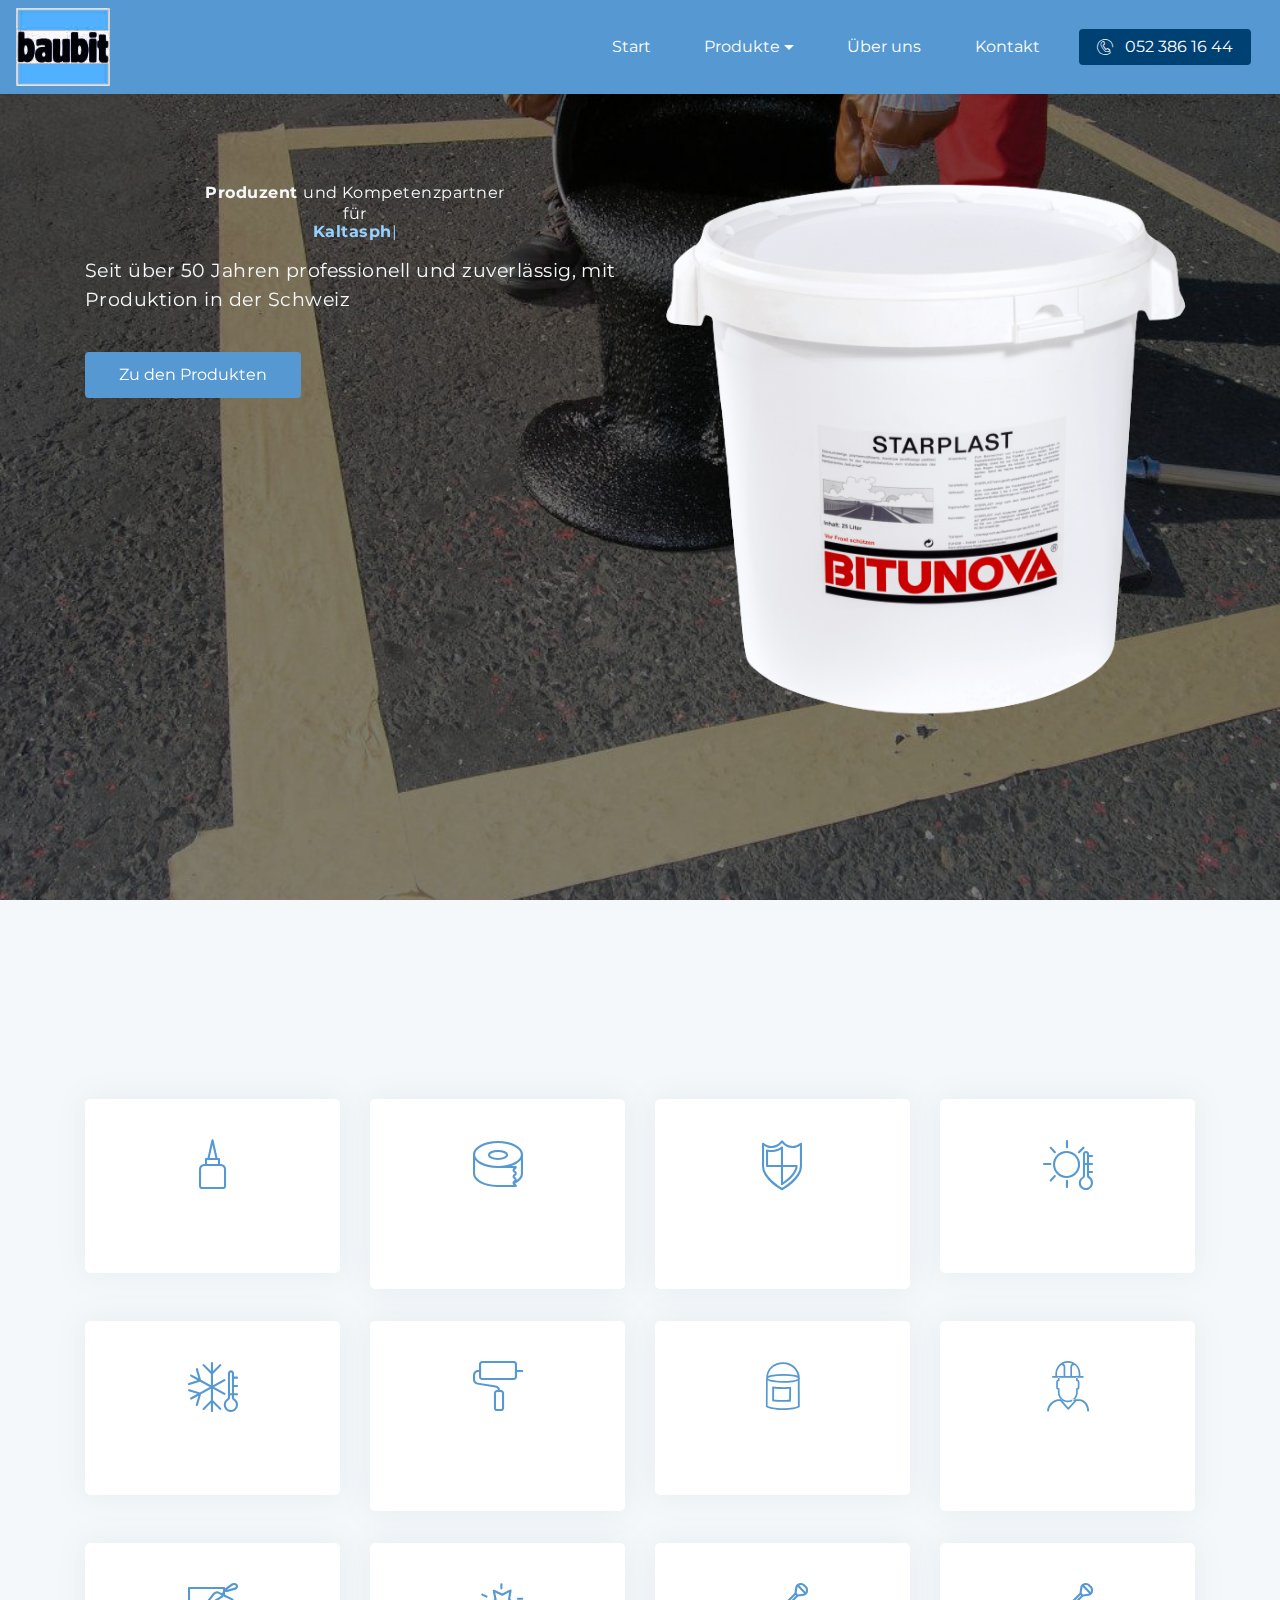
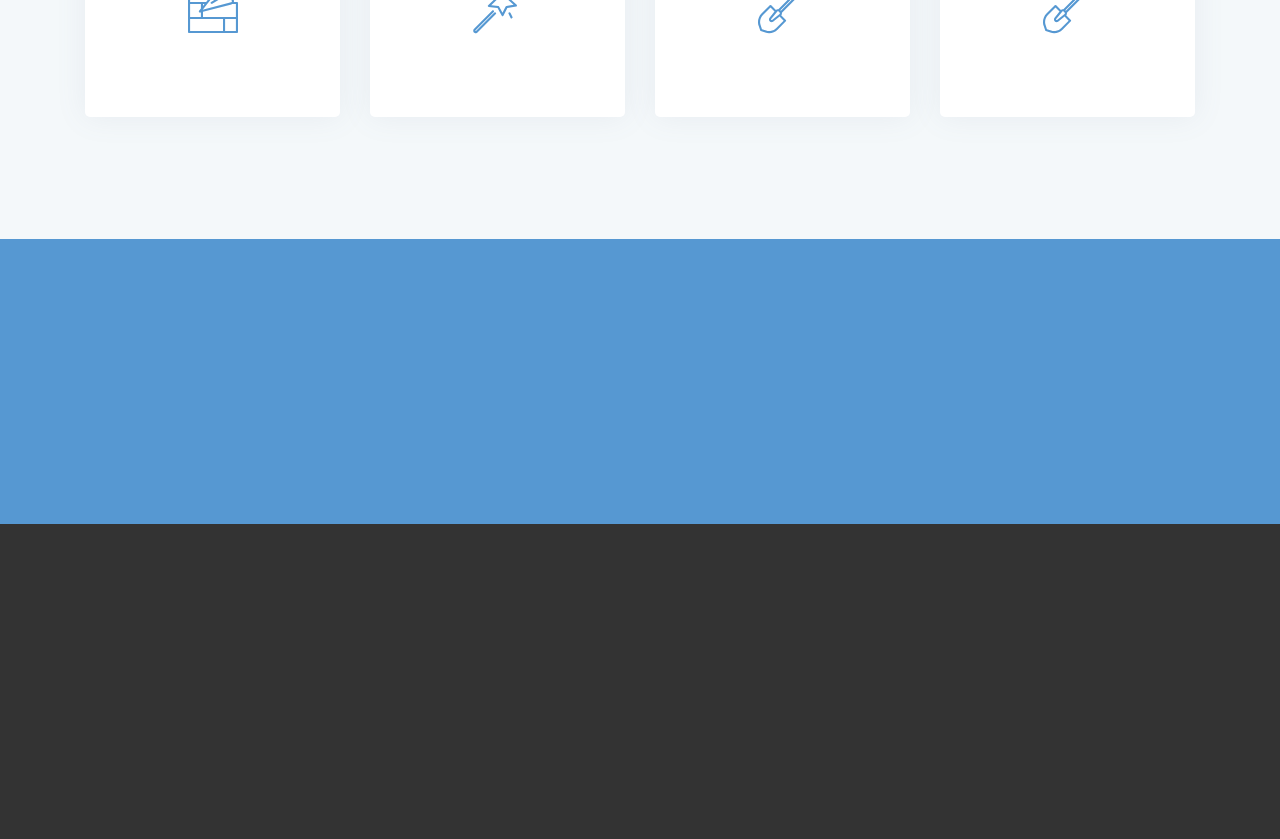
==== commit 325ce940: "create github pages" ====
--- a/index.html
+++ b/index.html
@@ -38,7 +38,7 @@
         <div class="navbar-brand">
             <span class="navbar-logo">
                 <a href="#">
-                    <img src="assets/images/baubit-logos-120x100.jpg" alt="" title="" style="height: 3.8rem;">
+                    <img src="assets/images/baubit-logos-120x100.jpg" alt="" title="" style="height: 4.9rem;">
                 </a>
             </span>
             
--- a/assets/mobirise/css/mbr-additional.css
+++ b/assets/mobirise/css/mbr-additional.css
@@ -1571,7 +1571,6 @@
   min-height: 77px;
   transition: all .3s;
   background: #5698d2;
-  background: none;
 }
 .cid-rJrnICzHxX .navbar.opened {
   transition: all .3s;
@@ -1593,7 +1592,7 @@
 }
 @media (min-width: 992px) {
   .cid-rJrnICzHxX .navbar.collapsed.opened:not(.navbar-short) .navbar-collapse {
-    max-height: calc(100vh - 3.8rem - 1rem);
+    max-height: calc(100vh - 4.9rem - 1rem);
   }
 }
 .cid-rJrnICzHxX .navbar.collapsed .dropdown-menu {
@@ -2087,7 +2086,7 @@
   padding-right: .5rem;
 }
 .cid-rR7wCORO4v .column-title {
-  color: #97d1ff;
+  color: #5698d2;
 }
 .cid-rR7wCORO4v P {
   color: #efefef;
@@ -2099,3 +2098,1329 @@
 .cid-rR7wCORO4v .media-wrap {
   color: #efefef;
 }
+/*!
+ * Mobirise v4 theme (https://mobirise.com/)
+ * Copyright 2017 Mobirise
+ */
+div,
+span,
+h1,
+h2,
+h3,
+h4,
+h5,
+h6,
+p,
+blockquote,
+a,
+ol,
+ul,
+li,
+figcaption,
+textarea,
+input,
+.display-1,
+.display-2 {
+  font: inherit; }
+
+section {
+  background-color: #eeeeee; }
+
+section,
+.container,
+.container-fluid {
+  position: relative;
+  word-wrap: break-word; }
+
+a.mbr-iconfont:hover {
+  text-decoration: none; }
+
+.article .lead p,
+.article .lead ul,
+.article .lead ol,
+.article .lead pre,
+.article .lead blockquote {
+  margin-bottom: 0; }
+
+a {
+  font-style: normal;
+  font-weight: 400;
+  cursor: pointer; }
+  a, a:hover {
+    text-decoration: none; }
+
+figure {
+  margin-bottom: 0; }
+
+body {
+  color: #232323; }
+
+h1,
+h2,
+h3,
+h4,
+h5,
+h6,
+.h1,
+.h2,
+.h3,
+.h4,
+.h5,
+.h6,
+.display-1,
+.display-2,
+.display-3,
+.display-4 {
+  line-height: 1;
+  word-break: break-word;
+  word-wrap: break-word; }
+
+b,
+strong {
+  font-weight: bold; }
+
+blockquote {
+  padding: 10px 0 10px 20px;
+  position: relative;
+  border-left: 2px solid;
+  border-color: #ff3366; }
+
+input:-webkit-autofill, input:-webkit-autofill:hover, input:-webkit-autofill:focus, input:-webkit-autofill:active {
+  -webkit-transition-delay: 9999s;
+  transition-delay: 9999s;
+  -webkit-transition-property: background-color, color;
+  -o-transition-property: background-color, color;
+  transition-property: background-color, color; }
+
+textarea[type="hidden"] {
+  display: none; }
+
+body {
+  position: relative; }
+
+section {
+  background-position: 50% 50%;
+  background-repeat: no-repeat;
+  background-size: cover; }
+  section .mbr-background-video,
+  section .mbr-background-video-preview {
+    position: absolute;
+    bottom: 0;
+    left: 0;
+    right: 0;
+    top: 0; }
+
+.hidden {
+  visibility: hidden; }
+
+.mbr-z-index20 {
+  z-index: 20; }
+
+/*! Base colors */
+.mbr-white {
+  color: #ffffff; }
+
+.mbr-black {
+  color: #000000; }
+
+.mbr-bg-white {
+  background-color: #ffffff; }
+
+.mbr-bg-black {
+  background-color: #000000; }
+
+/*! Text-aligns */
+.align-left {
+  text-align: left; }
+
+.align-center {
+  text-align: center; }
+
+.align-right {
+  text-align: right; }
+
+@media (max-width: 767px) {
+  .align-left,
+  .align-center,
+  .align-right,
+  .mbr-section-btn,
+  .mbr-section-title {
+    text-align: center; } }
+/*! Font-weight  */
+.mbr-light {
+  font-weight: 300; }
+
+.mbr-regular {
+  font-weight: 400; }
+
+.mbr-semibold {
+  font-weight: 500; }
+
+.mbr-bold {
+  font-weight: 700; }
+
+/*! Media  */
+.media-size-item {
+  -moz-flex: 1 1 auto;
+  -ms-flex: 1 1 auto;
+  -o-flex: 1 1 auto;
+  -webkit-box-flex: 1;
+  flex: 1 1 auto; }
+
+.media-content {
+  -ms-flex-preferred-size: 100%;
+  flex-basis: 100%; }
+
+.media-container-row {
+  display: -ms-flexbox;
+  display: -webkit-box;
+  display: flex;
+  -ms-flex-direction: row;
+  -webkit-box-orient: horizontal;
+  -webkit-box-direction: normal;
+  flex-direction: row;
+  -ms-flex-wrap: wrap;
+  flex-wrap: wrap;
+  -ms-flex-pack: center;
+  -webkit-box-pack: center;
+  justify-content: center;
+  -ms-flex-line-pack: center;
+  align-content: center;
+  -ms-flex-align: start;
+  -webkit-box-align: start;
+  align-items: start; }
+  .media-container-row .media-size-item {
+    width: 400px; }
+
+.media-container-column {
+  display: -ms-flexbox;
+  display: -webkit-box;
+  display: flex;
+  -ms-flex-direction: column;
+  -webkit-box-orient: vertical;
+  -webkit-box-direction: normal;
+  flex-direction: column;
+  -ms-flex-wrap: wrap;
+  flex-wrap: wrap;
+  -ms-flex-pack: center;
+  -webkit-box-pack: center;
+  justify-content: center;
+  -ms-flex-line-pack: center;
+  align-content: center;
+  -ms-flex-align: stretch;
+  -webkit-box-align: stretch;
+  align-items: stretch; }
+  .media-container-column > * {
+    width: 100%; }
+
+@media (min-width: 992px) {
+  .media-container-row {
+    -ms-flex-wrap: nowrap;
+    flex-wrap: nowrap; } }
+figure {
+  overflow: hidden; }
+
+figure[mbr-media-size] {
+  -webkit-transition: width 0.1s;
+  -o-transition: width 0.1s;
+  transition: width 0.1s; }
+
+.mbr-figure img,
+.mbr-figure iframe {
+  display: block;
+  width: 100%; }
+
+.card {
+  background-color: transparent;
+  border: none; }
+
+.card-img {
+  text-align: center;
+  -ms-flex-negative: 0;
+  flex-shrink: 0;
+  -webkit-flex-shrink: 0; }
+
+.media {
+  max-width: 100%;
+  margin: 0 auto; }
+
+.mbr-figure {
+  -ms-flex-item-align: center;
+  -ms-grid-row-align: center;
+  -webkit-align-self: center;
+  align-self: center; }
+
+.media-container > div {
+  max-width: 100%; }
+
+.mbr-figure img,
+.card-img img {
+  width: 100%; }
+
+@media (max-width: 991px) {
+  .media-size-item {
+    width: auto !important; }
+
+  .media {
+    width: auto; }
+
+  .mbr-figure {
+    width: 100% !important; } }
+/*! Buttons */
+.mbr-section-btn {
+  margin-left: -.25rem;
+  margin-right: -.25rem;
+  font-size: 0; }
+
+nav .mbr-section-btn {
+  margin-left: 0rem;
+  margin-right: 0rem; }
+
+/*! Btn icon margin */
+.btn .mbr-iconfont,
+.btn.btn-sm .mbr-iconfont {
+  cursor: pointer;
+  margin-right: 0.5rem; }
+
+.btn.btn-md .mbr-iconfont,
+.btn.btn-md .mbr-iconfont {
+  margin-right: 0.8rem; }
+
+.mbr-regular {
+  font-weight: 400; }
+
+.mbr-semibold {
+  font-weight: 500; }
+
+.mbr-bold {
+  font-weight: 700; }
+
+[type="submit"] {
+  -webkit-appearance: none; }
+
+/*! Full-screen */
+.mbr-fullscreen .mbr-overlay {
+  min-height: 100vh; }
+
+.mbr-fullscreen {
+  display: -webkit-box;
+  display: -ms-flexbox;
+  display: flex;
+  display: -moz-flex;
+  display: -ms-flex;
+  display: -o-flex;
+  -webkit-box-align: center;
+  -ms-flex-align: center;
+  align-items: center;
+  -webkit-align-items: center;
+  min-height: 100vh;
+  padding-top: 3rem;
+  padding-bottom: 3rem; }
+
+/*! Map */
+.map {
+  height: 25rem;
+  position: relative; }
+  .map iframe {
+    width: 100%;
+    height: 100%; }
+
+/* Form */
+.form-asterisk {
+  font-family: initial;
+  position: absolute;
+  top: -2px;
+  font-weight: normal; }
+
+/*! Scroll to top arrow */
+.mbr-arrow-up {
+  bottom: 25px;
+  right: 90px;
+  position: fixed;
+  text-align: right;
+  z-index: 5000;
+  color: #ffffff;
+  font-size: 32px;
+  -ms-transform: rotate(180deg);
+  transform: rotate(180deg);
+  -webkit-transform: rotate(180deg); }
+
+.mbr-arrow-up a {
+  background: rgba(0, 0, 0, 0.2);
+  border-radius: 3px;
+  color: #fff;
+  display: inline-block;
+  height: 60px;
+  width: 60px;
+  outline-style: none !important;
+  position: relative;
+  text-decoration: none;
+  -webkit-transition: all .3s ease-in-out;
+  -o-transition: all .3s ease-in-out;
+  transition: all .3s ease-in-out;
+  cursor: pointer;
+  text-align: center; }
+  .mbr-arrow-up a:hover {
+    background-color: rgba(0, 0, 0, 0.4); }
+  .mbr-arrow-up a i {
+    line-height: 60px; }
+
+.mbr-arrow-up-icon {
+  display: block;
+  color: #fff; }
+
+.mbr-arrow-up-icon::before {
+  content: "\203a";
+  display: inline-block;
+  font-family: serif;
+  font-size: 32px;
+  line-height: 1;
+  font-style: normal;
+  position: relative;
+  top: 6px;
+  left: -4px;
+  -webkit-transform: rotate(-90deg);
+  -ms-transform: rotate(-90deg);
+  transform: rotate(-90deg); }
+
+/*! Arrow Down */
+.mbr-arrow {
+  position: absolute;
+  bottom: 45px;
+  left: 50%;
+  width: 60px;
+  height: 60px;
+  cursor: pointer;
+  background-color: rgba(80, 80, 80, 0.5);
+  border-radius: 50%;
+  -webkit-transform: translateX(-50%);
+  -ms-transform: translateX(-50%);
+  transform: translateX(-50%); }
+  .mbr-arrow > a {
+    display: inline-block;
+    text-decoration: none;
+    outline-style: none;
+    -webkit-animation: arrowdown 1.7s ease-in-out infinite;
+    animation: arrowdown 1.7s ease-in-out infinite; }
+    .mbr-arrow > a > i {
+      position: absolute;
+      top: -2px;
+      left: 15px;
+      font-size: 2rem; }
+
+@keyframes arrowdown {
+  0% {
+    transform: translateY(0px);
+    -webkit-transform: translateY(0px); }
+  50% {
+    transform: translateY(-5px);
+    -webkit-transform: translateY(-5px); }
+  100% {
+    transform: translateY(0px);
+    -webkit-transform: translateY(0px); } }
+@-webkit-keyframes arrowdown {
+  0% {
+    transform: translateY(0px);
+    -webkit-transform: translateY(0px); }
+  50% {
+    transform: translateY(-5px);
+    -webkit-transform: translateY(-5px); }
+  100% {
+    transform: translateY(0px);
+    -webkit-transform: translateY(0px); } }
+@media (max-width: 500px) {
+  .mbr-arrow-up {
+    left: 50%;
+    right: auto;
+    -ms-transform: translateX(-50%) rotate(180deg);
+    transform: translateX(-50%) rotate(180deg);
+    -webkit-transform: translateX(-50%) rotate(180deg); } }
+/*Gradients animation
+
+use with:
+
+background: linear-gradient(0deg, #2e3192, #1bffff);
+background-size: 200% 200%;
+animation: gradient-animation 4s infinite alternate;
+-webkit-animation: gradient-animation 4s infinite alternate;
+    */
+@keyframes gradient-animation {
+  from {
+    background-position: 0% 100%;
+    -webkit-animation-timing-function: ease-in-out;
+    animation-timing-function: ease-in-out; }
+  to {
+    background-position: 100% 0%;
+    -webkit-animation-timing-function: ease-in-out;
+    animation-timing-function: ease-in-out; } }
+@-webkit-keyframes gradient-animation {
+  from {
+    background-position: 0% 100%;
+    -webkit-animation-timing-function: ease-in-out;
+    animation-timing-function: ease-in-out; }
+  to {
+    background-position: 100% 0%;
+    -webkit-animation-timing-function: ease-in-out;
+    animation-timing-function: ease-in-out; } }
+.bg-gradient {
+  background-size: 200% 200%;
+  animation: gradient-animation 5s infinite alternate;
+  -webkit-animation: gradient-animation 5s infinite alternate; }
+
+.menu .navbar-brand {
+  display: -webkit-flex; }
+  .menu .navbar-brand span {
+    display: -webkit-box;
+    display: -ms-flexbox;
+    display: flex;
+    display: -webkit-flex; }
+  .menu .navbar-brand .navbar-caption-wrap {
+    display: -webkit-flex; }
+  .menu .navbar-brand .navbar-logo img {
+    display: -webkit-flex; }
+@media (max-width: 991px) {
+  .menu .navbar-collapse {
+    max-height: 94vh; }
+    .menu .navbar-collapse.show {
+      overflow: auto; } }
+@media (max-width: 767px) {
+  .menu .navbar-collapse {
+    max-height: 60vh; } }
+>>>>>>> fix-components
+@media (min-width: 768px) and (max-width: 991px) {
+  .menu .navbar-toggleable-sm .navbar-nav {
+    display: -webkit-box;
+    display: -ms-flexbox; } }
+@media (min-width: 992px) {
+  .menu .navbar-nav.nav-dropdown {
+    display: -webkit-flex; }
+  .menu .navbar-toggleable-sm .navbar-collapse {
+    display: -webkit-flex !important; }
+  .menu .collapsed .navbar-collapse {
+    max-height: 94vh; }
+    .menu .collapsed .navbar-collapse.show {
+      overflow: auto; } }
+
+.navbar {
+  display: -webkit-flex;
+  -webkit-flex-wrap: wrap;
+  -webkit-align-items: center;
+  -webkit-justify-content: space-between; }
+
+.navbar-collapse {
+  -webkit-flex-basis: 100%;
+  -webkit-flex-grow: 1;
+  -webkit-align-items: center; }
+
+.nav-dropdown .link {
+  padding: .667em 1.667em !important;
+  margin: 0 !important; }
+
+.nav {
+  display: -webkit-flex;
+  -webkit-flex-wrap: wrap; }
+
+.row {
+  display: -webkit-flex;
+  -webkit-flex-wrap: wrap; }
+
+.justify-content-center {
+  -webkit-justify-content: center; }
+
+.carousel-controls {
+  display: -webkit-flex; }
+
+.media {
+  display: -webkit-flex; }
+
+.form-control {
+  padding: .375rem .75rem; }
+
+.jq-selectbox__select {
+  padding: .5rem 1rem;
+  position: absolute;
+  top: 0;
+  left: 0;
+  height: 100%;
+  width: 100%;
+  display: flex;
+  align-items: center; }
+
+.jq-selectbox__dropdown {
+  position: absolute;
+  top: 100% !important;
+  left: 0 !important;
+  width: 100% !important; }
+
+.jq-selectbox__trigger-arrow {
+  transform: translateY(-50%); }
+
+.jq-selectbox li {
+  padding: .5rem 1rem; }
+
+.form-group:focus {
+  outline: none; }
+
+input[type="range"] {
+  padding-left: 0 !important;
+  padding-right: 0 !important; }
+
+.modal-dialog,
+.modal-content {
+  height: 100%; }
+
+.modal-dialog .carousel-inner {
+  height: calc(100vh - 1.75rem); }
+  @media (max-width: 575px) {
+    .modal-dialog .carousel-inner {
+      height: calc(100vh - 1rem); } }
+
+.carousel-item {
+  text-align: center; }
+
+.carousel-item img {
+  margin: auto; }
+
+.mbr-form .form-control {
+  border-radius: .25rem;
+  box-shadow: 0px 0px 30px rgba(115, 128, 157, 0.1);
+  min-height: 40px; }
+
+body {
+  font-style: normal;
+  line-height: 1.5; }
+
+.mbr-section-title {
+  font-style: normal;
+  line-height: 1.2; }
+
+.mbr-section-subtitle {
+  line-height: 1.3; }
+
+.mbr-text {
+  font-style: normal;
+  line-height: 1.6; }
+
+.btn {
+  border-radius: .25rem;
+  font-weight: 400;
+  border-width: 2px;
+  font-style: normal;
+  letter-spacing: normal;
+  margin: .4rem .8rem;
+  white-space: normal;
+  -webkit-transition: all .3s ease-in-out;
+  -moz-transition: all .3s ease-in-out;
+  transition: all .3s ease-in-out;
+  display: -webkit-inline-flex;
+  display: inline-flex;
+  -webkit-align-items: center;
+  align-items: center;
+  -webkit-justify-content: center;
+  justify-content: center;
+  word-break: break-word; }
+
+.btn-sm {
+  font-weight: 400;
+  letter-spacing: normal;
+  -webkit-transition: all .3s ease-in-out;
+  -moz-transition: all .3s ease-in-out;
+  transition: all .3s ease-in-out; }
+
+.btn-md {
+  font-weight: 400;
+  letter-spacing: normal;
+  margin: .4rem .8rem !important;
+  -webkit-transition: all .3s ease-in-out;
+  -moz-transition: all .3s ease-in-out;
+  transition: all .3s ease-in-out; }
+  .btn-md:after {
+    font-family: MobiriseIcons !important;
+    content: '\e966';
+    position: relative;
+    opacity: 0;
+    font-size: inherit;
+    text-align: center;
+    transition: all .3s;
+    margin-left: -1.5rem;
+    padding-left: .5rem; }
+  .btn-md:hover {
+    padding-left: 1.5rem;
+    padding-right: 1.5rem; }
+    .btn-md:hover:after {
+      transition: all .3s;
+      opacity: 1;
+      margin-left: 0; }
+
+.btn-form {
+  border-radius: .25rem; }
+  .btn-form:hover {
+    cursor: pointer; }
+
+.btn-lg {
+  font-weight: 400;
+  letter-spacing: normal;
+  margin: .4rem .8rem !important;
+  -webkit-transition: all .3s ease-in-out;
+  -moz-transition: all .3s ease-in-out;
+  transition: all .3s ease-in-out; }
+
+.btn-underline {
+  padding: .5rem;
+  display: -webkit-inline-flex;
+  display: inline-flex;
+  font-weight: 400;
+  -webkit-align-items: center;
+  align-items: center;
+  position: relative;
+  transition: all .3s; }
+  .btn-underline .mbr-iconfont {
+    color: inherit;
+    padding-right: .5rem; }
+  .btn-underline:after {
+    font-family: MobiriseIcons !important;
+    content: '\e966';
+    position: relative;
+    padding-left: .3rem; }
+  .btn-underline:hover {
+    filter: brightness(85%); }
+    .btn-underline:hover:after {
+      transition: all .3s;
+      padding-left: .5rem; }
+
+/* Others*/
+.note-check a[data-value=Rubik] {
+  font-style: normal; }
+
+.mbr-arrow {
+  background-color: transparent;
+  opacity: .7;
+  transition: .3s;
+  text-align: center;
+  width: auto; }
+  .mbr-arrow:hover {
+    opacity: 1; }
+  .mbr-arrow a {
+    display: block; }
+    .mbr-arrow a i {
+      top: auto !important;
+      left: auto !important; }
+
+@media (max-width: 767px) {
+  .mbr-arrow {
+    display: none; } }
+.form-control-label {
+  position: relative;
+  cursor: pointer;
+  margin-bottom: .357em;
+  padding: 0; }
+
+.alert {
+  color: #ffffff;
+  border-radius: 0;
+  border: 0;
+  font-size: .875rem;
+  line-height: 1.5;
+  margin-bottom: 1.875rem;
+  padding: 1.25rem;
+  position: relative; }
+  .alert.alert-form::after {
+    background-color: inherit;
+    bottom: -7px;
+    content: "";
+    display: block;
+    height: 14px;
+    left: 50%;
+    margin-left: -7px;
+    position: absolute;
+    -webkit-transform: rotate(45deg);
+    transform: rotate(45deg);
+    width: 14px; }
+
+.form-control {
+  background-color: #f5f5f5;
+  box-shadow: none;
+  color: #565656;
+  line-height: 1.43;
+  width: 100%;
+  padding: .5rem 1rem;
+  border: 1px solid #efefef; }
+  .form-control, .form-control:focus {
+    border: 1px solid #e8e8e8; }
+  .form-active .form-control:invalid {
+    border-color: red; }
+
+.mbr-overlay {
+  background-color: #000;
+  bottom: 0;
+  left: 0;
+  opacity: .5;
+  position: absolute;
+  right: 0;
+  top: 0;
+  z-index: 0; }
+
+blockquote {
+  font-style: italic;
+  padding: 10px 0 10px 20px;
+  font-size: 1.09rem;
+  position: relative;
+  border-width: 3px; }
+
+ul,
+ol,
+pre,
+blockquote {
+  margin-bottom: 2.3125rem; }
+
+pre {
+  background: #f4f4f4;
+  padding: 10px 24px;
+  white-space: pre-wrap; }
+
+.inactive {
+  -webkit-user-select: none;
+  -moz-user-select: none;
+  -ms-user-select: none;
+  user-select: none;
+  pointer-events: none;
+  -webkit-user-drag: none;
+  user-drag: none; }
+
+.mbr-section__comments .row {
+  -webkit-justify-content: center;
+  justify-content: center; }
+
+.carousel-item.active,
+.carousel-item-next,
+.carousel-item-prev {
+  display: -webkit-box;
+  display: -webkit-flex;
+  display: -ms-flexbox;
+  display: flex; }
+
+.note-air-layout .dropup .dropdown-menu,
+.note-air-layout .navbar-fixed-bottom .dropdown .dropdown-menu {
+  bottom: initial !important; border-bottom: 1px solid #fff; }
+
+html,
+body {
+  height: auto;
+  min-height: 100vh; }
+
+.dropup .dropdown-toggle::after {
+  display: none; }
+
+/*# sourceMappingURL=style.css.map */
+.cid-rR91F9csyk {
+  padding-top: 120px;
+  padding-bottom: 90px;
+  background-color: #ffffff;
+}
+.cid-rR91F9csyk .main-row {
+  -webkit-justify-content: space-between;
+  justify-content: space-between;
+  -webkit-flex-direction: row-reverse;
+  -ms-flex-direction: row-reverse;
+}
+.cid-rR91F9csyk .section-text {
+  color: #333333;
+}
+.cid-rR91F9csyk .mbr-overlay {
+  background: linear-gradient(90deg, #ffffff, #ffffff);
+}
+.cid-rR91F9csyk .text-block {
+  padding-left: 0;
+  padding-right: 0;
+  padding-left: 1.5rem;
+}
+.cid-rR91F9csyk .mbr-section-btn {
+  margin-left: -0.8rem;
+}
+.cid-rR91F9csyk .mbr-figure {
+  background: #333333;
+  overflow: hidden;
+  border-radius: .25rem;
+  box-shadow: 0px 0px 30px rgba(115, 128, 157, 0.1);
+  padding: 0 !important;
+}
+.cid-rR91F9csyk .mbr-figure .card-text {
+  padding: 2rem;
+}
+.cid-rR91F9csyk .counter-container {
+  color: #767676;
+  padding-top: 1rem;
+}
+.cid-rR91F9csyk .counter-container ul {
+  margin-bottom: 0;
+  padding-left: 1.5rem;
+}
+.cid-rR91F9csyk .counter-container ul li {
+  margin-bottom: 1rem;
+  list-style: none;
+}
+.cid-rR91F9csyk .counter-container ul li:before {
+  font-family: MobiriseIcons !important;
+  content: '\e966';
+  position: absolute;
+  left: 0px;
+  padding-top: 2px;
+  display: inline-block;
+  text-align: center;
+  margin: 4px 10px;
+  line-height: 10px;
+  transition: all .2s;
+  width: 16px;
+  height: 16px;
+  font-size: 16px !important;
+  font-weight: 500;
+  background: none;
+  color: #005fa9;
+}
+@media (max-width: 767px) {
+  .cid-rR91F9csyk .mbr-text {
+    text-align: center;
+  }
+}
+.cid-rJrnICzHxX .dropdown-item:before {
+  font-family: MobiriseIcons !important;
+  content: '\e966';
+  display: inline-block;
+  width: 16px;
+  position: absolute;
+  right: 1rem;
+  top: 30%;
+  line-height: 1;
+  font-size: inherit;
+  vertical-align: middle;
+  text-align: center;
+  -webkit-transform: scale(0, 1);
+  transform: scale(0, 1);
+  -webkit-transition: all 0.25s ease-in-out;
+  -moz-transition: all 0.25s ease-in-out;
+  transition: all 0.25s ease-in-out;
+}
+.cid-rJrnICzHxX .nav-item,
+.cid-rJrnICzHxX .nav-link,
+.cid-rJrnICzHxX .navbar-caption {
+  font-weight: normal;
+}
+.cid-rJrnICzHxX .nav-item:focus,
+.cid-rJrnICzHxX .nav-link:focus {
+  outline: none;
+}
+@media (min-width: 992px) {
+  .cid-rJrnICzHxX .dropdown-item:hover:before {
+    -webkit-transform: scale(1, 1);
+    transform: scale(1, 1);
+  }
+}
+.cid-rJrnICzHxX .dropdown .dropdown-menu .dropdown-item {
+  display: flex;
+  -webkit-align-items: center;
+  align-items: center;
+  width: auto;
+  -webkit-transition: all 0.25s ease-in-out;
+  -moz-transition: all 0.25s ease-in-out;
+  transition: all 0.25s ease-in-out;
+  border-bottom: 1px solid #fff;
+}
+.cid-rJrnICzHxX .dropdown .dropdown-menu .dropdown-item::after {
+  right: 1rem;
+}
+.cid-rJrnICzHxX .dropdown .dropdown-menu .dropdown-item:hover .mbr-iconfont:before {
+  -webkit-transform: scale(0, 1);
+  transform: scale(0, 1);
+}
+.cid-rJrnICzHxX .dropdown .dropdown-menu .dropdown-item.dropdown-toggle:before {
+  display: none;
+}
+.cid-rJrnICzHxX .dropdown .dropdown-menu .dropdown-item .mbr-iconfont {
+  margin-left: -1.8rem;
+  padding-right: 1rem;
+  font-size: inherit;
+}
+.cid-rJrnICzHxX .dropdown .dropdown-menu .dropdown-item .mbr-iconfont:before {
+  display: inline-block;
+  -webkit-transform: scale(1, 1);
+  transform: scale(1, 1);
+  -webkit-transition: all 0.25s ease-in-out;
+  -moz-transition: all 0.25s ease-in-out;
+  transition: all 0.25s ease-in-out;
+}
+.cid-rJrnICzHxX .collapsed .dropdown-menu .dropdown-item:before {
+  display: none;
+}
+.cid-rJrnICzHxX .collapsed .dropdown .dropdown-menu .dropdown-item {
+  padding: 0.235em 1.5em 0.235em 1.5em !important;
+  transition: none;
+  margin: 0 !important;
+}
+.cid-rJrnICzHxX .navbar {
+  min-height: 77px;
+  transition: all .3s;
+  background: #5698d2;
+}
+.cid-rJrnICzHxX .navbar.opened {
+  transition: all .3s;
+  background: #5698d2 !important;
+}
+.cid-rJrnICzHxX .navbar .dropdown-item {
+  padding: .235rem 2.5rem .235rem 1.5rem;
+}
+.cid-rJrnICzHxX .navbar .navbar-collapse {
+  -webkit-justify-content: flex-end;
+  justify-content: flex-end;
+  z-index: 1;
+}
+.cid-rJrnICzHxX .navbar.collapsed .nav-item .nav-link::before {
+  display: none;
+}
+.cid-rJrnICzHxX .navbar.collapsed.opened .dropdown-menu {
+  top: 0;
+}
+@media (min-width: 992px) {
+  .cid-rJrnICzHxX .navbar.collapsed.opened:not(.navbar-short) .navbar-collapse {
+    max-height: calc(100vh - 4.9rem - 1rem);
+  }
+}
+.cid-rJrnICzHxX .navbar.collapsed .dropdown-menu {
+  background: transparent !important;
+}
+.cid-rJrnICzHxX .navbar.collapsed .dropdown-menu .dropdown-submenu {
+  left: 0 !important;
+}
+.cid-rJrnICzHxX .navbar.collapsed .dropdown-menu .dropdown-toggle[data-toggle="dropdown-submenu"]:after {
+  margin-left: .25rem;
+  border-top: 0.35em solid;
+  border-right: 0.35em solid transparent;
+  border-left: 0.35em solid transparent;
+  border-bottom: 0;
+  top: 55%;
+}
+.cid-rJrnICzHxX .navbar.collapsed ul.navbar-nav li {
+  margin: auto;
+}
+.cid-rJrnICzHxX .navbar.collapsed .dropdown-menu .dropdown-item {
+  padding: .25rem 1.5rem;
+  text-align: center;
+  -webkit-justify-content: center;
+  justify-content: center;
+}
+.cid-rJrnICzHxX .navbar.collapsed .icons-menu {
+  padding-left: 0;
+  padding-top: .5rem;
+  padding-bottom: .5rem;
+}
+@media (max-width: 991px) {
+  .cid-rJrnICzHxX .navbar .nav-item .nav-link::before {
+    display: none;
+  }
+  .cid-rJrnICzHxX .navbar.opened .dropdown-menu {
+    top: 0;
+  }
+  .cid-rJrnICzHxX .navbar .dropdown-menu {
+    background: transparent !important;
+  }
+  .cid-rJrnICzHxX .navbar .dropdown-menu .dropdown-submenu {
+    left: 0 !important;
+  }
+  .cid-rJrnICzHxX .navbar .dropdown-menu .dropdown-toggle[data-toggle="dropdown-submenu"]:after {
+    margin-left: .25rem;
+    border-top: 0.35em solid;
+    border-right: 0.35em solid transparent;
+    border-left: 0.35em solid transparent;
+    border-bottom: 0;
+    top: 55%;
+  }
+  .cid-rJrnICzHxX .navbar .navbar-logo img {
+    height: 3.8rem !important;
+  }
+  .cid-rJrnICzHxX .navbar ul.navbar-nav li {
+    margin: auto;
+  }
+  .cid-rJrnICzHxX .navbar .dropdown-menu .dropdown-item {
+    padding: .25rem 1.5rem !important;
+  }
+  .cid-rJrnICzHxX .navbar .navbar-brand {
+    -webkit-flex-shrink: initial;
+    flex-shrink: initial;
+    -webkit-flex-basis: auto;
+    flex-basis: auto;
+    word-break: break-word;
+  }
+  .cid-rJrnICzHxX .navbar .navbar-toggler {
+    -webkit-flex-basis: auto;
+    flex-basis: auto;
+  }
+  .cid-rJrnICzHxX .navbar .icons-menu {
+    padding-left: 0;
+    padding-top: .5rem;
+    padding-bottom: .5rem;
+  }
+}
+.cid-rJrnICzHxX .navbar.navbar-short {
+  background: #5698d2 !important;
+  min-height: 60px;
+}
+.cid-rJrnICzHxX .navbar.navbar-short .navbar-logo img {
+  height: 3rem !important;
+}
+.cid-rJrnICzHxX .navbar.navbar-short .navbar-brand {
+  padding: 0;
+}
+.cid-rJrnICzHxX .navbar-brand {
+  -webkit-flex-shrink: 0;
+  flex-shrink: 0;
+  -webkit-align-items: center;
+  align-items: center;
+  margin-right: 0;
+  padding: 0;
+  transition: all .3s;
+  word-break: break-word;
+  z-index: 1;
+}
+.cid-rJrnICzHxX .navbar-brand .navbar-caption {
+  line-height: inherit !important;
+}
+.cid-rJrnICzHxX .navbar-brand .navbar-logo a {
+  outline: none;
+}
+.cid-rJrnICzHxX .dropdown-item.active,
+.cid-rJrnICzHxX .dropdown-item:active {
+  background-color: transparent;
+}
+.cid-rJrnICzHxX .nav-dropdown .link.dropdown-toggle {
+  margin-right: 1.667em;
+}
+.cid-rJrnICzHxX .nav-dropdown .link.dropdown-toggle[aria-expanded="true"] {
+  margin-right: 0;
+  padding: 0.667em 1.667em;
+}
+.cid-rJrnICzHxX .navbar.navbar-expand-lg .dropdown .dropdown-menu {
+  background: #5698d2;
+}
+.cid-rJrnICzHxX .navbar.navbar-expand-lg .dropdown .dropdown-menu .dropdown-submenu {
+  margin: 0;
+  left: 100%;
+}
+.cid-rJrnICzHxX .navbar .dropdown.open > .dropdown-menu {
+  display: block;
+}
+.cid-rJrnICzHxX ul.navbar-nav {
+  -webkit-flex-wrap: wrap;
+  flex-wrap: wrap;
+}
+.cid-rJrnICzHxX .navbar-buttons {
+  text-align: center;
+}
+.cid-rJrnICzHxX button.navbar-toggler {
+  outline: none;
+  width: 31px;
+  height: 20px;
+  cursor: pointer;
+  transition: all .2s;
+  position: relative;
+  -webkit-align-self: center;
+  align-self: center;
+}
+.cid-rJrnICzHxX button.navbar-toggler .hamburger span {
+  position: absolute;
+  right: 0;
+  width: 30px;
+  height: 2px;
+  border-right: 5px;
+  background-color: #ffffff;
+}
+.cid-rJrnICzHxX button.navbar-toggler .hamburger span:nth-child(1) {
+  top: 0;
+  transition: all .2s;
+}
+.cid-rJrnICzHxX button.navbar-toggler .hamburger span:nth-child(2) {
+  top: 8px;
+  transition: all .15s;
+}
+.cid-rJrnICzHxX button.navbar-toggler .hamburger span:nth-child(3) {
+  top: 8px;
+  transition: all .15s;
+}
+.cid-rJrnICzHxX button.navbar-toggler .hamburger span:nth-child(4) {
+  top: 16px;
+  transition: all .2s;
+}
+.cid-rJrnICzHxX nav.opened .hamburger span:nth-child(1) {
+  top: 8px;
+  width: 0;
+  opacity: 0;
+  right: 50%;
+  transition: all .2s;
+}
+.cid-rJrnICzHxX nav.opened .hamburger span:nth-child(2) {
+  -webkit-transform: rotate(45deg);
+  transform: rotate(45deg);
+  transition: all .25s;
+}
+.cid-rJrnICzHxX nav.opened .hamburger span:nth-child(3) {
+  -webkit-transform: rotate(-45deg);
+  transform: rotate(-45deg);
+  transition: all .25s;
+}
+.cid-rJrnICzHxX nav.opened .hamburger span:nth-child(4) {
+  top: 8px;
+  width: 0;
+  opacity: 0;
+  right: 50%;
+  transition: all .2s;
+}
+.cid-rJrnICzHxX .navbar-dropdown {
+  padding: .5rem 1rem;
+  position: fixed;
+}
+.cid-rJrnICzHxX a.nav-link {
+  -webkit-justify-content: center;
+  justify-content: center;
+  display: flex;
+  -webkit-align-items: center;
+  align-items: center;
+}
+.cid-rJrnICzHxX .mbr-iconfont {
+  font-size: 1rem;
+  color: #ffffff;
+  display: inline-flex;
+}
+.cid-rJrnICzHxX .soc-item {
+  margin: .5rem .3rem;
+}
+.cid-rJrnICzHxX .icons-menu {
+  -webkit-flex-wrap: wrap;
+  flex-wrap: wrap;
+  display: flex;
+  -webkit-justify-content: center;
+  justify-content: center;
+  padding-left: 1rem;
+  text-align: center;
+  -webkit-align-items: center;
+  align-items: center;
+}
+@media screen and (-ms-high-contrast: active), (-ms-high-contrast: none) {
+  .cid-rJrnICzHxX .navbar {
+    height: 77px;
+  }
+  .cid-rJrnICzHxX .navbar.opened {
+    height: auto;
+  }
+  .cid-rJrnICzHxX .nav-item .nav-link:hover::before {
+    width: 175%;
+    max-width: calc(100% + 2rem);
+    left: -1rem;
+  }
+}
+.cid-rR7wCORO4v {
+  padding-top: 60px;
+  padding-bottom: 60px;
+  background-color: #333333;
+}
+@media (max-width: 767px) {
+  .cid-rR7wCORO4v .content {
+    text-align: center;
+  }
+  .cid-rR7wCORO4v .content > div:not(:last-child) {
+    margin-bottom: 2rem;
+  }
+}
+.cid-rR7wCORO4v .logo-subtitle {
+  color: #8d97ad;
+}
+.cid-rR7wCORO4v .media-wrap {
+  padding-bottom: 2rem;
+}
+@media (max-width: 767px) {
+  .cid-rR7wCORO4v .media-wrap {
+    margin-bottom: 1rem;
+  }
+}
+.cid-rR7wCORO4v .media-wrap .mbr-iconfont-logo {
+  font-size: 7.5rem;
+  color: #f36;
+}
+.cid-rR7wCORO4v .media-wrap img {
+  height: 6rem;
+}
+@media (max-width: 767px) {
+  .cid-rR7wCORO4v .footer-lower .copyright {
+    margin-bottom: 1rem;
+    text-align: center;
+  }
+}
+.cid-rR7wCORO4v .footer-lower hr {
+  margin: 1rem 0;
+  border-color: #efefef;
+  opacity: .05;
+}
+.cid-rR7wCORO4v .footer-lower .social-list {
+  padding-left: 0;
+  margin-bottom: 0;
+  list-style: none;
+  display: flex;
+  -webkit-flex-wrap: wrap;
+  flex-wrap: wrap;
+  -webkit-justify-content: flex-end;
+  justify-content: flex-end;
+}
+.cid-rR7wCORO4v .footer-lower .social-list .mbr-iconfont-social {
+  font-size: 1.3rem;
+  color: #232323;
+}
+.cid-rR7wCORO4v .footer-lower .social-list .soc-item {
+  margin: 0 .5rem;
+}
+.cid-rR7wCORO4v .footer-lower .social-list a {
+  margin: 0;
+  opacity: .5;
+  -webkit-transition: .2s linear;
+  transition: .2s linear;
+}
+.cid-rR7wCORO4v .footer-lower .social-list a:hover {
+  opacity: 1;
+}
+@media (max-width: 767px) {
+  .cid-rR7wCORO4v .footer-lower .social-list {
+    -webkit-justify-content: center;
+    justify-content: center;
+  }
+}
+.cid-rR7wCORO4v .list-item {
+  display: flex;
+}
+.cid-rR7wCORO4v .list-item .mbr-iconfont {
+  padding-right: 1rem;
+  font-size: 24px;
+  color: #188ef4;
+}
+.cid-rR7wCORO4v ul.list {
+  list-style-type: none;
+  padding: 0;
+  margin: 0;
+}
+.cid-rR7wCORO4v ul.list li {
+  display: flex;
+  word-break: break-all;
+}
+.cid-rR7wCORO4v ul.list li::before {
+  font-family: MobiriseIcons !important;
+  content: '\e966';
+  padding-right: .5rem;
+}
+.cid-rR7wCORO4v .column-title {
+  color: #5698d2;
+}
+.cid-rR7wCORO4v P {
+  color: #efefef;
+}
+.cid-rR7wCORO4v .mbr-text {
+  color: #efefef;
+}
+.cid-rR7wCORO4v .logo-subtitle,
+.cid-rR7wCORO4v .media-wrap {
+  color: #efefef;
+}
--- a/assets/mobirise/css/mbr-additional.css
+++ b/assets/mobirise/css/mbr-additional.css
@@ -1571,7 +1571,6 @@
   min-height: 77px;
   transition: all .3s;
   background: #5698d2;
-  background: none;
 }
 .cid-rJrnICzHxX .navbar.opened {
   transition: all .3s;
@@ -1593,7 +1592,7 @@
 }
 @media (min-width: 992px) {
   .cid-rJrnICzHxX .navbar.collapsed.opened:not(.navbar-short) .navbar-collapse {
-    max-height: calc(100vh - 3.8rem - 1rem);
+    max-height: calc(100vh - 4.9rem - 1rem);
   }
 }
 .cid-rJrnICzHxX .navbar.collapsed .dropdown-menu {
@@ -2087,7 +2086,7 @@
   padding-right: .5rem;
 }
 .cid-rR7wCORO4v .column-title {
-  color: #97d1ff;
+  color: #5698d2;
 }
 .cid-rR7wCORO4v P {
   color: #efefef;
@@ -2099,3 +2098,1329 @@
 .cid-rR7wCORO4v .media-wrap {
   color: #efefef;
 }
+/*!
+ * Mobirise v4 theme (https://mobirise.com/)
+ * Copyright 2017 Mobirise
+ */
+div,
+span,
+h1,
+h2,
+h3,
+h4,
+h5,
+h6,
+p,
+blockquote,
+a,
+ol,
+ul,
+li,
+figcaption,
+textarea,
+input,
+.display-1,
+.display-2 {
+  font: inherit; }
+
+section {
+  background-color: #eeeeee; }
+
+section,
+.container,
+.container-fluid {
+  position: relative;
+  word-wrap: break-word; }
+
+a.mbr-iconfont:hover {
+  text-decoration: none; }
+
+.article .lead p,
+.article .lead ul,
+.article .lead ol,
+.article .lead pre,
+.article .lead blockquote {
+  margin-bottom: 0; }
+
+a {
+  font-style: normal;
+  font-weight: 400;
+  cursor: pointer; }
+  a, a:hover {
+    text-decoration: none; }
+
+figure {
+  margin-bottom: 0; }
+
+body {
+  color: #232323; }
+
+h1,
+h2,
+h3,
+h4,
+h5,
+h6,
+.h1,
+.h2,
+.h3,
+.h4,
+.h5,
+.h6,
+.display-1,
+.display-2,
+.display-3,
+.display-4 {
+  line-height: 1;
+  word-break: break-word;
+  word-wrap: break-word; }
+
+b,
+strong {
+  font-weight: bold; }
+
+blockquote {
+  padding: 10px 0 10px 20px;
+  position: relative;
+  border-left: 2px solid;
+  border-color: #ff3366; }
+
+input:-webkit-autofill, input:-webkit-autofill:hover, input:-webkit-autofill:focus, input:-webkit-autofill:active {
+  -webkit-transition-delay: 9999s;
+  transition-delay: 9999s;
+  -webkit-transition-property: background-color, color;
+  -o-transition-property: background-color, color;
+  transition-property: background-color, color; }
+
+textarea[type="hidden"] {
+  display: none; }
+
+body {
+  position: relative; }
+
+section {
+  background-position: 50% 50%;
+  background-repeat: no-repeat;
+  background-size: cover; }
+  section .mbr-background-video,
+  section .mbr-background-video-preview {
+    position: absolute;
+    bottom: 0;
+    left: 0;
+    right: 0;
+    top: 0; }
+
+.hidden {
+  visibility: hidden; }
+
+.mbr-z-index20 {
+  z-index: 20; }
+
+/*! Base colors */
+.mbr-white {
+  color: #ffffff; }
+
+.mbr-black {
+  color: #000000; }
+
+.mbr-bg-white {
+  background-color: #ffffff; }
+
+.mbr-bg-black {
+  background-color: #000000; }
+
+/*! Text-aligns */
+.align-left {
+  text-align: left; }
+
+.align-center {
+  text-align: center; }
+
+.align-right {
+  text-align: right; }
+
+@media (max-width: 767px) {
+  .align-left,
+  .align-center,
+  .align-right,
+  .mbr-section-btn,
+  .mbr-section-title {
+    text-align: center; } }
+/*! Font-weight  */
+.mbr-light {
+  font-weight: 300; }
+
+.mbr-regular {
+  font-weight: 400; }
+
+.mbr-semibold {
+  font-weight: 500; }
+
+.mbr-bold {
+  font-weight: 700; }
+
+/*! Media  */
+.media-size-item {
+  -moz-flex: 1 1 auto;
+  -ms-flex: 1 1 auto;
+  -o-flex: 1 1 auto;
+  -webkit-box-flex: 1;
+  flex: 1 1 auto; }
+
+.media-content {
+  -ms-flex-preferred-size: 100%;
+  flex-basis: 100%; }
+
+.media-container-row {
+  display: -ms-flexbox;
+  display: -webkit-box;
+  display: flex;
+  -ms-flex-direction: row;
+  -webkit-box-orient: horizontal;
+  -webkit-box-direction: normal;
+  flex-direction: row;
+  -ms-flex-wrap: wrap;
+  flex-wrap: wrap;
+  -ms-flex-pack: center;
+  -webkit-box-pack: center;
+  justify-content: center;
+  -ms-flex-line-pack: center;
+  align-content: center;
+  -ms-flex-align: start;
+  -webkit-box-align: start;
+  align-items: start; }
+  .media-container-row .media-size-item {
+    width: 400px; }
+
+.media-container-column {
+  display: -ms-flexbox;
+  display: -webkit-box;
+  display: flex;
+  -ms-flex-direction: column;
+  -webkit-box-orient: vertical;
+  -webkit-box-direction: normal;
+  flex-direction: column;
+  -ms-flex-wrap: wrap;
+  flex-wrap: wrap;
+  -ms-flex-pack: center;
+  -webkit-box-pack: center;
+  justify-content: center;
+  -ms-flex-line-pack: center;
+  align-content: center;
+  -ms-flex-align: stretch;
+  -webkit-box-align: stretch;
+  align-items: stretch; }
+  .media-container-column > * {
+    width: 100%; }
+
+@media (min-width: 992px) {
+  .media-container-row {
+    -ms-flex-wrap: nowrap;
+    flex-wrap: nowrap; } }
+figure {
+  overflow: hidden; }
+
+figure[mbr-media-size] {
+  -webkit-transition: width 0.1s;
+  -o-transition: width 0.1s;
+  transition: width 0.1s; }
+
+.mbr-figure img,
+.mbr-figure iframe {
+  display: block;
+  width: 100%; }
+
+.card {
+  background-color: transparent;
+  border: none; }
+
+.card-img {
+  text-align: center;
+  -ms-flex-negative: 0;
+  flex-shrink: 0;
+  -webkit-flex-shrink: 0; }
+
+.media {
+  max-width: 100%;
+  margin: 0 auto; }
+
+.mbr-figure {
+  -ms-flex-item-align: center;
+  -ms-grid-row-align: center;
+  -webkit-align-self: center;
+  align-self: center; }
+
+.media-container > div {
+  max-width: 100%; }
+
+.mbr-figure img,
+.card-img img {
+  width: 100%; }
+
+@media (max-width: 991px) {
+  .media-size-item {
+    width: auto !important; }
+
+  .media {
+    width: auto; }
+
+  .mbr-figure {
+    width: 100% !important; } }
+/*! Buttons */
+.mbr-section-btn {
+  margin-left: -.25rem;
+  margin-right: -.25rem;
+  font-size: 0; }
+
+nav .mbr-section-btn {
+  margin-left: 0rem;
+  margin-right: 0rem; }
+
+/*! Btn icon margin */
+.btn .mbr-iconfont,
+.btn.btn-sm .mbr-iconfont {
+  cursor: pointer;
+  margin-right: 0.5rem; }
+
+.btn.btn-md .mbr-iconfont,
+.btn.btn-md .mbr-iconfont {
+  margin-right: 0.8rem; }
+
+.mbr-regular {
+  font-weight: 400; }
+
+.mbr-semibold {
+  font-weight: 500; }
+
+.mbr-bold {
+  font-weight: 700; }
+
+[type="submit"] {
+  -webkit-appearance: none; }
+
+/*! Full-screen */
+.mbr-fullscreen .mbr-overlay {
+  min-height: 100vh; }
+
+.mbr-fullscreen {
+  display: -webkit-box;
+  display: -ms-flexbox;
+  display: flex;
+  display: -moz-flex;
+  display: -ms-flex;
+  display: -o-flex;
+  -webkit-box-align: center;
+  -ms-flex-align: center;
+  align-items: center;
+  -webkit-align-items: center;
+  min-height: 100vh;
+  padding-top: 3rem;
+  padding-bottom: 3rem; }
+
+/*! Map */
+.map {
+  height: 25rem;
+  position: relative; }
+  .map iframe {
+    width: 100%;
+    height: 100%; }
+
+/* Form */
+.form-asterisk {
+  font-family: initial;
+  position: absolute;
+  top: -2px;
+  font-weight: normal; }
+
+/*! Scroll to top arrow */
+.mbr-arrow-up {
+  bottom: 25px;
+  right: 90px;
+  position: fixed;
+  text-align: right;
+  z-index: 5000;
+  color: #ffffff;
+  font-size: 32px;
+  -ms-transform: rotate(180deg);
+  transform: rotate(180deg);
+  -webkit-transform: rotate(180deg); }
+
+.mbr-arrow-up a {
+  background: rgba(0, 0, 0, 0.2);
+  border-radius: 3px;
+  color: #fff;
+  display: inline-block;
+  height: 60px;
+  width: 60px;
+  outline-style: none !important;
+  position: relative;
+  text-decoration: none;
+  -webkit-transition: all .3s ease-in-out;
+  -o-transition: all .3s ease-in-out;
+  transition: all .3s ease-in-out;
+  cursor: pointer;
+  text-align: center; }
+  .mbr-arrow-up a:hover {
+    background-color: rgba(0, 0, 0, 0.4); }
+  .mbr-arrow-up a i {
+    line-height: 60px; }
+
+.mbr-arrow-up-icon {
+  display: block;
+  color: #fff; }
+
+.mbr-arrow-up-icon::before {
+  content: "\203a";
+  display: inline-block;
+  font-family: serif;
+  font-size: 32px;
+  line-height: 1;
+  font-style: normal;
+  position: relative;
+  top: 6px;
+  left: -4px;
+  -webkit-transform: rotate(-90deg);
+  -ms-transform: rotate(-90deg);
+  transform: rotate(-90deg); }
+
+/*! Arrow Down */
+.mbr-arrow {
+  position: absolute;
+  bottom: 45px;
+  left: 50%;
+  width: 60px;
+  height: 60px;
+  cursor: pointer;
+  background-color: rgba(80, 80, 80, 0.5);
+  border-radius: 50%;
+  -webkit-transform: translateX(-50%);
+  -ms-transform: translateX(-50%);
+  transform: translateX(-50%); }
+  .mbr-arrow > a {
+    display: inline-block;
+    text-decoration: none;
+    outline-style: none;
+    -webkit-animation: arrowdown 1.7s ease-in-out infinite;
+    animation: arrowdown 1.7s ease-in-out infinite; }
+    .mbr-arrow > a > i {
+      position: absolute;
+      top: -2px;
+      left: 15px;
+      font-size: 2rem; }
+
+@keyframes arrowdown {
+  0% {
+    transform: translateY(0px);
+    -webkit-transform: translateY(0px); }
+  50% {
+    transform: translateY(-5px);
+    -webkit-transform: translateY(-5px); }
+  100% {
+    transform: translateY(0px);
+    -webkit-transform: translateY(0px); } }
+@-webkit-keyframes arrowdown {
+  0% {
+    transform: translateY(0px);
+    -webkit-transform: translateY(0px); }
+  50% {
+    transform: translateY(-5px);
+    -webkit-transform: translateY(-5px); }
+  100% {
+    transform: translateY(0px);
+    -webkit-transform: translateY(0px); } }
+@media (max-width: 500px) {
+  .mbr-arrow-up {
+    left: 50%;
+    right: auto;
+    -ms-transform: translateX(-50%) rotate(180deg);
+    transform: translateX(-50%) rotate(180deg);
+    -webkit-transform: translateX(-50%) rotate(180deg); } }
+/*Gradients animation
+
+use with:
+
+background: linear-gradient(0deg, #2e3192, #1bffff);
+background-size: 200% 200%;
+animation: gradient-animation 4s infinite alternate;
+-webkit-animation: gradient-animation 4s infinite alternate;
+    */
+@keyframes gradient-animation {
+  from {
+    background-position: 0% 100%;
+    -webkit-animation-timing-function: ease-in-out;
+    animation-timing-function: ease-in-out; }
+  to {
+    background-position: 100% 0%;
+    -webkit-animation-timing-function: ease-in-out;
+    animation-timing-function: ease-in-out; } }
+@-webkit-keyframes gradient-animation {
+  from {
+    background-position: 0% 100%;
+    -webkit-animation-timing-function: ease-in-out;
+    animation-timing-function: ease-in-out; }
+  to {
+    background-position: 100% 0%;
+    -webkit-animation-timing-function: ease-in-out;
+    animation-timing-function: ease-in-out; } }
+.bg-gradient {
+  background-size: 200% 200%;
+  animation: gradient-animation 5s infinite alternate;
+  -webkit-animation: gradient-animation 5s infinite alternate; }
+
+.menu .navbar-brand {
+  display: -webkit-flex; }
+  .menu .navbar-brand span {
+    display: -webkit-box;
+    display: -ms-flexbox;
+    display: flex;
+    display: -webkit-flex; }
+  .menu .navbar-brand .navbar-caption-wrap {
+    display: -webkit-flex; }
+  .menu .navbar-brand .navbar-logo img {
+    display: -webkit-flex; }
+@media (max-width: 991px) {
+  .menu .navbar-collapse {
+    max-height: 94vh; }
+    .menu .navbar-collapse.show {
+      overflow: auto; } }
+@media (max-width: 767px) {
+  .menu .navbar-collapse {
+    max-height: 60vh; } }
+>>>>>>> fix-components
+@media (min-width: 768px) and (max-width: 991px) {
+  .menu .navbar-toggleable-sm .navbar-nav {
+    display: -webkit-box;
+    display: -ms-flexbox; } }
+@media (min-width: 992px) {
+  .menu .navbar-nav.nav-dropdown {
+    display: -webkit-flex; }
+  .menu .navbar-toggleable-sm .navbar-collapse {
+    display: -webkit-flex !important; }
+  .menu .collapsed .navbar-collapse {
+    max-height: 94vh; }
+    .menu .collapsed .navbar-collapse.show {
+      overflow: auto; } }
+
+.navbar {
+  display: -webkit-flex;
+  -webkit-flex-wrap: wrap;
+  -webkit-align-items: center;
+  -webkit-justify-content: space-between; }
+
+.navbar-collapse {
+  -webkit-flex-basis: 100%;
+  -webkit-flex-grow: 1;
+  -webkit-align-items: center; }
+
+.nav-dropdown .link {
+  padding: .667em 1.667em !important;
+  margin: 0 !important; }
+
+.nav {
+  display: -webkit-flex;
+  -webkit-flex-wrap: wrap; }
+
+.row {
+  display: -webkit-flex;
+  -webkit-flex-wrap: wrap; }
+
+.justify-content-center {
+  -webkit-justify-content: center; }
+
+.carousel-controls {
+  display: -webkit-flex; }
+
+.media {
+  display: -webkit-flex; }
+
+.form-control {
+  padding: .375rem .75rem; }
+
+.jq-selectbox__select {
+  padding: .5rem 1rem;
+  position: absolute;
+  top: 0;
+  left: 0;
+  height: 100%;
+  width: 100%;
+  display: flex;
+  align-items: center; }
+
+.jq-selectbox__dropdown {
+  position: absolute;
+  top: 100% !important;
+  left: 0 !important;
+  width: 100% !important; }
+
+.jq-selectbox__trigger-arrow {
+  transform: translateY(-50%); }
+
+.jq-selectbox li {
+  padding: .5rem 1rem; }
+
+.form-group:focus {
+  outline: none; }
+
+input[type="range"] {
+  padding-left: 0 !important;
+  padding-right: 0 !important; }
+
+.modal-dialog,
+.modal-content {
+  height: 100%; }
+
+.modal-dialog .carousel-inner {
+  height: calc(100vh - 1.75rem); }
+  @media (max-width: 575px) {
+    .modal-dialog .carousel-inner {
+      height: calc(100vh - 1rem); } }
+
+.carousel-item {
+  text-align: center; }
+
+.carousel-item img {
+  margin: auto; }
+
+.mbr-form .form-control {
+  border-radius: .25rem;
+  box-shadow: 0px 0px 30px rgba(115, 128, 157, 0.1);
+  min-height: 40px; }
+
+body {
+  font-style: normal;
+  line-height: 1.5; }
+
+.mbr-section-title {
+  font-style: normal;
+  line-height: 1.2; }
+
+.mbr-section-subtitle {
+  line-height: 1.3; }
+
+.mbr-text {
+  font-style: normal;
+  line-height: 1.6; }
+
+.btn {
+  border-radius: .25rem;
+  font-weight: 400;
+  border-width: 2px;
+  font-style: normal;
+  letter-spacing: normal;
+  margin: .4rem .8rem;
+  white-space: normal;
+  -webkit-transition: all .3s ease-in-out;
+  -moz-transition: all .3s ease-in-out;
+  transition: all .3s ease-in-out;
+  display: -webkit-inline-flex;
+  display: inline-flex;
+  -webkit-align-items: center;
+  align-items: center;
+  -webkit-justify-content: center;
+  justify-content: center;
+  word-break: break-word; }
+
+.btn-sm {
+  font-weight: 400;
+  letter-spacing: normal;
+  -webkit-transition: all .3s ease-in-out;
+  -moz-transition: all .3s ease-in-out;
+  transition: all .3s ease-in-out; }
+
+.btn-md {
+  font-weight: 400;
+  letter-spacing: normal;
+  margin: .4rem .8rem !important;
+  -webkit-transition: all .3s ease-in-out;
+  -moz-transition: all .3s ease-in-out;
+  transition: all .3s ease-in-out; }
+  .btn-md:after {
+    font-family: MobiriseIcons !important;
+    content: '\e966';
+    position: relative;
+    opacity: 0;
+    font-size: inherit;
+    text-align: center;
+    transition: all .3s;
+    margin-left: -1.5rem;
+    padding-left: .5rem; }
+  .btn-md:hover {
+    padding-left: 1.5rem;
+    padding-right: 1.5rem; }
+    .btn-md:hover:after {
+      transition: all .3s;
+      opacity: 1;
+      margin-left: 0; }
+
+.btn-form {
+  border-radius: .25rem; }
+  .btn-form:hover {
+    cursor: pointer; }
+
+.btn-lg {
+  font-weight: 400;
+  letter-spacing: normal;
+  margin: .4rem .8rem !important;
+  -webkit-transition: all .3s ease-in-out;
+  -moz-transition: all .3s ease-in-out;
+  transition: all .3s ease-in-out; }
+
+.btn-underline {
+  padding: .5rem;
+  display: -webkit-inline-flex;
+  display: inline-flex;
+  font-weight: 400;
+  -webkit-align-items: center;
+  align-items: center;
+  position: relative;
+  transition: all .3s; }
+  .btn-underline .mbr-iconfont {
+    color: inherit;
+    padding-right: .5rem; }
+  .btn-underline:after {
+    font-family: MobiriseIcons !important;
+    content: '\e966';
+    position: relative;
+    padding-left: .3rem; }
+  .btn-underline:hover {
+    filter: brightness(85%); }
+    .btn-underline:hover:after {
+      transition: all .3s;
+      padding-left: .5rem; }
+
+/* Others*/
+.note-check a[data-value=Rubik] {
+  font-style: normal; }
+
+.mbr-arrow {
+  background-color: transparent;
+  opacity: .7;
+  transition: .3s;
+  text-align: center;
+  width: auto; }
+  .mbr-arrow:hover {
+    opacity: 1; }
+  .mbr-arrow a {
+    display: block; }
+    .mbr-arrow a i {
+      top: auto !important;
+      left: auto !important; }
+
+@media (max-width: 767px) {
+  .mbr-arrow {
+    display: none; } }
+.form-control-label {
+  position: relative;
+  cursor: pointer;
+  margin-bottom: .357em;
+  padding: 0; }
+
+.alert {
+  color: #ffffff;
+  border-radius: 0;
+  border: 0;
+  font-size: .875rem;
+  line-height: 1.5;
+  margin-bottom: 1.875rem;
+  padding: 1.25rem;
+  position: relative; }
+  .alert.alert-form::after {
+    background-color: inherit;
+    bottom: -7px;
+    content: "";
+    display: block;
+    height: 14px;
+    left: 50%;
+    margin-left: -7px;
+    position: absolute;
+    -webkit-transform: rotate(45deg);
+    transform: rotate(45deg);
+    width: 14px; }
+
+.form-control {
+  background-color: #f5f5f5;
+  box-shadow: none;
+  color: #565656;
+  line-height: 1.43;
+  width: 100%;
+  padding: .5rem 1rem;
+  border: 1px solid #efefef; }
+  .form-control, .form-control:focus {
+    border: 1px solid #e8e8e8; }
+  .form-active .form-control:invalid {
+    border-color: red; }
+
+.mbr-overlay {
+  background-color: #000;
+  bottom: 0;
+  left: 0;
+  opacity: .5;
+  position: absolute;
+  right: 0;
+  top: 0;
+  z-index: 0; }
+
+blockquote {
+  font-style: italic;
+  padding: 10px 0 10px 20px;
+  font-size: 1.09rem;
+  position: relative;
+  border-width: 3px; }
+
+ul,
+ol,
+pre,
+blockquote {
+  margin-bottom: 2.3125rem; }
+
+pre {
+  background: #f4f4f4;
+  padding: 10px 24px;
+  white-space: pre-wrap; }
+
+.inactive {
+  -webkit-user-select: none;
+  -moz-user-select: none;
+  -ms-user-select: none;
+  user-select: none;
+  pointer-events: none;
+  -webkit-user-drag: none;
+  user-drag: none; }
+
+.mbr-section__comments .row {
+  -webkit-justify-content: center;
+  justify-content: center; }
+
+.carousel-item.active,
+.carousel-item-next,
+.carousel-item-prev {
+  display: -webkit-box;
+  display: -webkit-flex;
+  display: -ms-flexbox;
+  display: flex; }
+
+.note-air-layout .dropup .dropdown-menu,
+.note-air-layout .navbar-fixed-bottom .dropdown .dropdown-menu {
+  bottom: initial !important; border-bottom: 1px solid #fff; }
+
+html,
+body {
+  height: auto;
+  min-height: 100vh; }
+
+.dropup .dropdown-toggle::after {
+  display: none; }
+
+/*# sourceMappingURL=style.css.map */
+.cid-rR91F9csyk {
+  padding-top: 120px;
+  padding-bottom: 90px;
+  background-color: #ffffff;
+}
+.cid-rR91F9csyk .main-row {
+  -webkit-justify-content: space-between;
+  justify-content: space-between;
+  -webkit-flex-direction: row-reverse;
+  -ms-flex-direction: row-reverse;
+}
+.cid-rR91F9csyk .section-text {
+  color: #333333;
+}
+.cid-rR91F9csyk .mbr-overlay {
+  background: linear-gradient(90deg, #ffffff, #ffffff);
+}
+.cid-rR91F9csyk .text-block {
+  padding-left: 0;
+  padding-right: 0;
+  padding-left: 1.5rem;
+}
+.cid-rR91F9csyk .mbr-section-btn {
+  margin-left: -0.8rem;
+}
+.cid-rR91F9csyk .mbr-figure {
+  background: #333333;
+  overflow: hidden;
+  border-radius: .25rem;
+  box-shadow: 0px 0px 30px rgba(115, 128, 157, 0.1);
+  padding: 0 !important;
+}
+.cid-rR91F9csyk .mbr-figure .card-text {
+  padding: 2rem;
+}
+.cid-rR91F9csyk .counter-container {
+  color: #767676;
+  padding-top: 1rem;
+}
+.cid-rR91F9csyk .counter-container ul {
+  margin-bottom: 0;
+  padding-left: 1.5rem;
+}
+.cid-rR91F9csyk .counter-container ul li {
+  margin-bottom: 1rem;
+  list-style: none;
+}
+.cid-rR91F9csyk .counter-container ul li:before {
+  font-family: MobiriseIcons !important;
+  content: '\e966';
+  position: absolute;
+  left: 0px;
+  padding-top: 2px;
+  display: inline-block;
+  text-align: center;
+  margin: 4px 10px;
+  line-height: 10px;
+  transition: all .2s;
+  width: 16px;
+  height: 16px;
+  font-size: 16px !important;
+  font-weight: 500;
+  background: none;
+  color: #005fa9;
+}
+@media (max-width: 767px) {
+  .cid-rR91F9csyk .mbr-text {
+    text-align: center;
+  }
+}
+.cid-rJrnICzHxX .dropdown-item:before {
+  font-family: MobiriseIcons !important;
+  content: '\e966';
+  display: inline-block;
+  width: 16px;
+  position: absolute;
+  right: 1rem;
+  top: 30%;
+  line-height: 1;
+  font-size: inherit;
+  vertical-align: middle;
+  text-align: center;
+  -webkit-transform: scale(0, 1);
+  transform: scale(0, 1);
+  -webkit-transition: all 0.25s ease-in-out;
+  -moz-transition: all 0.25s ease-in-out;
+  transition: all 0.25s ease-in-out;
+}
+.cid-rJrnICzHxX .nav-item,
+.cid-rJrnICzHxX .nav-link,
+.cid-rJrnICzHxX .navbar-caption {
+  font-weight: normal;
+}
+.cid-rJrnICzHxX .nav-item:focus,
+.cid-rJrnICzHxX .nav-link:focus {
+  outline: none;
+}
+@media (min-width: 992px) {
+  .cid-rJrnICzHxX .dropdown-item:hover:before {
+    -webkit-transform: scale(1, 1);
+    transform: scale(1, 1);
+  }
+}
+.cid-rJrnICzHxX .dropdown .dropdown-menu .dropdown-item {
+  display: flex;
+  -webkit-align-items: center;
+  align-items: center;
+  width: auto;
+  -webkit-transition: all 0.25s ease-in-out;
+  -moz-transition: all 0.25s ease-in-out;
+  transition: all 0.25s ease-in-out;
+  border-bottom: 1px solid #fff;
+}
+.cid-rJrnICzHxX .dropdown .dropdown-menu .dropdown-item::after {
+  right: 1rem;
+}
+.cid-rJrnICzHxX .dropdown .dropdown-menu .dropdown-item:hover .mbr-iconfont:before {
+  -webkit-transform: scale(0, 1);
+  transform: scale(0, 1);
+}
+.cid-rJrnICzHxX .dropdown .dropdown-menu .dropdown-item.dropdown-toggle:before {
+  display: none;
+}
+.cid-rJrnICzHxX .dropdown .dropdown-menu .dropdown-item .mbr-iconfont {
+  margin-left: -1.8rem;
+  padding-right: 1rem;
+  font-size: inherit;
+}
+.cid-rJrnICzHxX .dropdown .dropdown-menu .dropdown-item .mbr-iconfont:before {
+  display: inline-block;
+  -webkit-transform: scale(1, 1);
+  transform: scale(1, 1);
+  -webkit-transition: all 0.25s ease-in-out;
+  -moz-transition: all 0.25s ease-in-out;
+  transition: all 0.25s ease-in-out;
+}
+.cid-rJrnICzHxX .collapsed .dropdown-menu .dropdown-item:before {
+  display: none;
+}
+.cid-rJrnICzHxX .collapsed .dropdown .dropdown-menu .dropdown-item {
+  padding: 0.235em 1.5em 0.235em 1.5em !important;
+  transition: none;
+  margin: 0 !important;
+}
+.cid-rJrnICzHxX .navbar {
+  min-height: 77px;
+  transition: all .3s;
+  background: #5698d2;
+}
+.cid-rJrnICzHxX .navbar.opened {
+  transition: all .3s;
+  background: #5698d2 !important;
+}
+.cid-rJrnICzHxX .navbar .dropdown-item {
+  padding: .235rem 2.5rem .235rem 1.5rem;
+}
+.cid-rJrnICzHxX .navbar .navbar-collapse {
+  -webkit-justify-content: flex-end;
+  justify-content: flex-end;
+  z-index: 1;
+}
+.cid-rJrnICzHxX .navbar.collapsed .nav-item .nav-link::before {
+  display: none;
+}
+.cid-rJrnICzHxX .navbar.collapsed.opened .dropdown-menu {
+  top: 0;
+}
+@media (min-width: 992px) {
+  .cid-rJrnICzHxX .navbar.collapsed.opened:not(.navbar-short) .navbar-collapse {
+    max-height: calc(100vh - 4.9rem - 1rem);
+  }
+}
+.cid-rJrnICzHxX .navbar.collapsed .dropdown-menu {
+  background: transparent !important;
+}
+.cid-rJrnICzHxX .navbar.collapsed .dropdown-menu .dropdown-submenu {
+  left: 0 !important;
+}
+.cid-rJrnICzHxX .navbar.collapsed .dropdown-menu .dropdown-toggle[data-toggle="dropdown-submenu"]:after {
+  margin-left: .25rem;
+  border-top: 0.35em solid;
+  border-right: 0.35em solid transparent;
+  border-left: 0.35em solid transparent;
+  border-bottom: 0;
+  top: 55%;
+}
+.cid-rJrnICzHxX .navbar.collapsed ul.navbar-nav li {
+  margin: auto;
+}
+.cid-rJrnICzHxX .navbar.collapsed .dropdown-menu .dropdown-item {
+  padding: .25rem 1.5rem;
+  text-align: center;
+  -webkit-justify-content: center;
+  justify-content: center;
+}
+.cid-rJrnICzHxX .navbar.collapsed .icons-menu {
+  padding-left: 0;
+  padding-top: .5rem;
+  padding-bottom: .5rem;
+}
+@media (max-width: 991px) {
+  .cid-rJrnICzHxX .navbar .nav-item .nav-link::before {
+    display: none;
+  }
+  .cid-rJrnICzHxX .navbar.opened .dropdown-menu {
+    top: 0;
+  }
+  .cid-rJrnICzHxX .navbar .dropdown-menu {
+    background: transparent !important;
+  }
+  .cid-rJrnICzHxX .navbar .dropdown-menu .dropdown-submenu {
+    left: 0 !important;
+  }
+  .cid-rJrnICzHxX .navbar .dropdown-menu .dropdown-toggle[data-toggle="dropdown-submenu"]:after {
+    margin-left: .25rem;
+    border-top: 0.35em solid;
+    border-right: 0.35em solid transparent;
+    border-left: 0.35em solid transparent;
+    border-bottom: 0;
+    top: 55%;
+  }
+  .cid-rJrnICzHxX .navbar .navbar-logo img {
+    height: 3.8rem !important;
+  }
+  .cid-rJrnICzHxX .navbar ul.navbar-nav li {
+    margin: auto;
+  }
+  .cid-rJrnICzHxX .navbar .dropdown-menu .dropdown-item {
+    padding: .25rem 1.5rem !important;
+  }
+  .cid-rJrnICzHxX .navbar .navbar-brand {
+    -webkit-flex-shrink: initial;
+    flex-shrink: initial;
+    -webkit-flex-basis: auto;
+    flex-basis: auto;
+    word-break: break-word;
+  }
+  .cid-rJrnICzHxX .navbar .navbar-toggler {
+    -webkit-flex-basis: auto;
+    flex-basis: auto;
+  }
+  .cid-rJrnICzHxX .navbar .icons-menu {
+    padding-left: 0;
+    padding-top: .5rem;
+    padding-bottom: .5rem;
+  }
+}
+.cid-rJrnICzHxX .navbar.navbar-short {
+  background: #5698d2 !important;
+  min-height: 60px;
+}
+.cid-rJrnICzHxX .navbar.navbar-short .navbar-logo img {
+  height: 3rem !important;
+}
+.cid-rJrnICzHxX .navbar.navbar-short .navbar-brand {
+  padding: 0;
+}
+.cid-rJrnICzHxX .navbar-brand {
+  -webkit-flex-shrink: 0;
+  flex-shrink: 0;
+  -webkit-align-items: center;
+  align-items: center;
+  margin-right: 0;
+  padding: 0;
+  transition: all .3s;
+  word-break: break-word;
+  z-index: 1;
+}
+.cid-rJrnICzHxX .navbar-brand .navbar-caption {
+  line-height: inherit !important;
+}
+.cid-rJrnICzHxX .navbar-brand .navbar-logo a {
+  outline: none;
+}
+.cid-rJrnICzHxX .dropdown-item.active,
+.cid-rJrnICzHxX .dropdown-item:active {
+  background-color: transparent;
+}
+.cid-rJrnICzHxX .nav-dropdown .link.dropdown-toggle {
+  margin-right: 1.667em;
+}
+.cid-rJrnICzHxX .nav-dropdown .link.dropdown-toggle[aria-expanded="true"] {
+  margin-right: 0;
+  padding: 0.667em 1.667em;
+}
+.cid-rJrnICzHxX .navbar.navbar-expand-lg .dropdown .dropdown-menu {
+  background: #5698d2;
+}
+.cid-rJrnICzHxX .navbar.navbar-expand-lg .dropdown .dropdown-menu .dropdown-submenu {
+  margin: 0;
+  left: 100%;
+}
+.cid-rJrnICzHxX .navbar .dropdown.open > .dropdown-menu {
+  display: block;
+}
+.cid-rJrnICzHxX ul.navbar-nav {
+  -webkit-flex-wrap: wrap;
+  flex-wrap: wrap;
+}
+.cid-rJrnICzHxX .navbar-buttons {
+  text-align: center;
+}
+.cid-rJrnICzHxX button.navbar-toggler {
+  outline: none;
+  width: 31px;
+  height: 20px;
+  cursor: pointer;
+  transition: all .2s;
+  position: relative;
+  -webkit-align-self: center;
+  align-self: center;
+}
+.cid-rJrnICzHxX button.navbar-toggler .hamburger span {
+  position: absolute;
+  right: 0;
+  width: 30px;
+  height: 2px;
+  border-right: 5px;
+  background-color: #ffffff;
+}
+.cid-rJrnICzHxX button.navbar-toggler .hamburger span:nth-child(1) {
+  top: 0;
+  transition: all .2s;
+}
+.cid-rJrnICzHxX button.navbar-toggler .hamburger span:nth-child(2) {
+  top: 8px;
+  transition: all .15s;
+}
+.cid-rJrnICzHxX button.navbar-toggler .hamburger span:nth-child(3) {
+  top: 8px;
+  transition: all .15s;
+}
+.cid-rJrnICzHxX button.navbar-toggler .hamburger span:nth-child(4) {
+  top: 16px;
+  transition: all .2s;
+}
+.cid-rJrnICzHxX nav.opened .hamburger span:nth-child(1) {
+  top: 8px;
+  width: 0;
+  opacity: 0;
+  right: 50%;
+  transition: all .2s;
+}
+.cid-rJrnICzHxX nav.opened .hamburger span:nth-child(2) {
+  -webkit-transform: rotate(45deg);
+  transform: rotate(45deg);
+  transition: all .25s;
+}
+.cid-rJrnICzHxX nav.opened .hamburger span:nth-child(3) {
+  -webkit-transform: rotate(-45deg);
+  transform: rotate(-45deg);
+  transition: all .25s;
+}
+.cid-rJrnICzHxX nav.opened .hamburger span:nth-child(4) {
+  top: 8px;
+  width: 0;
+  opacity: 0;
+  right: 50%;
+  transition: all .2s;
+}
+.cid-rJrnICzHxX .navbar-dropdown {
+  padding: .5rem 1rem;
+  position: fixed;
+}
+.cid-rJrnICzHxX a.nav-link {
+  -webkit-justify-content: center;
+  justify-content: center;
+  display: flex;
+  -webkit-align-items: center;
+  align-items: center;
+}
+.cid-rJrnICzHxX .mbr-iconfont {
+  font-size: 1rem;
+  color: #ffffff;
+  display: inline-flex;
+}
+.cid-rJrnICzHxX .soc-item {
+  margin: .5rem .3rem;
+}
+.cid-rJrnICzHxX .icons-menu {
+  -webkit-flex-wrap: wrap;
+  flex-wrap: wrap;
+  display: flex;
+  -webkit-justify-content: center;
+  justify-content: center;
+  padding-left: 1rem;
+  text-align: center;
+  -webkit-align-items: center;
+  align-items: center;
+}
+@media screen and (-ms-high-contrast: active), (-ms-high-contrast: none) {
+  .cid-rJrnICzHxX .navbar {
+    height: 77px;
+  }
+  .cid-rJrnICzHxX .navbar.opened {
+    height: auto;
+  }
+  .cid-rJrnICzHxX .nav-item .nav-link:hover::before {
+    width: 175%;
+    max-width: calc(100% + 2rem);
+    left: -1rem;
+  }
+}
+.cid-rR7wCORO4v {
+  padding-top: 60px;
+  padding-bottom: 60px;
+  background-color: #333333;
+}
+@media (max-width: 767px) {
+  .cid-rR7wCORO4v .content {
+    text-align: center;
+  }
+  .cid-rR7wCORO4v .content > div:not(:last-child) {
+    margin-bottom: 2rem;
+  }
+}
+.cid-rR7wCORO4v .logo-subtitle {
+  color: #8d97ad;
+}
+.cid-rR7wCORO4v .media-wrap {
+  padding-bottom: 2rem;
+}
+@media (max-width: 767px) {
+  .cid-rR7wCORO4v .media-wrap {
+    margin-bottom: 1rem;
+  }
+}
+.cid-rR7wCORO4v .media-wrap .mbr-iconfont-logo {
+  font-size: 7.5rem;
+  color: #f36;
+}
+.cid-rR7wCORO4v .media-wrap img {
+  height: 6rem;
+}
+@media (max-width: 767px) {
+  .cid-rR7wCORO4v .footer-lower .copyright {
+    margin-bottom: 1rem;
+    text-align: center;
+  }
+}
+.cid-rR7wCORO4v .footer-lower hr {
+  margin: 1rem 0;
+  border-color: #efefef;
+  opacity: .05;
+}
+.cid-rR7wCORO4v .footer-lower .social-list {
+  padding-left: 0;
+  margin-bottom: 0;
+  list-style: none;
+  display: flex;
+  -webkit-flex-wrap: wrap;
+  flex-wrap: wrap;
+  -webkit-justify-content: flex-end;
+  justify-content: flex-end;
+}
+.cid-rR7wCORO4v .footer-lower .social-list .mbr-iconfont-social {
+  font-size: 1.3rem;
+  color: #232323;
+}
+.cid-rR7wCORO4v .footer-lower .social-list .soc-item {
+  margin: 0 .5rem;
+}
+.cid-rR7wCORO4v .footer-lower .social-list a {
+  margin: 0;
+  opacity: .5;
+  -webkit-transition: .2s linear;
+  transition: .2s linear;
+}
+.cid-rR7wCORO4v .footer-lower .social-list a:hover {
+  opacity: 1;
+}
+@media (max-width: 767px) {
+  .cid-rR7wCORO4v .footer-lower .social-list {
+    -webkit-justify-content: center;
+    justify-content: center;
+  }
+}
+.cid-rR7wCORO4v .list-item {
+  display: flex;
+}
+.cid-rR7wCORO4v .list-item .mbr-iconfont {
+  padding-right: 1rem;
+  font-size: 24px;
+  color: #188ef4;
+}
+.cid-rR7wCORO4v ul.list {
+  list-style-type: none;
+  padding: 0;
+  margin: 0;
+}
+.cid-rR7wCORO4v ul.list li {
+  display: flex;
+  word-break: break-all;
+}
+.cid-rR7wCORO4v ul.list li::before {
+  font-family: MobiriseIcons !important;
+  content: '\e966';
+  padding-right: .5rem;
+}
+.cid-rR7wCORO4v .column-title {
+  color: #5698d2;
+}
+.cid-rR7wCORO4v P {
+  color: #efefef;
+}
+.cid-rR7wCORO4v .mbr-text {
+  color: #efefef;
+}
+.cid-rR7wCORO4v .logo-subtitle,
+.cid-rR7wCORO4v .media-wrap {
+  color: #efefef;
+}
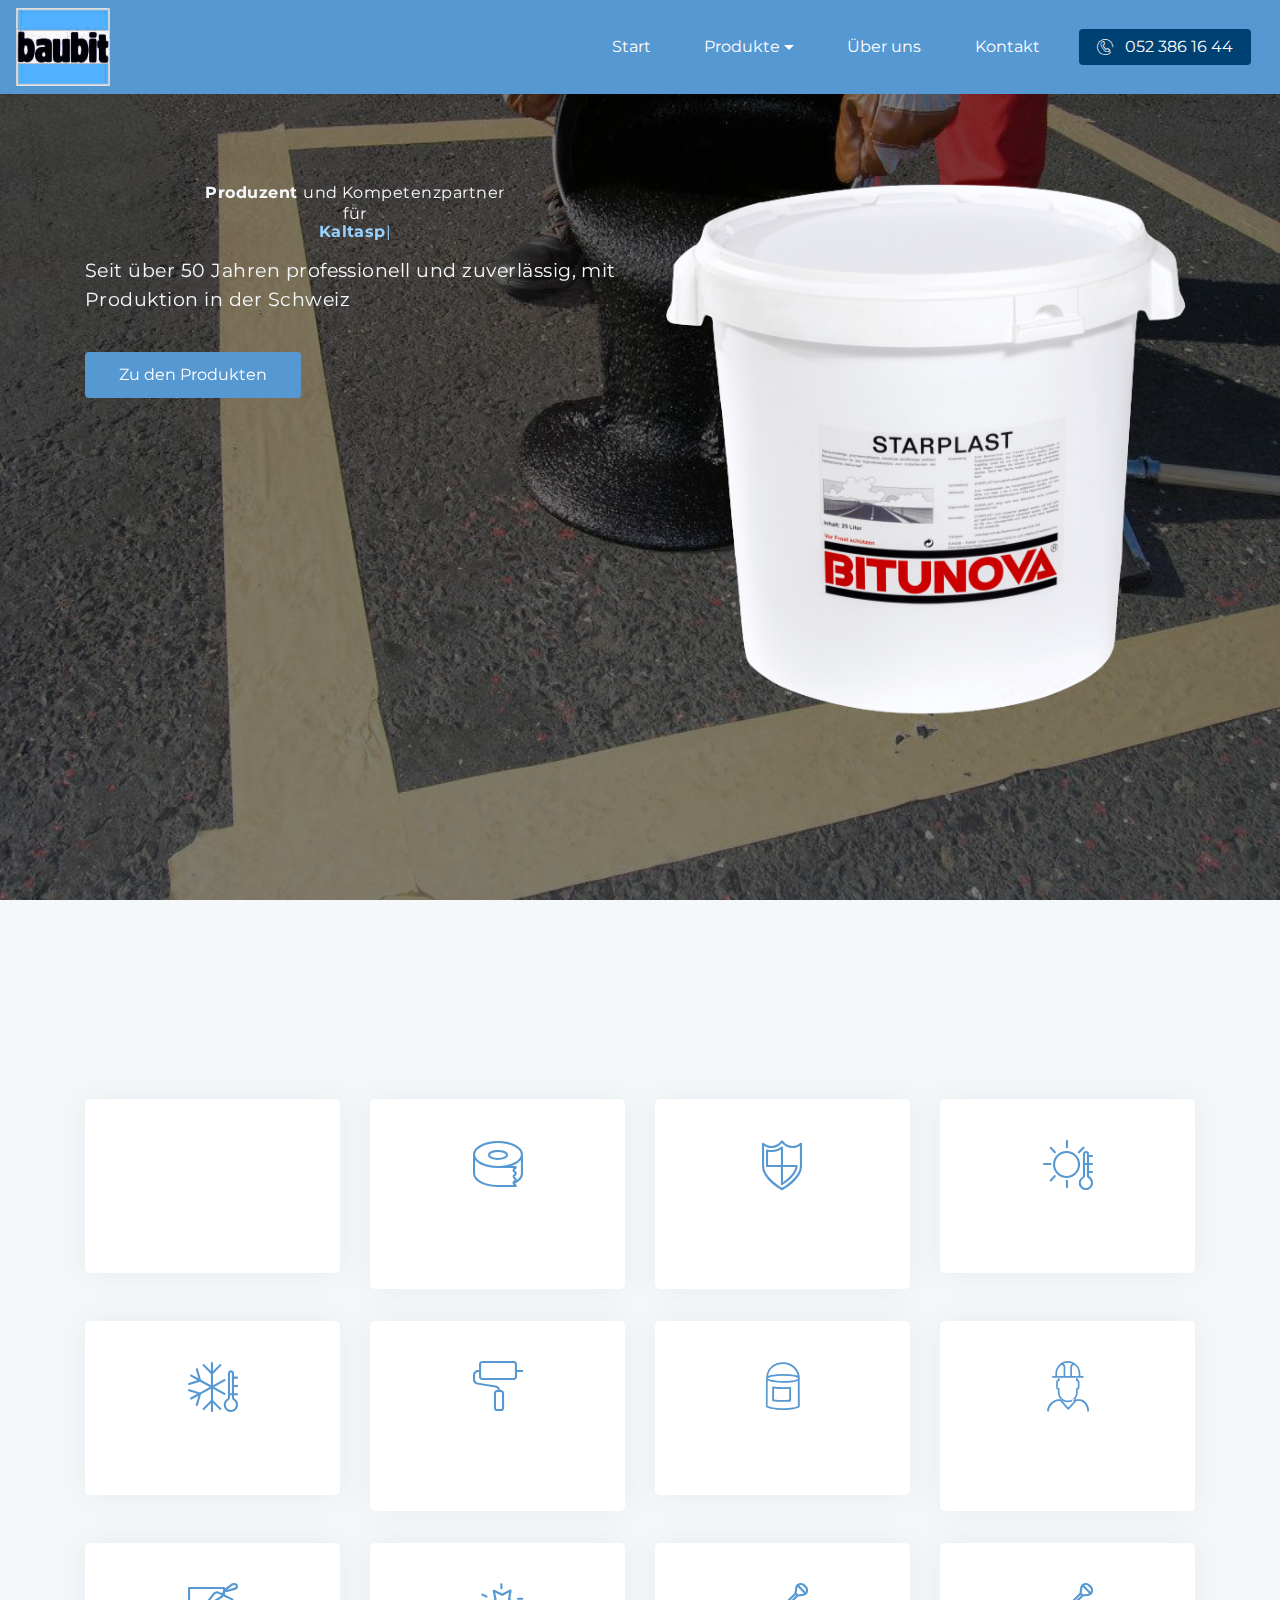
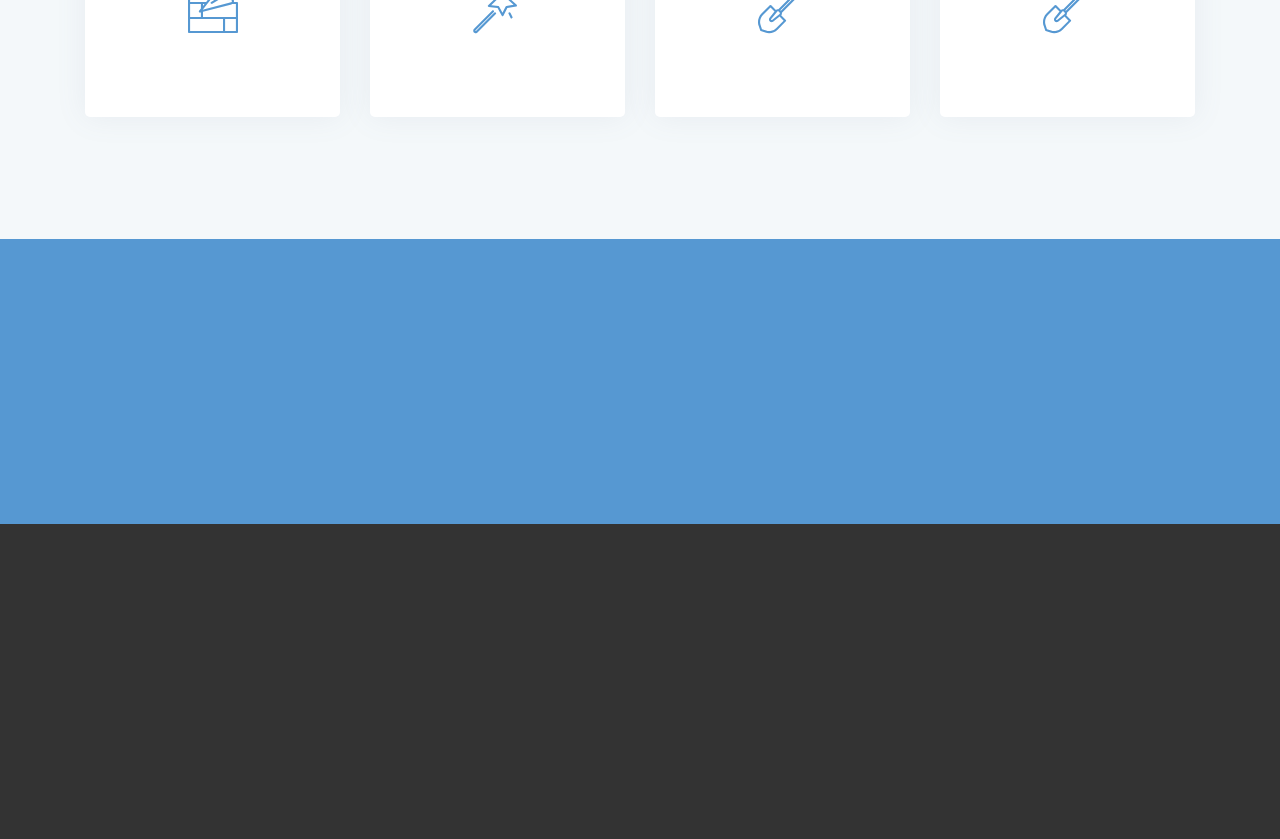
==== commit a51e079e: "create github pages" ====
--- a/index.html
+++ b/index.html
@@ -58,7 +58,7 @@
                 </li>
                 <li class="nav-item dropdown">
                     <a class="nav-link link text-white dropdown-toggle display-4" href="#" data-toggle="dropdown-submenu" aria-expanded="true">
-                        Produkte</a><div class="dropdown-menu"><a class="text-white dropdown-item display-4" href="#">Haftkleber</a><a class="text-white dropdown-item display-4" href="#" aria-expanded="false">Kantenkleber &amp; Fugenband</a><a class="text-white dropdown-item display-4" href="#" aria-expanded="false">Bitumenschlamm &amp; Randversiegelung</a><a class="text-white dropdown-item display-4" href="#" aria-expanded="false">Vergussmasse heiss</a><a class="text-white dropdown-item display-4" href="#" aria-expanded="false">Vergussmasse kalt</a><a class="text-white dropdown-item display-4" href="#" aria-expanded="false">Haftgrund &amp; Unterfüllprofile</a><a class="text-white dropdown-item display-4" href="#" aria-expanded="false">Kaltbelag &amp; Voranstrich</a><a class="text-white dropdown-item display-4" href="#" aria-expanded="false">Reparatur- &amp; Ausgleichsmörtel</a><a class="text-white dropdown-item display-4" href="#" aria-expanded="false">Pflastermörtel</a><a class="text-white dropdown-item display-4" href="#" aria-expanded="false">Reinigungs- und Trennmittel</a><a class="text-white dropdown-item display-4" href="#" aria-expanded="false">Geräte Mieten</a><a class="text-white dropdown-item display-4" href="#" aria-expanded="false">Geräte Kaufen</a></div>
+                        Produkte</a><div class="dropdown-menu"><a class="text-white dropdown-item display-4" href="page1.html">Haftkleber</a><a class="text-white dropdown-item display-4" href="#" aria-expanded="false">Kantenkleber &amp; Fugenband</a><a class="text-white dropdown-item display-4" href="#" aria-expanded="false">Bitumenschlamm &amp; Randversiegelung</a><a class="text-white dropdown-item display-4" href="#" aria-expanded="false">Vergussmasse heiss</a><a class="text-white dropdown-item display-4" href="#" aria-expanded="false">Vergussmasse kalt</a><a class="text-white dropdown-item display-4" href="#" aria-expanded="false">Haftgrund &amp; Unterfüllprofile</a><a class="text-white dropdown-item display-4" href="#" aria-expanded="false">Kaltbelag &amp; Voranstrich</a><a class="text-white dropdown-item display-4" href="#" aria-expanded="false">Reparatur- &amp; Ausgleichsmörtel</a><a class="text-white dropdown-item display-4" href="#" aria-expanded="false">Pflastermörtel</a><a class="text-white dropdown-item display-4" href="#" aria-expanded="false">Reinigungs- und Trennmittel</a><a class="text-white dropdown-item display-4" href="#" aria-expanded="false">Geräte Mieten</a><a class="text-white dropdown-item display-4" href="#" aria-expanded="false">Geräte Kaufen</a></div>
                 </li>
                 <li class="nav-item">
                     <a class="nav-link link text-white display-4" href="#">Über uns</a>
@@ -114,7 +114,7 @@
 			<div class="col-md-6 col-lg-3 row-item">
 				<div class="wrapper">
 					<div class="card-img pb-3 align-center">
-						<span class="mbr-iconfont icon54-v1-glue"></span>
+						<a href="page1.html"><span class="mbr-iconfont icon54-v1-glue"></span></a>
 					</div>
 					<h4 class="mbr-fonts-style mbr-card-title align-center display-7">Haftkleber</h4>
 				</div>
--- a/assets/socicon/css/styles.css
+++ b/assets/socicon/css/styles.css
@@ -1,15 +1,15 @@
 @charset "UTF-8";
 
 @font-face {
-  font-family: "socicon";
-  src:url("../fonts/socicon.eot");
-  src:url("../fonts/socicon.eot?#iefix") format("embedded-opentype"),
-    url("../fonts/socicon.woff") format("woff"),
-    url("../fonts/socicon.ttf") format("truetype"),
-    url("../fonts/socicon.svg#socicon") format("svg");
+  font-family: 'Socicon';
+  src:  url('../fonts/socicon.eot');
+  src:  url('../fonts/socicon.eot?#iefix') format('embedded-opentype'),
+    url('../fonts/socicon.woff2') format('woff2'),
+    url('../fonts/socicon.ttf') format('truetype'),
+    url('../fonts/socicon.woff') format('woff'),
+    url('../fonts/socicon.svg#socicon') format('svg');
   font-weight: normal;
   font-style: normal;
-
 }
 
 [data-icon]:before {
@@ -25,520 +25,909 @@
   -moz-osx-font-smoothing: grayscale;
 }
 
-[class^="socicon-"]:before,
-[class*=" socicon-"]:before {
-  font-family: "socicon" !important;
-  font-style: normal !important;
-  font-weight: normal !important;
-  font-variant: normal !important;
-  text-transform: none !important;
+[class^="socicon-"], [class*=" socicon-"] {
+  /* use !important to prevent issues with browser extensions that change fonts */
+  font-family: 'Socicon' !important;
   speak: none;
+  font-style: normal;
+  font-weight: normal;
+  font-variant: normal;
+  text-transform: none;
   line-height: 1;
+
+  /* Better Font Rendering =========== */
   -webkit-font-smoothing: antialiased;
   -moz-osx-font-smoothing: grayscale;
 }
 
-.socicon-modelmayhem:before {
+.socicon-eitaa:before {
+  content: "\e97c";
+}
+.socicon-soroush:before {
+  content: "\e97d";
+}
+.socicon-bale:before {
+  content: "\e97e";
+}
+.socicon-zazzle:before {
+  content: "\e97b";
+}
+.socicon-society6:before {
+  content: "\e97a";
+}
+.socicon-redbubble:before {
+  content: "\e979";
+}
+.socicon-avvo:before {
+  content: "\e978";
+}
+.socicon-stitcher:before {
+  content: "\e977";
+}
+.socicon-googlehangouts:before {
+  content: "\e974";
+}
+.socicon-dlive:before {
+  content: "\e975";
+}
+.socicon-vsco:before {
+  content: "\e976";
+}
+.socicon-flipboard:before {
+  content: "\e973";
+}
+.socicon-ubuntu:before {
+  content: "\e958";
+}
+.socicon-artstation:before {
+  content: "\e959";
+}
+.socicon-invision:before {
+  content: "\e95a";
+}
+.socicon-torial:before {
+  content: "\e95b";
+}
+.socicon-collectorz:before {
+  content: "\e95c";
+}
+.socicon-seenthis:before {
+  content: "\e95d";
+}
+.socicon-googleplaymusic:before {
+  content: "\e95e";
+}
+.socicon-debian:before {
+  content: "\e95f";
+}
+.socicon-filmfreeway:before {
+  content: "\e960";
+}
+.socicon-gnome:before {
+  content: "\e961";
+}
+.socicon-itchio:before {
+  content: "\e962";
+}
+.socicon-jamendo:before {
+  content: "\e963";
+}
+.socicon-mix:before {
+  content: "\e964";
+}
+.socicon-sharepoint:before {
+  content: "\e965";
+}
+.socicon-tinder:before {
+  content: "\e966";
+}
+.socicon-windguru:before {
+  content: "\e967";
+}
+.socicon-cdbaby:before {
+  content: "\e968";
+}
+.socicon-elementaryos:before {
+  content: "\e969";
+}
+.socicon-stage32:before {
+  content: "\e96a";
+}
+.socicon-tiktok:before {
+  content: "\e96b";
+}
+.socicon-gitter:before {
+  content: "\e96c";
+}
+.socicon-letterboxd:before {
+  content: "\e96d";
+}
+.socicon-threema:before {
+  content: "\e96e";
+}
+.socicon-splice:before {
+  content: "\e96f";
+}
+.socicon-metapop:before {
+  content: "\e970";
+}
+.socicon-naver:before {
+  content: "\e971";
+}
+.socicon-remote:before {
+  content: "\e972";
+}
+.socicon-internet:before {
+  content: "\e957";
+}
+.socicon-moddb:before {
+  content: "\e94b";
+}
+.socicon-indiedb:before {
+  content: "\e94c";
+}
+.socicon-traxsource:before {
+  content: "\e94d";
+}
+.socicon-gamefor:before {
+  content: "\e94e";
+}
+.socicon-pixiv:before {
+  content: "\e94f";
+}
+.socicon-myanimelist:before {
+  content: "\e950";
+}
+.socicon-blackberry:before {
+  content: "\e951";
+}
+.socicon-wickr:before {
+  content: "\e952";
+}
+.socicon-spip:before {
+  content: "\e953";
+}
+.socicon-napster:before {
+  content: "\e954";
+}
+.socicon-beatport:before {
+  content: "\e955";
+}
+.socicon-hackerone:before {
+  content: "\e956";
+}
+.socicon-hackernews:before {
+  content: "\e946";
+}
+.socicon-smashwords:before {
+  content: "\e947";
+}
+.socicon-kobo:before {
+  content: "\e948";
+}
+.socicon-bookbub:before {
+  content: "\e949";
+}
+.socicon-mailru:before {
+  content: "\e94a";
+}
+.socicon-gitlab:before {
+  content: "\e945";
+}
+.socicon-instructables:before {
+  content: "\e944";
+}
+.socicon-portfolio:before {
+  content: "\e943";
+}
+.socicon-codered:before {
+  content: "\e940";
+}
+.socicon-origin:before {
+  content: "\e941";
+}
+.socicon-nextdoor:before {
+  content: "\e942";
+}
+.socicon-udemy:before {
+  content: "\e93f";
+}
+.socicon-livemaster:before {
+  content: "\e93e";
+}
+.socicon-crunchbase:before {
+  content: "\e93b";
+}
+.socicon-homefy:before {
+  content: "\e93c";
+}
+.socicon-calendly:before {
+  content: "\e93d";
+}
+.socicon-realtor:before {
+  content: "\e90f";
+}
+.socicon-tidal:before {
+  content: "\e910";
+}
+.socicon-qobuz:before {
+  content: "\e911";
+}
+.socicon-natgeo:before {
+  content: "\e912";
+}
+.socicon-mastodon:before {
+  content: "\e913";
+}
+.socicon-unsplash:before {
+  content: "\e914";
+}
+.socicon-homeadvisor:before {
+  content: "\e915";
+}
+.socicon-angieslist:before {
+  content: "\e916";
+}
+.socicon-codepen:before {
+  content: "\e917";
+}
+.socicon-slack:before {
+  content: "\e918";
+}
+.socicon-openaigym:before {
+  content: "\e919";
+}
+.socicon-logmein:before {
+  content: "\e91a";
+}
+.socicon-fiverr:before {
+  content: "\e91b";
+}
+.socicon-gotomeeting:before {
+  content: "\e91c";
+}
+.socicon-aliexpress:before {
+  content: "\e91d";
+}
+.socicon-guru:before {
+  content: "\e91e";
+}
+.socicon-appstore:before {
+  content: "\e91f";
+}
+.socicon-homes:before {
+  content: "\e920";
+}
+.socicon-zoom:before {
+  content: "\e921";
+}
+.socicon-alibaba:before {
+  content: "\e922";
+}
+.socicon-craigslist:before {
+  content: "\e923";
+}
+.socicon-wix:before {
+  content: "\e924";
+}
+.socicon-redfin:before {
+  content: "\e925";
+}
+.socicon-googlecalendar:before {
+  content: "\e926";
+}
+.socicon-shopify:before {
+  content: "\e927";
+}
+.socicon-freelancer:before {
+  content: "\e928";
+}
+.socicon-seedrs:before {
+  content: "\e929";
+}
+.socicon-bing:before {
+  content: "\e92a";
+}
+.socicon-doodle:before {
+  content: "\e92b";
+}
+.socicon-bonanza:before {
+  content: "\e92c";
+}
+.socicon-squarespace:before {
+  content: "\e92d";
+}
+.socicon-toptal:before {
+  content: "\e92e";
+}
+.socicon-gust:before {
+  content: "\e92f";
+}
+.socicon-ask:before {
+  content: "\e930";
+}
+.socicon-trulia:before {
+  content: "\e931";
+}
+.socicon-loomly:before {
+  content: "\e932";
+}
+.socicon-ghost:before {
+  content: "\e933";
+}
+.socicon-upwork:before {
+  content: "\e934";
+}
+.socicon-fundable:before {
+  content: "\e935";
+}
+.socicon-booking:before {
+  content: "\e936";
+}
+.socicon-googlemaps:before {
+  content: "\e937";
+}
+.socicon-zillow:before {
+  content: "\e938";
+}
+.socicon-niconico:before {
+  content: "\e939";
+}
+.socicon-toneden:before {
+  content: "\e93a";
+}
+.socicon-augment:before {
+  content: "\e908";
+}
+.socicon-bitbucket:before {
+  content: "\e909";
+}
+.socicon-fyuse:before {
+  content: "\e90a";
+}
+.socicon-yt-gaming:before {
+  content: "\e90b";
+}
+.socicon-sketchfab:before {
+  content: "\e90c";
+}
+.socicon-mobcrush:before {
+  content: "\e90d";
+}
+.socicon-microsoft:before {
+  content: "\e90e";
+}
+.socicon-pandora:before {
+  content: "\e907";
+}
+.socicon-messenger:before {
+  content: "\e906";
+}
+.socicon-gamewisp:before {
+  content: "\e905";
+}
+.socicon-bloglovin:before {
+  content: "\e904";
+}
+.socicon-tunein:before {
+  content: "\e903";
+}
+.socicon-gamejolt:before {
+  content: "\e901";
+}
+.socicon-trello:before {
+  content: "\e902";
+}
+.socicon-spreadshirt:before {
+  content: "\e900";
+}
+.socicon-500px:before {
   content: "\e000";
 }
-.socicon-mixcloud:before {
+.socicon-8tracks:before {
   content: "\e001";
 }
+.socicon-airbnb:before {
+  content: "\e002";
+}
+.socicon-alliance:before {
+  content: "\e003";
+}
+.socicon-amazon:before {
+  content: "\e004";
+}
+.socicon-amplement:before {
+  content: "\e005";
+}
+.socicon-android:before {
+  content: "\e006";
+}
+.socicon-angellist:before {
+  content: "\e007";
+}
+.socicon-apple:before {
+  content: "\e008";
+}
+.socicon-appnet:before {
+  content: "\e009";
+}
+.socicon-baidu:before {
+  content: "\e00a";
+}
+.socicon-bandcamp:before {
+  content: "\e00b";
+}
+.socicon-battlenet:before {
+  content: "\e00c";
+}
+.socicon-mixer:before {
+  content: "\e00d";
+}
+.socicon-bebee:before {
+  content: "\e00e";
+}
+.socicon-bebo:before {
+  content: "\e00f";
+}
+.socicon-behance:before {
+  content: "\e010";
+}
+.socicon-blizzard:before {
+  content: "\e011";
+}
+.socicon-blogger:before {
+  content: "\e012";
+}
+.socicon-buffer:before {
+  content: "\e013";
+}
+.socicon-chrome:before {
+  content: "\e014";
+}
+.socicon-coderwall:before {
+  content: "\e015";
+}
+.socicon-curse:before {
+  content: "\e016";
+}
+.socicon-dailymotion:before {
+  content: "\e017";
+}
+.socicon-deezer:before {
+  content: "\e018";
+}
+.socicon-delicious:before {
+  content: "\e019";
+}
+.socicon-deviantart:before {
+  content: "\e01a";
+}
+.socicon-diablo:before {
+  content: "\e01b";
+}
+.socicon-digg:before {
+  content: "\e01c";
+}
+.socicon-discord:before {
+  content: "\e01d";
+}
+.socicon-disqus:before {
+  content: "\e01e";
+}
+.socicon-douban:before {
+  content: "\e01f";
+}
+.socicon-draugiem:before {
+  content: "\e020";
+}
+.socicon-dribbble:before {
+  content: "\e021";
+}
 .socicon-drupal:before {
-  content: "\e002";
-}
-.socicon-swarm:before {
-  content: "\e003";
-}
-.socicon-istock:before {
-  content: "\e004";
-}
-.socicon-yammer:before {
-  content: "\e005";
+  content: "\e022";
+}
+.socicon-ebay:before {
+  content: "\e023";
 }
 .socicon-ello:before {
-  content: "\e006";
-}
-.socicon-stackoverflow:before {
-  content: "\e007";
-}
-.socicon-persona:before {
-  content: "\e008";
-}
-.socicon-triplej:before {
-  content: "\e009";
-}
-.socicon-houzz:before {
-  content: "\e00a";
-}
-.socicon-rss:before {
-  content: "\e00b";
-}
-.socicon-paypal:before {
-  content: "\e00c";
-}
-.socicon-odnoklassniki:before {
-  content: "\e00d";
-}
-.socicon-airbnb:before {
-  content: "\e00e";
-}
-.socicon-periscope:before {
-  content: "\e00f";
-}
-.socicon-outlook:before {
-  content: "\e010";
-}
-.socicon-coderwall:before {
-  content: "\e011";
-}
-.socicon-tripadvisor:before {
-  content: "\e012";
-}
-.socicon-appnet:before {
-  content: "\e013";
-}
-.socicon-goodreads:before {
-  content: "\e014";
-}
-.socicon-tripit:before {
-  content: "\e015";
-}
-.socicon-lanyrd:before {
-  content: "\e016";
-}
-.socicon-slideshare:before {
-  content: "\e017";
-}
-.socicon-buffer:before {
-  content: "\e018";
-}
-.socicon-disqus:before {
-  content: "\e019";
-}
-.socicon-vkontakte:before {
-  content: "\e01a";
-}
-.socicon-whatsapp:before {
-  content: "\e01b";
-}
-.socicon-patreon:before {
-  content: "\e01c";
-}
-.socicon-storehouse:before {
-  content: "\e01d";
-}
-.socicon-pocket:before {
-  content: "\e01e";
-}
-.socicon-mail:before {
-  content: "\e01f";
-}
-.socicon-blogger:before {
-  content: "\e020";
-}
-.socicon-technorati:before {
-  content: "\e021";
-}
-.socicon-reddit:before {
-  content: "\e022";
-}
-.socicon-dribbble:before {
-  content: "\e023";
-}
-.socicon-stumbleupon:before {
   content: "\e024";
 }
-.socicon-digg:before {
+.socicon-endomodo:before {
   content: "\e025";
 }
 .socicon-envato:before {
   content: "\e026";
 }
-.socicon-behance:before {
+.socicon-etsy:before {
   content: "\e027";
 }
-.socicon-delicious:before {
+.socicon-facebook:before {
   content: "\e028";
 }
-.socicon-deviantart:before {
+.socicon-feedburner:before {
   content: "\e029";
 }
+.socicon-filmweb:before {
+  content: "\e02a";
+}
+.socicon-firefox:before {
+  content: "\e02b";
+}
+.socicon-flattr:before {
+  content: "\e02c";
+}
+.socicon-flickr:before {
+  content: "\e02d";
+}
+.socicon-formulr:before {
+  content: "\e02e";
+}
 .socicon-forrst:before {
-  content: "\e02a";
+  content: "\e02f";
+}
+.socicon-foursquare:before {
+  content: "\e030";
+}
+.socicon-friendfeed:before {
+  content: "\e031";
+}
+.socicon-github:before {
+  content: "\e032";
+}
+.socicon-goodreads:before {
+  content: "\e033";
+}
+.socicon-google:before {
+  content: "\e034";
+}
+.socicon-googlescholar:before {
+  content: "\e035";
+}
+.socicon-googlegroups:before {
+  content: "\e036";
+}
+.socicon-googlephotos:before {
+  content: "\e037";
+}
+.socicon-googleplus:before {
+  content: "\e038";
+}
+.socicon-grooveshark:before {
+  content: "\e039";
+}
+.socicon-hackerrank:before {
+  content: "\e03a";
+}
+.socicon-hearthstone:before {
+  content: "\e03b";
+}
+.socicon-hellocoton:before {
+  content: "\e03c";
+}
+.socicon-heroes:before {
+  content: "\e03d";
+}
+.socicon-smashcast:before {
+  content: "\e03e";
+}
+.socicon-horde:before {
+  content: "\e03f";
+}
+.socicon-houzz:before {
+  content: "\e040";
+}
+.socicon-icq:before {
+  content: "\e041";
+}
+.socicon-identica:before {
+  content: "\e042";
+}
+.socicon-imdb:before {
+  content: "\e043";
+}
+.socicon-instagram:before {
+  content: "\e044";
+}
+.socicon-issuu:before {
+  content: "\e045";
+}
+.socicon-istock:before {
+  content: "\e046";
+}
+.socicon-itunes:before {
+  content: "\e047";
+}
+.socicon-keybase:before {
+  content: "\e048";
+}
+.socicon-lanyrd:before {
+  content: "\e049";
+}
+.socicon-lastfm:before {
+  content: "\e04a";
+}
+.socicon-line:before {
+  content: "\e04b";
+}
+.socicon-linkedin:before {
+  content: "\e04c";
+}
+.socicon-livejournal:before {
+  content: "\e04d";
+}
+.socicon-lyft:before {
+  content: "\e04e";
+}
+.socicon-macos:before {
+  content: "\e04f";
+}
+.socicon-mail:before {
+  content: "\e050";
+}
+.socicon-medium:before {
+  content: "\e051";
+}
+.socicon-meetup:before {
+  content: "\e052";
+}
+.socicon-mixcloud:before {
+  content: "\e053";
+}
+.socicon-modelmayhem:before {
+  content: "\e054";
+}
+.socicon-mumble:before {
+  content: "\e055";
+}
+.socicon-myspace:before {
+  content: "\e056";
+}
+.socicon-newsvine:before {
+  content: "\e057";
+}
+.socicon-nintendo:before {
+  content: "\e058";
+}
+.socicon-npm:before {
+  content: "\e059";
+}
+.socicon-odnoklassniki:before {
+  content: "\e05a";
+}
+.socicon-openid:before {
+  content: "\e05b";
+}
+.socicon-opera:before {
+  content: "\e05c";
+}
+.socicon-outlook:before {
+  content: "\e05d";
+}
+.socicon-overwatch:before {
+  content: "\e05e";
+}
+.socicon-patreon:before {
+  content: "\e05f";
+}
+.socicon-paypal:before {
+  content: "\e060";
+}
+.socicon-periscope:before {
+  content: "\e061";
+}
+.socicon-persona:before {
+  content: "\e062";
+}
+.socicon-pinterest:before {
+  content: "\e063";
 }
 .socicon-play:before {
-  content: "\e02b";
+  content: "\e064";
+}
+.socicon-player:before {
+  content: "\e065";
+}
+.socicon-playstation:before {
+  content: "\e066";
+}
+.socicon-pocket:before {
+  content: "\e067";
+}
+.socicon-qq:before {
+  content: "\e068";
+}
+.socicon-quora:before {
+  content: "\e069";
+}
+.socicon-raidcall:before {
+  content: "\e06a";
+}
+.socicon-ravelry:before {
+  content: "\e06b";
+}
+.socicon-reddit:before {
+  content: "\e06c";
+}
+.socicon-renren:before {
+  content: "\e06d";
+}
+.socicon-researchgate:before {
+  content: "\e06e";
+}
+.socicon-residentadvisor:before {
+  content: "\e06f";
+}
+.socicon-reverbnation:before {
+  content: "\e070";
+}
+.socicon-rss:before {
+  content: "\e071";
+}
+.socicon-sharethis:before {
+  content: "\e072";
+}
+.socicon-skype:before {
+  content: "\e073";
+}
+.socicon-slideshare:before {
+  content: "\e074";
+}
+.socicon-smugmug:before {
+  content: "\e075";
+}
+.socicon-snapchat:before {
+  content: "\e076";
+}
+.socicon-songkick:before {
+  content: "\e077";
+}
+.socicon-soundcloud:before {
+  content: "\e078";
+}
+.socicon-spotify:before {
+  content: "\e079";
+}
+.socicon-stackexchange:before {
+  content: "\e07a";
+}
+.socicon-stackoverflow:before {
+  content: "\e07b";
+}
+.socicon-starcraft:before {
+  content: "\e07c";
+}
+.socicon-stayfriends:before {
+  content: "\e07d";
+}
+.socicon-steam:before {
+  content: "\e07e";
+}
+.socicon-storehouse:before {
+  content: "\e07f";
+}
+.socicon-strava:before {
+  content: "\e080";
+}
+.socicon-streamjar:before {
+  content: "\e081";
+}
+.socicon-stumbleupon:before {
+  content: "\e082";
+}
+.socicon-swarm:before {
+  content: "\e083";
+}
+.socicon-teamspeak:before {
+  content: "\e084";
+}
+.socicon-teamviewer:before {
+  content: "\e085";
+}
+.socicon-technorati:before {
+  content: "\e086";
+}
+.socicon-telegram:before {
+  content: "\e087";
+}
+.socicon-tripadvisor:before {
+  content: "\e088";
+}
+.socicon-tripit:before {
+  content: "\e089";
+}
+.socicon-triplej:before {
+  content: "\e08a";
+}
+.socicon-tumblr:before {
+  content: "\e08b";
+}
+.socicon-twitch:before {
+  content: "\e08c";
+}
+.socicon-twitter:before {
+  content: "\e08d";
+}
+.socicon-uber:before {
+  content: "\e08e";
+}
+.socicon-ventrilo:before {
+  content: "\e08f";
+}
+.socicon-viadeo:before {
+  content: "\e090";
+}
+.socicon-viber:before {
+  content: "\e091";
+}
+.socicon-viewbug:before {
+  content: "\e092";
+}
+.socicon-vimeo:before {
+  content: "\e093";
+}
+.socicon-vine:before {
+  content: "\e094";
+}
+.socicon-vkontakte:before {
+  content: "\e095";
+}
+.socicon-warcraft:before {
+  content: "\e096";
+}
+.socicon-wechat:before {
+  content: "\e097";
+}
+.socicon-weibo:before {
+  content: "\e098";
+}
+.socicon-whatsapp:before {
+  content: "\e099";
+}
+.socicon-wikipedia:before {
+  content: "\e09a";
+}
+.socicon-windows:before {
+  content: "\e09b";
+}
+.socicon-wordpress:before {
+  content: "\e09c";
+}
+.socicon-wykop:before {
+  content: "\e09d";
+}
+.socicon-xbox:before {
+  content: "\e09e";
+}
+.socicon-xing:before {
+  content: "\e09f";
+}
+.socicon-yahoo:before {
+  content: "\e0a0";
+}
+.socicon-yammer:before {
+  content: "\e0a1";
+}
+.socicon-yandex:before {
+  content: "\e0a2";
+}
+.socicon-yelp:before {
+  content: "\e0a3";
+}
+.socicon-younow:before {
+  content: "\e0a4";
+}
+.socicon-youtube:before {
+  content: "\e0a5";
+}
+.socicon-zapier:before {
+  content: "\e0a6";
 }
 .socicon-zerply:before {
-  content: "\e02c";
-}
-.socicon-wikipedia:before {
-  content: "\e02d";
-}
-.socicon-apple:before {
-  content: "\e02e";
-}
-.socicon-flattr:before {
-  content: "\e02f";
-}
-.socicon-github:before {
-  content: "\e030";
-}
-.socicon-renren:before {
-  content: "\e031";
-}
-.socicon-friendfeed:before {
-  content: "\e032";
-}
-.socicon-newsvine:before {
-  content: "\e033";
-}
-.socicon-identica:before {
-  content: "\e034";
-}
-.socicon-bebo:before {
-  content: "\e035";
+  content: "\e0a7";
+}
+.socicon-zomato:before {
+  content: "\e0a8";
 }
 .socicon-zynga:before {
-  content: "\e036";
-}
-.socicon-steam:before {
-  content: "\e037";
-}
-.socicon-xbox:before {
-  content: "\e038";
-}
-.socicon-windows:before {
-  content: "\e039";
-}
-.socicon-qq:before {
-  content: "\e03a";
-}
-.socicon-douban:before {
-  content: "\e03b";
-}
-.socicon-meetup:before {
-  content: "\e03c";
-}
-.socicon-playstation:before {
-  content: "\e03d";
-}
-.socicon-android:before {
-  content: "\e03e";
-}
-.socicon-snapchat:before {
-  content: "\e03f";
-}
-.socicon-twitter:before {
-  content: "\e040";
-}
-.socicon-facebook:before {
-  content: "\e041";
-}
-.socicon-googleplus:before {
-  content: "\e042";
-}
-.socicon-pinterest:before {
-  content: "\e043";
-}
-.socicon-foursquare:before {
-  content: "\e044";
-}
-.socicon-yahoo:before {
-  content: "\e045";
-}
-.socicon-skype:before {
-  content: "\e046";
-}
-.socicon-yelp:before {
-  content: "\e047";
-}
-.socicon-feedburner:before {
-  content: "\e048";
-}
-.socicon-linkedin:before {
-  content: "\e049";
-}
-.socicon-viadeo:before {
-  content: "\e04a";
-}
-.socicon-xing:before {
-  content: "\e04b";
-}
-.socicon-myspace:before {
-  content: "\e04c";
-}
-.socicon-soundcloud:before {
-  content: "\e04d";
-}
-.socicon-spotify:before {
-  content: "\e04e";
-}
-.socicon-grooveshark:before {
-  content: "\e04f";
-}
-.socicon-lastfm:before {
-  content: "\e050";
-}
-.socicon-youtube:before {
-  content: "\e051";
-}
-.socicon-vimeo:before {
-  content: "\e052";
-}
-.socicon-dailymotion:before {
-  content: "\e053";
-}
-.socicon-vine:before {
-  content: "\e054";
-}
-.socicon-flickr:before {
-  content: "\e055";
-}
-.socicon-500px:before {
-  content: "\e056";
-}
-.socicon-wordpress:before {
-  content: "\e058";
-}
-.socicon-tumblr:before {
-  content: "\e059";
-}
-.socicon-twitch:before {
-  content: "\e05a";
-}
-.socicon-8tracks:before {
-  content: "\e05b";
-}
-.socicon-amazon:before {
-  content: "\e05c";
-}
-.socicon-icq:before {
-  content: "\e05d";
-}
-.socicon-smugmug:before {
-  content: "\e05e";
-}
-.socicon-ravelry:before {
-  content: "\e05f";
-}
-.socicon-weibo:before {
-  content: "\e060";
-}
-.socicon-baidu:before {
-  content: "\e061";
-}
-.socicon-angellist:before {
-  content: "\e062";
-}
-.socicon-ebay:before {
-  content: "\e063";
-}
-.socicon-imdb:before {
-  content: "\e064";
-}
-.socicon-stayfriends:before {
-  content: "\e065";
-}
-.socicon-residentadvisor:before {
-  content: "\e066";
-}
-.socicon-google:before {
-  content: "\e067";
-}
-.socicon-yandex:before {
-  content: "\e068";
-}
-.socicon-sharethis:before {
-  content: "\e069";
-}
-.socicon-bandcamp:before {
-  content: "\e06a";
-}
-.socicon-itunes:before {
-  content: "\e06b";
-}
-.socicon-deezer:before {
-  content: "\e06c";
-}
-.socicon-telegram:before {
-  content: "\e06e";
-}
-.socicon-openid:before {
-  content: "\e06f";
-}
-.socicon-amplement:before {
-  content: "\e070";
-}
-.socicon-viber:before {
-  content: "\e071";
-}
-.socicon-zomato:before {
-  content: "\e072";
-}
-.socicon-draugiem:before {
-  content: "\e074";
-}
-.socicon-endomodo:before {
-  content: "\e075";
-}
-.socicon-filmweb:before {
-  content: "\e076";
-}
-.socicon-stackexchange:before {
-  content: "\e077";
-}
-.socicon-wykop:before {
-  content: "\e078";
-}
-.socicon-teamspeak:before {
-  content: "\e079";
-}
-.socicon-teamviewer:before {
-  content: "\e07a";
-}
-.socicon-ventrilo:before {
-  content: "\e07b";
-}
-.socicon-younow:before {
-  content: "\e07c";
-}
-.socicon-raidcall:before {
-  content: "\e07d";
-}
-.socicon-mumble:before {
-  content: "\e07e";
-}
-.socicon-medium:before {
-  content: "\e06d";
-}
-.socicon-bebee:before {
-  content: "\e07f";
-}
-.socicon-hitbox:before {
-  content: "\e080";
-}
-.socicon-reverbnation:before {
-  content: "\e081";
-}
-.socicon-formulr:before {
-  content: "\e082";
-}
-.socicon-instagram:before {
-  content: "\e057";
-}
-.socicon-battlenet:before {
-  content: "\e083";
-}
-.socicon-chrome:before {
-  content: "\e084";
-}
-.socicon-discord:before {
-  content: "\e086";
-}
-.socicon-issuu:before {
-  content: "\e087";
-}
-.socicon-macos:before {
-  content: "\e088";
-}
-.socicon-firefox:before {
-  content: "\e089";
-}
-.socicon-opera:before {
-  content: "\e08d";
-}
-.socicon-keybase:before {
-  content: "\e090";
-}
-.socicon-alliance:before {
-  content: "\e091";
-}
-.socicon-livejournal:before {
-  content: "\e092";
-}
-.socicon-googlephotos:before {
-  content: "\e093";
-}
-.socicon-horde:before {
-  content: "\e094";
-}
-.socicon-etsy:before {
-  content: "\e095";
-}
-.socicon-zapier:before {
-  content: "\e096";
-}
-.socicon-google-scholar:before {
-  content: "\e097";
-}
-.socicon-researchgate:before {
-  content: "\e098";
-}
-.socicon-wechat:before {
-  content: "\e099";
-}
-.socicon-strava:before {
-  content: "\e09a";
-}
-.socicon-line:before {
-  content: "\e09b";
-}
-.socicon-lyft:before {
-  content: "\e09c";
-}
-.socicon-uber:before {
-  content: "\e09d";
-}
-.socicon-songkick:before {
-  content: "\e09e";
-}
-.socicon-viewbug:before {
-  content: "\e09f";
-}
-.socicon-googlegroups:before {
-  content: "\e0a0";
-}
-.socicon-quora:before {
-  content: "\e073";
-}
-.socicon-diablo:before {
-  content: "\e085";
-}
-.socicon-blizzard:before {
-  content: "\e0a1";
-}
-.socicon-hearthstone:before {
-  content: "\e08b";
-}
-.socicon-heroes:before {
-  content: "\e08a";
-}
-.socicon-overwatch:before {
-  content: "\e08c";
-}
-.socicon-warcraft:before {
-  content: "\e08e";
-}
-.socicon-starcraft:before {
-  content: "\e08f";
-}
-.socicon-beam:before {
-  content: "\e0a2";
-}
-.socicon-curse:before {
-  content: "\e0a3";
-}
-.socicon-player:before {
-  content: "\e0a4";
-}
-.socicon-streamjar:before {
-  content: "\e0a5";
-}
-.socicon-nintendo:before {
-  content: "\e0a6";
-}
-.socicon-hellocoton:before {
-  content: "\e0a7";
-}
+  content: "\e0a9";
+}
--- a/assets/mobirise/css/mbr-additional.css
+++ b/assets/mobirise/css/mbr-additional.css
@@ -2912,77 +2912,152 @@
   display: none; }
 
 /*# sourceMappingURL=style.css.map */
+@primaryColor: #5698d2;
+@secondaryColor: #5698d2;
+@successColor: #97d1ff;
+@infoColor: #004174;
+@warningColor: #C1C1C1;
+@dangerColor: #444444;
+@mainFont: Montserrat;
+@display1Font: 'Montserrat', sans-serif;
+@display1Size: 3;
+@display2Font: 'Montserrat', sans-serif;
+@display2Size: 1.8;
+@display5Font: 'Montserrat', sans-serif;
+@display5Size: 1.2;
+@display7Font: 'Montserrat', sans-serif;
+@display7Size: 1;
+@display4Font: 'Montserrat', sans-serif;
+@display4Size: 1;
+@isRoundedButtons: false;
+@isAnimatedOnScroll: true;
+@isScrollToTopButton: true;
+@arrowColor: #5698d2;
+@isPublish: true;
+
 .cid-rR91F9csyk {
-  padding-top: 120px;
-  padding-bottom: 90px;
-  background-color: #ffffff;
-}
-.cid-rR91F9csyk .main-row {
+@paddingTop: 6;
+@paddingBottom: 6;
+@showTitle: true;
+@showSubtitle: true;
+@showButtons: false;
+@cardText: false;
+@cardBg: #333333;
+@tableText: true;
+@reverseContent: false;
+@uname__12: "file:///C:/Users/delvi/AppData/Local/Mobirise.com/Mobirise/facebook_0040delvita_002enet/addons/businessm4/components/features16/../_images/background8.jpg";
+@uname__13: true;
+@uname__14: #ffffff;
+@bg-value: #ffffff;
+@bg-type: "color";
+@bg-color-value: #ffffff;
+@bg-parallax: false;
+@gradientBg: false;
+@color2: #1ec5bf;
+@overlay: true;
+@overlayColor: #ffffff;
+@overlayColor2: #ffffff;
+@overlayOpacity: 0.8;
+
+padding-top: (@paddingTop * 20px);
+padding-bottom: (@paddingBottom * 15px);
+& when (@bg-type = 'color') {
+  background-color: @bg-value;
+  & when (@gradientBg) {
+    background: linear-gradient(90deg, @bg-value, @color2);
+  }
+}
+& when (@bg-type = 'image') {
+  background-image: url(../../../@bg-value);
+}
+.main-row {
   -webkit-justify-content: space-between;
   justify-content: space-between;
-  -webkit-flex-direction: row-reverse;
-  -ms-flex-direction: row-reverse;
-}
-.cid-rR91F9csyk .section-text {
+  & when (@reverseContent) {
+    -webkit-flex-direction: row-reverse;
+    -ms-flex-direction: row-reverse;
+  }
+}
+.section-text {
   color: #333333;
 }
-.cid-rR91F9csyk .mbr-overlay {
-  background: linear-gradient(90deg, #ffffff, #ffffff);
-}
-.cid-rR91F9csyk .text-block {
+.mbr-overlay {
+  background: linear-gradient(90deg, @overlayColor, @overlayColor2);
+}
+.text-block {
   padding-left: 0;
-  padding-right: 0;
-  padding-left: 1.5rem;
-}
-.cid-rR91F9csyk .mbr-section-btn {
+  & when (@reverseContent) {
+    padding-right: 0;
+    padding-left: 1.5rem;
+  }
+}
+.mbr-section-btn {
   margin-left: -0.8rem;
 }
-.cid-rR91F9csyk .mbr-figure {
-  background: #333333;
+.mbr-figure {
+  background: @cardBg;
   overflow: hidden;
   border-radius: .25rem;
   box-shadow: 0px 0px 30px rgba(115, 128, 157, 0.1);
   padding: 0 !important;
-}
-.cid-rR91F9csyk .mbr-figure .card-text {
-  padding: 2rem;
-}
-.cid-rR91F9csyk .counter-container {
+  & .card-text {
+    padding: 2rem;
+  }
+}
+.counter-container {
   color: #767676;
   padding-top: 1rem;
-}
-.cid-rR91F9csyk .counter-container ul {
-  margin-bottom: 0;
-  padding-left: 1.5rem;
-}
-.cid-rR91F9csyk .counter-container ul li {
-  margin-bottom: 1rem;
-  list-style: none;
-}
-.cid-rR91F9csyk .counter-container ul li:before {
-  font-family: MobiriseIcons !important;
-  content: '\e966';
-  position: absolute;
-  left: 0px;
-  padding-top: 2px;
-  display: inline-block;
-  text-align: center;
-  margin: 4px 10px;
-  line-height: 10px;
-  transition: all .2s;
-  width: 16px;
-  height: 16px;
-  font-size: 16px !important;
-  font-weight: 500;
-  background: none;
-  color: #005fa9;
+  ul {
+    margin-bottom: 0;
+    padding-left: 1.5rem;
+    li {
+      margin-bottom: 1rem;
+      & when (@stylizedCounters) {
+        list-style: none;
+        &:before {
+          font-family: MobiriseIcons !important;
+          content: '\e966';
+          position: absolute;
+          left: 0px;
+          padding-top: 2px;
+          display: inline-block;
+          text-align: center;
+          margin: 4px 10px;
+          line-height: 10px;
+          transition: all .2s;
+          width: 16px;
+          height: 16px;
+          font-size: 16px !important;
+          font-weight: 500;
+          background: none;
+          color: @counterColor;
+        }
+      }
+    }
+  }
 }
 @media (max-width: 767px) {
-  .cid-rR91F9csyk .mbr-text {
+  .mbr-text {
     text-align: center;
   }
 }
-.cid-rJrnICzHxX .dropdown-item:before {
+}
+
+.cid-rJrnICzHxX {
+@showLogo: true;
+@logoSize: 4.9;
+@showBrand: false;
+@showItems: true;
+@showIcons: false;
+@iconsAmount: "3";
+@showButtons: true;
+@sticky: true;
+@collapsed: false;
+@transparent: false;
+@hamburgerColor: #ffffff;
+@menuBgColor: #5698d2;
+
+.dropdown-item:before {
   font-family: MobiriseIcons !important;
   content: '\e966';
   display: inline-block;
@@ -3000,22 +3075,19 @@
   -moz-transition: all 0.25s ease-in-out;
   transition: all 0.25s ease-in-out;
 }
-.cid-rJrnICzHxX .nav-item,
-.cid-rJrnICzHxX .nav-link,
-.cid-rJrnICzHxX .navbar-caption {
+.nav-item,.nav-link,.navbar-caption {
   font-weight: normal;
 }
-.cid-rJrnICzHxX .nav-item:focus,
-.cid-rJrnICzHxX .nav-link:focus {
+.nav-item:focus, .nav-link:focus {
   outline: none;
 }
 @media (min-width: 992px) {
-  .cid-rJrnICzHxX .dropdown-item:hover:before {
+  .dropdown-item:hover:before {
     -webkit-transform: scale(1, 1);
     transform: scale(1, 1);
   }
 }
-.cid-rJrnICzHxX .dropdown .dropdown-menu .dropdown-item {
+.dropdown .dropdown-menu .dropdown-item {
   display: flex;
   -webkit-align-items: center;
   align-items: center;
@@ -3024,152 +3096,178 @@
   -moz-transition: all 0.25s ease-in-out;
   transition: all 0.25s ease-in-out;
   border-bottom: 1px solid #fff;
-}
-.cid-rJrnICzHxX .dropdown .dropdown-menu .dropdown-item::after {
-  right: 1rem;
-}
-.cid-rJrnICzHxX .dropdown .dropdown-menu .dropdown-item:hover .mbr-iconfont:before {
-  -webkit-transform: scale(0, 1);
-  transform: scale(0, 1);
-}
-.cid-rJrnICzHxX .dropdown .dropdown-menu .dropdown-item.dropdown-toggle:before {
-  display: none;
-}
-.cid-rJrnICzHxX .dropdown .dropdown-menu .dropdown-item .mbr-iconfont {
-  margin-left: -1.8rem;
-  padding-right: 1rem;
-  font-size: inherit;
-}
-.cid-rJrnICzHxX .dropdown .dropdown-menu .dropdown-item .mbr-iconfont:before {
-  display: inline-block;
-  -webkit-transform: scale(1, 1);
-  transform: scale(1, 1);
-  -webkit-transition: all 0.25s ease-in-out;
-  -moz-transition: all 0.25s ease-in-out;
-  transition: all 0.25s ease-in-out;
-}
-.cid-rJrnICzHxX .collapsed .dropdown-menu .dropdown-item:before {
-  display: none;
-}
-.cid-rJrnICzHxX .collapsed .dropdown .dropdown-menu .dropdown-item {
-  padding: 0.235em 1.5em 0.235em 1.5em !important;
-  transition: none;
-  margin: 0 !important;
-}
-.cid-rJrnICzHxX .navbar {
+  &::after {
+    right: 1rem;
+  }
+  &:hover {
+    .mbr-iconfont:before {
+      -webkit-transform: scale(0, 1);
+      transform: scale(0, 1);
+    }
+  }
+  &.dropdown-toggle {
+    &:before {
+      display: none;
+    }
+  }
+  .mbr-iconfont {
+    margin-left: -1.8rem;
+    padding-right: 1rem;
+    font-size: inherit;
+    &:before {
+      display: inline-block;
+      -webkit-transform: scale(1, 1);
+      transform: scale(1, 1);
+      -webkit-transition: all 0.25s ease-in-out;
+      -moz-transition: all 0.25s ease-in-out;
+      transition: all 0.25s ease-in-out;
+    }
+  }
+}
+.collapsed {
+  .dropdown-menu .dropdown-item:before {
+    display: none;
+  }
+  .dropdown .dropdown-menu .dropdown-item {
+    padding: 0.235em 1.5em 0.235em 1.5em !important;
+    transition: none;
+    margin: 0 !important;
+  }
+}
+.navbar {
   min-height: 77px;
   transition: all .3s;
-  background: #5698d2;
-}
-.cid-rJrnICzHxX .navbar.opened {
-  transition: all .3s;
-  background: #5698d2 !important;
-}
-.cid-rJrnICzHxX .navbar .dropdown-item {
-  padding: .235rem 2.5rem .235rem 1.5rem;
-}
-.cid-rJrnICzHxX .navbar .navbar-collapse {
-  -webkit-justify-content: flex-end;
-  justify-content: flex-end;
-  z-index: 1;
-}
-.cid-rJrnICzHxX .navbar.collapsed .nav-item .nav-link::before {
-  display: none;
-}
-.cid-rJrnICzHxX .navbar.collapsed.opened .dropdown-menu {
-  top: 0;
-}
-@media (min-width: 992px) {
-  .cid-rJrnICzHxX .navbar.collapsed.opened:not(.navbar-short) .navbar-collapse {
-    max-height: calc(100vh - 4.9rem - 1rem);
-  }
-}
-.cid-rJrnICzHxX .navbar.collapsed .dropdown-menu {
-  background: transparent !important;
-}
-.cid-rJrnICzHxX .navbar.collapsed .dropdown-menu .dropdown-submenu {
-  left: 0 !important;
-}
-.cid-rJrnICzHxX .navbar.collapsed .dropdown-menu .dropdown-toggle[data-toggle="dropdown-submenu"]:after {
-  margin-left: .25rem;
-  border-top: 0.35em solid;
-  border-right: 0.35em solid transparent;
-  border-left: 0.35em solid transparent;
-  border-bottom: 0;
-  top: 55%;
-}
-.cid-rJrnICzHxX .navbar.collapsed ul.navbar-nav li {
-  margin: auto;
-}
-.cid-rJrnICzHxX .navbar.collapsed .dropdown-menu .dropdown-item {
-  padding: .25rem 1.5rem;
-  text-align: center;
-  -webkit-justify-content: center;
-  justify-content: center;
-}
-.cid-rJrnICzHxX .navbar.collapsed .icons-menu {
-  padding-left: 0;
-  padding-top: .5rem;
-  padding-bottom: .5rem;
-}
-@media (max-width: 991px) {
-  .cid-rJrnICzHxX .navbar .nav-item .nav-link::before {
-    display: none;
-  }
-  .cid-rJrnICzHxX .navbar.opened .dropdown-menu {
-    top: 0;
-  }
-  .cid-rJrnICzHxX .navbar .dropdown-menu {
-    background: transparent !important;
-  }
-  .cid-rJrnICzHxX .navbar .dropdown-menu .dropdown-submenu {
-    left: 0 !important;
-  }
-  .cid-rJrnICzHxX .navbar .dropdown-menu .dropdown-toggle[data-toggle="dropdown-submenu"]:after {
-    margin-left: .25rem;
-    border-top: 0.35em solid;
-    border-right: 0.35em solid transparent;
-    border-left: 0.35em solid transparent;
-    border-bottom: 0;
-    top: 55%;
-  }
-  .cid-rJrnICzHxX .navbar .navbar-logo img {
-    height: 3.8rem !important;
-  }
-  .cid-rJrnICzHxX .navbar ul.navbar-nav li {
-    margin: auto;
-  }
-  .cid-rJrnICzHxX .navbar .dropdown-menu .dropdown-item {
-    padding: .25rem 1.5rem !important;
-  }
-  .cid-rJrnICzHxX .navbar .navbar-brand {
-    -webkit-flex-shrink: initial;
-    flex-shrink: initial;
-    -webkit-flex-basis: auto;
-    flex-basis: auto;
-    word-break: break-word;
-  }
-  .cid-rJrnICzHxX .navbar .navbar-toggler {
-    -webkit-flex-basis: auto;
-    flex-basis: auto;
-  }
-  .cid-rJrnICzHxX .navbar .icons-menu {
-    padding-left: 0;
-    padding-top: .5rem;
-    padding-bottom: .5rem;
-  }
-}
-.cid-rJrnICzHxX .navbar.navbar-short {
-  background: #5698d2 !important;
-  min-height: 60px;
-}
-.cid-rJrnICzHxX .navbar.navbar-short .navbar-logo img {
-  height: 3rem !important;
-}
-.cid-rJrnICzHxX .navbar.navbar-short .navbar-brand {
-  padding: 0;
-}
-.cid-rJrnICzHxX .navbar-brand {
+  background: @menuBgColor;
+  & when (@transparent) {
+    background: none;
+  }
+  &.opened {
+    transition: all .3s;
+    background: @menuBgColor !important;
+  }
+  .dropdown-item {
+    padding: .235rem 2.5rem .235rem 1.5rem;
+  }
+  .navbar-collapse {
+    -webkit-justify-content: flex-end;
+    justify-content: flex-end;
+    z-index: 1;
+    & when not (@showItems) {
+      display: none !important;
+    }
+  }
+  &.collapsed {
+    .nav-item .nav-link::before {
+      display: none;
+    }
+    &.opened {
+      .dropdown-menu {
+        top: 0;
+      }
+      @media (min-width: 992px) {
+        &:not(.navbar-short) .navbar-collapse when (@showLogo) {
+          max-height: ~"calc(100vh - @{logoSize}rem - 1rem)";
+        }
+      }
+    }
+    .dropdown-menu {
+      background: transparent !important;
+      .dropdown-submenu {
+        left: 0 !important;
+      }
+      .dropdown-toggle[data-toggle="dropdown-submenu"]:after {
+        margin-left: .25rem;
+        border-top: 0.35em solid;
+        border-right: 0.35em solid transparent;
+        border-left: 0.35em solid transparent;
+        border-bottom: 0;
+        top: 55%;
+      }
+    }
+    ul.navbar-nav {
+      li {
+        margin: auto;
+      }
+    }
+    .dropdown-menu .dropdown-item {
+      padding: .25rem 1.5rem;
+      text-align: center;
+      -webkit-justify-content: center;
+      justify-content: center;
+    }
+    .icons-menu {
+      padding-left: 0;
+      padding-top: .5rem;
+      padding-bottom: .5rem;
+    }
+  }
+  @media (max-width: 991px) {
+    .nav-item .nav-link::before {
+      display: none;
+    }
+    &.opened {
+      .dropdown-menu {
+        top: 0;
+      }
+    }
+    .dropdown-menu {
+      background: transparent !important;
+      .dropdown-submenu {
+        left: 0 !important;
+      }
+      .dropdown-toggle[data-toggle="dropdown-submenu"]:after {
+        margin-left: .25rem;
+        border-top: 0.35em solid;
+        border-right: 0.35em solid transparent;
+        border-left: 0.35em solid transparent;
+        border-bottom: 0;
+        top: 55%;
+      }
+    }
+    .navbar-logo {
+      img {
+        height: 3.8rem !important;
+      }
+    }
+    ul.navbar-nav {
+      li {
+        margin: auto;
+      }
+    }
+    .dropdown-menu .dropdown-item {
+      padding: .25rem 1.5rem !important;
+    }
+    .navbar-brand {
+      -webkit-flex-shrink: initial;
+      flex-shrink: initial;
+      -webkit-flex-basis: auto;
+      flex-basis: auto;
+      word-break: break-word;
+    }
+    .navbar-toggler {
+      -webkit-flex-basis: auto;
+      flex-basis: auto;
+    }
+    .icons-menu {
+      padding-left: 0;
+      padding-top: .5rem;
+      padding-bottom: .5rem;
+    }
+  }
+  &.navbar-short {
+    background: @menuBgColor !important;
+    min-height: 60px;
+    .navbar-logo {
+      img {
+        height: 3rem !important;
+      }
+    }
+    .navbar-brand {
+      padding: 0;
+    }
+  }
+}
+.navbar-brand {
   -webkit-flex-shrink: 0;
   flex-shrink: 0;
   -webkit-align-items: center;
@@ -3179,42 +3277,43 @@
   transition: all .3s;
   word-break: break-word;
   z-index: 1;
-}
-.cid-rJrnICzHxX .navbar-brand .navbar-caption {
-  line-height: inherit !important;
-}
-.cid-rJrnICzHxX .navbar-brand .navbar-logo a {
-  outline: none;
-}
-.cid-rJrnICzHxX .dropdown-item.active,
-.cid-rJrnICzHxX .dropdown-item:active {
+  .navbar-caption {
+    line-height: inherit !important;
+  }
+  .navbar-logo a {
+    outline: none;
+  }
+}
+.dropdown-item.active,.dropdown-item:active {
   background-color: transparent;
 }
-.cid-rJrnICzHxX .nav-dropdown .link.dropdown-toggle {
+.nav-dropdown .link.dropdown-toggle {
   margin-right: 1.667em;
-}
-.cid-rJrnICzHxX .nav-dropdown .link.dropdown-toggle[aria-expanded="true"] {
-  margin-right: 0;
-  padding: 0.667em 1.667em;
-}
-.cid-rJrnICzHxX .navbar.navbar-expand-lg .dropdown .dropdown-menu {
-  background: #5698d2;
-}
-.cid-rJrnICzHxX .navbar.navbar-expand-lg .dropdown .dropdown-menu .dropdown-submenu {
-  margin: 0;
-  left: 100%;
-}
-.cid-rJrnICzHxX .navbar .dropdown.open > .dropdown-menu {
+  &[aria-expanded="true"] {
+    margin-right: 0;
+    padding: 0.667em 1.667em;
+  }
+}
+.navbar.navbar-expand-lg .dropdown {
+  .dropdown-menu {
+    background: @menuBgColor;
+    .dropdown-submenu {
+      margin: 0;
+      left: 100%;
+    }
+  }
+}
+.navbar .dropdown.open > .dropdown-menu {
   display: block;
 }
-.cid-rJrnICzHxX ul.navbar-nav {
+ul.navbar-nav {
   -webkit-flex-wrap: wrap;
   flex-wrap: wrap;
 }
-.cid-rJrnICzHxX .navbar-buttons {
+.navbar-buttons {
   text-align: center;
 }
-.cid-rJrnICzHxX button.navbar-toggler {
+button.navbar-toggler {
   outline: none;
   width: 31px;
   height: 20px;
@@ -3223,75 +3322,79 @@
   position: relative;
   -webkit-align-self: center;
   align-self: center;
-}
-.cid-rJrnICzHxX button.navbar-toggler .hamburger span {
-  position: absolute;
-  right: 0;
-  width: 30px;
-  height: 2px;
-  border-right: 5px;
-  background-color: #ffffff;
-}
-.cid-rJrnICzHxX button.navbar-toggler .hamburger span:nth-child(1) {
-  top: 0;
-  transition: all .2s;
-}
-.cid-rJrnICzHxX button.navbar-toggler .hamburger span:nth-child(2) {
-  top: 8px;
-  transition: all .15s;
-}
-.cid-rJrnICzHxX button.navbar-toggler .hamburger span:nth-child(3) {
-  top: 8px;
-  transition: all .15s;
-}
-.cid-rJrnICzHxX button.navbar-toggler .hamburger span:nth-child(4) {
-  top: 16px;
-  transition: all .2s;
-}
-.cid-rJrnICzHxX nav.opened .hamburger span:nth-child(1) {
-  top: 8px;
-  width: 0;
-  opacity: 0;
-  right: 50%;
-  transition: all .2s;
-}
-.cid-rJrnICzHxX nav.opened .hamburger span:nth-child(2) {
-  -webkit-transform: rotate(45deg);
-  transform: rotate(45deg);
-  transition: all .25s;
-}
-.cid-rJrnICzHxX nav.opened .hamburger span:nth-child(3) {
-  -webkit-transform: rotate(-45deg);
-  transform: rotate(-45deg);
-  transition: all .25s;
-}
-.cid-rJrnICzHxX nav.opened .hamburger span:nth-child(4) {
-  top: 8px;
-  width: 0;
-  opacity: 0;
-  right: 50%;
-  transition: all .2s;
-}
-.cid-rJrnICzHxX .navbar-dropdown {
+  .hamburger span {
+    position: absolute;
+    right: 0;
+    width: 30px;
+    height: 2px;
+    border-right: 5px;
+    background-color: @hamburgerColor;
+    &:nth-child(1) {
+      top: 0;
+      transition: all .2s;
+    }
+    &:nth-child(2) {
+      top: 8px;
+      transition: all .15s;
+    }
+    &:nth-child(3) {
+      top: 8px;
+      transition: all .15s;
+    }
+    &:nth-child(4) {
+      top: 16px;
+      transition: all .2s;
+    }
+  }
+}
+nav.opened .hamburger span {
+  &:nth-child(1) {
+    top: 8px;
+    width: 0;
+    opacity: 0;
+    right: 50%;
+    transition: all .2s;
+  }
+  &:nth-child(2) {
+    -webkit-transform: rotate(45deg);
+    transform: rotate(45deg);
+    transition: all .25s;
+  }
+  &:nth-child(3) {
+    -webkit-transform: rotate(-45deg);
+    transform: rotate(-45deg);
+    transition: all .25s;
+  }
+  &:nth-child(4) {
+    top: 8px;
+    width: 0;
+    opacity: 0;
+    right: 50%;
+    transition: all .2s;
+  }
+}
+.navbar-dropdown {
   padding: .5rem 1rem;
-  position: fixed;
-}
-.cid-rJrnICzHxX a.nav-link {
+  & when (@sticky) {
+    position: fixed;
+  }
+}
+a.nav-link {
   -webkit-justify-content: center;
   justify-content: center;
   display: flex;
   -webkit-align-items: center;
   align-items: center;
 }
-.cid-rJrnICzHxX .mbr-iconfont {
+.mbr-iconfont {
   font-size: 1rem;
   color: #ffffff;
   display: inline-flex;
 }
-.cid-rJrnICzHxX .soc-item {
+.soc-item {
   margin: .5rem .3rem;
 }
-.cid-rJrnICzHxX .icons-menu {
+.icons-menu {
   -webkit-flex-wrap: wrap;
   flex-wrap: wrap;
   display: flex;
@@ -3302,125 +3405,149 @@
   -webkit-align-items: center;
   align-items: center;
 }
-@media screen and (-ms-high-contrast: active), (-ms-high-contrast: none) {
-  .cid-rJrnICzHxX .navbar {
+@media screen and (~'-ms-high-contrast: active'), (~'-ms-high-contrast: none') {
+  .navbar {
     height: 77px;
-  }
-  .cid-rJrnICzHxX .navbar.opened {
-    height: auto;
-  }
-  .cid-rJrnICzHxX .nav-item .nav-link:hover::before {
+    &.opened {
+      height: auto;
+    }
+  }
+  .nav-item .nav-link:hover::before {
     width: 175%;
-    max-width: calc(100% + 2rem);
+    max-width: calc(100% ~'+' 2rem);
     left: -1rem;
   }
 }
+}
+
 .cid-rR7wCORO4v {
-  padding-top: 60px;
-  padding-bottom: 60px;
-  background-color: #333333;
-}
-@media (max-width: 767px) {
-  .cid-rR7wCORO4v .content {
+@paddingTop: 4;
+@paddingBottom: 4;
+@showText: true;
+@showIcons: false;
+@columns: "2";
+@contactList: 2;
+@showCopyright: false;
+@iconsCount: "6";
+@reveal: false;
+@uname__8: "file:///C:/Users/delvi/AppData/Local/Mobirise.com/Mobirise/facebook_0040delvita_002enet/addons/businessm4/components/footer3/../_images/background6.jpg";
+@uname__9: false;
+@uname__10: #333333;
+@bg-value: #333333;
+@bg-type: "color";
+@bg-color-value: #333333;
+@bg-parallax: false;
+@overlay: false;
+@overlayColor: #ffffff;
+@overlayOpacity: 0.5;
+
+padding-top: (@paddingTop * 15px);
+padding-bottom: (@paddingBottom * 15px);
+& when (@bg-type = 'image') {
+  background-image: url(../../../@bg-value);
+}
+& when (@bg-type = 'color') {
+  background-color: @bg-value;
+}
+.content {
+  @media (max-width: 767px) {
     text-align: center;
-  }
-  .cid-rR7wCORO4v .content > div:not(:last-child) {
-    margin-bottom: 2rem;
-  }
-}
-.cid-rR7wCORO4v .logo-subtitle {
+    > div:not(:last-child) {
+      margin-bottom: 2rem;
+    }
+  }
+}
+.logo-subtitle {
   color: #8d97ad;
 }
-.cid-rR7wCORO4v .media-wrap {
+.media-wrap {
   padding-bottom: 2rem;
-}
-@media (max-width: 767px) {
-  .cid-rR7wCORO4v .media-wrap {
+  @media (max-width: 767px) {
     margin-bottom: 1rem;
   }
-}
-.cid-rR7wCORO4v .media-wrap .mbr-iconfont-logo {
-  font-size: 7.5rem;
-  color: #f36;
-}
-.cid-rR7wCORO4v .media-wrap img {
-  height: 6rem;
-}
-@media (max-width: 767px) {
-  .cid-rR7wCORO4v .footer-lower .copyright {
-    margin-bottom: 1rem;
-    text-align: center;
-  }
-}
-.cid-rR7wCORO4v .footer-lower hr {
-  margin: 1rem 0;
-  border-color: #efefef;
-  opacity: .05;
-}
-.cid-rR7wCORO4v .footer-lower .social-list {
-  padding-left: 0;
-  margin-bottom: 0;
-  list-style: none;
+  .mbr-iconfont-logo {
+    font-size: 7.5rem;
+    color: #f36;
+  }
+  img {
+    height: 6rem;
+  }
+}
+.footer-lower {
+  .copyright {
+    @media (max-width: 767px) {
+      margin-bottom: 1rem;
+      text-align: center;
+    }
+  }
+  hr {
+    margin: 1rem 0;
+    border-color: #efefef;
+    opacity: .05;
+  }
+  .social-list {
+    padding-left: 0;
+    margin-bottom: 0;
+    list-style: none;
+    display: flex;
+    -webkit-flex-wrap: wrap;
+    flex-wrap: wrap;
+    -webkit-justify-content: flex-end;
+    justify-content: flex-end;
+    .mbr-iconfont-social {
+      font-size: 1.3rem;
+      color: #232323;
+    }
+    .soc-item {
+      margin: 0 .5rem;
+    }
+    a {
+      margin: 0;
+      opacity: .5;
+      -webkit-transition: .2s linear;
+      transition: .2s linear;
+      &:hover {
+        opacity: 1;
+      }
+    }
+    @media (max-width: 767px) {
+      -webkit-justify-content: center;
+      justify-content: center;
+    }
+  }
+}
+.list-item {
   display: flex;
-  -webkit-flex-wrap: wrap;
-  flex-wrap: wrap;
-  -webkit-justify-content: flex-end;
-  justify-content: flex-end;
-}
-.cid-rR7wCORO4v .footer-lower .social-list .mbr-iconfont-social {
-  font-size: 1.3rem;
-  color: #232323;
-}
-.cid-rR7wCORO4v .footer-lower .social-list .soc-item {
-  margin: 0 .5rem;
-}
-.cid-rR7wCORO4v .footer-lower .social-list a {
-  margin: 0;
-  opacity: .5;
-  -webkit-transition: .2s linear;
-  transition: .2s linear;
-}
-.cid-rR7wCORO4v .footer-lower .social-list a:hover {
-  opacity: 1;
-}
-@media (max-width: 767px) {
-  .cid-rR7wCORO4v .footer-lower .social-list {
-    -webkit-justify-content: center;
-    justify-content: center;
-  }
-}
-.cid-rR7wCORO4v .list-item {
-  display: flex;
-}
-.cid-rR7wCORO4v .list-item .mbr-iconfont {
-  padding-right: 1rem;
-  font-size: 24px;
-  color: #188ef4;
-}
-.cid-rR7wCORO4v ul.list {
+  .mbr-iconfont {
+    padding-right: 1rem;
+    font-size: 24px;
+    color: #188ef4;
+  }
+}
+ul.list {
   list-style-type: none;
   padding: 0;
   margin: 0;
-}
-.cid-rR7wCORO4v ul.list li {
-  display: flex;
-  word-break: break-all;
-}
-.cid-rR7wCORO4v ul.list li::before {
-  font-family: MobiriseIcons !important;
-  content: '\e966';
-  padding-right: .5rem;
-}
-.cid-rR7wCORO4v .column-title {
+  li {
+    display: flex;
+    word-break: break-all;
+  }
+  li::before {
+    font-family: MobiriseIcons !important;
+    content: '\e966';
+    padding-right: .5rem;
+  }
+}
+.column-title {
   color: #5698d2;
 }
-.cid-rR7wCORO4v P {
+P {
   color: #efefef;
 }
-.cid-rR7wCORO4v .mbr-text {
+.mbr-text {
   color: #efefef;
 }
-.cid-rR7wCORO4v .logo-subtitle,
-.cid-rR7wCORO4v .media-wrap {
+.logo-subtitle, .media-wrap {
   color: #efefef;
 }
+}
--- a/assets/mobirise/css/mbr-additional.css
+++ b/assets/mobirise/css/mbr-additional.css
@@ -2912,77 +2912,152 @@
   display: none; }
 
 /*# sourceMappingURL=style.css.map */
+@primaryColor: #5698d2;
+@secondaryColor: #5698d2;
+@successColor: #97d1ff;
+@infoColor: #004174;
+@warningColor: #C1C1C1;
+@dangerColor: #444444;
+@mainFont: Montserrat;
+@display1Font: 'Montserrat', sans-serif;
+@display1Size: 3;
+@display2Font: 'Montserrat', sans-serif;
+@display2Size: 1.8;
+@display5Font: 'Montserrat', sans-serif;
+@display5Size: 1.2;
+@display7Font: 'Montserrat', sans-serif;
+@display7Size: 1;
+@display4Font: 'Montserrat', sans-serif;
+@display4Size: 1;
+@isRoundedButtons: false;
+@isAnimatedOnScroll: true;
+@isScrollToTopButton: true;
+@arrowColor: #5698d2;
+@isPublish: true;
+
 .cid-rR91F9csyk {
-  padding-top: 120px;
-  padding-bottom: 90px;
-  background-color: #ffffff;
-}
-.cid-rR91F9csyk .main-row {
+@paddingTop: 6;
+@paddingBottom: 6;
+@showTitle: true;
+@showSubtitle: true;
+@showButtons: false;
+@cardText: false;
+@cardBg: #333333;
+@tableText: true;
+@reverseContent: false;
+@uname__12: "file:///C:/Users/delvi/AppData/Local/Mobirise.com/Mobirise/facebook_0040delvita_002enet/addons/businessm4/components/features16/../_images/background8.jpg";
+@uname__13: true;
+@uname__14: #ffffff;
+@bg-value: #ffffff;
+@bg-type: "color";
+@bg-color-value: #ffffff;
+@bg-parallax: false;
+@gradientBg: false;
+@color2: #1ec5bf;
+@overlay: true;
+@overlayColor: #ffffff;
+@overlayColor2: #ffffff;
+@overlayOpacity: 0.8;
+
+padding-top: (@paddingTop * 20px);
+padding-bottom: (@paddingBottom * 15px);
+& when (@bg-type = 'color') {
+  background-color: @bg-value;
+  & when (@gradientBg) {
+    background: linear-gradient(90deg, @bg-value, @color2);
+  }
+}
+& when (@bg-type = 'image') {
+  background-image: url(../../../@bg-value);
+}
+.main-row {
   -webkit-justify-content: space-between;
   justify-content: space-between;
-  -webkit-flex-direction: row-reverse;
-  -ms-flex-direction: row-reverse;
-}
-.cid-rR91F9csyk .section-text {
+  & when (@reverseContent) {
+    -webkit-flex-direction: row-reverse;
+    -ms-flex-direction: row-reverse;
+  }
+}
+.section-text {
   color: #333333;
 }
-.cid-rR91F9csyk .mbr-overlay {
-  background: linear-gradient(90deg, #ffffff, #ffffff);
-}
-.cid-rR91F9csyk .text-block {
+.mbr-overlay {
+  background: linear-gradient(90deg, @overlayColor, @overlayColor2);
+}
+.text-block {
   padding-left: 0;
-  padding-right: 0;
-  padding-left: 1.5rem;
-}
-.cid-rR91F9csyk .mbr-section-btn {
+  & when (@reverseContent) {
+    padding-right: 0;
+    padding-left: 1.5rem;
+  }
+}
+.mbr-section-btn {
   margin-left: -0.8rem;
 }
-.cid-rR91F9csyk .mbr-figure {
-  background: #333333;
+.mbr-figure {
+  background: @cardBg;
   overflow: hidden;
   border-radius: .25rem;
   box-shadow: 0px 0px 30px rgba(115, 128, 157, 0.1);
   padding: 0 !important;
-}
-.cid-rR91F9csyk .mbr-figure .card-text {
-  padding: 2rem;
-}
-.cid-rR91F9csyk .counter-container {
+  & .card-text {
+    padding: 2rem;
+  }
+}
+.counter-container {
   color: #767676;
   padding-top: 1rem;
-}
-.cid-rR91F9csyk .counter-container ul {
-  margin-bottom: 0;
-  padding-left: 1.5rem;
-}
-.cid-rR91F9csyk .counter-container ul li {
-  margin-bottom: 1rem;
-  list-style: none;
-}
-.cid-rR91F9csyk .counter-container ul li:before {
-  font-family: MobiriseIcons !important;
-  content: '\e966';
-  position: absolute;
-  left: 0px;
-  padding-top: 2px;
-  display: inline-block;
-  text-align: center;
-  margin: 4px 10px;
-  line-height: 10px;
-  transition: all .2s;
-  width: 16px;
-  height: 16px;
-  font-size: 16px !important;
-  font-weight: 500;
-  background: none;
-  color: #005fa9;
+  ul {
+    margin-bottom: 0;
+    padding-left: 1.5rem;
+    li {
+      margin-bottom: 1rem;
+      & when (@stylizedCounters) {
+        list-style: none;
+        &:before {
+          font-family: MobiriseIcons !important;
+          content: '\e966';
+          position: absolute;
+          left: 0px;
+          padding-top: 2px;
+          display: inline-block;
+          text-align: center;
+          margin: 4px 10px;
+          line-height: 10px;
+          transition: all .2s;
+          width: 16px;
+          height: 16px;
+          font-size: 16px !important;
+          font-weight: 500;
+          background: none;
+          color: @counterColor;
+        }
+      }
+    }
+  }
 }
 @media (max-width: 767px) {
-  .cid-rR91F9csyk .mbr-text {
+  .mbr-text {
     text-align: center;
   }
 }
-.cid-rJrnICzHxX .dropdown-item:before {
+}
+
+.cid-rJrnICzHxX {
+@showLogo: true;
+@logoSize: 4.9;
+@showBrand: false;
+@showItems: true;
+@showIcons: false;
+@iconsAmount: "3";
+@showButtons: true;
+@sticky: true;
+@collapsed: false;
+@transparent: false;
+@hamburgerColor: #ffffff;
+@menuBgColor: #5698d2;
+
+.dropdown-item:before {
   font-family: MobiriseIcons !important;
   content: '\e966';
   display: inline-block;
@@ -3000,22 +3075,19 @@
   -moz-transition: all 0.25s ease-in-out;
   transition: all 0.25s ease-in-out;
 }
-.cid-rJrnICzHxX .nav-item,
-.cid-rJrnICzHxX .nav-link,
-.cid-rJrnICzHxX .navbar-caption {
+.nav-item,.nav-link,.navbar-caption {
   font-weight: normal;
 }
-.cid-rJrnICzHxX .nav-item:focus,
-.cid-rJrnICzHxX .nav-link:focus {
+.nav-item:focus, .nav-link:focus {
   outline: none;
 }
 @media (min-width: 992px) {
-  .cid-rJrnICzHxX .dropdown-item:hover:before {
+  .dropdown-item:hover:before {
     -webkit-transform: scale(1, 1);
     transform: scale(1, 1);
   }
 }
-.cid-rJrnICzHxX .dropdown .dropdown-menu .dropdown-item {
+.dropdown .dropdown-menu .dropdown-item {
   display: flex;
   -webkit-align-items: center;
   align-items: center;
@@ -3024,152 +3096,178 @@
   -moz-transition: all 0.25s ease-in-out;
   transition: all 0.25s ease-in-out;
   border-bottom: 1px solid #fff;
-}
-.cid-rJrnICzHxX .dropdown .dropdown-menu .dropdown-item::after {
-  right: 1rem;
-}
-.cid-rJrnICzHxX .dropdown .dropdown-menu .dropdown-item:hover .mbr-iconfont:before {
-  -webkit-transform: scale(0, 1);
-  transform: scale(0, 1);
-}
-.cid-rJrnICzHxX .dropdown .dropdown-menu .dropdown-item.dropdown-toggle:before {
-  display: none;
-}
-.cid-rJrnICzHxX .dropdown .dropdown-menu .dropdown-item .mbr-iconfont {
-  margin-left: -1.8rem;
-  padding-right: 1rem;
-  font-size: inherit;
-}
-.cid-rJrnICzHxX .dropdown .dropdown-menu .dropdown-item .mbr-iconfont:before {
-  display: inline-block;
-  -webkit-transform: scale(1, 1);
-  transform: scale(1, 1);
-  -webkit-transition: all 0.25s ease-in-out;
-  -moz-transition: all 0.25s ease-in-out;
-  transition: all 0.25s ease-in-out;
-}
-.cid-rJrnICzHxX .collapsed .dropdown-menu .dropdown-item:before {
-  display: none;
-}
-.cid-rJrnICzHxX .collapsed .dropdown .dropdown-menu .dropdown-item {
-  padding: 0.235em 1.5em 0.235em 1.5em !important;
-  transition: none;
-  margin: 0 !important;
-}
-.cid-rJrnICzHxX .navbar {
+  &::after {
+    right: 1rem;
+  }
+  &:hover {
+    .mbr-iconfont:before {
+      -webkit-transform: scale(0, 1);
+      transform: scale(0, 1);
+    }
+  }
+  &.dropdown-toggle {
+    &:before {
+      display: none;
+    }
+  }
+  .mbr-iconfont {
+    margin-left: -1.8rem;
+    padding-right: 1rem;
+    font-size: inherit;
+    &:before {
+      display: inline-block;
+      -webkit-transform: scale(1, 1);
+      transform: scale(1, 1);
+      -webkit-transition: all 0.25s ease-in-out;
+      -moz-transition: all 0.25s ease-in-out;
+      transition: all 0.25s ease-in-out;
+    }
+  }
+}
+.collapsed {
+  .dropdown-menu .dropdown-item:before {
+    display: none;
+  }
+  .dropdown .dropdown-menu .dropdown-item {
+    padding: 0.235em 1.5em 0.235em 1.5em !important;
+    transition: none;
+    margin: 0 !important;
+  }
+}
+.navbar {
   min-height: 77px;
   transition: all .3s;
-  background: #5698d2;
-}
-.cid-rJrnICzHxX .navbar.opened {
-  transition: all .3s;
-  background: #5698d2 !important;
-}
-.cid-rJrnICzHxX .navbar .dropdown-item {
-  padding: .235rem 2.5rem .235rem 1.5rem;
-}
-.cid-rJrnICzHxX .navbar .navbar-collapse {
-  -webkit-justify-content: flex-end;
-  justify-content: flex-end;
-  z-index: 1;
-}
-.cid-rJrnICzHxX .navbar.collapsed .nav-item .nav-link::before {
-  display: none;
-}
-.cid-rJrnICzHxX .navbar.collapsed.opened .dropdown-menu {
-  top: 0;
-}
-@media (min-width: 992px) {
-  .cid-rJrnICzHxX .navbar.collapsed.opened:not(.navbar-short) .navbar-collapse {
-    max-height: calc(100vh - 4.9rem - 1rem);
-  }
-}
-.cid-rJrnICzHxX .navbar.collapsed .dropdown-menu {
-  background: transparent !important;
-}
-.cid-rJrnICzHxX .navbar.collapsed .dropdown-menu .dropdown-submenu {
-  left: 0 !important;
-}
-.cid-rJrnICzHxX .navbar.collapsed .dropdown-menu .dropdown-toggle[data-toggle="dropdown-submenu"]:after {
-  margin-left: .25rem;
-  border-top: 0.35em solid;
-  border-right: 0.35em solid transparent;
-  border-left: 0.35em solid transparent;
-  border-bottom: 0;
-  top: 55%;
-}
-.cid-rJrnICzHxX .navbar.collapsed ul.navbar-nav li {
-  margin: auto;
-}
-.cid-rJrnICzHxX .navbar.collapsed .dropdown-menu .dropdown-item {
-  padding: .25rem 1.5rem;
-  text-align: center;
-  -webkit-justify-content: center;
-  justify-content: center;
-}
-.cid-rJrnICzHxX .navbar.collapsed .icons-menu {
-  padding-left: 0;
-  padding-top: .5rem;
-  padding-bottom: .5rem;
-}
-@media (max-width: 991px) {
-  .cid-rJrnICzHxX .navbar .nav-item .nav-link::before {
-    display: none;
-  }
-  .cid-rJrnICzHxX .navbar.opened .dropdown-menu {
-    top: 0;
-  }
-  .cid-rJrnICzHxX .navbar .dropdown-menu {
-    background: transparent !important;
-  }
-  .cid-rJrnICzHxX .navbar .dropdown-menu .dropdown-submenu {
-    left: 0 !important;
-  }
-  .cid-rJrnICzHxX .navbar .dropdown-menu .dropdown-toggle[data-toggle="dropdown-submenu"]:after {
-    margin-left: .25rem;
-    border-top: 0.35em solid;
-    border-right: 0.35em solid transparent;
-    border-left: 0.35em solid transparent;
-    border-bottom: 0;
-    top: 55%;
-  }
-  .cid-rJrnICzHxX .navbar .navbar-logo img {
-    height: 3.8rem !important;
-  }
-  .cid-rJrnICzHxX .navbar ul.navbar-nav li {
-    margin: auto;
-  }
-  .cid-rJrnICzHxX .navbar .dropdown-menu .dropdown-item {
-    padding: .25rem 1.5rem !important;
-  }
-  .cid-rJrnICzHxX .navbar .navbar-brand {
-    -webkit-flex-shrink: initial;
-    flex-shrink: initial;
-    -webkit-flex-basis: auto;
-    flex-basis: auto;
-    word-break: break-word;
-  }
-  .cid-rJrnICzHxX .navbar .navbar-toggler {
-    -webkit-flex-basis: auto;
-    flex-basis: auto;
-  }
-  .cid-rJrnICzHxX .navbar .icons-menu {
-    padding-left: 0;
-    padding-top: .5rem;
-    padding-bottom: .5rem;
-  }
-}
-.cid-rJrnICzHxX .navbar.navbar-short {
-  background: #5698d2 !important;
-  min-height: 60px;
-}
-.cid-rJrnICzHxX .navbar.navbar-short .navbar-logo img {
-  height: 3rem !important;
-}
-.cid-rJrnICzHxX .navbar.navbar-short .navbar-brand {
-  padding: 0;
-}
-.cid-rJrnICzHxX .navbar-brand {
+  background: @menuBgColor;
+  & when (@transparent) {
+    background: none;
+  }
+  &.opened {
+    transition: all .3s;
+    background: @menuBgColor !important;
+  }
+  .dropdown-item {
+    padding: .235rem 2.5rem .235rem 1.5rem;
+  }
+  .navbar-collapse {
+    -webkit-justify-content: flex-end;
+    justify-content: flex-end;
+    z-index: 1;
+    & when not (@showItems) {
+      display: none !important;
+    }
+  }
+  &.collapsed {
+    .nav-item .nav-link::before {
+      display: none;
+    }
+    &.opened {
+      .dropdown-menu {
+        top: 0;
+      }
+      @media (min-width: 992px) {
+        &:not(.navbar-short) .navbar-collapse when (@showLogo) {
+          max-height: ~"calc(100vh - @{logoSize}rem - 1rem)";
+        }
+      }
+    }
+    .dropdown-menu {
+      background: transparent !important;
+      .dropdown-submenu {
+        left: 0 !important;
+      }
+      .dropdown-toggle[data-toggle="dropdown-submenu"]:after {
+        margin-left: .25rem;
+        border-top: 0.35em solid;
+        border-right: 0.35em solid transparent;
+        border-left: 0.35em solid transparent;
+        border-bottom: 0;
+        top: 55%;
+      }
+    }
+    ul.navbar-nav {
+      li {
+        margin: auto;
+      }
+    }
+    .dropdown-menu .dropdown-item {
+      padding: .25rem 1.5rem;
+      text-align: center;
+      -webkit-justify-content: center;
+      justify-content: center;
+    }
+    .icons-menu {
+      padding-left: 0;
+      padding-top: .5rem;
+      padding-bottom: .5rem;
+    }
+  }
+  @media (max-width: 991px) {
+    .nav-item .nav-link::before {
+      display: none;
+    }
+    &.opened {
+      .dropdown-menu {
+        top: 0;
+      }
+    }
+    .dropdown-menu {
+      background: transparent !important;
+      .dropdown-submenu {
+        left: 0 !important;
+      }
+      .dropdown-toggle[data-toggle="dropdown-submenu"]:after {
+        margin-left: .25rem;
+        border-top: 0.35em solid;
+        border-right: 0.35em solid transparent;
+        border-left: 0.35em solid transparent;
+        border-bottom: 0;
+        top: 55%;
+      }
+    }
+    .navbar-logo {
+      img {
+        height: 3.8rem !important;
+      }
+    }
+    ul.navbar-nav {
+      li {
+        margin: auto;
+      }
+    }
+    .dropdown-menu .dropdown-item {
+      padding: .25rem 1.5rem !important;
+    }
+    .navbar-brand {
+      -webkit-flex-shrink: initial;
+      flex-shrink: initial;
+      -webkit-flex-basis: auto;
+      flex-basis: auto;
+      word-break: break-word;
+    }
+    .navbar-toggler {
+      -webkit-flex-basis: auto;
+      flex-basis: auto;
+    }
+    .icons-menu {
+      padding-left: 0;
+      padding-top: .5rem;
+      padding-bottom: .5rem;
+    }
+  }
+  &.navbar-short {
+    background: @menuBgColor !important;
+    min-height: 60px;
+    .navbar-logo {
+      img {
+        height: 3rem !important;
+      }
+    }
+    .navbar-brand {
+      padding: 0;
+    }
+  }
+}
+.navbar-brand {
   -webkit-flex-shrink: 0;
   flex-shrink: 0;
   -webkit-align-items: center;
@@ -3179,42 +3277,43 @@
   transition: all .3s;
   word-break: break-word;
   z-index: 1;
-}
-.cid-rJrnICzHxX .navbar-brand .navbar-caption {
-  line-height: inherit !important;
-}
-.cid-rJrnICzHxX .navbar-brand .navbar-logo a {
-  outline: none;
-}
-.cid-rJrnICzHxX .dropdown-item.active,
-.cid-rJrnICzHxX .dropdown-item:active {
+  .navbar-caption {
+    line-height: inherit !important;
+  }
+  .navbar-logo a {
+    outline: none;
+  }
+}
+.dropdown-item.active,.dropdown-item:active {
   background-color: transparent;
 }
-.cid-rJrnICzHxX .nav-dropdown .link.dropdown-toggle {
+.nav-dropdown .link.dropdown-toggle {
   margin-right: 1.667em;
-}
-.cid-rJrnICzHxX .nav-dropdown .link.dropdown-toggle[aria-expanded="true"] {
-  margin-right: 0;
-  padding: 0.667em 1.667em;
-}
-.cid-rJrnICzHxX .navbar.navbar-expand-lg .dropdown .dropdown-menu {
-  background: #5698d2;
-}
-.cid-rJrnICzHxX .navbar.navbar-expand-lg .dropdown .dropdown-menu .dropdown-submenu {
-  margin: 0;
-  left: 100%;
-}
-.cid-rJrnICzHxX .navbar .dropdown.open > .dropdown-menu {
+  &[aria-expanded="true"] {
+    margin-right: 0;
+    padding: 0.667em 1.667em;
+  }
+}
+.navbar.navbar-expand-lg .dropdown {
+  .dropdown-menu {
+    background: @menuBgColor;
+    .dropdown-submenu {
+      margin: 0;
+      left: 100%;
+    }
+  }
+}
+.navbar .dropdown.open > .dropdown-menu {
   display: block;
 }
-.cid-rJrnICzHxX ul.navbar-nav {
+ul.navbar-nav {
   -webkit-flex-wrap: wrap;
   flex-wrap: wrap;
 }
-.cid-rJrnICzHxX .navbar-buttons {
+.navbar-buttons {
   text-align: center;
 }
-.cid-rJrnICzHxX button.navbar-toggler {
+button.navbar-toggler {
   outline: none;
   width: 31px;
   height: 20px;
@@ -3223,75 +3322,79 @@
   position: relative;
   -webkit-align-self: center;
   align-self: center;
-}
-.cid-rJrnICzHxX button.navbar-toggler .hamburger span {
-  position: absolute;
-  right: 0;
-  width: 30px;
-  height: 2px;
-  border-right: 5px;
-  background-color: #ffffff;
-}
-.cid-rJrnICzHxX button.navbar-toggler .hamburger span:nth-child(1) {
-  top: 0;
-  transition: all .2s;
-}
-.cid-rJrnICzHxX button.navbar-toggler .hamburger span:nth-child(2) {
-  top: 8px;
-  transition: all .15s;
-}
-.cid-rJrnICzHxX button.navbar-toggler .hamburger span:nth-child(3) {
-  top: 8px;
-  transition: all .15s;
-}
-.cid-rJrnICzHxX button.navbar-toggler .hamburger span:nth-child(4) {
-  top: 16px;
-  transition: all .2s;
-}
-.cid-rJrnICzHxX nav.opened .hamburger span:nth-child(1) {
-  top: 8px;
-  width: 0;
-  opacity: 0;
-  right: 50%;
-  transition: all .2s;
-}
-.cid-rJrnICzHxX nav.opened .hamburger span:nth-child(2) {
-  -webkit-transform: rotate(45deg);
-  transform: rotate(45deg);
-  transition: all .25s;
-}
-.cid-rJrnICzHxX nav.opened .hamburger span:nth-child(3) {
-  -webkit-transform: rotate(-45deg);
-  transform: rotate(-45deg);
-  transition: all .25s;
-}
-.cid-rJrnICzHxX nav.opened .hamburger span:nth-child(4) {
-  top: 8px;
-  width: 0;
-  opacity: 0;
-  right: 50%;
-  transition: all .2s;
-}
-.cid-rJrnICzHxX .navbar-dropdown {
+  .hamburger span {
+    position: absolute;
+    right: 0;
+    width: 30px;
+    height: 2px;
+    border-right: 5px;
+    background-color: @hamburgerColor;
+    &:nth-child(1) {
+      top: 0;
+      transition: all .2s;
+    }
+    &:nth-child(2) {
+      top: 8px;
+      transition: all .15s;
+    }
+    &:nth-child(3) {
+      top: 8px;
+      transition: all .15s;
+    }
+    &:nth-child(4) {
+      top: 16px;
+      transition: all .2s;
+    }
+  }
+}
+nav.opened .hamburger span {
+  &:nth-child(1) {
+    top: 8px;
+    width: 0;
+    opacity: 0;
+    right: 50%;
+    transition: all .2s;
+  }
+  &:nth-child(2) {
+    -webkit-transform: rotate(45deg);
+    transform: rotate(45deg);
+    transition: all .25s;
+  }
+  &:nth-child(3) {
+    -webkit-transform: rotate(-45deg);
+    transform: rotate(-45deg);
+    transition: all .25s;
+  }
+  &:nth-child(4) {
+    top: 8px;
+    width: 0;
+    opacity: 0;
+    right: 50%;
+    transition: all .2s;
+  }
+}
+.navbar-dropdown {
   padding: .5rem 1rem;
-  position: fixed;
-}
-.cid-rJrnICzHxX a.nav-link {
+  & when (@sticky) {
+    position: fixed;
+  }
+}
+a.nav-link {
   -webkit-justify-content: center;
   justify-content: center;
   display: flex;
   -webkit-align-items: center;
   align-items: center;
 }
-.cid-rJrnICzHxX .mbr-iconfont {
+.mbr-iconfont {
   font-size: 1rem;
   color: #ffffff;
   display: inline-flex;
 }
-.cid-rJrnICzHxX .soc-item {
+.soc-item {
   margin: .5rem .3rem;
 }
-.cid-rJrnICzHxX .icons-menu {
+.icons-menu {
   -webkit-flex-wrap: wrap;
   flex-wrap: wrap;
   display: flex;
@@ -3302,125 +3405,149 @@
   -webkit-align-items: center;
   align-items: center;
 }
-@media screen and (-ms-high-contrast: active), (-ms-high-contrast: none) {
-  .cid-rJrnICzHxX .navbar {
+@media screen and (~'-ms-high-contrast: active'), (~'-ms-high-contrast: none') {
+  .navbar {
     height: 77px;
-  }
-  .cid-rJrnICzHxX .navbar.opened {
-    height: auto;
-  }
-  .cid-rJrnICzHxX .nav-item .nav-link:hover::before {
+    &.opened {
+      height: auto;
+    }
+  }
+  .nav-item .nav-link:hover::before {
     width: 175%;
-    max-width: calc(100% + 2rem);
+    max-width: calc(100% ~'+' 2rem);
     left: -1rem;
   }
 }
+}
+
 .cid-rR7wCORO4v {
-  padding-top: 60px;
-  padding-bottom: 60px;
-  background-color: #333333;
-}
-@media (max-width: 767px) {
-  .cid-rR7wCORO4v .content {
+@paddingTop: 4;
+@paddingBottom: 4;
+@showText: true;
+@showIcons: false;
+@columns: "2";
+@contactList: 2;
+@showCopyright: false;
+@iconsCount: "6";
+@reveal: false;
+@uname__8: "file:///C:/Users/delvi/AppData/Local/Mobirise.com/Mobirise/facebook_0040delvita_002enet/addons/businessm4/components/footer3/../_images/background6.jpg";
+@uname__9: false;
+@uname__10: #333333;
+@bg-value: #333333;
+@bg-type: "color";
+@bg-color-value: #333333;
+@bg-parallax: false;
+@overlay: false;
+@overlayColor: #ffffff;
+@overlayOpacity: 0.5;
+
+padding-top: (@paddingTop * 15px);
+padding-bottom: (@paddingBottom * 15px);
+& when (@bg-type = 'image') {
+  background-image: url(../../../@bg-value);
+}
+& when (@bg-type = 'color') {
+  background-color: @bg-value;
+}
+.content {
+  @media (max-width: 767px) {
     text-align: center;
-  }
-  .cid-rR7wCORO4v .content > div:not(:last-child) {
-    margin-bottom: 2rem;
-  }
-}
-.cid-rR7wCORO4v .logo-subtitle {
+    > div:not(:last-child) {
+      margin-bottom: 2rem;
+    }
+  }
+}
+.logo-subtitle {
   color: #8d97ad;
 }
-.cid-rR7wCORO4v .media-wrap {
+.media-wrap {
   padding-bottom: 2rem;
-}
-@media (max-width: 767px) {
-  .cid-rR7wCORO4v .media-wrap {
+  @media (max-width: 767px) {
     margin-bottom: 1rem;
   }
-}
-.cid-rR7wCORO4v .media-wrap .mbr-iconfont-logo {
-  font-size: 7.5rem;
-  color: #f36;
-}
-.cid-rR7wCORO4v .media-wrap img {
-  height: 6rem;
-}
-@media (max-width: 767px) {
-  .cid-rR7wCORO4v .footer-lower .copyright {
-    margin-bottom: 1rem;
-    text-align: center;
-  }
-}
-.cid-rR7wCORO4v .footer-lower hr {
-  margin: 1rem 0;
-  border-color: #efefef;
-  opacity: .05;
-}
-.cid-rR7wCORO4v .footer-lower .social-list {
-  padding-left: 0;
-  margin-bottom: 0;
-  list-style: none;
+  .mbr-iconfont-logo {
+    font-size: 7.5rem;
+    color: #f36;
+  }
+  img {
+    height: 6rem;
+  }
+}
+.footer-lower {
+  .copyright {
+    @media (max-width: 767px) {
+      margin-bottom: 1rem;
+      text-align: center;
+    }
+  }
+  hr {
+    margin: 1rem 0;
+    border-color: #efefef;
+    opacity: .05;
+  }
+  .social-list {
+    padding-left: 0;
+    margin-bottom: 0;
+    list-style: none;
+    display: flex;
+    -webkit-flex-wrap: wrap;
+    flex-wrap: wrap;
+    -webkit-justify-content: flex-end;
+    justify-content: flex-end;
+    .mbr-iconfont-social {
+      font-size: 1.3rem;
+      color: #232323;
+    }
+    .soc-item {
+      margin: 0 .5rem;
+    }
+    a {
+      margin: 0;
+      opacity: .5;
+      -webkit-transition: .2s linear;
+      transition: .2s linear;
+      &:hover {
+        opacity: 1;
+      }
+    }
+    @media (max-width: 767px) {
+      -webkit-justify-content: center;
+      justify-content: center;
+    }
+  }
+}
+.list-item {
   display: flex;
-  -webkit-flex-wrap: wrap;
-  flex-wrap: wrap;
-  -webkit-justify-content: flex-end;
-  justify-content: flex-end;
-}
-.cid-rR7wCORO4v .footer-lower .social-list .mbr-iconfont-social {
-  font-size: 1.3rem;
-  color: #232323;
-}
-.cid-rR7wCORO4v .footer-lower .social-list .soc-item {
-  margin: 0 .5rem;
-}
-.cid-rR7wCORO4v .footer-lower .social-list a {
-  margin: 0;
-  opacity: .5;
-  -webkit-transition: .2s linear;
-  transition: .2s linear;
-}
-.cid-rR7wCORO4v .footer-lower .social-list a:hover {
-  opacity: 1;
-}
-@media (max-width: 767px) {
-  .cid-rR7wCORO4v .footer-lower .social-list {
-    -webkit-justify-content: center;
-    justify-content: center;
-  }
-}
-.cid-rR7wCORO4v .list-item {
-  display: flex;
-}
-.cid-rR7wCORO4v .list-item .mbr-iconfont {
-  padding-right: 1rem;
-  font-size: 24px;
-  color: #188ef4;
-}
-.cid-rR7wCORO4v ul.list {
+  .mbr-iconfont {
+    padding-right: 1rem;
+    font-size: 24px;
+    color: #188ef4;
+  }
+}
+ul.list {
   list-style-type: none;
   padding: 0;
   margin: 0;
-}
-.cid-rR7wCORO4v ul.list li {
-  display: flex;
-  word-break: break-all;
-}
-.cid-rR7wCORO4v ul.list li::before {
-  font-family: MobiriseIcons !important;
-  content: '\e966';
-  padding-right: .5rem;
-}
-.cid-rR7wCORO4v .column-title {
+  li {
+    display: flex;
+    word-break: break-all;
+  }
+  li::before {
+    font-family: MobiriseIcons !important;
+    content: '\e966';
+    padding-right: .5rem;
+  }
+}
+.column-title {
   color: #5698d2;
 }
-.cid-rR7wCORO4v P {
+P {
   color: #efefef;
 }
-.cid-rR7wCORO4v .mbr-text {
+.mbr-text {
   color: #efefef;
 }
-.cid-rR7wCORO4v .logo-subtitle,
-.cid-rR7wCORO4v .media-wrap {
+.logo-subtitle, .media-wrap {
   color: #efefef;
 }
+}
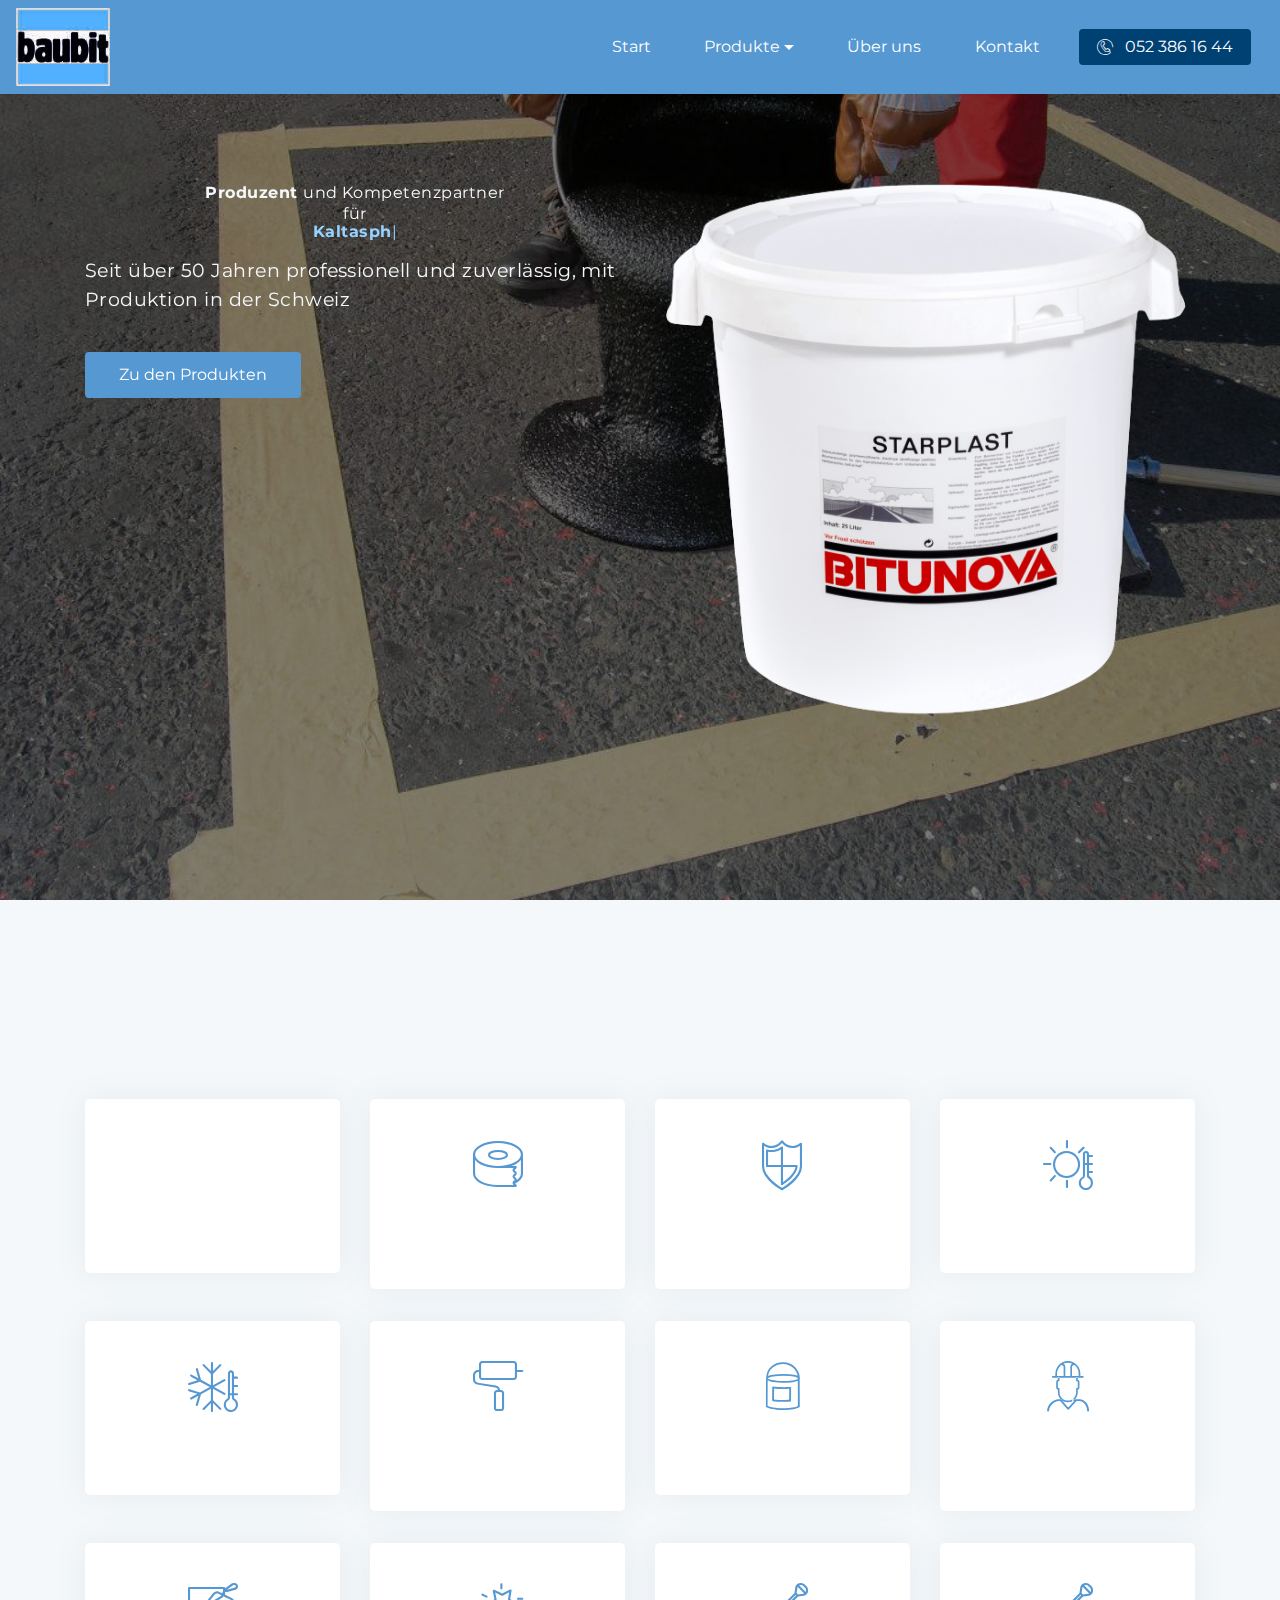
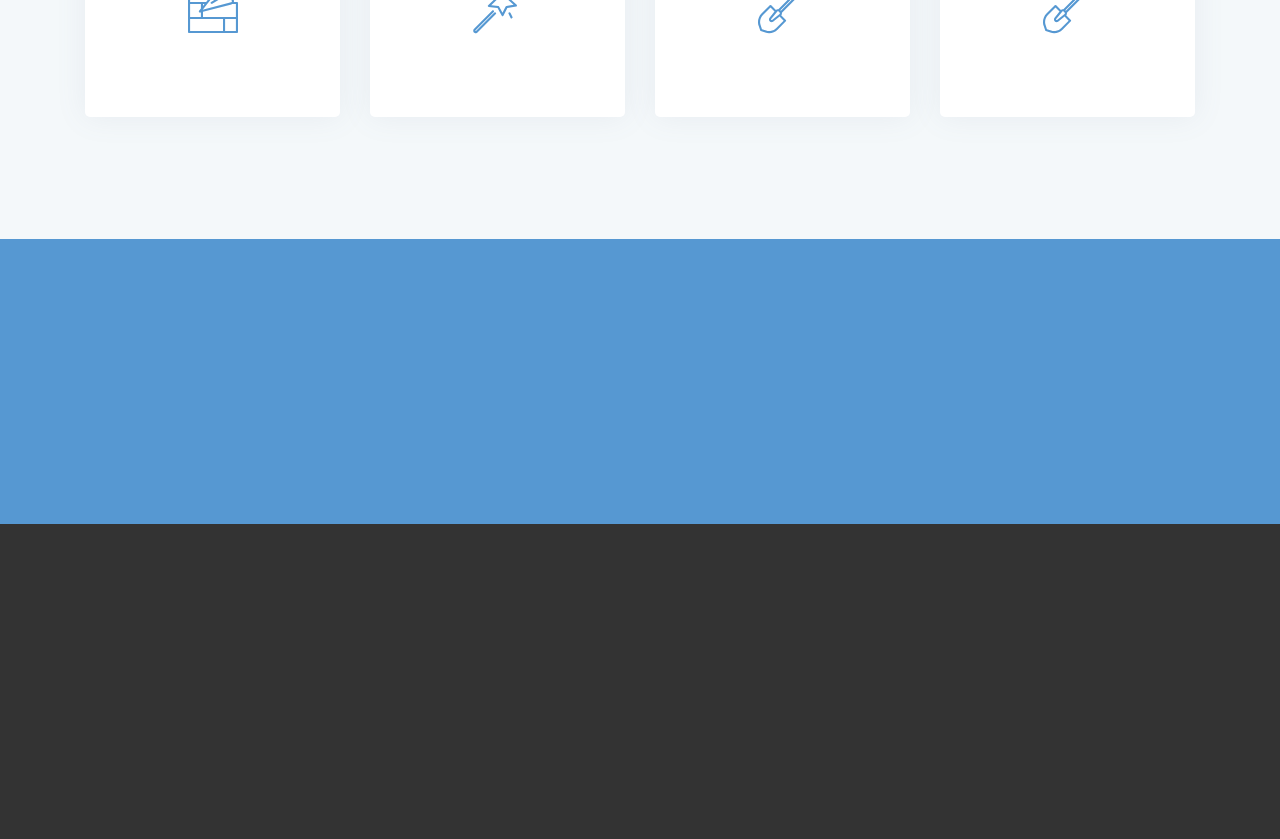
==== commit 77454205: "create github pages" ====
--- a/index.html
+++ b/index.html
@@ -56,7 +56,7 @@
                     <a class="nav-link link text-white display-4" href="#">
                         Start</a>
                 </li>
-                <li class="nav-item dropdown">
+                <li class="nav-item dropdown open">
                     <a class="nav-link link text-white dropdown-toggle display-4" href="#" data-toggle="dropdown-submenu" aria-expanded="true">
                         Produkte</a><div class="dropdown-menu"><a class="text-white dropdown-item display-4" href="page1.html">Haftkleber</a><a class="text-white dropdown-item display-4" href="#" aria-expanded="false">Kantenkleber &amp; Fugenband</a><a class="text-white dropdown-item display-4" href="#" aria-expanded="false">Bitumenschlamm &amp; Randversiegelung</a><a class="text-white dropdown-item display-4" href="#" aria-expanded="false">Vergussmasse heiss</a><a class="text-white dropdown-item display-4" href="#" aria-expanded="false">Vergussmasse kalt</a><a class="text-white dropdown-item display-4" href="#" aria-expanded="false">Haftgrund &amp; Unterfüllprofile</a><a class="text-white dropdown-item display-4" href="#" aria-expanded="false">Kaltbelag &amp; Voranstrich</a><a class="text-white dropdown-item display-4" href="#" aria-expanded="false">Reparatur- &amp; Ausgleichsmörtel</a><a class="text-white dropdown-item display-4" href="#" aria-expanded="false">Pflastermörtel</a><a class="text-white dropdown-item display-4" href="#" aria-expanded="false">Reinigungs- und Trennmittel</a><a class="text-white dropdown-item display-4" href="#" aria-expanded="false">Geräte Mieten</a><a class="text-white dropdown-item display-4" href="#" aria-expanded="false">Geräte Kaufen</a></div>
                 </li>
